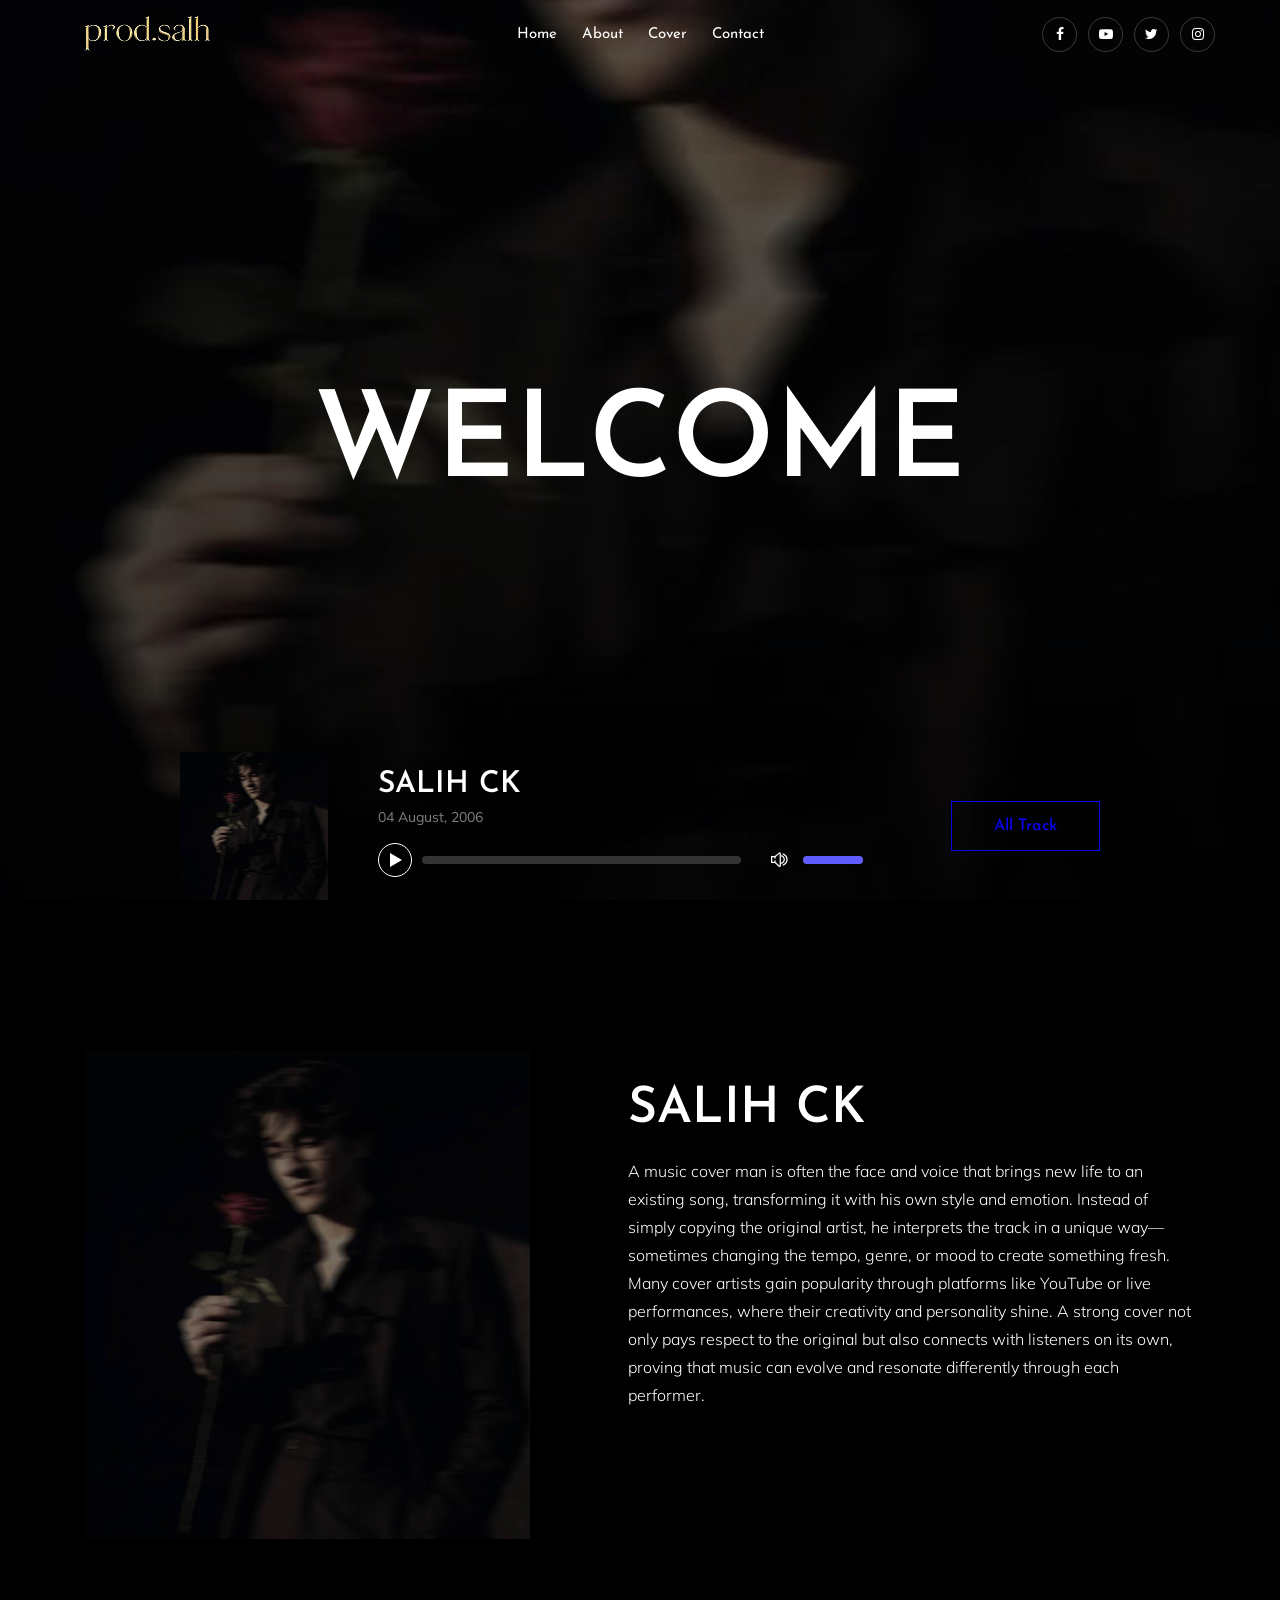
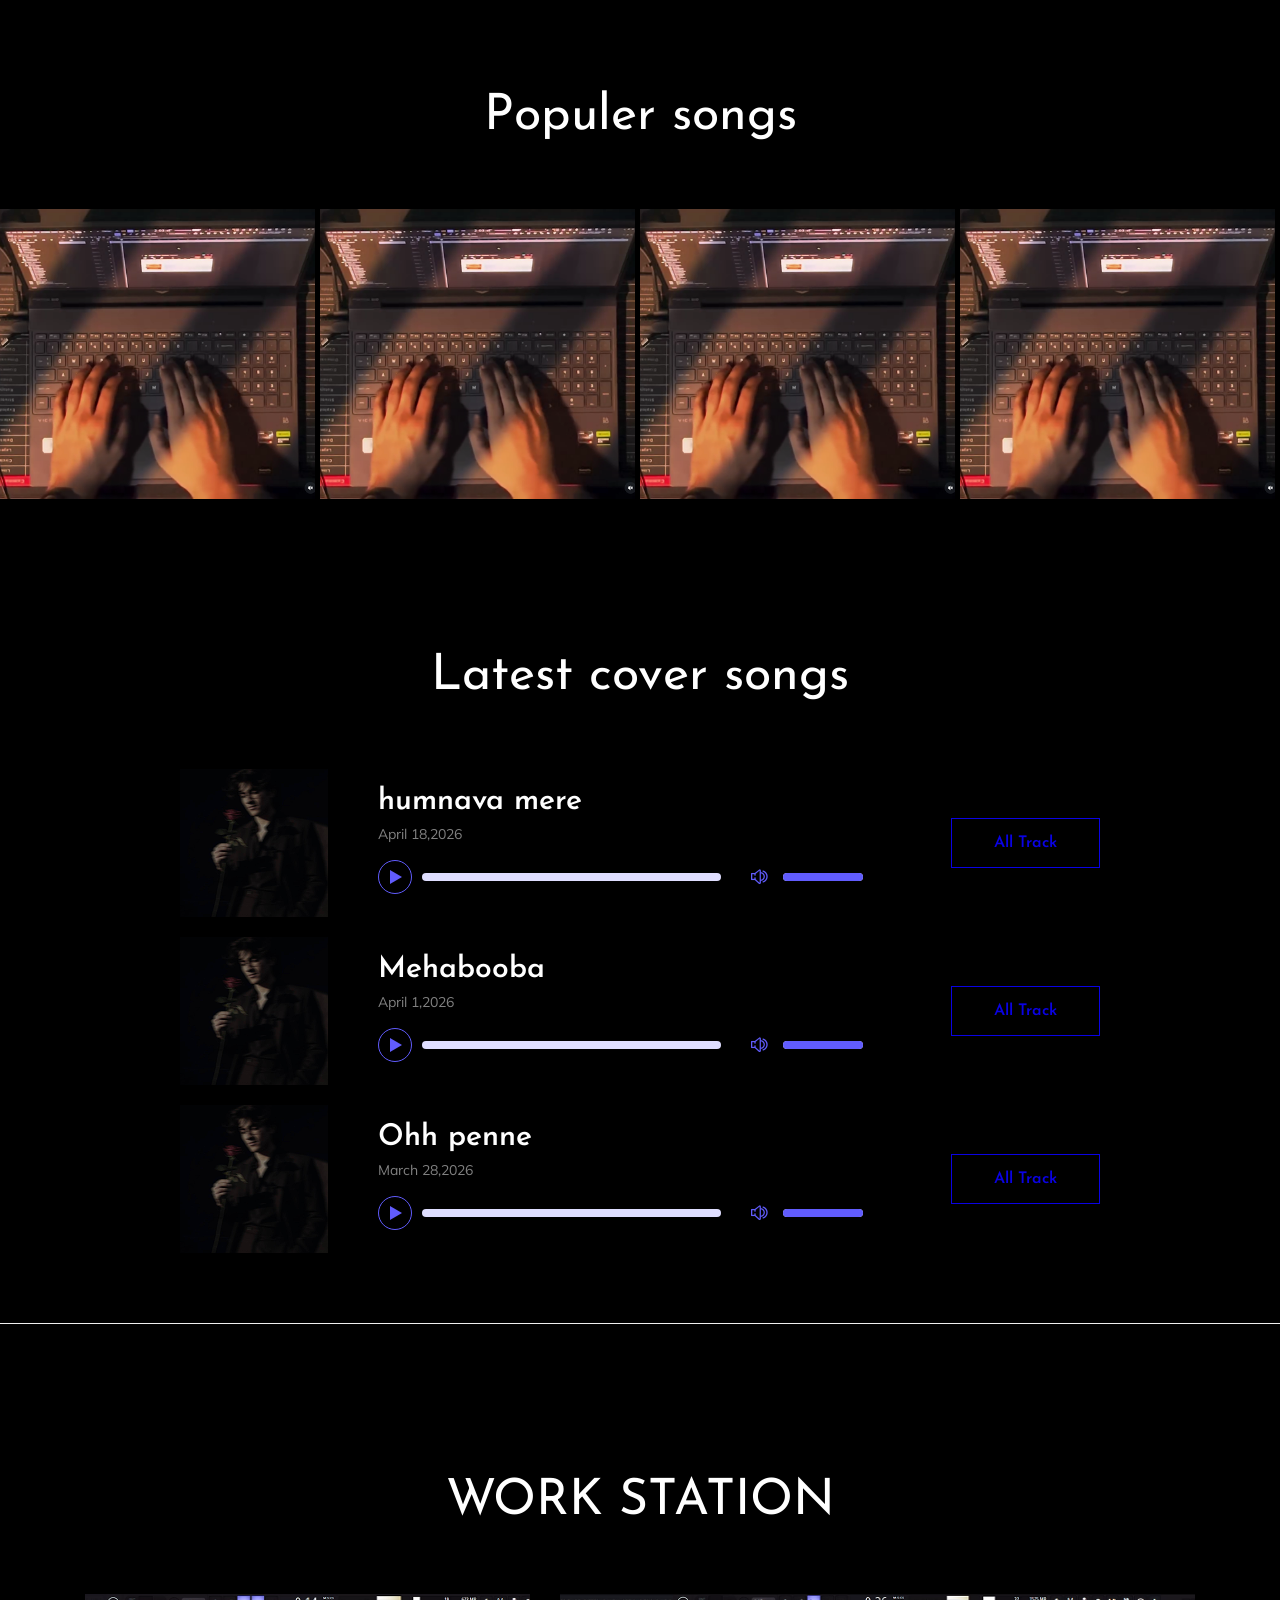
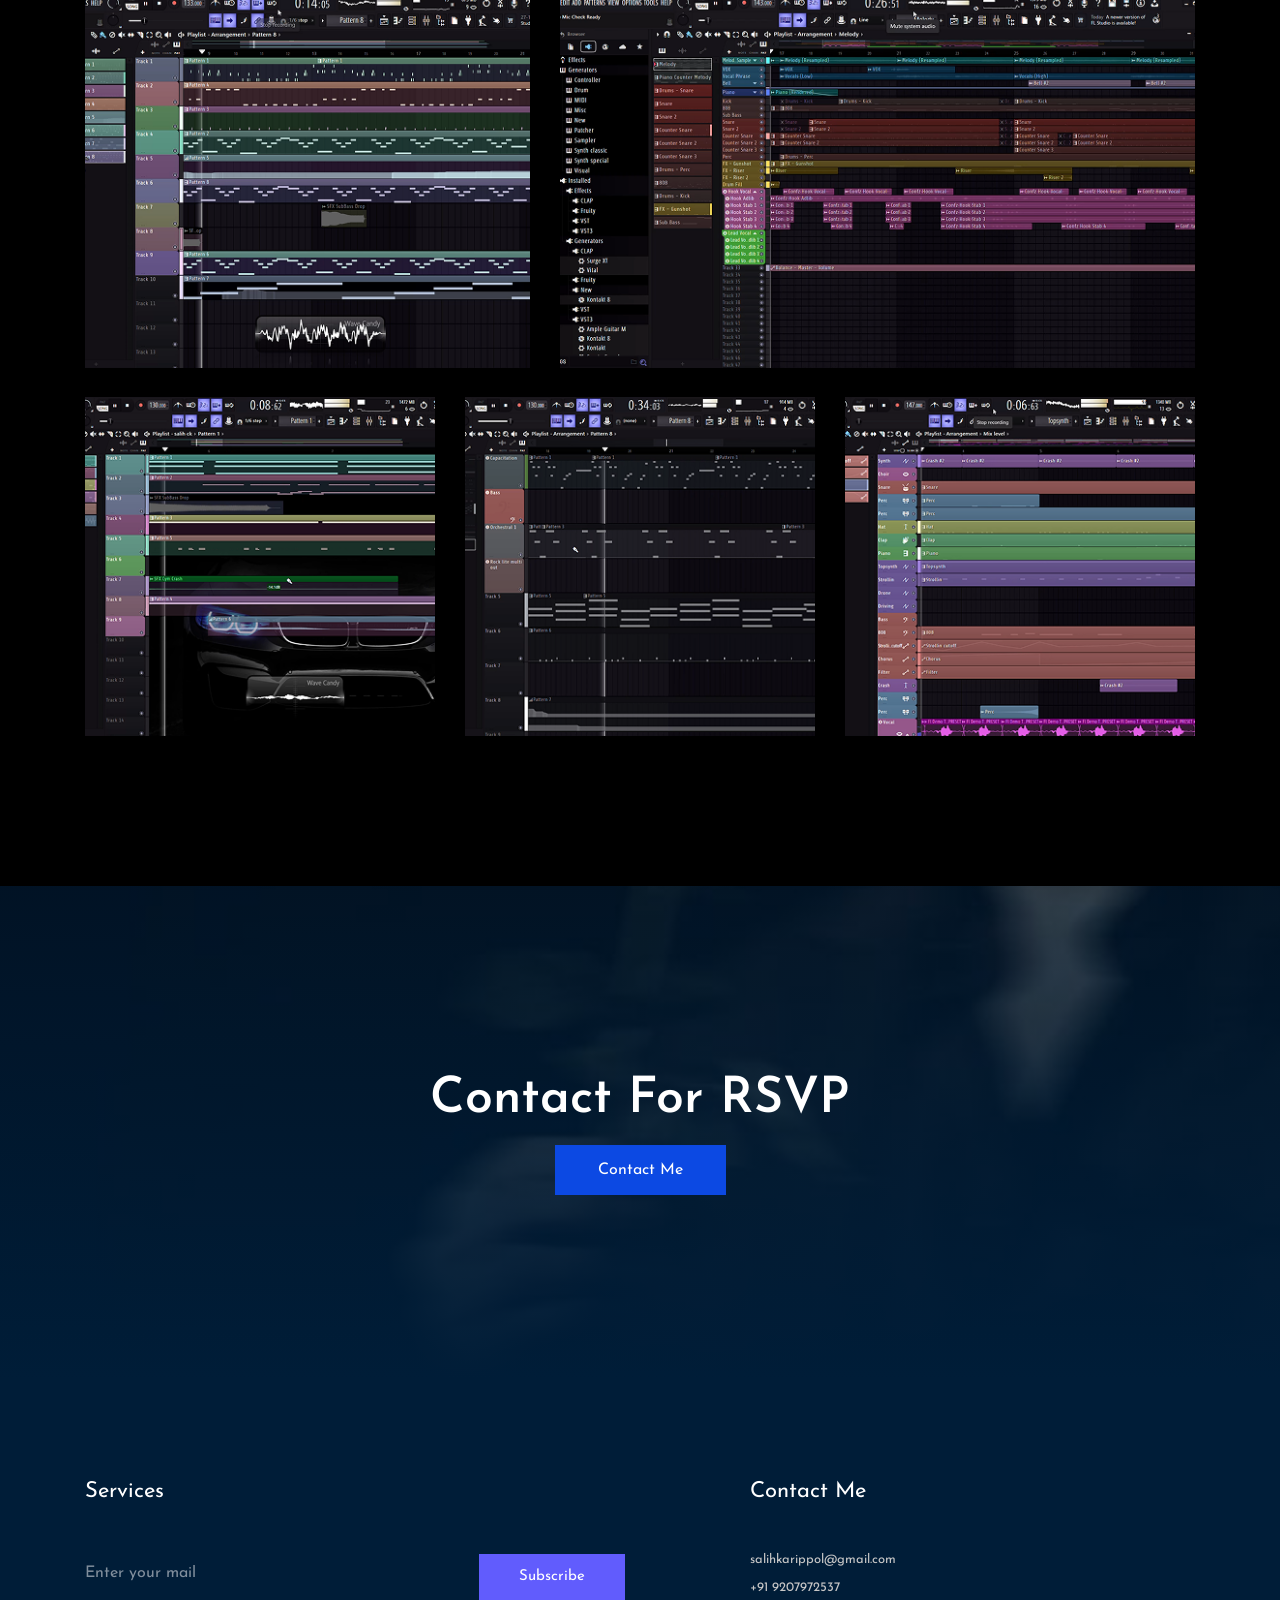
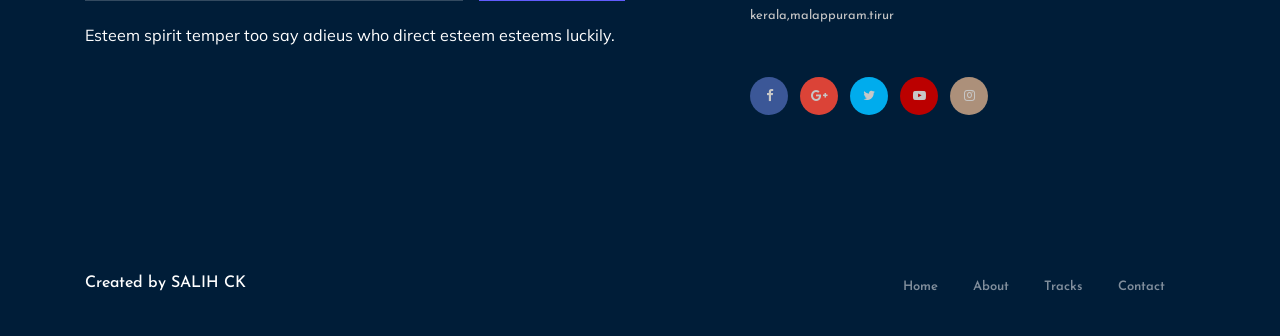
==== index.html @ 5c9f24af "first commit" ====
<!doctype html>
<html class="no-js" lang="zxx">

<head>
    <meta charset="utf-8">
    <meta http-equiv="x-ua-compatible" content="ie=edge">
    <title>prod.salh</title>
    <meta name="description" content="">
    <meta name="viewport" content="width=device-width, initial-scale=1">

    <!-- <link rel="manifest" href="site.webmanifest"> -->
    <link rel="shortcut icon" type="image/x-icon" href="./img/logo1.png">
    <!-- Place favicon.ico in the root directory -->

    <!-- CSS here -->
    <link rel="stylesheet" href="css/bootstrap.min.css">
    <link rel="stylesheet" href="css/owl.carousel.min.css">
    <link rel="stylesheet" href="css/magnific-popup.css">
    <link rel="stylesheet" href="css/font-awesome.min.css">
    <link rel="stylesheet" href="css/themify-icons.css">
    <link rel="stylesheet" href="css/nice-select.css">
    <link rel="stylesheet" href="css/audioplayer.css">
    <link rel="stylesheet" href="css/flaticon.css">
    <link rel="stylesheet" href="css/gijgo.css">
    <link rel="stylesheet" href="css/animate.css">
    <link rel="stylesheet" href="css/slick.css">
    <link rel="stylesheet" href="css/slicknav.css">
    <link rel="stylesheet" href="css/style.css">
    <!-- <link rel="stylesheet" href="css/responsive.css"> -->
</head>

<body>
    <!--[if lte IE 9]>
            <p class="browserupgrade">You are using an <strong>outdated</strong> browser. Please <a href="https://browsehappy.com/">upgrade your browser</a> to improve your experience and security.</p>
        <![endif]-->

    <!-- header-start -->
    <header>
        <div class="header-area ">
            <div id="sticky-header" class="main-header-area">
                <div class="container-fluid">
                    <div class="header_bottom_border">
                        <div class="row align-items-center">
                            <div class="col-xl-3 col-lg-2">
                                <div class="logo">
                                    <a href="index.html">
                                        <img src="img/logo1.png" alt="">
                                    </a>
                                </div>
                            </div>
                            <div class="col-xl-6 col-lg-7">
                                <div class="main-menu  d-none d-lg-block">
                                    <nav>
                                        <ul id="navigation">
                                            <li><a class="active" href="index.html">home</a></li>
                                            <li><a href="about.html">About</a></li>
                                            <li><a href="track.html">cover</a></li>
                                           
                                           
                                            <li><a href="contact.html">Contact</a></li>
                                        </ul>
                                    </nav>
                                </div>
                            </div>
                            <div class="col-xl-3 col-lg-3 d-none d-lg-block">
                                <div class="social_icon text-right">
                                    <ul>
                                        <li><a href="#"> <i class="fa fa-facebook"></i> </a></li>
                                        <li><a href="https://youtube.com/@salih-ck?si=qh1Kj_G_swJypSdx">  <i class="fa fa-youtube-play"></i></a></li>
                                        <li><a href="#"> <i class="fa fa-twitter"></i> </a></li>
                                        <li><a href="https://www.instagram.com/prod.salh?igsh=MTYyZTc5enN1MG8xdQ%3D%3D&utm_source=qr"> <i class="fa fa-instagram"></i> </a></li>
                                    </ul>
                                </div>
                            </div>
                            <div class="col-12">
                                <div class="mobile_menu d-block d-lg-none"></div>
                            </div>
                        </div>
                    </div>

                </div>
            </div>
        </div>
    </header>
    <!-- header-end -->

    <!-- slider_area_start -->
    <div class="slider_area">
        <div class="single_slider  d-flex align-items-center slider_bg_1 overlay2">
            <div class="container">
                <div class="row">
                    <div class="col-xl-12">
                        <div class="slider_text text-center ">
                            <h3>Welcome</h3>
                           
                        </div>
                    </div>
                </div>
            </div>
        </div>
    </div>
    <!-- slider_area_end -->

    <!-- music_area  -->
    <div class="music_area">
        <div class="container">
            <div class="row align-items-center justify-content-center">
                <div class="col-xl-10">
                    <div class="row align-items-center">
                                <div class="col-xl-9 col-md-9">
                                    <div class="music_field">
                                            <div class="thumb">
                                                    <img src="img/music_man/ck.jpg" alt="">
                                                </div>
                                                <div class="audio_name">
                                                    <div class="name">
                                                        <h4>SALIH CK</h4>
                                                        <p>04 August, 2006</p>
                                                    </div>
                                                        <audio preload="auto" controls>
                                                                <source src="./songs/Kanave Kanave.mp3">
                                                            </audio>
                                                </div>
                                    </div>
                                </div>
                                <div class="col-xl-3 col-md-3">
                                    <div class="music_btn">
                                            <a href="track.html" class="boxed-btn">All track</a>
                                    </div>
                                </div>
                    </div>
                </div>

            </div>
        </div>
    </div>
    <!-- music_area end  -->

    <!-- about_area  -->
    <div class="about_area">
        <div class="container">
            <div class="row align-items-center">
                <div class="col-xl-5 col-md-6">
                    <div class="about_thumb">
                        <img class="img-fluid" src="img/about/ck.about.png" alt="">
                    </div>
                </div>
                <div class="col-xl-7 col-md-6">
                    <div class="about_info">
                        <h3>SALIH CK</h3>
                        <p>A music cover man is often the face and voice that brings new life to an existing song, transforming it with his own style and emotion. Instead of simply copying the original artist, he interprets the track in a unique way—sometimes changing the tempo, genre, or mood to create something fresh. Many cover artists gain popularity through platforms like YouTube or live performances, where their creativity and personality shine. A strong cover not only pays respect to the original but also connects with listeners on its own, proving that music can evolve and resonate differently through each performer.</p>
                        <div class="signature">
                            <img src="img/about/signature.png" alt="">
                        </div>
                    </div>
                </div>
            </div>
        </div>
    </div>
    <!--/ about_area  -->

    <!-- youtube_video_area  -->
    <div class="youtube_video_area">
        <div class="col-xl-12">
                            <div class="section_title text-center mb-65">
                                <h3>Populer songs</h3>
                            </div>
                        </div>
        <div class="container-fluid p-0">
            <div class="row no-gutters">
                <div class="col-xl-3 col-lg-3 col-md-6">
                    <div class="single_video">
                        <div class="thumb">
                            <img src="img/video/key1.png" alt="">
                        </div>
                        <div class="hover_elements">
                            <div class="video">
                                    <a class="popup-video" href="./video/kanave kanave.mp4"> 
                                            <i class="fa fa-play"></i>
                                        </a>
                            </div>

                            <div class="hover_inner">
                                <span>india kerala</span>
                                <h3><a href="https://youtube.com/shorts/H78j-3ilso8?si=cC_3YlkuHG-bRn5T">kanave kanave</a></h3>
                            </div>
                        </div>
                    </div>
                </div>
                <div class="col-xl-3 col-lg-3 col-md-6">
                    <div class="single_video">
                        <div class="thumb">
                            <img src="img/video/key1.png" alt="">
                        </div>
                        <div class="hover_elements">
                            <div class="video">
                                    <a class="popup-video" href="./video/dhadak.mp4"> 
                                            <i class="fa fa-play"></i>
                                        </a>
                            </div>

                            <div class="hover_inner">
                                <span>india kerala</span>
                                <h3><a href="https://youtube.com/shorts/2gRIYqsl20Q?si=DNjICoBg6Fx2FuZW">Dhadak</a></h3>
                            </div>
                        </div>
                    </div>
                </div>
                <div class="col-xl-3 col-lg-3 col-md-6">
                    <div class="single_video">
                        <div class="thumb">
                            <img src="img/video/key1.png" alt="">
                        </div>
                        <div class="hover_elements">
                            <div class="video">
                                    <a class="popup-video" href="./video/3love.mp4"> 
                                            <i class="fa fa-play"></i>
                                        </a>
                            </div>

                            <div class="hover_inner">
                                <span>india kerala</span>
                                <h3><a href="https://youtube.com/shorts/A3RYYLCZniU?si=_DzsZVkNGdTwONY_">3love</a></h3>
                            </div>
                        </div>
                    </div>
                </div>
                <div class="col-xl-3 col-lg-3 col-md-6">
                    <div class="single_video">
                        <div class="thumb">
                            <img src="img/video/key1.png" alt="">
                        </div>
                        <div class="hover_elements">
                            <div class="video">
                                    <a class="popup-video" href="./video/humnava mere.mp4"> 
                                            <i class="fa fa-play"></i>
                                        </a>
                            </div>

                            <div class="hover_inner">
                                <span>india kerala</span>
                                <h3><a href="#">humnava mere</a></h3>
                            </div>
                        </div>
                    </div>
                </div>
            </div>
        </div>
    </div>
    <!-- / youtube_video_area  -->

    <!-- music_area  -->
    <div class="music_area music_gallery">
        <div class="container">
                <div class="row">
                        <div class="col-xl-12">
                            <div class="section_title text-center mb-65">
                                <h3>Latest cover songs</h3>
                            </div>
                        </div>
                    </div>
            <div class="row align-items-center justify-content-center mb-20">
                <div class="col-xl-10">
                    <div class="row align-items-center">
                                <div class="col-xl-9 col-md-9">
                                    <div class="music_field">
                                            <div class="thumb">
                                                    <img src="img/music_man/ck track.png" alt="">
                                                </div>
                                                <div class="audio_name">
                                                    <div class="name">
                                                        <h4>humnava mere</h4>
                                                        <p>April 18,2026</p>
                                                    </div>
                                                        <audio preload="auto" controls>
                                                                <source src="./songs/humnava mere.mp3">
                                                            </audio>
                                                </div>
                                    </div>
                                </div>
                                <div class="col-xl-3 col-md-3">
                                    <div class="music_btn">
                                            <a href="track.html" class="boxed-btn">All track</a>
                                    </div>
                                </div>
                    </div>
                </div>

            </div>
            <div class="row align-items-center justify-content-center mb-20">
                <div class="col-xl-10">
                    <div class="row align-items-center">
                                <div class="col-xl-9 col-md-9">
                                    <div class="music_field">
                                            <div class="thumb">
                                                    <img src="img/music_man/ck track.png" alt="">
                                                </div>
                                                <div class="audio_name">
                                                    <div class="name">
                                                        <h4>Mehabooba</h4>
                                                        <p>April 1,2026</p>
                                                    </div>
                                                        <audio preload="auto" controls>
                                                                <source src="./songs/mehabooba.mp3">
                                                            </audio>
                                                </div>
                                    </div>
                                </div>
                                <div class="col-xl-3 col-md-3">
                                    <div class="music_btn">
                                            <a href="track.html" class="boxed-btn">All track</a>
                                    </div>
                                </div>
                    </div>
                </div>

            </div>
            <div class="row align-items-center justify-content-center mb-20">
                <div class="col-xl-10">
                    <div class="row align-items-center">
                                <div class="col-xl-9 col-md-9">
                                    <div class="music_field">
                                            <div class="thumb">
                                                    <img src="img/music_man/ck track.png" alt="">
                                                </div>
                                                <div class="audio_name">
                                                    <div class="name">
                                                        <h4>Ohh penne </h4>
                                                        <p>March 28,2026</p>
                                                    </div>
                                                        <audio preload="auto" controls>
                                                                <source src="./songs/oh penne.mp3">
                                                            </audio>
                                    </div>
                                    </div>
                                </div>
                                <div class="col-xl-3 col-md-3">
                                    <div class="music_btn">
                                            <a href="track.html" class="boxed-btn">All track</a>
                                    </div>
                                </div>
                    </div>
                </div>

            </div>
            
            </div>
        </div>
    </div>
    <!-- music_area end  -->

    <!-- gallery -->
    <div class="gallery_area">
        <div class="container">
            <div class="row">
                <div class="col-xl-12">
                    <div class="section_title text-center mb-65">
                        <h3>WORK STATION</h3>
                    </div>
                </div>
            </div>
            <div class="row grid">
                    <div class="col-xl-5 col-lg-5 grid-item cat1 col-md-6">
                        <div class="single-gallery mb-30">
                                <div class="portfolio-img">
                                        <img src="img/gallery/wrk1.png" alt="">
                                </div>
                                <div class="gallery_hover">
                                    <a  class="popup-image"  href="img/gallery/wrk1.png" class="hover_inner">
                                        <i class="ti-plus"></i>
                                    </a>
                                </div>
                        </div>
                    </div>
                    <div class="col-xl-7 col-lg-7 grid-item cat3 cat4 col-md-6">
                        <div class="single-gallery mb-30">
                                <div class="portfolio-img">
                                        <img src="img/gallery/wrk2.png" alt="">
                                </div>
                                <div class="gallery_hover">
                                        <a class="popup-image" href="img/gallery/wrk2.png" class="hover_inner">
                                            <i class="ti-plus"></i>
                                        </a>
                                </div>
                        </div>
                    </div>
                    <div class="col-xl-4 col-lg-6 grid-item cat4 col-md-6">
                        <div class="single-gallery mb-30">
                                <div class="portfolio-img">
                                        <img src="img/gallery/wrk 3.png" alt="">
                                </div>
                                <div class="gallery_hover">
                                        <a class="popup-image" href="img/gallery/wrk 3.png" class="hover_inner">
                                            <i class="ti-plus"></i>
                                        </a>
                                </div>
                        </div>
                    </div>
                    <div class="col-xl-4 col-lg-6 grid-item cat2 col-md-6">
                        <div class="single-gallery mb-30">
                            <div class="portfolio-img">
                                    <img src="img/gallery/wrk 4png.png" alt="">
                            </div>
                            <div class="gallery_hover">
                                    <a class="popup-image" href="img/gallery/wrk 4png.png" class="hover_inner">
                                        <i class="ti-plus"></i>
                                    </a>
                                </div>
                        </div>
                    </div>
                    <div class="col-xl-4 col-lg-6 grid-item cat2 col-md-6">
                        <div class="single-gallery mb-30">
                            <div class="portfolio-img">
                                    <img src="img/gallery/wrk5.png" alt="">
                            </div>
                            <div class="gallery_hover">
                                    <a class="popup-image" href="img/gallery/wrk5.png" class="hover_inner">
                                        <i class="ti-plus"></i>
                                    </a>
                            </div>
                        </div>
                    </div>
                </div>
        </div>
    </div>
    <!--/ gallery -->

    <!-- contact_rsvp -->
    <div class="contact_rsvp">
        <div class="container">
            <div class="row">
                <div class="col-xl-12">
                    <div class="text text-center">
                        <h3>Contact For RSVP</h3>
                        <a class="boxed-btn3" href="contact.html">Contact Me</a>
                    </div>
                </div>
            </div>
        </div>
    </div>
    <!--/ contact_rsvp -->

    <!-- footer start -->
    <footer class="footer">
        <div class="footer_top">
            <div class="container">
                <div class="row">
                    <div class="col-xl-6 col-md-6">
                            <div class="footer_widget">
                                    <h3 class="footer_title">
                                            Services
                                    </h3>
                                <div class="subscribe-from">
                                        <form action="#">
                                                <input type="text" placeholder="Enter your mail">
                                                <button type="submit" >Subscribe</button>
                                            </form>
                                </div>
                                <p class="sub_text">Esteem spirit temper too say adieus who direct esteem esteems luckily.</p>
                                </div>
                    </div>
                    <div class="col-xl-5 col-md-5 offset-xl-1">
                        <div class="footer_widget">
                                <h3 class="footer_title">
                                        Contact Me
                                </h3>
                            <ul>
                                <li><a href="#">salihkarippol@gmail.com
                                    </a></li>
                                <li><a href="#">+91 9207972537
                                    </a></li>
                                <li><a href="#">kerala,malappuram.tirur</a></li>
                            </ul>
                            <div class="socail_links">
                                <ul>
                                    <li>
                                        <a href="#">
                                            <i class=" fa fa-facebook "></i>
                                        </a>
                                    </li>
                                    <li>
                                        <a href="#">
                                            <i class="fa fa-google-plus"></i>
                                        </a>
                                    </li>
                                    <li>
                                        <a href="#">
                                            <i class="fa fa-twitter"></i>
                                        </a>
                                    </li>
                                    <li>
                                        <a href="https://youtube.com/@salih-ck?si=qh1Kj_G_swJypSdx">
                                            <i class="fa fa-youtube-play"></i>
                                        </a>
                                    </li>
                                    <li>
                                        <a href="https://www.instagram.com/prod.salh?igsh=MTYyZTc5enN1MG8xdQ%3D%3D&utm_source=qr">
                                            <i class="fa fa-instagram"></i>
                                        </a>
                                    </li>
                                </ul>
                            </div>

                        </div>
                    </div>
                </div>
            </div>
        </div>
        <div class="copy-right_text">
            <div class="container">
                <div class="footer_border"></div>
                <div class="row">
                    <div class="col-xl-7 col-md-6">
                        <p class="copy_right">
                            <!-- Link back to Colorlib can't be removed. Template is licensed under CC BY 3.0. -->
                                <h5> Created by SALIH CK</h5> 
<!-- Link back to Colorlib can't be removed. Template is licensed under CC BY 3.0. -->
                        </p>
                    </div>
                    <div class="col-xl-5 col-md-6">
                        <div class="footer_links">
                            <ul>
                                <li><a href="index.html">home</a></li>
                                <li><a href="about.html">about</a></li>
                                <li><a href="track.html">tracks</a></li>
                                <li><a href="contact.html">contact</a></li>
                            </ul>
                        </div>
                    </div>
                </div>
            </div>
        </div>
    </footer>
    <!--/ footer end  -->

    <!-- link that opens popup -->

    <!-- JS here -->
        <script src="https://code.jquery.com/jquery-3.3.1.slim.min.js" 
            integrity="sha384-q8i/X+965DzO0rT7abK41JStQIAqVgRVzpbzo5smXKp4YfRvH+8abtTE1Pi6jizo" 
            crossorigin="anonymous">
    </script>
    <script src="js/vendor/modernizr-3.5.0.min.js"></script>
    <script src="js/vendor/jquery-1.12.4.min.js"></script>
    <script src="js/popper.min.js"></script>
    <script src="js/bootstrap.min.js"></script>
    <script src="js/owl.carousel.min.js"></script>
    <script src="js/isotope.pkgd.min.js"></script>
    <script src="js/ajax-form.js"></script>
    <script src="js/waypoints.min.js"></script>
    <script src="js/jquery.counterup.min.js"></script>
    <script src="js/imagesloaded.pkgd.min.js"></script>
    <script src="js/audioplayer.js"></script>
    <script src="js/scrollIt.js"></script>
    <script src="js/jquery.scrollUp.min.js"></script>
    <script src="js/wow.min.js"></script>
    <script src="js/nice-select.min.js"></script>
    <script src="js/jquery.slicknav.min.js"></script>
    <script src="js/jquery.magnific-popup.min.js"></script>
    <script src="js/plugins.js"></script>
    <script src="js/gijgo.min.js"></script>
    <script src="js/slick.min.js"></script>
    <!--contact js-->
    <script src="js/contact.js"></script>
    <script src="js/jquery.ajaxchimp.min.js"></script>
    <script src="js/jquery.form.js"></script>
    <script src="js/jquery.validate.min.js"></script>
    <script src="js/mail-script.js"></script>

    <script src="js/main.js"></script>
    
		<script>
                $(function() {
                    $('audio').audioPlayer({

                    });
                });
            </script>
</body>

</html>
---- css/themify-icons.css ----
@font-face {
	font-family: 'themify';
	src:url('../fonts/themify.eot?-fvbane');
	src:url('../fonts/themify.eot?#iefix-fvbane') format('embedded-opentype'),
		url('../fonts/themify.woff?-fvbane') format('woff'),
		url('../fonts/themify.ttf?-fvbane') format('truetype'),
		url('../fonts/themify.svg?-fvbane#themify') format('svg');
	font-weight: normal;
	font-style: normal;
}

[class^="ti-"], [class*=" ti-"] {
	font-family: 'themify';
	/* speak: none; */
	font-style: normal;
	font-weight: normal;
	font-variant: normal;
	text-transform: none;
	line-height: 1;

	/* Better Font Rendering =========== */
	-webkit-font-smoothing: antialiased;
	-moz-osx-font-smoothing: grayscale;
}

.ti-wand:before {
	content: "\e600";
}
.ti-volume:before {
	content: "\e601";
}
.ti-user:before {
	content: "\e602";
}
.ti-unlock:before {
	content: "\e603";
}
.ti-unlink:before {
	content: "\e604";
}
.ti-trash:before {
	content: "\e605";
}
.ti-thought:before {
	content: "\e606";
}
.ti-target:before {
	content: "\e607";
}
.ti-tag:before {
	content: "\e608";
}
.ti-tablet:before {
	content: "\e609";
}
.ti-star:before {
	content: "\e60a";
}
.ti-spray:before {
	content: "\e60b";
}
.ti-signal:before {
	content: "\e60c";
}
.ti-shopping-cart:before {
	content: "\e60d";
}
.ti-shopping-cart-full:before {
	content: "\e60e";
}
.ti-settings:before {
	content: "\e60f";
}
.ti-search:before {
	content: "\e610";
}
.ti-zoom-in:before {
	content: "\e611";
}
.ti-zoom-out:before {
	content: "\e612";
}
.ti-cut:before {
	content: "\e613";
}
.ti-ruler:before {
	content: "\e614";
}
.ti-ruler-pencil:before {
	content: "\e615";
}
.ti-ruler-alt:before {
	content: "\e616";
}
.ti-bookmark:before {
	content: "\e617";
}
.ti-bookmark-alt:before {
	content: "\e618";
}
.ti-reload:before {
	content: "\e619";
}
.ti-plus:before {
	content: "\e61a";
}
.ti-pin:before {
	content: "\e61b";
}
.ti-pencil:before {
	content: "\e61c";
}
.ti-pencil-alt:before {
	content: "\e61d";
}
.ti-paint-roller:before {
	content: "\e61e";
}
.ti-paint-bucket:before {
	content: "\e61f";
}
.ti-na:before {
	content: "\e620";
}
.ti-mobile:before {
	content: "\e621";
}
.ti-minus:before {
	content: "\e622";
}
.ti-medall:before {
	content: "\e623";
}
.ti-medall-alt:before {
	content: "\e624";
}
.ti-marker:before {
	content: "\e625";
}
.ti-marker-alt:before {
	content: "\e626";
}
.ti-arrow-up:before {
	content: "\e627";
}
.ti-arrow-right:before {
	content: "\e628";
}
.ti-arrow-left:before {
	content: "\e629";
}
.ti-arrow-down:before {
	content: "\e62a";
}
.ti-lock:before {
	content: "\e62b";
}
.ti-location-arrow:before {
	content: "\e62c";
}
.ti-link:before {
	content: "\e62d";
}
.ti-layout:before {
	content: "\e62e";
}
.ti-layers:before {
	content: "\e62f";
}
.ti-layers-alt:before {
	content: "\e630";
}
.ti-key:before {
	content: "\e631";
}
.ti-import:before {
	content: "\e632";
}
.ti-image:before {
	content: "\e633";
}
.ti-heart:before {
	content: "\e634";
}
.ti-heart-broken:before {
	content: "\e635";
}
.ti-hand-stop:before {
	content: "\e636";
}
.ti-hand-open:before {
	content: "\e637";
}
.ti-hand-drag:before {
	content: "\e638";
}
.ti-folder:before {
	content: "\e639";
}
.ti-flag:before {
	content: "\e63a";
}
.ti-flag-alt:before {
	content: "\e63b";
}
.ti-flag-alt-2:before {
	content: "\e63c";
}
.ti-eye:before {
	content: "\e63d";
}
.ti-export:before {
	content: "\e63e";
}
.ti-exchange-vertical:before {
	content: "\e63f";
}
.ti-desktop:before {
	content: "\e640";
}
.ti-cup:before {
	content: "\e641";
}
.ti-crown:before {
	content: "\e642";
}
.ti-comments:before {
	content: "\e643";
}
.ti-comment:before {
	content: "\e644";
}
.ti-comment-alt:before {
	content: "\e645";
}
.ti-close:before {
	content: "\e646";
}
.ti-clip:before {
	content: "\e647";
}
.ti-angle-up:before {
	content: "\e648";
}
.ti-angle-right:before {
	content: "\e649";
}
.ti-angle-left:before {
	content: "\e64a";
}
.ti-angle-down:before {
	content: "\e64b";
}
.ti-check:before {
	content: "\e64c";
}
.ti-check-box:before {
	content: "\e64d";
}
.ti-camera:before {
	content: "\e64e";
}
.ti-announcement:before {
	content: "\e64f";
}
.ti-brush:before {
	content: "\e650";
}
.ti-briefcase:before {
	content: "\e651";
}
.ti-bolt:before {
	content: "\e652";
}
.ti-bolt-alt:before {
	content: "\e653";
}
.ti-blackboard:before {
	content: "\e654";
}
.ti-bag:before {
	content: "\e655";
}
.ti-move:before {
	content: "\e656";
}
.ti-arrows-vertical:before {
	content: "\e657";
}
.ti-arrows-horizontal:before {
	content: "\e658";
}
.ti-fullscreen:before {
	content: "\e659";
}
.ti-arrow-top-right:before {
	content: "\e65a";
}
.ti-arrow-top-left:before {
	content: "\e65b";
}
.ti-arrow-circle-up:before {
	content: "\e65c";
}
.ti-arrow-circle-right:before {
	content: "\e65d";
}
.ti-arrow-circle-left:before {
	content: "\e65e";
}
.ti-arrow-circle-down:before {
	content: "\e65f";
}
.ti-angle-double-up:before {
	content: "\e660";
}
.ti-angle-double-right:before {
	content: "\e661";
}
.ti-angle-double-left:before {
	content: "\e662";
}
.ti-angle-double-down:before {
	content: "\e663";
}
.ti-zip:before {
	content: "\e664";
}
.ti-world:before {
	content: "\e665";
}
.ti-wheelchair:before {
	content: "\e666";
}
.ti-view-list:before {
	content: "\e667";
}
.ti-view-list-alt:before {
	content: "\e668";
}
.ti-view-grid:before {
	content: "\e669";
}
.ti-uppercase:before {
	content: "\e66a";
}
.ti-upload:before {
	content: "\e66b";
}
.ti-underline:before {
	content: "\e66c";
}
.ti-truck:before {
	content: "\e66d";
}
.ti-timer:before {
	content: "\e66e";
}
.ti-ticket:before {
	content: "\e66f";
}
.ti-thumb-up:before {
	content: "\e670";
}
.ti-thumb-down:before {
	content: "\e671";
}
.ti-text:before {
	content: "\e672";
}
.ti-stats-up:before {
	content: "\e673";
}
.ti-stats-down:before {
	content: "\e674";
}
.ti-split-v:before {
	content: "\e675";
}
.ti-split-h:before {
	content: "\e676";
}
.ti-smallcap:before {
	content: "\e677";
}
.ti-shine:before {
	content: "\e678";
}
.ti-shift-right:before {
	content: "\e679";
}
.ti-shift-left:before {
	content: "\e67a";
}
.ti-shield:before {
	content: "\e67b";
}
.ti-notepad:before {
	content: "\e67c";
}
.ti-server:before {
	content: "\e67d";
}
.ti-quote-right:before {
	content: "\e67e";
}
.ti-quote-left:before {
	content: "\e67f";
}
.ti-pulse:before {
	content: "\e680";
}
.ti-printer:before {
	content: "\e681";
}
.ti-power-off:before {
	content: "\e682";
}
.ti-plug:before {
	content: "\e683";
}
.ti-pie-chart:before {
	content: "\e684";
}
.ti-paragraph:before {
	content: "\e685";
}
.ti-panel:before {
	content: "\e686";
}
.ti-package:before {
	content: "\e687";
}
.ti-music:before {
	content: "\e688";
}
.ti-music-alt:before {
	content: "\e689";
}
.ti-mouse:before {
	content: "\e68a";
}
.ti-mouse-alt:before {
	content: "\e68b";
}
.ti-money:before {
	content: "\e68c";
}
.ti-microphone:before {
	content: "\e68d";
}
.ti-menu:before {
	content: "\e68e";
}
.ti-menu-alt:before {
	content: "\e68f";
}
.ti-map:before {
	content: "\e690";
}
.ti-map-alt:before {
	content: "\e691";
}
.ti-loop:before {
	content: "\e692";
}
.ti-location-pin:before {
	content: "\e693";
}
.ti-list:before {
	content: "\e694";
}
.ti-light-bulb:before {
	content: "\e695";
}
.ti-Italic:before {
	content: "\e696";
}
.ti-info:before {
	content: "\e697";
}
.ti-infinite:before {
	content: "\e698";
}
.ti-id-badge:before {
	content: "\e699";
}
.ti-hummer:before {
	content: "\e69a";
}
.ti-home:before {
	content: "\e69b";
}
.ti-help:before {
	content: "\e69c";
}
.ti-headphone:before {
	content: "\e69d";
}
.ti-harddrives:before {
	content: "\e69e";
}
.ti-harddrive:before {
	content: "\e69f";
}
.ti-gift:before {
	content: "\e6a0";
}
.ti-game:before {
	content: "\e6a1";
}
.ti-filter:before {
	content: "\e6a2";
}
.ti-files:before {
	content: "\e6a3";
}
.ti-file:before {
	content: "\e6a4";
}
.ti-eraser:before {
	content: "\e6a5";
}
.ti-envelope:before {
	content: "\e6a6";
}
.ti-download:before {
	content: "\e6a7";
}
.ti-direction:before {
	content: "\e6a8";
}
.ti-direction-alt:before {
	content: "\e6a9";
}
.ti-dashboard:before {
	content: "\e6aa";
}
.ti-control-stop:before {
	content: "\e6ab";
}
.ti-control-shuffle:before {
	content: "\e6ac";
}
.ti-control-play:before {
	content: "\e6ad";
}
.ti-control-pause:before {
	content: "\e6ae";
}
.ti-control-forward:before {
	content: "\e6af";
}
.ti-control-backward:before {
	content: "\e6b0";
}
.ti-cloud:before {
	content: "\e6b1";
}
.ti-cloud-up:before {
	content: "\e6b2";
}
.ti-cloud-down:before {
	content: "\e6b3";
}
.ti-clipboard:before {
	content: "\e6b4";
}
.ti-car:before {
	content: "\e6b5";
}
.ti-calendar:before {
	content: "\e6b6";
}
.ti-book:before {
	content: "\e6b7";
}
.ti-bell:before {
	content: "\e6b8";
}
.ti-basketball:before {
	content: "\e6b9";
}
.ti-bar-chart:before {
	content: "\e6ba";
}
.ti-bar-chart-alt:before {
	content: "\e6bb";
}
.ti-back-right:before {
	content: "\e6bc";
}
.ti-back-left:before {
	content: "\e6bd";
}
.ti-arrows-corner:before {
	content: "\e6be";
}
.ti-archive:before {
	content: "\e6bf";
}
.ti-anchor:before {
	content: "\e6c0";
}
.ti-align-right:before {
	content: "\e6c1";
}
.ti-align-left:before {
	content: "\e6c2";
}
.ti-align-justify:before {
	content: "\e6c3";
}
.ti-align-center:before {
	content: "\e6c4";
}
.ti-alert:before {
	content: "\e6c5";
}
.ti-alarm-clock:before {
	content: "\e6c6";
}
.ti-agenda:before {
	content: "\e6c7";
}
.ti-write:before {
	content: "\e6c8";
}
.ti-window:before {
	content: "\e6c9";
}
.ti-widgetized:before {
	content: "\e6ca";
}
.ti-widget:before {
	content: "\e6cb";
}
.ti-widget-alt:before {
	content: "\e6cc";
}
.ti-wallet:before {
	content: "\e6cd";
}
.ti-video-clapper:before {
	content: "\e6ce";
}
.ti-video-camera:before {
	content: "\e6cf";
}
.ti-vector:before {
	content: "\e6d0";
}
.ti-themify-logo:before {
	content: "\e6d1";
}
.ti-themify-favicon:before {
	content: "\e6d2";
}
.ti-themify-favicon-alt:before {
	content: "\e6d3";
}
.ti-support:before {
	content: "\e6d4";
}
.ti-stamp:before {
	content: "\e6d5";
}
.ti-split-v-alt:before {
	content: "\e6d6";
}
.ti-slice:before {
	content: "\e6d7";
}
.ti-shortcode:before {
	content: "\e6d8";
}
.ti-shift-right-alt:before {
	content: "\e6d9";
}
.ti-shift-left-alt:before {
	content: "\e6da";
}
.ti-ruler-alt-2:before {
	content: "\e6db";
}
.ti-receipt:before {
	content: "\e6dc";
}
.ti-pin2:before {
	content: "\e6dd";
}
.ti-pin-alt:before {
	content: "\e6de";
}
.ti-pencil-alt2:before {
	content: "\e6df";
}
.ti-palette:before {
	content: "\e6e0";
}
.ti-more:before {
	content: "\e6e1";
}
.ti-more-alt:before {
	content: "\e6e2";
}
.ti-microphone-alt:before {
	content: "\e6e3";
}
.ti-magnet:before {
	content: "\e6e4";
}
.ti-line-double:before {
	content: "\e6e5";
}
.ti-line-dotted:before {
	content: "\e6e6";
}
.ti-line-dashed:before {
	content: "\e6e7";
}
.ti-layout-width-full:before {
	content: "\e6e8";
}
.ti-layout-width-default:before {
	content: "\e6e9";
}
.ti-layout-width-default-alt:before {
	content: "\e6ea";
}
.ti-layout-tab:before {
	content: "\e6eb";
}
.ti-layout-tab-window:before {
	content: "\e6ec";
}
.ti-layout-tab-v:before {
	content: "\e6ed";
}
.ti-layout-tab-min:before {
	content: "\e6ee";
}
.ti-layout-slider:before {
	content: "\e6ef";
}
.ti-layout-slider-alt:before {
	content: "\e6f0";
}
.ti-layout-sidebar-right:before {
	content: "\e6f1";
}
.ti-layout-sidebar-none:before {
	content: "\e6f2";
}
.ti-layout-sidebar-left:before {
	content: "\e6f3";
}
.ti-layout-placeholder:before {
	content: "\e6f4";
}
.ti-layout-menu:before {
	content: "\e6f5";
}
.ti-layout-menu-v:before {
	content: "\e6f6";
}
.ti-layout-menu-separated:before {
	content: "\e6f7";
}
.ti-layout-menu-full:before {
	content: "\e6f8";
}
.ti-layout-media-right-alt:before {
	content: "\e6f9";
}
.ti-layout-media-right:before {
	content: "\e6fa";
}
.ti-layout-media-overlay:before {
	content: "\e6fb";
}
.ti-layout-media-overlay-alt:before {
	content: "\e6fc";
}
.ti-layout-media-overlay-alt-2:before {
	content: "\e6fd";
}
.ti-layout-media-left-alt:before {
	content: "\e6fe";
}
.ti-layout-media-left:before {
	content: "\e6ff";
}
.ti-layout-media-center-alt:before {
	content: "\e700";
}
.ti-layout-media-center:before {
	content: "\e701";
}
.ti-layout-list-thumb:before {
	content: "\e702";
}
.ti-layout-list-thumb-alt:before {
	content: "\e703";
}
.ti-layout-list-post:before {
	content: "\e704";
}
.ti-layout-list-large-image:before {
	content: "\e705";
}
.ti-layout-line-solid:before {
	content: "\e706";
}
.ti-layout-grid4:before {
	content: "\e707";
}
.ti-layout-grid3:before {
	content: "\e708";
}
.ti-layout-grid2:before {
	content: "\e709";
}
.ti-layout-grid2-thumb:before {
	content: "\e70a";
}
.ti-layout-cta-right:before {
	content: "\e70b";
}
.ti-layout-cta-left:before {
	content: "\e70c";
}
.ti-layout-cta-center:before {
	content: "\e70d";
}
.ti-layout-cta-btn-right:before {
	content: "\e70e";
}
.ti-layout-cta-btn-left:before {
	content: "\e70f";
}
.ti-layout-column4:before {
	content: "\e710";
}
.ti-layout-column3:before {
	content: "\e711";
}
.ti-layout-column2:before {
	content: "\e712";
}
.ti-layout-accordion-separated:before {
	content: "\e713";
}
.ti-layout-accordion-merged:before {
	content: "\e714";
}
.ti-layout-accordion-list:before {
	content: "\e715";
}
.ti-ink-pen:before {
	content: "\e716";
}
.ti-info-alt:before {
	content: "\e717";
}
.ti-help-alt:before {
	content: "\e718";
}
.ti-headphone-alt:before {
	content: "\e719";
}
.ti-hand-point-up:before {
	content: "\e71a";
}
.ti-hand-point-right:before {
	content: "\e71b";
}
.ti-hand-point-left:before {
	content: "\e71c";
}
.ti-hand-point-down:before {
	content: "\e71d";
}
.ti-gallery:before {
	content: "\e71e";
}
.ti-face-smile:before {
	content: "\e71f";
}
.ti-face-sad:before {
	content: "\e720";
}
.ti-credit-card:before {
	content: "\e721";
}
.ti-control-skip-forward:before {
	content: "\e722";
}
.ti-control-skip-backward:before {
	content: "\e723";
}
.ti-control-record:before {
	content: "\e724";
}
.ti-control-eject:before {
	content: "\e725";
}
.ti-comments-smiley:before {
	content: "\e726";
}
.ti-brush-alt:before {
	content: "\e727";
}
.ti-youtube:before {
	content: "\e728";
}
.ti-vimeo:before {
	content: "\e729";
}
.ti-twitter:before {
	content: "\e72a";
}
.ti-time:before {
	content: "\e72b";
}
.ti-tumblr:before {
	content: "\e72c";
}
.ti-skype:before {
	content: "\e72d";
}
.ti-share:before {
	content: "\e72e";
}
.ti-share-alt:before {
	content: "\e72f";
}
.ti-rocket:before {
	content: "\e730";
}
.ti-pinterest:before {
	content: "\e731";
}
.ti-new-window:before {
	content: "\e732";
}
.ti-microsoft:before {
	content: "\e733";
}
.ti-list-ol:before {
	content: "\e734";
}
.ti-linkedin:before {
	content: "\e735";
}
.ti-layout-sidebar-2:before {
	content: "\e736";
}
.ti-layout-grid4-alt:before {
	content: "\e737";
}
.ti-layout-grid3-alt:before {
	content: "\e738";
}
.ti-layout-grid2-alt:before {
	content: "\e739";
}
.ti-layout-column4-alt:before {
	content: "\e73a";
}
.ti-layout-column3-alt:before {
	content: "\e73b";
}
.ti-layout-column2-alt:before {
	content: "\e73c";
}
.ti-instagram:before {
	content: "\e73d";
}
.ti-google:before {
	content: "\e73e";
}
.ti-github:before {
	content: "\e73f";
}
.ti-flickr:before {
	content: "\e740";
}
.ti-facebook:before {
	content: "\e741";
}
.ti-dropbox:before {
	content: "\e742";
}
.ti-dribbble:before {
	content: "\e743";
}
.ti-apple:before {
	content: "\e744";
}
.ti-android:before {
	content: "\e745";
}
.ti-save:before {
	content: "\e746";
}
.ti-save-alt:before {
	content: "\e747";
}
.ti-yahoo:before {
	content: "\e748";
}
.ti-wordpress:before {
	content: "\e749";
}
.ti-vimeo-alt:before {
	content: "\e74a";
}
.ti-twitter-alt:before {
	content: "\e74b";
}
.ti-tumblr-alt:before {
	content: "\e74c";
}
.ti-trello:before {
	content: "\e74d";
}
.ti-stack-overflow:before {
	content: "\e74e";
}
.ti-soundcloud:before {
	content: "\e74f";
}
.ti-sharethis:before {
	content: "\e750";
}
.ti-sharethis-alt:before {
	content: "\e751";
}
.ti-reddit:before {
	content: "\e752";
}
.ti-pinterest-alt:before {
	content: "\e753";
}
.ti-microsoft-alt:before {
	content: "\e754";
}
.ti-linux:before {
	content: "\e755";
}
.ti-jsfiddle:before {
	content: "\e756";
}
.ti-joomla:before {
	content: "\e757";
}
.ti-html5:before {
	content: "\e758";
}
.ti-flickr-alt:before {
	content: "\e759";
}
.ti-email:before {
	content: "\e75a";
}
.ti-drupal:before {
	content: "\e75b";
}
.ti-dropbox-alt:before {
	content: "\e75c";
}
.ti-css3:before {
	content: "\e75d";
}
.ti-rss:before {
	content: "\e75e";
}
.ti-rss-alt:before {
	content: "\e75f";
}
---- css/nice-select.css ----
.nice-select {
  -webkit-tap-highlight-color: transparent;
  background-color: #fff;
  border-radius: 5px;
  border: solid 1px #e8e8e8;
  box-sizing: border-box;
  clear: both;
  cursor: pointer;
  display: block;
  float: left;
  font-family: inherit;
  font-size: 14px;
  font-weight: normal;
  height: 42px;
  line-height: 40px;
  outline: none;
  padding-left: 18px;
  padding-right: 30px;
  position: relative;
  text-align: left !important;
  -webkit-transition: all 0.2s ease-in-out;
  transition: all 0.2s ease-in-out;
  -webkit-user-select: none;
     -moz-user-select: none;
      -ms-user-select: none;
          user-select: none;
  white-space: nowrap;
  width: auto; }
  .nice-select:hover {
    border-color: #dbdbdb; }
  .nice-select:active, .nice-select.open, .nice-select:focus {
    border-color: #999; }


  .nice-select.disabled {
    border-color: #ededed;
    color: #999;
    pointer-events: none; }
    .nice-select.disabled:after {
      border-color: #cccccc; }
  .nice-select.wide {
    width: 100%; }
    .nice-select.wide .list {
      left: 0 !important;
      right: 0 !important; }
  .nice-select.right {
    float: right; }
    .nice-select.right .list {
      left: auto;
      right: 0; }
  .nice-select.small {
    font-size: 12px;
    height: 36px;
    line-height: 34px; }
    .nice-select.small:after {
      height: 4px;
      width: 4px; }
    .nice-select.small .option {
      line-height: 34px;
      min-height: 34px; }
  .nice-select .list {
    background-color: #fff;
    border-radius: 5px;
    box-shadow: 0 0 0 1px rgba(68, 68, 68, 0.11);
    box-sizing: border-box;
    margin-top: 4px;
    opacity: 0;
    overflow: hidden;
    padding: 0;
    pointer-events: none;
    position: absolute;
    top: 100%;
    left: 0;
    -webkit-transform-origin: 50% 0;
        -ms-transform-origin: 50% 0;
            transform-origin: 50% 0;
    -webkit-transform: scale(0.75) translateY(-21px);
        -ms-transform: scale(0.75) translateY(-21px);
            transform: scale(0.75) translateY(-21px);
    -webkit-transition: all 0.2s cubic-bezier(0.5, 0, 0, 1.25), opacity 0.15s ease-out;
    transition: all 0.2s cubic-bezier(0.5, 0, 0, 1.25), opacity 0.15s ease-out;
    z-index: 9; }
    .nice-select .list:hover .option:not(:hover) {
      background-color: transparent !important; }
  .nice-select .option {
    cursor: pointer;
    font-weight: 400;
    line-height: 40px;
    list-style: none;
    min-height: 40px;
    outline: none;
    padding-left: 18px;
    padding-right: 29px;
    text-align: left;
    -webkit-transition: all 0.2s;
    transition: all 0.2s; }
    .nice-select .option:hover, .nice-select .option.focus, .nice-select .option.selected.focus {
      background-color: #f6f6f6; }
    .nice-select .option.selected {
      font-weight: bold; }
    .nice-select .option.disabled {
      background-color: transparent;
      color: #999;
      cursor: default; }

.no-csspointerevents .nice-select .list {
  display: none; }

.no-csspointerevents .nice-select.open .list {
  display: block; }





  /* ,,,,,,,,,,,,,,,, */


  .nice-select:after {
    content: "\e64b";
    display: block;
    height: 5px;
    margin-top: -5px;
    pointer-events: none;
    position: absolute;
    right: 30px;
    top: 8px;
    transition: all 0.15s ease-in-out;
    width: 5px;
    font-family: 'themify';
    color: #ddd; }

    .nice-select.open:after {
 }
    .nice-select.open .list {
      opacity: 1;
      pointer-events: auto;
      -webkit-transform: scale(1) translateY(0);
          -ms-transform: scale(1) translateY(0);
              transform: scale(1) translateY(0); }
---- css/audioplayer.css ----
/* RemixDesign | woaichidapi@163.com | Redesigned by JimmyCheung */

.audioplayer {
    display: flex;
    flex-direction: row;
    box-sizing: border-box;
    margin: 1em 0;
    padding: 0 24px;
    width: 100%;
    height: 96px;
    align-items: center;
    border: 1px solid #DDE2E6;
    border-radius: 4px;
    background: #fff;
}

.audioplayer-playpause {
    display: flex;
    justify-content: center;
    align-items: center;
    width: 48px;
    height: 48px;
    border-radius: 50%;
    cursor: pointer;
    transition: all .2s ease-in-out;
}

.audioplayer:not(.audioplayer-playing) .audioplayer-playpause {
    background: rgba(91, 130, 255, 0);
    border: 1px solid #5B82FF;
}

.audioplayer:not(.audioplayer-playing) .audioplayer-playpause:hover {
    background: rgba(91, 130, 255, 0.1);
}

.audioplayer-playing .audioplayer-playpause {
    background: rgba(253, 79, 26, 0);
    border: 1px solid #FD4F1A;
}

.audioplayer-playing .audioplayer-playpause:hover {
    background: rgba(235, 79, 26, 0.1);
}

.audioplayer:not(.audioplayer-playing) .audioplayer-playpause a {
    content: '';
    justify-content: center;
    width: 0;
    height: 0;
    margin-left: 2px;
    border-top: 7px solid transparent;
    border-right: none;
    border-bottom: 7px solid transparent;
    border-left: 12px solid #0059FF;
}

.audioplayer-playing .audioplayer-playpause a {
    content: '';
    display: flex;
    justify-content: space-between;
    width: 12px;
    height: 14px;
}

.audioplayer-playing .audioplayer-playpause a::before, .audioplayer-playing .audioplayer-playpause a::after {
    content: '';
    width: 4px;
    height: 14px;
    background-color: #FD4F1A;
}

.audioplayer-time {
    display: flex;
    width: 40px;
    justify-content:center;
    font-size: 12px;
    color: rgba(51, 51 ,51, .6)
}

.audioplayer-time-current {
    margin-left: 24px;
}

.audioplayer-time-duration {
    margin-right: 24px;
}

.audioplayer-bar {
    position: relative;
    display: flex;
    margin: 0 12px;
    height: 12px;
    flex-basis: 0;
    flex-grow: 1;
    cursor: pointer;
}

.audioplayer-bar::before {
    content: '';
    position: absolute;
    top: 5px;
    width: 100%;
    height: 2px;
    background-color: #DDE2E6;
}

.audioplayer-bar > div {
    position: absolute;
    left: 0;
    top: 5px;
}
.audioplayer-bar-loaded {
    z-index: 1;
    height: 2px;
    background: #BEC8D2;
}

.audioplayer-bar-played {
    flex-direction: row-reverse;
    z-index: 2;
    height: 2px;
    background: -webkit-linear-gradient(left,#0059FF,#09B1FA);
}

.audioplayer-bar-played::after {
    display: flex;
    position: absolute;
    content: '';
    box-sizing: border-box;
    top: -5px;
    right: -1px;
    margin-right: -5px;
    width: 12px;
    height: 12px;
    background-color: #fff;
    border-radius: 6px;
}

.audioplayer:not(.audioplayer-playing) .audioplayer-bar-played::after {
    border: 2px solid #BEC8D2;
}

.audioplayer-playing .audioplayer-bar-played::after {
    border: 2px solid #0059FF;

}

.audioplayer-volume {
    display: flex;
    align-items: center;
}

.audioplayer-volume-button {
    display: flex;
    align-items: center;
    width: 24px;
    height: 24px;
    cursor: pointer;
}

.audioplayer-volume-button a {
    display: flex;
    width: 6px;
    height: 8px;
    background-color: #9A9FB0;
    position: relative;
}

.audioplayer-volume-button a:before, .audioplayer-volume-button a:after {
    content: '';
    position: absolute;
}

.audioplayer-volume-button a:before {
    width: 0;
    height: 0;
    border-top: 8px solid transparent;
    border-right: 9px solid #9A9FB0;
    border-bottom: 8px solid transparent;
    border-left: none;
    top: -4px;
}

.audioplayer:not(.audioplayer-mute) .audioplayer-volume-button a:after {
    left: 10px;
    top: -2px;
    width: 6px;
    height: 6px;
    border: 6px double #9A9FB0;
    border-width: 6px 6px 0 0;
    border-radius: 0 12px 0 0;
    transform: rotate(45deg);
}

.audioplayer-mute .audioplayer-volume-button a {
    background-color: #FD4F1A;
}

.audioplayer-mute .audioplayer-volume-button a:before {
    border-right: 9px solid #FD4F1A;
}

.audioplayer-volume-adjust {
    display: flex;
    align-items: center;
    margin-left: 8px;
}

.audioplayer-volume-adjust > div {
    position: relative;
    display: flex;
    width: 60px;
    height: 2px;
    cursor: pointer;
    background-color: #BEC8D2;
}

.audioplayer-volume-adjust div div {
    position: absolute;
    top: 0;
    left: 0;
    height: 2px;
    background-color: #0059FF;
}

/* responsive | you can change the max-width value to match your theme */

@media screen and (max-width: 679px) {
    .audioplayer-volume-adjust {
        display: none;
    }
}
---- css/flaticon.css ----
/*
  	Flaticon icon font: Flaticon
  	Creation date: 11/11/2019 05:21
  	*/

@font-face {
  font-family: "Flaticon";
  src: url("../fonts/Flaticon.eot");
  src: url("./Flaticon.eot?#iefix") format("embedded-opentype"),
       url("../fonts/Flaticon.woff2") format("woff2"),
       url("../fonts/Flaticon.woff") format("woff"),
       url("../fonts/Flaticon.ttf") format("truetype"),
       url("../fonts/Flaticon.ttf") format("truetype"),
       url("../fonts/Flaticon.svg#Flaticon") format("svg");
  font-weight: normal;
  font-style: normal;
}

@media screen and (-webkit-min-device-pixel-ratio:0) {
  @font-face {
    font-family: "Flaticon";
    src: url("../fonts/Flaticon.svg#Flaticon") format("svg");
  }
}

[class^="flaticon-"]:before, [class*=" flaticon-"]:before,
[class^="flaticon-"]:after, [class*=" flaticon-"]:after {   
  font-family: Flaticon;
        font-size: 14px;
font-style: normal;
}

.flaticon-sound:before { content: "\f100"; }
.flaticon-add:before { content: "\f101"; }
---- css/gijgo.css ----
.gj-button {
    background-color: #f5f5f5;
    border: 1px solid #ddd;
    color: #000;
    border-radius: 3px;
    padding: 6px 10px;
    cursor: pointer;
}

.gj-unselectable {
    -webkit-touch-callout: none;
    -webkit-user-select: none;
    -khtml-user-select: none;
    -moz-user-select: none;
    -ms-user-select: none;
    user-select: none;
}

.gj-row {
    display: -webkit-box;
    display: -ms-flexbox;
    display: flex;
    -ms-flex-wrap: wrap;
    flex-wrap: wrap;
}

.gj-margin-left-5 {
    margin-left: 5px;
}

.gj-margin-left-10 {
    margin-left: 10px;
}

.gj-width-full {
    width: 100%;
}

.gj-cursor-pointer {
    cursor: pointer;
}

.gj-text-align-center {
    text-align: center;
}

.gj-font-size-16 {
    font-size: 16px;
}

.gj-hidden {
    display: none;
}

/** Material Design */
.gj-button-md {
    background: 0 0;
    border: none;
    border-radius: 2px;
    color: rgba(0, 0, 0, 0.87);
    position: relative;
    height: 36px;
    margin: 0;
    min-width: 64px;
    padding: 0 16px;
    display: inline-block;
    font-family: "Roboto","Helvetica","Arial",sans-serif;
    font-size: 1rem;
    font-weight: 500;
    text-transform: uppercase;
    letter-spacing: 0;
    overflow: hidden;
    will-change: box-shadow;
    transition: box-shadow .2s cubic-bezier(.4,0,1,1),background-color .2s cubic-bezier(.4,0,.2,1),color .2s cubic-bezier(.4,0,.2,1);
    outline: none;
    cursor: pointer;
    text-decoration: none;
    text-align: center;
    line-height: 36px;
    vertical-align: middle;
    overflow: hidden;
    -webkit-user-select: none;
    -moz-user-select: none;
    -ms-user-select: none;
    user-select: none;
}

.gj-button-md:hover {
    background-color: rgba(158,158,158,.2);
}

.gj-button-md:disabled {
    color: rgba(0,0,0,.26);
    background: 0 0;
}

.gj-button-md .material-icons,
.gj-button-md .gj-icon {
    vertical-align: middle;
    /*font-size: 1.3rem;
    margin-right: 4px;*/
}

.gj-button-md.gj-button-md-icon {
    width: 24px;
    height: 31px;
    min-width: 24px;
    padding: 0px;
    display: table;
}

.gj-button-md.gj-button-md-icon .material-icons,
.gj-button-md.gj-button-md-icon .gj-icon {
    display: table-cell;
    margin-right: 0px;
    width: 24px;
    height: 24px;
}

.gj-button-md.active {
    background-color: rgba(158,158,158,.4);
}

.gj-button-md-group {
    position: relative;
    display: inline-block;
    vertical-align: middle;
}

.gj-textbox-md {
    border: none;
    border-bottom: 1px solid rgba(0,0,0,.42);
    display: block;
    font-family: "Helvetica","Arial",sans-serif;
    font-size: 16px;
    line-height: 16px;
    padding: 4px 0px;
    margin: 0;
    width: 100%;
    background: 0 0;
    text-align: left;
    color: rgba(0,0,0,.87);
}

.gj-textbox-md:focus,
.gj-textbox-md:active {
    border-bottom: 2px solid rgba(0,0,0,.42);
    outline: none;
}

.gj-textbox-md::placeholder {
    color: #8e8e8e;
}

.gj-textbox-md:-ms-input-placeholder {
    color: #8e8e8e;
}

.gj-textbox-md::-ms-input-placeholder {
    color: #8e8e8e;
}

.gj-md-spacer-24 {
    min-width: 24px;
    width: 24px;
    display: inline-block;
}

.gj-md-spacer-32 {
    min-width: 32px;
    width: 32px;
    display: inline-block;
}

.gj-modal {
    position: fixed;
    top: 0;
    right: 0;
    bottom: 0;
    left: 0;
    z-index: 1203;
    display: none;
    overflow: hidden;
    -webkit-overflow-scrolling: touch;
    outline: 0;
    background-color: rgba(0, 0, 0, 0.54118);
    transition: 200ms ease opacity;
    will-change: opacity;
}

/* List */
ul.gj-list li [data-role="wrapper"] {
    display: table;
    width: 100%;
}

ul.gj-list li [data-role="checkbox"] {
    display: table-cell;
    vertical-align:middle;
    text-align:center;
}

ul.gj-list li [data-role="image"] {
    display: table-cell;
    vertical-align:middle;
    text-align:center;
}

ul.gj-list li [data-role="display"] {
    display: table-cell;
    vertical-align:middle;
    cursor: pointer;
}

ul.gj-list li [data-role="display"]:empty:before {
  content: "\200b"; /* unicode zero width space character */
}

/* List - Bootstrap */
ul.gj-list-bootstrap {
    padding-left: 0px;
    margin-bottom: 0px;
}

ul.gj-list-bootstrap li {
    padding: 0px;
}

ul.gj-list-bootstrap li [data-role="wrapper"] {
    padding: 0px 10px;
}

ul.gj-list-bootstrap li [data-role="checkbox"] {
    width: 24px;
    padding: 3px;
}

ul.gj-list-bootstrap li [data-role="image"] {
    width: 24px;
    height: 24px;
}

ul.gj-list-bootstrap li [data-role="display"] {
    padding: 8px 0px 8px 4px;
}

.list-group-item.active ul li, .list-group-item.active:focus ul li, .list-group-item.active:hover ul li {
    text-shadow: none;
    color:initial;
}

/* List - Material Design */
ul.gj-list-md {
    padding: 0px;
    list-style: none;
    list-style-type: none;
    line-height: 24px;
    letter-spacing: 0;
    color: #616161; /* Gray 700 */
}

ul.gj-list-md li {
    display: list-item;
    list-style-type: none;
    padding: 0px;
    min-height: unset;
    box-sizing: border-box;
    align-items: center;
    cursor: default;
    overflow: hidden;

    font-family: "Roboto","Helvetica","Arial",sans-serif;
    font-size: 16px;
    font-weight: 400;
    letter-spacing: .04em;
    line-height: 1;
    
    -webkit-flex-direction: row;
    -ms-flex-direction: row;
    flex-direction: row;
    -webkit-flex-wrap: nowrap;
    -ms-flex-wrap: nowrap;
    flex-wrap: nowrap;
}

ul.gj-list-md li [data-role="checkbox"] {
    height: 24px;
    width: 24px;
}

ul.gj-list-md li [data-role="image"] {
    height: 24px;
    width: 24px;
}

ul.gj-list-md li [data-role="display"] {
    padding: 8px 0px 8px 5px;
    order: 0;
    flex-grow: 2;
    text-decoration: none;
    box-sizing: border-box;
    align-items: center;
    text-align: left;
    color: rgba(0,0,0,.87);
}

ul.gj-list-md li.disabled>[data-role="wrapper"]>[data-role="display"] {
    color: #9E9E9E; /* Gray 500 */
}

.gj-list-md-active {
    background: #e0e0e0;
    color: #3f51b5;
}


/* Picker */
.gj-picker {
    position: absolute;
    z-index: 1203;
    background-color: #fff;
}

.gj-picker .selected {
    color: #fff;
}

/* Material Design */
.gj-picker-md {
    font-family: "Roboto","Helvetica","Arial",sans-serif;
    font-size: 16px;
    font-weight: 400;
    letter-spacing: .04em;
    line-height: 1;
    color: rgba(0,0,0,.87);
    border: 1px solid #E0E0E0;
}

.gj-modal .gj-picker-md {
    border: 0px;
}

.gj-picker-md [role="header"] {
    color: rgba(255, 255, 255, 0.54);
    display: flex;
    background: #2196f3;
    align-items: baseline;
    user-select: none;
    justify-content: center;
}

.gj-picker-md [role="footer"] {
    float: right;
    padding: 10px;
}

.gj-picker-md [role="footer"] button.gj-button-md {
    color: #2196f3;
    font-weight: bold;
    font-size: 13px;
}

/* Bootstrap */
.gj-picker-bootstrap {
    border-radius: 4px;
    border: 1px solid #E0E0E0;
}

.gj-picker-bootstrap .selected {
    color: #888;
}

.gj-picker-bootstrap [role="header"] {
    background: #eee;
    color: #AAA;
}
@font-face {
    font-family: 'gijgo-material';
    src: url('../fonts/gijgo-material.eot?235541');
    src: url('../fonts/gijgo-material.eot?235541#iefix') format('embedded-opentype'), url('../fonts/gijgo-material.ttf?235541') format('truetype'), url('../fonts/gijgo-material.woff?235541') format('woff'), url('../fonts/gijgo-material.svg?235541#gijgo-material') format('svg');
    font-weight: normal;
    font-style: normal;
}

.gj-icon {
    /* use !important to prevent issues with browser extensions that change fonts */
    font-family: 'gijgo-material' !important;
    font-size: 24px;
    speak: none;
    font-style: normal;
    font-weight: normal;
    font-variant: normal;
    text-transform: none;
    line-height: 1;
    /* Enable Ligatures ================ */
    letter-spacing: 0;
    -webkit-font-feature-settings: "liga";
    -moz-font-feature-settings: "liga=1";
    -moz-font-feature-settings: "liga";
    -ms-font-feature-settings: "liga" 1;
    font-feature-settings: "liga";
    -webkit-font-variant-ligatures: discretionary-ligatures;
    font-variant-ligatures: discretionary-ligatures;
    /* Better Font Rendering =========== */
    -webkit-font-smoothing: antialiased;
    -moz-osx-font-smoothing: grayscale;
}

.gj-icon.undo:before {
    content: "\e900";
}

.gj-icon.vertical-align-top:before {
    content: "\e901";
}

.gj-icon.vertical-align-center:before {
    content: "\e902";
}

.gj-icon.vertical-align-bottom:before {
    content: "\e903";
}

.gj-icon.arrow-dropup:before {
    content: "\e904";
}

.gj-icon.clock:before {
    content: "\e905";
}

.gj-icon.refresh:before {
    content: "\e906";
}

.gj-icon.last-page:before {
    content: "\e907";
}

.gj-icon.first-page:before {
    content: "\e908";
}

.gj-icon.cancel:before {
    content: "\e909";
}

.gj-icon.clear:before {
    content: "\e90a";
}

.gj-icon.check-circle:before {
    content: "\e90b";
}

.gj-icon.delete:before {
    content: "\e90c";
}

.gj-icon.arrow-upward:before {
    content: "\e90d";
}

.gj-icon.arrow-forward:before {
    content: "\e90e";
}

.gj-icon.arrow-downward:before {
    content: "\e90f";
}

.gj-icon.arrow-back:before {
    content: "\e910";
}

.gj-icon.list-numbered:before {
    content: "\e911";
}

.gj-icon.list-bulleted:before {
    content: "\e912";
}

.gj-icon.indent-increase:before {
    content: "\e913";
}

.gj-icon.indent-decrease:before {
    content: "\e914";
}

.gj-icon.redo:before {
    content: "\e915";
}

.gj-icon.align-right:before {
    content: "\e916";
}

.gj-icon.align-left:before {
    content: "\e917";
}

.gj-icon.align-justify:before {
    content: "\e918";
}

.gj-icon.align-center:before {
    content: "\e919";
}

.gj-icon.strikethrough:before {
    content: "\e91a";
}

.gj-icon.italic:before {
    content: "\e91b";
}

.gj-icon.underlined:before {
    content: "\e91c";
}

.gj-icon.bold:before {
    content: "\e91d";
}

.gj-icon.arrow-dropdown:before {
    content: "\e91e";
}

.gj-icon.done:before {
    content: "\e91f";
}

.gj-icon.pencil:before {
    content: "\e920";
}

.gj-icon.minus:before {
    content: "\e921";
}

.gj-icon.plus:before {
    content: "\e922";
}

.gj-icon.chevron-up:before {
    content: "\e923";
}

.gj-icon.chevron-right:before {
    content: "\e924";
}

.gj-icon.chevron-down:before {
    content: "\e925";
}

.gj-icon.chevron-left:before {
    content: "\e926";
}

.gj-icon.event:before {
    content: "\e927";
}
.gj-draggable {
    cursor: move;
}
.gj-resizable-handle {
    position: absolute;
    font-size: 0.1px;
    display: block;
    -ms-touch-action: none;
    touch-action: none;
    z-index: 1203;
}

.gj-resizable-n {
    cursor: n-resize;
    height: 7px;
    width: 100%;
    top: -5px;
    left: 0;
}
.gj-resizable-e {
    cursor: e-resize;
    width: 7px;
    right: -5px;
    top: 0;
    height: 100%;
}
.gj-resizable-s {
    cursor: s-resize;
    height: 7px;
    width: 100%;
    bottom: -5px;
    left: 0;
}
.gj-resizable-w {
	cursor: w-resize;
	width: 7px;
	left: -5px;
	top: 0;
	height: 100%;
}
.gj-resizable-se {
	cursor: se-resize;
	width: 12px;
	height: 12px;
	right: 1px;
	bottom: 1px;
}
.gj-resizable-sw {
	cursor: sw-resize;
	width: 9px;
	height: 9px;
	left: -5px;
	bottom: -5px;
}
.gj-resizable-nw {
	cursor: nw-resize;
	width: 9px;
	height: 9px;
	left: -5px;
	top: -5px;
}
.gj-resizable-ne {
	cursor: ne-resize;
	width: 9px;
	height: 9px;
	right: -5px;
	top: -5px;
}

.gj-dialog-footer {
    position: absolute;
    bottom: 0px;
    width: 100%;
    margin-top: 0px;
}

.gj-dialog-scrollable [data-role="body"] {
    overflow-x: hidden;
    overflow-y: scroll;
}

/** Bootstrap 3 **/
.gj-dialog-bootstrap {
    overflow: hidden;
    z-index: 1202;
}

.gj-dialog-bootstrap [data-role="title"] {
    display: inline;
}
.gj-dialog-bootstrap [data-role="close"] {
    line-height: 1.42857143;
}

/** Bootstrap 4 **/
.gj-dialog-bootstrap4 {
    overflow: hidden;
    z-index: 1202;
}

.gj-dialog-bootstrap4 [data-role="title"] {
    display: inline;
}
.gj-dialog-bootstrap4 [data-role="close"] {
    line-height: 1.5;
}

/** Material Design **/
.gj-dialog-md {
    background-color: #FFF;
    overflow: hidden;
    border: none;
    box-shadow: 0 11px 15px -7px rgba(0,0,0,.2), 0 24px 38px 3px rgba(0,0,0,.14), 0 9px 46px 8px rgba(0,0,0,.12);
    box-sizing: border-box;
    position: relative;
    display: -webkit-box;
    display: -webkit-flex;
    display: -ms-flexbox;
    display: flex;
    -webkit-box-orient: vertical;
    -webkit-box-direction: normal;
    -webkit-flex-direction: column;
    -ms-flex-direction: column;
    flex-direction: column;
    -webkit-background-clip: padding-box;
    background-clip: padding-box;
    outline: 0;
    z-index: 1202;
}

.gj-dialog-md-header {
    padding: 24px 24px 0px 24px;
    font-family: "Roboto","Helvetica","Arial",sans-serif;
}

.gj-dialog-md-title {
    margin: 0;
    font-weight: 400;
    display: inline;
    line-height: 28px;
    font-size: 20px;
}

.gj-dialog-md-close {
    -webkit-appearance: none;
    padding: 0;
    cursor: pointer;
    background: 0 0;
    border: 0;
    float: right;
    line-height: 28px;
    font-size: 28px;
}

.gj-dialog-md-body {
    padding: 20px 24px 24px 24px;
    color: rgba(0,0,0,.54);
    font-family: "Helvetica","Arial",sans-serif;
    font-size: 14px;
    font-weight: 400;
    line-height: 20px;
}

.gj-dialog-md-footer {
    padding: 8px 8px 8px 24px;
    display: -webkit-flex;
    display: -ms-flexbox;
    display: flex;
    -webkit-flex-direction: row-reverse;
    -ms-flex-direction: row-reverse;
    flex-direction: row-reverse;
    -webkit-flex-wrap: wrap;
    -ms-flex-wrap: wrap;
    flex-wrap: wrap;

    box-sizing: border-box;
}

.gj-dialog-md-footer>*:first-child {
    margin-right: 0;
}

.gj-dialog-md-footer>* {
    margin-right: 8px;
    height: 36px;
}
DIV.gj-grid-wrapper {
    margin: auto;
    position: relative;
    clear:both;
    z-index: 1;
}

TABLE.gj-grid {
    margin: auto;    
    border-collapse: collapse;
    width: 100%;
    table-layout: fixed;
}

TABLE.gj-grid THEAD TH [data-role="selectAll"] {
    margin: auto;
}

TABLE.gj-grid THEAD TH [data-role="title"] {
    display: inline-block;
}

TABLE.gj-grid THEAD TH [data-role="sorticon"] {
    display: inline-block;
}

TABLE.gj-grid THEAD TH {
    overflow: hidden;
    text-overflow: ellipsis;
}

TABLE.gj-grid.autogrow-header-row THEAD TH {
    overflow: auto;
    text-overflow: initial;
    white-space: pre-wrap;
    -ms-word-break: break-word;
    word-break: break-word;
}

TABLE.gj-grid > tbody > tr > td {
    overflow: hidden;
    position: relative;
}

table.gj-grid tbody div[data-role="display"] {
    vertical-align: middle;
    text-indent: 0;
    white-space: pre-wrap;
    -ms-word-break: break-word;
    word-break: break-word;
}

table.gj-grid.fixed-body-rows tbody div[data-role="display"] {
    overflow: hidden;
    text-overflow: ellipsis;
    white-space: nowrap;
    -ms-word-break: initial;
    word-break: initial;
}

table.gj-grid tfoot DIV[data-role="display"] {
    vertical-align: middle;
    text-indent: 0;
    display: flex;
}

TABLE.gj-grid .fa {
    padding: 2px;
}

TABLE.gj-grid > tbody > tr > td > div {
    padding: 2px;
    overflow: hidden;
}

DIV.gj-grid-wrapper DIV.gj-grid-loading-cover
{
    background: #BBBBBB;
    opacity: 0.5;
    position: absolute;
    vertical-align: middle;
}

DIV.gj-grid-wrapper DIV.gj-grid-loading-text
{
    position: absolute;
    font-weight: bold;
}

/* Bootstrap Theme */
table.gj-grid-bootstrap thead th {
    background-color: #f5f5f5;
    vertical-align:middle;
}

table.gj-grid-bootstrap thead th [data-role="sorticon"] {
    margin-left: 5px;
}

table.gj-grid-bootstrap thead th [data-role="sorticon"] i.gj-icon,
table.gj-grid-bootstrap thead th [data-role="sorticon"] i.material-icons {
    position: absolute;
    font-size: 20px;
    top: 15px;
}

table.gj-grid-bootstrap tbody tr td div[data-role="display"] {
    padding: 0px;
}

.gj-grid-bootstrap-4 .gj-checkbox-bootstrap {
    display: inline-block;
    padding-top: 2px;
}

.gj-grid-bootstrap-4 tbody tr.active {
    background-color: rgba(0,0,0,.075);
}

/* Material Design Theme */
.gj-grid-md {
    position: relative;
    border: 1px solid #e0e0e0;
    border-collapse: collapse;
    white-space: nowrap;
    font-size: 13px;
    font-family: "Roboto","Helvetica","Arial",sans-serif;
    background-color: #fff;
}

.gj-grid-md td:first-of-type, .gj-grid-md th:first-of-type {
    padding-left: 24px;
}

.gj-grid-md th {
    position: relative;
    vertical-align: bottom;
    font-weight: 700;
    line-height: 31px;
    letter-spacing: 0;
    height: 56px;
    font-size: 12px;
    color: rgba(0,0,0,.54);
    padding-bottom: 8px;
    box-sizing: border-box;
    padding: 12px 18px;
    text-align: right;
}

.gj-grid-md td {
    position: relative;
    height: 48px;
    border-top: 1px solid #e0e0e0;
    border-bottom: 1px solid #e0e0e0;
    padding: 12px 18px;
    box-sizing: border-box;
    text-align: left;
    color: rgba(0,0,0,.87);
}

.gj-grid-md tbody tr {
    position: relative;
    height: 48px;
    transition-duration: .28s;
    transition-timing-function: cubic-bezier(.4,0,.2,1);
    transition-property: background-color;
}

.gj-grid-md tbody tr:hover {
    background-color: #EEEEEE; /* Gray 200 */
}

.gj-grid-md tbody tr.gj-grid-md-select {
    background-color: #F5F5F5; /* Grey 100 */
}


table.gj-grid-md thead th [data-role="sorticon"] {
    margin-left: 5px;
}

table.gj-grid-md thead th [data-role="sorticon"] i.gj-icon,
table.gj-grid-md thead th [data-role="sorticon"] i.material-icons {
    position: absolute;
    font-size: 16px;
    top: 19px;
}

table.gj-grid-md thead th.gj-grid-select-all {
    padding-bottom: 3px;
}
/* Hide all prioritized columns by default */
@media only all {
	th.display-1120,
	td.display-1120,
	th.display-960,
	td.display-960,
	th.display-800,
	td.display-800,
	th.display-640,
	td.display-640,
	th.display-480,
	td.display-480,
	th.display-320,
	td.display-320 {
		display: none;
	}
}

/* Show at 320px (20em x 16px) */
@media screen and (min-width: 20em) {
	TABLE.gj-grid-bootstrap th.display-320,
	TABLE.gj-grid-bootstrap td.display-320 {
		display: table-cell;
	}
}
/* Show at 480px (30em x 16px) */
@media screen and (min-width: 30em) {
	TABLE.gj-grid-bootstrap th.display-480,
	TABLE.gj-grid-bootstrap td.display-480 {
		display: table-cell;
	}
}
/* Show at 640px (40em x 16px) */
@media screen and (min-width: 40em) {
	TABLE.gj-grid-bootstrap th.display-640,
	TABLE.gj-grid-bootstrap td.display-640 {
		display: table-cell;
	}
}
/* Show at 800px (50em x 16px) */
@media screen and (min-width: 50em) {
	TABLE.gj-grid-bootstrap th.display-800,
	TABLE.gj-grid-bootstrap td.display-800 {
		display: table-cell;
	}
}
/* Show at 960px (60em x 16px) */
@media screen and (min-width: 60em) {
	TABLE.gj-grid-bootstrap th.display-960,
	TABLE.gj-grid-bootstrap td.display-960 {
		display: table-cell;
	}
}
/* Show at 1,120px (70em x 16px) */
@media screen and (min-width: 70em) {
	TABLE.gj-grid-bootstrap th.display-1120,
	TABLE.gj-grid-bootstrap td.display-1120 {
		display: table-cell;
	}
}

/* Material Design Theme */
.gj-grid-md tfoot tr th {
    padding-right: 14px;
}

.gj-grid-md tfoot tr[data-role="pager"] .gj-grid-mdl-pager-label {
    padding-left: 5px;
    padding-right: 5px;
}

.gj-grid-md tfoot tr[data-role="pager"] .gj-dropdown-md {
    margin-left: 12px;
}

.gj-grid-md tfoot tr[data-role="pager"] .gj-dropdown-md [role="presenter"] {
    font-size: 12px;
    font-weight: bold;
    color: rgba(0,0,0,.54);
}

.gj-grid-md tfoot tr[data-role="pager"] .gj-dropdown-md [role="presenter"] [role="display"] {
    text-align: right;
}

.gj-grid-md tfoot tr[data-role="pager"] .gj-grid-md-limit-select {
    margin-left: 10px;
    font-size: 12px;
    font-weight: bold;
    color: rgba(0,0,0,.54);
}

/* Bootstrap */
.gj-grid-bootstrap tfoot tr[data-role="pager"] th {
    line-height: 30px;
    background-color: #f5f5f5;
}

.gj-grid-bootstrap tfoot tr[data-role="pager"] th > div > div {
    margin-right: 5px;
}

.gj-grid-bootstrap tfoot tr[data-role="pager"] th > div > button {
    margin-right: 5px;
}

.gj-grid-bootstrap-4 tfoot tr[data-role="pager"] th > div button {
    height: 34px;
}

.gj-grid-bootstrap-4 tfoot tr[data-role="pager"] th div .gj-dropdown-bootstrap-4 .gj-dropdown-expander-mi .gj-icon {
    top: 5px;
}

.gj-grid-bootstrap-3 tfoot tr[data-role="pager"] th > div > input {
    margin-right: 5px;
    width: 40px;
    text-align: right;
    display: inline-block;
    font-weight: bold;
}

.gj-grid-bootstrap-4 tfoot tr[data-role="pager"] th > div > div.input-group {
    width: 40px;
}

.gj-grid-bootstrap-4 tfoot tr[data-role="pager"] th > div > div.input-group input {
    text-align: right;
    font-weight: bold;
    height: 34px;
    padding-top: 2px;
    padding-bottom: 6px;
}

.gj-grid-bootstrap tfoot tr[data-role="pager"] th > div > select {
    display: inline-block;
    margin-right: 5px;
    width: 60px;
}

.gj-grid-bootstrap tfoot tr[data-role="pager"] th .gj-dropdown-bootstrap .gj-list-bootstrap [data-role="display"] {
    line-height: 14px;
}

.gj-grid-bootstrap tfoot tr[data-role="pager"] th .gj-dropdown-bootstrap [role="presenter"] [role="display"] {
    font-weight: bold;
}

.gj-grid-bootstrap tfoot tr[data-role="pager"] th .gj-dropdown-bootstrap-3 [role="presenter"] {
    padding: 2px 8px;
}

.gj-grid-bootstrap tfoot tr[data-role="pager"] th .gj-dropdown-bootstrap-4 [role="presenter"] {
    padding: 1px 8px;
}
.gj-grid thead tr th div.gj-grid-column-resizer-wrapper {
    position: relative;
    width: 100%;
    height: 0px; 
    top: 0px; 
    left: 0px; 
    padding: 0px;
}

span.gj-grid-column-resizer {
    position: absolute;
    right: 0px;
    width: 10px;
    top: -100px;
    height: 300px;
    z-index: 1203;
    cursor: e-resize;
}

.gj-grid-resize-cursor {
    cursor: e-resize;
}
.gj-grid-md tbody tr.gj-grid-top-border td {
  border-top: 2px solid #777;
}
.gj-grid-md tbody tr.gj-grid-bottom-border td {
  border-bottom: 2px solid #777;
}

.gj-grid-bootstrap tbody tr.gj-grid-top-border td {
  border-top: 2px solid #777;
}
.gj-grid-bootstrap tbody tr.gj-grid-bottom-border td {
  border-bottom: 2px solid #777;
}
.gj-grid-md thead tr th.gj-grid-left-border,
.gj-grid-md tbody tr td.gj-grid-left-border
{
    border-left: 3px solid #777;
}
.gj-grid-md thead tr th.gj-grid-right-border,
.gj-grid-md tbody tr td.gj-grid-right-border
{
    border-right: 3px solid #777;
}

.gj-grid-bootstrap thead tr th.gj-grid-left-border,
.gj-grid-bootstrap tbody tr td.gj-grid-left-border
{
    border-left: 5px solid #ddd;
}
.gj-grid-bootstrap thead tr th.gj-grid-right-border,
.gj-grid-bootstrap tbody tr td.gj-grid-right-border
{
    border-right: 5px solid #ddd;
}
.gj-dirty {
    position: absolute;
    top: 0px;
    left: 0px;
    border-style: solid;
    border-width: 3px;
    border-color: #f00 transparent transparent #f00;
    padding: 0;
    overflow: hidden;
    vertical-align: top;
}

/* Material Design */
.gj-grid-md tbody tr td.gj-grid-management-column {
    padding: 3px;
}

.gj-grid-md tbody tr td[data-mode="edit"] {
    padding: 0px 18px;
}

.gj-grid-md tbody .gj-dropdown-md [role="presenter"] [role="display"] {
    padding: 0px;
}

/* Bootstrap */
.gj-grid-bootstrap tbody tr td[data-mode="edit"] {
    padding: 0px;
}

.gj-grid-bootstrap tbody tr td[data-mode="edit"] [data-role="edit"] {
    padding: 0px;
}

/* Bootstrap 3 */
.gj-grid-bootstrap-3 tbody tr td.gj-grid-management-column {
    padding: 3px;
}

.gj-grid-bootstrap-3 tbody tr td[data-mode="edit"] {
    height: 38px;
}

.gj-grid-bootstrap-3 tbody tr td[data-mode="edit"] [data-role="edit"] input[type="text"] {
    height: 37px;
    padding: 8px;
}

.gj-grid-bootstrap-3 tbody tr td[data-mode="edit"] .gj-dropdown-bootstrap [role="presenter"] {
    border: 0px;
    border-radius: 0px;
    height: 37px;
    padding-left: 8px;
}

.gj-grid-bootstrap-3 tbody tr td[data-mode="edit"] .gj-datepicker-bootstrap {
    height: 37px;
}

.gj-grid-bootstrap-3 tbody tr td[data-mode="edit"] .gj-datepicker-bootstrap [role="input"] {
    height: 37px;
    border:0px;
    border-radius: 0px;
}

.gj-grid-bootstrap-3 tbody tr td[data-mode="edit"] .gj-datepicker-bootstrap [role="right-icon"] {
    border:0px;
    border-radius: 0px;
}

.gj-grid-bootstrap-3 tbody tr td[data-mode="edit"] .gj-checkbox-bootstrap {
    display: inline-block;
    padding-top: 10px;
    height: 32px;
}

/* Bootstrap 4 */
.gj-grid-bootstrap-4 tbody tr td.gj-grid-management-column {
    padding: 6px;
}

.gj-grid-bootstrap-4 tbody tr td[data-mode="edit"] [data-role="edit"] input[type="text"] {
    height: 48px;
    padding-left: 12px;
}

.gj-grid-bootstrap-4 tbody tr td[data-mode="edit"] .gj-dropdown-bootstrap [role="presenter"] {
    border: 0px;
    border-radius: 0px;
    height: 48px;
    padding-left: 12px;
    font-family: -apple-system,system-ui,BlinkMacSystemFont,"Segoe UI",Roboto,"Helvetica Neue",Arial,sans-serif;
}

.gj-grid-bootstrap-4 tbody tr td[data-mode="edit"] .gj-dropdown-bootstrap-4 [role="expander"].gj-dropdown-expander-mi .gj-icon,
.gj-grid-bootstrap-4 tbody tr td[data-mode="edit"] .gj-dropdown-bootstrap-4 [role="expander"].gj-dropdown-expander-mi .material-icons {
    top: 13px;
}

.gj-grid-bootstrap-4 tbody tr td[data-mode="edit"] .gj-datepicker-bootstrap {
    height: 48px;
}

.gj-grid-bootstrap-4 tbody tr td[data-mode="edit"] .gj-datepicker-bootstrap [role="input"] {
    height: 48px;
    border:0px;
    border-radius: 0px;
}

.gj-grid-bootstrap-4 tbody tr td[data-mode="edit"] .gj-datepicker-bootstrap [role="right-icon"] {
    background-color: #fff;
}

.gj-grid-bootstrap-4 tbody tr td[data-mode="edit"] .gj-datepicker-bootstrap [role="right-icon"] button {
    border: 0px;
    border-radius: 0px;
    width: 43px;
    position: relative;
}

.gj-grid-bootstrap-4 tbody tr td[data-mode="edit"] .gj-datepicker-bootstrap [role="right-icon"] .gj-icon,
.gj-grid-bootstrap-4 tbody tr td[data-mode="edit"] .gj-datepicker-bootstrap [role="right-icon"] .material-icons {
    top: 13px;
    left: 10px;
    font-size: 24px;
}

.gj-grid-bootstrap-4 tbody tr td[data-mode="edit"] .gj-checkbox-bootstrap {
    display: inline-block;
    padding-top: 15px;
    height: 42px;
}
.gj-grid-md thead tr[data-role="filter"] th {
    border-top: 1px solid #e0e0e0;
}

div.gj-grid-wrapper div.gj-grid-bootstrap-toolbar {
    background-color: #f5f5f5;
    padding: 8px;
    font-weight: bold;
    border: 1px solid #ddd;
}

div.gj-grid-wrapper div.gj-grid-bootstrap-4-toolbar {
    background-color: #f5f5f5;
    padding: 12px;
    font-weight: bold;
    border: 1px solid #ddd;
}

div.gj-grid-wrapper div.gj-grid-md-toolbar {
    font-weight: bold;
    font-size: 24px;
    font-family: "Helvetica","Arial",sans-serif;
    background-color: rgb(255, 255, 255);
    
    border-top: 1px solid #e0e0e0;
    border-left: 1px solid #e0e0e0;
    border-right: 1px solid #e0e0e0;
    border-bottom: 0px;
    border-collapse: collapse;

    padding: 0 18px 0px 18px;
    line-height: 56px;
}
table.gj-grid-scrollable tbody {
    overflow-y: auto;
    overflow-x: hidden;
    display: block;
}

/* Material Design */
table.gj-grid-md.gj-grid-scrollable {
    border-bottom: 0px;
}

table.gj-grid-md.gj-grid-scrollable tbody {
    border-right: 1px solid #e0e0e0;
    border-bottom: 1px solid #e0e0e0;
}

table.gj-grid-md.gj-grid-scrollable tfoot {
    border-bottom: 1px solid #e0e0e0;
}

/* Bootstrap 3 */
table.gj-grid-bootstrap.gj-grid-scrollable {
    border-bottom: 0px;
}

table.gj-grid-bootstrap.gj-grid-scrollable tbody {
    border-right: 1px solid #ddd;
    border-bottom: 1px solid #ddd;
}

table.gj-grid-bootstrap.gj-grid-scrollable tbody tr[data-role="row"]:first-child td {
    border-top: 0px;
}

table.gj-grid-bootstrap.gj-grid-scrollable tbody tr[data-role="row"] td:first-child {
    border-left: 0px;
}

table.gj-grid-bootstrap.gj-grid-scrollable tbody tr[data-role="row"] td:last-child {
    border-right: 0px;
}

table.gj-grid-bootstrap.gj-grid-scrollable tfoot {
    border-bottom: 1px solid #ddd;
}

ul.gj-list li [data-role="spacer"] {
    display: table-cell;
}

ul.gj-list li [data-role="expander"] {
    display: table-cell;
    vertical-align:middle;
    text-align:center;
    cursor: pointer;
}

[data-type="tree"] ul li [data-role="expander"].gj-tree-material-icons-expander {
    width: 24px;
}

[data-type="tree"] ul li [data-role="expander"].gj-tree-font-awesome-expander {
    width: 24px;
}

[data-type="tree"] ul li [data-role="expander"].gj-tree-glyphicons-expander {
    width: 24px;
}

[data-type="tree"] ul li [data-role="expander"].gj-tree-glyphicons-expander .glyphicon {
    top: 4px;
    height: 24px;
}

/* Bootstrap Theme */
.gj-tree-bootstrap-3 ul.gj-list-bootstrap li {
    border: 0px;
    border-radius: 0px;
    color: #333;
}

.gj-tree-bootstrap-3 ul.gj-list-bootstrap li.active {
    color: #fff;
}

.gj-tree-bootstrap-3 ul.gj-list-bootstrap li.disabled {
    color: #777;
    background-color: #eee;
}

.gj-tree-bootstrap-4 ul.gj-list-bootstrap li {
    border: 0px;
    border-radius: 0px;
    color: #212529;
}

.gj-tree-bootstrap-4 ul.gj-list-bootstrap li.active {
    color: #fff;
}

.gj-tree-bootstrap-4 ul.gj-list-bootstrap li.disabled {
    color: #868e96;
}

.gj-tree-bootstrap-4 ul.gj-list-bootstrap li ul.gj-list-bootstrap {
    width: 100%;
}

.gj-tree-bootstrap-border ul.gj-list-bootstrap li {
    border: 1px solid #ddd;
}

.gj-tree-bootstrap-border ul.gj-list-bootstrap li ul.gj-list-bootstrap li {
    border-left: 0px;
    border-right: 0px;
}

.gj-tree-bootstrap-border ul.gj-list-bootstrap li:first-child {
    border-top-left-radius: 4px;
    border-top-right-radius: 4px;
}

.gj-tree-bootstrap-border ul.gj-list-bootstrap li:last-child {
    border-bottom-left-radius: 4px;
    border-bottom-right-radius: 4px;
}

.gj-tree-bootstrap-border ul.gj-list-bootstrap li ul.gj-list-bootstrap li:first-child {
    border-top-left-radius: 0px;
    border-top-right-radius: 0px;
}

.gj-tree-bootstrap-border ul.gj-list-bootstrap li ul.gj-list-bootstrap li:last-child {
    border-bottom: 0px;
    border-bottom-left-radius: 0px;
    border-bottom-right-radius: 0px;
}

ul.gj-list-bootstrap li [data-role="expander"].gj-tree-material-icons-expander {
    padding-top: 8px;
    padding-bottom: 4px;
}

ul.gj-list-bootstrap li [data-role="expander"].gj-tree-material-icons-expander .gj-icon {
    width: 24px;
    height: 24px;
}

/* Material Design Theme */
ul.gj-list-md li.disabled > [data-role="wrapper"] > [data-role="expander"] {
    color: #9E9E9E; /* Gray 500 */
}

.gj-tree-md-border ul.gj-list-md li {
    border: 1px solid #616161; /* Gray 700 */
    margin-bottom: -1px;
}

.gj-tree-md-border ul.gj-list-md li ul.gj-list-md li {
    border-left: 0px;
    border-right: 0px;
}

.gj-tree-md-border ul.gj-list-md li ul.gj-list-md li:last-child {
    border-bottom: 0px;
}
.gj-tree-drop-above {    
    border-top: 1px solid #000;
}

.gj-tree-drop-below {
    border-bottom: 1px solid #000;
}

.gj-tree-bootstrap-3 ul.gj-list-bootstrap li [data-role="wrapper"].drop-above {
    border-top: 2px solid #000;
}

.gj-tree-bootstrap-3 ul.gj-list-bootstrap li [data-role="wrapper"].drop-below {
    border-bottom: 2px solid #000;
}

.gj-tree-bootstrap-4 ul.gj-list-bootstrap li [data-role="wrapper"].drop-above {
    border-top: 2px solid #000;
}

.gj-tree-bootstrap-4 ul.gj-list-bootstrap li [data-role="wrapper"].drop-below {
    border-bottom: 2px solid #000;
}

.gj-tree-drag-el {
    padding: 0px;
    margin: 0px;
    z-index: 1203;
}

.gj-tree-drag-el li {
    padding: 0px;
    margin: 0px;
}

.gj-tree-drag-el [data-role="wrapper"] {
    cursor: move;
    display: table;
}

.gj-tree-drag-el [data-role="indicator"] {
    width: 14px;
    padding: 0px 3px;
    display: table-cell;
    vertical-align: middle;
    text-align: center;
}

.gj-tree-bootstrap-drag-el li.list-group-item {
    border: 0px;
    background: unset;
}

.gj-tree-bootstrap-drag-el [data-role="indicator"] {
    width: 24px;
    height: 24px;
    padding: 0px;
}

.gj-tree-md-drag-el [data-role="indicator"] {
    width: 24px;
    height: 24px;
    padding: 0px;
}
/* Bootstrap */
.gj-checkbox-bootstrap {
    min-width: 0;
    font-size: 0;
    font-weight: normal;
    margin: 0px;
    text-align: center;
    width: 18px;
    height: 18px;
    position: relative;
    display: inline;
}

.gj-checkbox-bootstrap input[type="checkbox"] {
    display: none;
    margin-bottom: -12px;
}

.gj-checkbox-bootstrap span {
    background: #fff;
    display: block;
    content: " ";
    width: 18px;
    height: 18px;
    line-height: 11px;
    font-size: 11px;
    padding: 2px;
    color: #555555;
    border: 1px solid #CCCCCC;
    border-radius: 3px;
    transition: box-shadow 0.2s linear, border-color 0.2s linear;
    cursor: pointer;
    margin: auto;
}

.gj-checkbox-bootstrap input[type="checkbox"]:focus + span:before {
    outline: 0;
    box-shadow: 0 0 0 0 #66afe9, 0 0 6px rgba(102, 175, 233, .6);
    border-color: #66afe9;
}

.gj-checkbox-bootstrap input[type="checkbox"][disabled] + span {
    opacity: 0.6;
    cursor: not-allowed;
}

/* Bootstrap 4 */
.gj-checkbox-bootstrap.gj-checkbox-bootstrap-4 span {
    line-height: 16px;
    padding: 0px;
}

.gj-checkbox-bootstrap-4.gj-checkbox-material-icons input[type="checkbox"]:checked + span:after {
    font-size: 16px;
}

.gj-checkbox-bootstrap-4.gj-checkbox-material-icons input[type="checkbox"]:indeterminate + span:after {
    font-size: 16px;
}

/* Material Design */
.gj-checkbox-md {
    min-width: 0;
    font-size: 0;
    font-weight: normal;
    margin: 0px;
    text-align: center;
    width: 16px;
    height: 16px;
    position: relative;
}

.gj-checkbox-md input[type="checkbox"] {
    display: none;
    margin-bottom: -12px;
}

.gj-checkbox-md span {
    display: inline-block;
    box-sizing: border-box;
    width: 16px;
    height: 16px;
    margin: 0;
    cursor: pointer;
    overflow: hidden;
    border: 2px solid #616161; /* Gray 700 */
    border-radius: 2px;
    z-index: 2;
}

.gj-checkbox-md input[type="checkbox"]:checked + span {
    border: 2px solid #536DFE; /* Indigo A200 */
}

.gj-checkbox-md input[type="checkbox"]:checked + span:after {
    color: #FFF;
    background-color: #536DFE; /* Indigo A200 */
    position: absolute;
    left: 1px;
    top: -15px;
}

.gj-checkbox-md input[type="checkbox"]:indeterminate + span {
    border: 2px solid #616161; /* Gray 700 */
}

.gj-checkbox-md input[type="checkbox"]:indeterminate + span:after {    
    color: #616161;/*color: rgba(0, 0, 0, 1);*/
    position: absolute;
    left: 1px;
    top: -15px;
}

.gj-checkbox-md input[type="checkbox"][disabled] + span {
    border: 2px solid #9E9E9E;
}

.gj-checkbox-md input[type="checkbox"][disabled] + span:after {
    background-color: #9E9E9E;
}

.gj-checkbox-md input[type="checkbox"][disabled]:indeterminate + span:after {
    color: #FFFFFF;
}

/* Material Icons */
.gj-checkbox-material-icons input[type="checkbox"]:checked + span:after {
    content: "\e91f";
    font-size: 14px;
    font-weight: bold;
    white-space: pre;
}

.gj-checkbox-material-icons input[type="checkbox"]:indeterminate + span:after {
    content: "\e921";
    font-size: 14px;
    font-weight: bold;
    white-space: pre;
}

/* Glyphicons */
.gj-checkbox-glyphicons input[type="checkbox"]:checked + span:after {
    display: inline-block;
    font-family: 'Glyphicons Halflings';
    content: "\e013 ";
}

.gj-checkbox-glyphicons input[type="checkbox"]:indeterminate + span:after {
    display: inline-block;
    font-family: 'Glyphicons Halflings';
    content: "\2212 ";
    padding-right: 1px;
}

/* fontawesome */
.gj-checkbox-fontawesome .fa {
    font-size: 14px;
}
.gj-checkbox-bootstrap.gj-checkbox-fontawesome .fa {
    line-height: 18px;
}

.gj-checkbox-fontawesome input[type="checkbox"]:checked + span:before {
    content: "\f00c ";
}

.gj-checkbox-fontawesome input[type="checkbox"]:indeterminate + span:before {
    content: "\f068 ";
}
.gj-editor [role="body"] {
    overflow: auto;
    outline: 0px solid transparent;
    box-sizing: border-box;
}

/* Material Design */
.gj-editor-md {
    padding: 7px;
    font-family: "Roboto","Helvetica","Arial",sans-serif;
    font-size: 14px;
    font-weight: 500;
    letter-spacing: 0;
    border: 1px solid rgba(158,158,158,.2);
}

.gj-editor-md [role="toolbar"] {
    margin-bottom: 7px;
}

.gj-editor-md [role="toolbar"] .gj-button-md {
    min-width: 54px;
    margin-right: 5px;
}

.gj-editor-md [role="toolbar"] .gj-button-md .gj-icon {
    width: 24px;
    height: 24px;
}

.gj-editor-md [role="body"] {
    border: 1px solid rgba(158,158,158,.2);
}

.gj-editor-md p {
    margin: 0;
    padding: 0;
}

.gj-editor-md blockquote {
    font-size: 14px;
}

/* Bootstrap */
.gj-editor-bootstrap {
    padding: 7px;
    border: 1px solid #eceeef;
}

.gj-editor-bootstrap [role="toolbar"] {
    margin-bottom: 7px;
}

.gj-editor-bootstrap [role="toolbar"] .btn-group {
    margin-right: 10px;
}

.gj-editor-bootstrap [role="toolbar"] button {
    height: 36px;
}

.gj-editor-bootstrap [role="body"] {
    border: 1px solid #eceeef;
}

.gj-editor-bootstrap p {
    margin: 0;
    padding: 0;
}

.gj-editor-bootstrap blockquote {
    font-size: 14px;
}
.gj-dropdown {
    position: relative;
    border-collapse: separate;
}

.gj-dropdown [role="presenter"] {
    display: table;
    cursor: pointer;
    outline: none;
    position: relative;
}

.gj-dropdown [role="presenter"] [role="display"] {
    display: table-cell;
    text-align: left;
    width: 100%;
}

.gj-dropdown [role="presenter"] [role="expander"] {
    display: table-cell;
    vertical-align:middle;
    text-align:center;
    width: 24px;
    height: 24px;
}

/* Material Design */
.gj-dropdown-md [role="presenter"] {
    font-family: "Roboto","Helvetica","Arial",sans-serif;
    font-size: 16px;
    font-weight: 400;
    letter-spacing: .04em;
    line-height: 1;
    color: rgba(0,0,0,.87);
    padding: 0px;
    border: 0px;
    border-bottom: 1px solid rgba(0,0,0,.42);
    background: transparent;
}

.gj-dropdown-md [role="presenter"]:focus,
.gj-dropdown-md [role="presenter"]:active {
    border-bottom: 2px solid rgba(0,0,0,.42);
}

.gj-dropdown-md [role="presenter"] [role="display"] {
    padding: 4px 0px;
    line-height: 18px;
}

.gj-dropdown-md [role="presenter"] [role="display"] .placeholder {
    color: #8e8e8e;
}

.gj-dropdown-list-md {
    position: absolute;
    top: 0px;
    left: 0px;
    background-color: #f5f5f5;
    color: #000;
    margin: 0px;
    z-index: 1203;
}

.gj-dropdown-list-md li:hover, .gj-dropdown-list-md li.active {
    background-color: #eee;
}

/* Bootstrap */
.gj-dropdown-bootstrap [role="presenter"] [role="display"] {
    padding-right: 5px;
}

.gj-dropdown-bootstrap [role="presenter"] [role="expander"] {
    padding-left: 5px;
}

.gj-dropdown-bootstrap [role="presenter"] [role="expander"].gj-dropdown-expander-mi {
    width: 24px;
}

.gj-dropdown-bootstrap-3 [role="presenter"] [role="display"] {
    line-height: 20px;
}

.gj-dropdown-bootstrap-3 [role="presenter"] [role="display"] .placeholder {
    color: #9999b3;
}

.gj-dropdown-bootstrap-3 [role="presenter"] [role="expander"] {
    width: 20px;
    height: 20px;
}

.gj-dropdown-bootstrap-3 [role="presenter"] [role="expander"].gj-dropdown-expander-mi .gj-icon,
.gj-dropdown-bootstrap-3 [role="presenter"] [role="expander"].gj-dropdown-expander-mi .material-icons {
    top: 5px;
    right: 10px;
    position: absolute;
}

.gj-dropdown-bootstrap-4 [role="presenter"] {
    border: 1px solid #ced4da;
}

.gj-dropdown-bootstrap-4 [role="presenter"] [role="display"] {
    line-height: 24px;
}

.gj-dropdown-bootstrap-4 [role="presenter"] [role="expander"].gj-dropdown-expander-mi .gj-icon,
.gj-dropdown-bootstrap-4 [role="presenter"] [role="expander"].gj-dropdown-expander-mi .material-icons {
    top: 7px;
    right: 10px;
    position: absolute;
}

.gj-dropdown-list-bootstrap {
    position: absolute;
    top: 32px;
    left: 0px;
    margin: 0px;
    z-index: 1203;
}
.gj-datepicker [role="input"]::-ms-clear {
    display: none;
}

.gj-datepicker [role="right-icon"] {
    cursor: pointer;
}

.gj-picker div[role="navigator"] {
    display: -webkit-box;
    display: -ms-flexbox;
    display: flex;
    -ms-flex-wrap: wrap;
    flex-wrap: wrap;
}

.gj-picker div[role="navigator"] div {
    cursor: pointer;
    position: relative;
    flex-basis: 0;
    -webkit-box-flex: 1;
    -ms-flex-positive: 1;
    flex-grow: 1;
    max-width: 100%;
}

.gj-picker div[role="navigator"] div[role="period"] {
    width: 100%;
    text-align: center;
}

/* Material Design */
.gj-datepicker-md {
    font-family: "Roboto","Helvetica","Arial",sans-serif;
    font-size: 16px;
    font-weight: 400;
    letter-spacing: .04em;
    line-height: 1;
    color: rgba(0,0,0,.87);
    position: relative;
}

.gj-datepicker-md [role="right-icon"] {
    position: absolute;
    right: 0px;
    top: 0px;
    font-size: 24px;
}

.gj-datepicker-md.small .gj-textbox-md {
    font-size: 14px;
}

.gj-datepicker-md.small .gj-icon {
    font-size: 22px;
}

.gj-datepicker-md.large .gj-textbox-md {
    font-size: 18px;
}

.gj-datepicker-md.large .gj-icon {
    font-size: 28px;
}

.gj-picker-md.datepicker [role="header"] {
    padding: 20px 20px;
    display: block;
}

.gj-picker-md.datepicker [role="header"] [role="year"] {
    font-size: 17px;
    padding-bottom: 5px;
    cursor: pointer;
}

.gj-picker-md.datepicker [role="header"] [role="date"] {
    font-size: 36px;
    cursor: pointer;
}

.gj-picker-md div[role="navigator"] {
    height: 42px;
    line-height: 42px;
}

.gj-picker div[role="navigator"] div[role="period"] {
    font-weight: bold;
    font-size: 15px;
}

.gj-picker-md div[role="navigator"] div:first-child {
    max-width: 42px;
}

.gj-picker-md div[role="navigator"] div:last-child {
    max-width: 42px;
}

.gj-picker-md div[role="navigator"] div i.gj-icon,
.gj-picker-md div[role="navigator"] div i.material-icons {
    position: absolute;
    top: 8px;
}

.gj-picker-md div[role="navigator"] div:first-child i.gj-icon,
.gj-picker-md div[role="navigator"] div:first-child i.material-icons {
    left: 10px;
}

.gj-picker-md div[role="navigator"] div:last-child i.gj-icon,
.gj-picker-md div[role="navigator"] div:last-child i.material-icons {
    right: 11px;
}

.gj-picker-md table thead {
    color: #9E9E9E; /* Gray 500 */
}

.gj-picker-md table tr th div,
.gj-picker-md table tr td div {
    display: block;
    width: 40px;
    height: 40px;
    line-height: 40px;
    font-size: 13px;
    text-align: center;
    vertical-align: middle;
}

[type="year"].gj-picker-md table tr td div,
[type="decade"].gj-picker-md table tr td div,
[type="century"].gj-picker-md table tr td div {
    width: 73px;
    height: 73px;
    line-height: 73px;
    cursor: pointer;
}

.gj-picker-md table tr td.gj-cursor-pointer div:hover {
    background: #EEEEEE;
    border-radius: 50%;
    color: rgba(0,0,0,.87);
}

.gj-picker-md table tr td.other-month div,
.gj-picker-md table tr td.disabled div {
    color: #BDBDBD; /* Gray 400 */
}

.gj-picker-md table tr td.focused div {
    background: #E0E0E0; /* Gray 300 */
    border-radius: 50%;
}

.gj-picker-md table tr td.today div {
    color: #1976D2;
}

.gj-picker-md table tr td.selected.gj-cursor-pointer div {
    color: #FFFFFF;
    background: #1976D2; /* Blue 700 */
    border-radius: 50%;
}

.gj-picker-md table tr td.calendar-week div {
    font-weight: bold;
}

/* Bootstrap */
.gj-datepicker-bootstrap :focus,
.gj-datepicker-bootstrap :active {
    box-shadow: none;
}

.gj-picker-bootstrap {
    border: 1px solid rgba(0,0,0,0.15);
    border-radius: 4px;
    padding: 4px;
}

.gj-modal .gj-picker-bootstrap {
    padding: 0px;
}

.gj-picker-bootstrap.datepicker [role="header"] {
    padding: 10px 20px;
    display: block;
}

.gj-picker-bootstrap.datepicker [role="header"] [role="year"] {
    font-size: 15px;
    cursor: pointer;
}

.gj-picker-bootstrap [role="header"] [role="date"] {
    font-size: 24px;
    cursor: pointer;
}

.gj-modal .gj-picker-bootstrap.datepicker [role="body"] {
    padding: 15px;
}

.gj-picker-bootstrap div[role="navigator"] {
    height: 30px;
    line-height: 30px;
    text-align: center;
}

.gj-picker-bootstrap div[role="navigator"] div:first-child {
    max-width: 30px;
}

.gj-picker-bootstrap div[role="navigator"] div:last-child {
    max-width: 30px;
}

.gj-picker-bootstrap table tr td div,
.gj-picker-bootstrap table tr th div {
    display: block;
    width: 30px;
    height: 30px;
    line-height: 30px;
    text-align: center;
    vertical-align: middle;
}

[type="year"].gj-picker-bootstrap table tr td div,
[type="decade"].gj-picker-bootstrap table tr td div,
[type="century"].gj-picker-bootstrap table tr td div {
    width: 53px;
    height: 53px;
    line-height: 53px;
    cursor: pointer;
}

.gj-picker-bootstrap table tr th div i,
.gj-picker-bootstrap table tr th div span {
    line-height: 30px;
}

.gj-picker-bootstrap div[role="navigator"] .gj-icon,
.gj-picker-bootstrap div[role="navigator"] .material-icons {
    margin: 3px;
}

.gj-picker-bootstrap table tr td.focused div,
.gj-picker-bootstrap table tr td.gj-cursor-pointer div:hover {
    background: #EEEEEE;
    border-radius: 4px;
    color: #212529;
}

.gj-picker-bootstrap table tr td.today div {
    color: #204d74;
    font-weight: bold;
}

.gj-picker-bootstrap table tr td.selected.gj-cursor-pointer div {
    color: #fff;
    background-color: #204d74;
    border-color: #122b40;
    border-radius: 4px;
}

.gj-picker-bootstrap table tr td.other-month div,
.gj-picker-bootstrap table tr td.disabled div {
    color: #777;
}

/* Bootstrap 3 */
.gj-datepicker-bootstrap span[role="right-icon"].input-group-addon {
    border-top-left-radius: 0px;
    border-bottom-left-radius: 0px;
    border-top-right-radius: 4px;
    border-bottom-right-radius: 4px;
    border-left: 0px;
    position: relative;
    /*width: 38px;*/
}

.gj-datepicker-bootstrap span[role="right-icon"].input-group-addon .gj-icon,
.gj-datepicker-bootstrap span[role="right-icon"].input-group-addon .material-icons {
    position: absolute;
    top: 7px;
    left: 7px;
}

/* Bootstrap 4 */
.gj-datepicker-bootstrap [role="right-icon"] button {
    width: 38px;
    position: relative;
    border: 1px solid #ced4da;
}

.gj-datepicker-bootstrap [role="right-icon"] button:hover {
    color: #6c757d;
    background-color: transparent;
}

.gj-datepicker-bootstrap.input-group-sm [role="right-icon"] button {
    width: 30px;
}

.gj-datepicker-bootstrap.input-group-lg [role="right-icon"] button {
    width: 48px;
}

.gj-datepicker-bootstrap [role="right-icon"] button .gj-icon,
.gj-datepicker-bootstrap [role="right-icon"] button .material-icons {
    position: absolute;
    font-size: 21px;
    top: 9px;
    left: 9px;
}

.gj-datepicker-bootstrap.input-group-sm [role="right-icon"] button .gj-icon,
.gj-datepicker-bootstrap.input-group-sm [role="right-icon"] button .material-icons {
    top: 6px;
    left: 6px;
    font-size: 19px;
}

.gj-datepicker-bootstrap.input-group-lg [role="right-icon"] button .gj-icon,
.gj-datepicker-bootstrap.input-group-lg [role="right-icon"] button .material-icons {
    font-size: 27px;
    top: 10px;
    left: 10px;
}
.gj-timepicker [role="input"]::-ms-clear {
    display: none;
}

.gj-timepicker [role="right-icon"] {
    cursor: pointer;
}

.gj-picker.timepicker [role="header"] {
    font-size: 58px;
    padding: 20px 0;
    line-height: 58px;

    display: flex;
    align-items: baseline;
    user-select: none;
    justify-content: center;
}

.gj-picker.timepicker [role="header"] div {
    cursor: pointer;
    width: 66px;
    text-align: right;
}

.gj-picker [role="header"] [role="mode"] {
    position: relative;
    width: 0px;
}

.gj-picker [role="header"] [role="mode"] span {
    position: absolute;
    left: 7px;
    line-height: 18px;
    font-size: 18px;
}

.gj-picker [role="header"] [role="mode"] span[role="am"] {
    top: 7px;
}

.gj-picker [role="header"] [role="mode"] span[role="pm"] {
    bottom: 7px;
}

.gj-picker [role="body"] [role="dial"] {
    width: 256px;
    color: rgba(0, 0, 0, 0.87);
    height: 256px;
    position: relative;
    background: #eeeeee;
    border-radius: 50%;
    margin: 10px;
}

.gj-picker [role="body"] [role="hour"] {
    top: calc(50% - 16px);
    left: calc(50% - 16px);
    width: 32px;
    height: 32px;
    cursor: pointer;
    position: absolute;
    font-size: 14px;
    text-align: center;
    line-height: 32px;
    user-select: none;
    pointer-events: none;
}

.gj-picker [role="body"] [role="hour"].selected {
    color: rgba(255, 255, 255, 1);
}

.gj-picker [role="body"] [role="arrow"] {
    top: calc(50% - 1px);
    left: 50%;
    width: calc(50% - 20px);
    height: 2px;
    position: absolute;
    pointer-events: none;
    transform-origin: left center;
    transition: all 250ms cubic-bezier(0.4, 0, 0.2, 1);
    width: calc(50% - 52px);
}

.gj-picker .arrow-begin {
    top: -3px;
    left: -4px;
    width: 8px;
    height: 8px;
    position: absolute;
    border-radius: 50%;
}

.gj-picker .arrow-end {
    top: -15px;
    right: -16px;
    width: 0;
    height: 0;
    position: absolute;
    box-sizing: content-box;
    border-width: 16px;
    border-radius: 50%;
}

/* Material Design */
.gj-timepicker-md {
    font-family: "Roboto","Helvetica","Arial",sans-serif;
    font-size: 16px;
    font-weight: 400;
    letter-spacing: .04em;
    line-height: 1;
    color: rgba(0,0,0,.87);
    position: relative;
}

.gj-timepicker-md.small .gj-textbox-md {
    font-size: 14px;
}

.gj-timepicker-md.small .gj-icon {
    font-size: 22px;
}

.gj-timepicker-md.large .gj-textbox-md {
    font-size: 18px;
}

.gj-timepicker-md.large .gj-icon {
    font-size: 28px;
}

.gj-timepicker-md [role="right-icon"] {
    cursor: pointer;
    position: absolute;
    right: 0px;
    top: 0px;
    font-size: 24px;
}

.gj-picker-md .arrow-begin {
    background-color: #2196f3;
}
.gj-picker-md .arrow-end {
    border: 16px solid #2196f3;
}

.gj-picker-md [role="body"] [role="arrow"] {
    background-color: #2196f3;
}

/* Bootstrap */
.gj-timepicker-bootstrap :focus,
.gj-timepicker-bootstrap :active {
    box-shadow: none;
}

.gj-picker-bootstrap [role="body"] [role="arrow"] {
    background-color: #888;
}

.gj-picker-bootstrap .arrow-begin {
    background-color: #888;
}

.gj-picker-bootstrap .arrow-end {
    border: 16px solid #888;
}

/* Bootstrap 3 */
.gj-timepicker-bootstrap .input-group-addon {
    border-top-left-radius: 0px;
    border-bottom-left-radius: 0px;
    border-top-right-radius: 4px;
    border-bottom-right-radius: 4px;
    border-left: 0px;
    position: relative;
    width: 38px;
}

.gj-timepicker-bootstrap.input-group-sm .input-group-addon {
    width: 30px;
}

.gj-timepicker-bootstrap.input-group-lg .input-group-addon {
    width: 46px;
}

.gj-timepicker-bootstrap .input-group-addon .gj-icon,
.gj-timepicker-bootstrap .input-group-addon .material-icons {
    position: absolute;
    font-size: 21px;
    top: 6px;
    left: 8px;
}

.gj-timepicker-bootstrap.input-group-sm .input-group-addon .gj-icon,
.gj-timepicker-bootstrap.input-group-sm .input-group-addon .material-icons {
    font-size: 19px;
    top: 5px;
    left: 5px;
}

.gj-timepicker-bootstrap.input-group-lg .input-group-addon .gj-icon,
.gj-timepicker-bootstrap.input-group-lg .input-group-addon .material-icons {
    font-size: 27px;
    top: 10px;
    left: 10px;
}

/* Bootstrap 4 */
.gj-timepicker-bootstrap [role="right-icon"] button {
    width: 38px;
    position: relative;
}

.gj-timepicker-bootstrap.input-group-sm [role="right-icon"] button {
    width: 30px;
}

.gj-timepicker-bootstrap.input-group-lg [role="right-icon"] button {
    width: 48px;
}

.gj-timepicker-bootstrap [role="right-icon"] button .gj-icon,
.gj-timepicker-bootstrap [role="right-icon"] button .material-icons {
    position: absolute;
    font-size: 21px;
    top: 7px;
    left: 9px;
}

.gj-timepicker-bootstrap.input-group-sm [role="right-icon"] button .gj-icon,
.gj-timepicker-bootstrap.input-group-sm [role="right-icon"] button .material-icons {
    top: 4px;
    left: 6px;
    font-size: 19px;
}

.gj-timepicker-bootstrap.input-group-lg [role="right-icon"] button .gj-icon,
.gj-timepicker-bootstrap.input-group-lg [role="right-icon"] button .material-icons {
    font-size: 27px;
    top: 8px;
    left: 10px;
}
.gj-picker.datetimepicker [role="header"] [role="date"] {
    padding-bottom: 5px;
    text-align: center;
    cursor: pointer;
}

.gj-picker [role="switch"] {
    align-items: baseline;
    user-select: none;
    position: relative;
}

.gj-picker [role="switch"] [role="calendarMode"] {
    cursor: pointer;
    position: absolute;
    bottom: 2px;
    left: 0px;
}

.gj-picker [role="switch"] [role="time"] {
    width: 100%;
    text-align: center;
}

.gj-picker [role="switch"] [role="time"] div {
    display: inline;
    cursor: pointer;
}

.gj-picker [role="switch"] [role="calendarMode"] {
    cursor: pointer;
}

.gj-picker [role="switch"] [role="clockMode"] {
    position: absolute;
    right: 0px;
    bottom: 3px;
    cursor: pointer;
}

/* Material Design */
.gj-picker-md.datetimepicker [role="header"] {
    font-size: 36px;
    padding: 10px 20px;
    display: block;
}

.gj-picker-md [role="switch"] {
    color: rgba(255, 255, 255, 0.54);
    background: #2196f3;
    font-size: 32px;
}

/* Bootstrap */
.gj-picker-bootstrap.datetimepicker [role="header"] {
    font-size: 36px;
    padding: 10px 20px;
    display: block;
}

.gj-picker-bootstrap.datetimepicker [role="header"] [role="time"] {
    font-size: 22px;
}

.gj-slider {
    position: relative;
    padding: 8px 6px;
}

.gj-slider [role="track"] {
    width: 100%;
}

.gj-slider [role="progress"] {
    position: absolute;
    z-index: 1203;
}

.gj-slider [role="handle"] {
    position: absolute;
}

.gj-slider-md [role="track"] {
    display: -webkit-box;
    display: -ms-flexbox;
    display: flex;
    -webkit-box-orient: vertical;
    -webkit-box-direction: normal;
    -ms-flex-direction: column;
    flex-direction: column;
    -webkit-box-pack: center;
    -ms-flex-pack: center;
    justify-content: center;
    color: #fff;
    text-align: center;
    background-color: #e9ecef;
    height: 2px;
    background-color: rgba(0,0,0,.26);
}

.gj-slider-md [role="progress"] {
    display: -webkit-box;
    display: -ms-flexbox;
    display: flex;
    -webkit-box-orient: vertical;
    -webkit-box-direction: normal;
    -ms-flex-direction: column;
    flex-direction: column;
    -webkit-box-pack: center;
    -ms-flex-pack: center;
    justify-content: center;
    color: #fff;
    text-align: center;
    height: 2px;
    background-color: #536DFE; /* Indigo A200 */
    top: 8px;
    left: 6px;
}

.gj-slider-md [role="handle"] {
    top: 3px;
    left: 0px;
    width: 12px;
    height: 12px;
    background-color: #536DFE; /* Indigo A200 */
    filter: progid:DXImageTransform.Microsoft.gradient(startColorstr='#ff337ab7', endColorstr='#ff2e6da4', GradientType=0);
    filter: none;
    -webkit-box-shadow: inset 0 1px 0 rgba(255,255,255,.2), 0 1px 2px rgba(0,0,0,.05);
    box-shadow: inset 0 1px 0 rgba(255,255,255,.2), 0 1px 2px rgba(0,0,0,.05);
    border: 0px solid transparent;
    border-radius: 50%;
    cursor: pointer;
    z-index: 1204;
}

/* Bootstrap */
.gj-slider-bootstrap [role="track"] {
    border-radius: 4px;
    height: 10px;
}

.gj-slider-bootstrap [role="progress"] {
    height: 10px;
    border-radius: 4px;
    top: 8px;
    left: 6px;
    transition: none;
}

.gj-slider-bootstrap [role="handle"] {
    top: 2px;
    left: 0px;
    width: 20px;
    height: 20px;
    filter: progid:DXImageTransform.Microsoft.gradient(startColorstr='#ff337ab7', endColorstr='#ff2e6da4', GradientType=0);
    filter: none;
    -webkit-box-shadow: inset 0 1px 0 rgba(255,255,255,.2), 0 1px 2px rgba(0,0,0,.05);
    box-shadow: inset 0 1px 0 rgba(255,255,255,.2), 0 1px 2px rgba(0,0,0,.05);
    border: 0px solid transparent;
    border-radius: 50%;
    cursor: pointer;
    z-index: 1204;
}

.gj-slider-bootstrap-3 [role="handle"] {
    background-color: #337ab7;
    background-image: -webkit-linear-gradient(top, #337ab7 0%, #2e6da4 100%);
    background-image: -o-linear-gradient(top, #337ab7 0%, #2e6da4 100%);
    background-image: linear-gradient(to bottom, #337ab7 0%, #2e6da4 100%);
    background-repeat: repeat-x;
}

.gj-slider-bootstrap-4 [role="handle"] {
    background-color: #007bff;
    background-image: -webkit-linear-gradient(top, #007bff 0%, #2e6da4 100%);
    background-image: -o-linear-gradient(top, #007bff 0%, #2e6da4 100%);
    background-image: linear-gradient(to bottom, #007bff 0%, #2e6da4 100%);
    background-repeat: repeat-x;
}


.gj-colorpicker [role="right-icon"] {
    cursor: pointer;
}


/* Material Design */
.gj-colorpicker-md {
    font-family: "Roboto","Helvetica","Arial",sans-serif;
    font-size: 16px;
    font-weight: 400;
    letter-spacing: .04em;
    line-height: 1;
    color: rgba(0,0,0,.87);
    position: relative;
}

.gj-colorpicker-md [role="right-icon"] {
    position: absolute;
    right: 0px;
    top: 0px;
    font-size: 24px;
}

/* ...........
 */
 .gj-datepicker-md [role="right-icon"] {
    position: absolute;
    right: 0px;
    top: 0px;
    font-size: 16px;
    color: #919191;
    margin-right: 15px;
}
---- css/style.css ----
@import url("https://fonts.googleapis.com/css?family=Josefin+Sans:300,300i,400,400i,600,700|Muli:300,300i,400,400i,600,600i,700,700i,900&display=swap");
@import url("https://fonts.googleapis.com/css?family=Josefin+Sans:300,300i,400,400i,600,700|Muli:300,300i,400,400i,600,600i,700,700i,900&display=swap");
/* line 1, ../../Arafath/CL/Cl November/221. Music/HTML/scss/_extend.scss */
.flex-center-start {
  display: -webkit-box;
  display: -ms-flexbox;
  display: flex;
  -webkit-box-align: center;
  -ms-flex-align: center;
  align-items: center;
  -webkit-box-pack: start;
  -ms-flex-pack: start;
  justify-content: start;
}

/* Normal desktop :1200px. */
/* Normal desktop :992px. */
/* Tablet desktop :768px. */
/* small mobile :320px. */
/* Large Mobile :480px. */
/* 1. Theme default css */
/* line 5, ../../Arafath/CL/Cl November/221. Music/HTML/scss/theme-default.scss */
body {
  font-family: "Josefin Sans", sans-serif;
  font-weight: normal;
  font-style: normal;
}

/* line 12, ../../Arafath/CL/Cl November/221. Music/HTML/scss/theme-default.scss */
.img {
  max-width: 100%;
  -webkit-transition: 0.3s;
  -moz-transition: 0.3s;
  -o-transition: 0.3s;
  transition: 0.3s;
}

/* line 16, ../../Arafath/CL/Cl November/221. Music/HTML/scss/theme-default.scss */
a,
.button {
  -webkit-transition: 0.3s;
  -moz-transition: 0.3s;
  -o-transition: 0.3s;
  transition: 0.3s;
}

/* line 20, ../../Arafath/CL/Cl November/221. Music/HTML/scss/theme-default.scss */
a:focus,
.button:focus, button:focus {
  text-decoration: none;
  outline: none;
}

/* line 25, ../../Arafath/CL/Cl November/221. Music/HTML/scss/theme-default.scss */
a:focus {
  color: #fff;
  text-decoration: none;
}

/* line 29, ../../Arafath/CL/Cl November/221. Music/HTML/scss/theme-default.scss */
a:focus,
a:hover,
.portfolio-cat a:hover,
.footer -menu li a:hover {
  text-decoration: none;
  color: #1F1F1F;
}

/* line 36, ../../Arafath/CL/Cl November/221. Music/HTML/scss/theme-default.scss */
a,
button {
  color: #1F1F1F;
  outline: medium none;
}

/* line 41, ../../Arafath/CL/Cl November/221. Music/HTML/scss/theme-default.scss */
h1, h2, h3, h4, h5 {
  font-family: "Josefin Sans", sans-serif;
  color: #ffffff;
}

/* line 45, ../../Arafath/CL/Cl November/221. Music/HTML/scss/theme-default.scss */
h1 a,
h2 a,
h3 a,
h4 a,
h5 a,
h6 a {
  color: inherit;
}

/* line 54, ../../Arafath/CL/Cl November/221. Music/HTML/scss/theme-default.scss */
ul {
  margin: 0px;
  padding: 0px;
}

/* line 58, ../../Arafath/CL/Cl November/221. Music/HTML/scss/theme-default.scss */
li {
  list-style: none;
}

/* line 61, ../../Arafath/CL/Cl November/221. Music/HTML/scss/theme-default.scss */
p {
  font-size: 16px;
  font-weight: 300;
  line-height: 28px;
  color: #ffffff;
  margin-bottom: 13px;
  font-family: "Muli", sans-serif;
}

/* line 70, ../../Arafath/CL/Cl November/221. Music/HTML/scss/theme-default.scss */
label {
  color: #7e7e7e;
  cursor: pointer;
  font-size: 14px;
  font-weight: 400;
}

/* line 76, ../../Arafath/CL/Cl November/221. Music/HTML/scss/theme-default.scss */
*::-moz-selection {
  background: #444;
  color: #fff;
  text-shadow: none;
}

/* line 81, ../../Arafath/CL/Cl November/221. Music/HTML/scss/theme-default.scss */
::-moz-selection {
  background: #444;
  color: #fff;
  text-shadow: none;
}

/* line 86, ../../Arafath/CL/Cl November/221. Music/HTML/scss/theme-default.scss */
::selection {
  background: #444;
  color: #fff;
  text-shadow: none;
}

/* line 91, ../../Arafath/CL/Cl November/221. Music/HTML/scss/theme-default.scss */
*::-webkit-input-placeholder {
  color: #cccccc;
  font-size: 14px;
  opacity: 1;
}

/* line 96, ../../Arafath/CL/Cl November/221. Music/HTML/scss/theme-default.scss */
*:-ms-input-placeholder {
  color: #cccccc;
  font-size: 14px;
  opacity: 1;
}

/* line 101, ../../Arafath/CL/Cl November/221. Music/HTML/scss/theme-default.scss */
*::-ms-input-placeholder {
  color: #cccccc;
  font-size: 14px;
  opacity: 1;
}

/* line 106, ../../Arafath/CL/Cl November/221. Music/HTML/scss/theme-default.scss */
*::placeholder {
  color: #cccccc;
  font-size: 14px;
  opacity: 1;
}

/* line 112, ../../Arafath/CL/Cl November/221. Music/HTML/scss/theme-default.scss */
h3 {
  font-size: 24px;
}

/* line 116, ../../Arafath/CL/Cl November/221. Music/HTML/scss/theme-default.scss */
.mb-65 {
  margin-bottom: 67px;
}

/* line 120, ../../Arafath/CL/Cl November/221. Music/HTML/scss/theme-default.scss */
.black-bg {
  background: #020c26 !important;
}

/* line 124, ../../Arafath/CL/Cl November/221. Music/HTML/scss/theme-default.scss */
.white-bg {
  background: #ffffff;
}

/* line 127, ../../Arafath/CL/Cl November/221. Music/HTML/scss/theme-default.scss */
.gray-bg {
  background: #f5f5f5;
}

/* line 132, ../../Arafath/CL/Cl November/221. Music/HTML/scss/theme-default.scss */
.bg-img-1 {
  background-image: url(../img/slider/slider-img-1.jpg);
}

/* line 135, ../../Arafath/CL/Cl November/221. Music/HTML/scss/theme-default.scss */
.bg-img-2 {
  background-image: url(../img/background-img/bg-img-2.jpg);
}

/* line 138, ../../Arafath/CL/Cl November/221. Music/HTML/scss/theme-default.scss */
.cta-bg-1 {
  background-image: url(../img/background-img/bg-img-3.jpg);
}

/* line 143, ../../Arafath/CL/Cl November/221. Music/HTML/scss/theme-default.scss */
.overlay {
  position: relative;
  z-index: 0;
}

/* line 147, ../../Arafath/CL/Cl November/221. Music/HTML/scss/theme-default.scss */
.overlay::before {
  position: absolute;
  content: "";
  background-color: #1f1f1f;
  top: 0;
  left: 0;
  width: 100%;
  height: 100%;
  z-index: -1;
  opacity: .5;
}

/* line 159, ../../Arafath/CL/Cl November/221. Music/HTML/scss/theme-default.scss */
.overlay2 {
  position: relative;
  z-index: 0;
}

/* line 163, ../../Arafath/CL/Cl November/221. Music/HTML/scss/theme-default.scss */
.overlay2::before {
  position: absolute;
  content: "";
  /* Permalink - use to edit and share this gradient: https://colorzilla.com/gradient-editor/#000000+0,000000+100&0.4+0,1+100 */
  background: -moz-linear-gradient(top, rgba(0, 0, 0, 0.4) 0%, black 100%);
  /* FF3.6-15 */
  background: -webkit-linear-gradient(top, rgba(0, 0, 0, 0.4) 0%, black 100%);
  /* Chrome10-25,Safari5.1-6 */
  background: linear-gradient(to bottom, rgba(0, 0, 0, 0.4) 0%, black 100%);
  /* W3C, IE10+, FF16+, Chrome26+, Opera12+, Safari7+ */
  filter: progid:DXImageTransform.Microsoft.gradient( startColorstr='#66000000', endColorstr='#000000',GradientType=0 );
  /* IE6-9 */
  top: 0;
  left: 0;
  width: 100%;
  height: 100%;
  z-index: -1;
  opacity: 0.6;
}

/* line 180, ../../Arafath/CL/Cl November/221. Music/HTML/scss/theme-default.scss */
.overlay_03 {
  position: relative;
  z-index: 0;
}

/* line 184, ../../Arafath/CL/Cl November/221. Music/HTML/scss/theme-default.scss */
.overlay_03::before {
  position: absolute;
  width: 100%;
  height: 100%;
  left: 0;
  top: 0;
  background: #2C2C2C;
  opacity: .6;
  content: '';
  z-index: -1;
}

/* line 197, ../../Arafath/CL/Cl November/221. Music/HTML/scss/theme-default.scss */
.bradcam_overlay {
  position: relative;
  z-index: 0;
}

/* line 201, ../../Arafath/CL/Cl November/221. Music/HTML/scss/theme-default.scss */
.bradcam_overlay::before {
  position: absolute;
  content: "";
  /* Permalink - use to edit and share this gradient: https://colorzilla.com/gradient-editor/#5db2ff+0,7db9e8+100&1+24,0+96 */
  background: -moz-linear-gradient(left, #5db2ff 0%, #65b4f9 24%, rgba(124, 185, 233, 0) 96%, rgba(125, 185, 232, 0) 100%);
  /* FF3.6-15 */
  background: -webkit-linear-gradient(left, #5db2ff 0%, #65b4f9 24%, rgba(124, 185, 233, 0) 96%, rgba(125, 185, 232, 0) 100%);
  /* Chrome10-25,Safari5.1-6 */
  background: linear-gradient(to right, #5db2ff 0%, #65b4f9 24%, rgba(124, 185, 233, 0) 96%, rgba(125, 185, 232, 0) 100%);
  /* W3C, IE10+, FF16+, Chrome26+, Opera12+, Safari7+ */
  filter: progid:DXImageTransform.Microsoft.gradient( startColorstr='#5db2ff', endColorstr='#007db9e8',GradientType=1 );
  /* IE6-9 */
  top: 0;
  left: 0;
  width: 100%;
  height: 100%;
  z-index: -1;
  opacity: 1;
}

/* line 217, ../../Arafath/CL/Cl November/221. Music/HTML/scss/theme-default.scss */
.section-padding {
  padding-top: 120px;
  padding-bottom: 120px;
}

/* line 221, ../../Arafath/CL/Cl November/221. Music/HTML/scss/theme-default.scss */
.pt-120 {
  padding-top: 120px;
}

/* button style */
/* line 227, ../../Arafath/CL/Cl November/221. Music/HTML/scss/theme-default.scss */
.owl-carousel .owl-nav div {
  background: transparent;
  height: 50px;
  left: 0px;
  position: absolute;
  text-align: center;
  top: 50%;
  -webkit-transform: translateY(-50%);
  -ms-transform: translateY(-50%);
  transform: translateY(-50%);
  -webkit-transition: all 0.3s ease 0s;
  -o-transition: all 0.3s ease 0s;
  transition: all 0.3s ease 0s;
  width: 50px;
  color: #fff;
  background-color: transparent;
  -webkit-border-radius: 50%;
  -moz-border-radius: 50%;
  border-radius: 50%;
  left: 50px;
  font-size: 15px;
  line-height: 50px;
  border: 1px solid #787878;
  left: 150px;
}

/* line 254, ../../Arafath/CL/Cl November/221. Music/HTML/scss/theme-default.scss */
.owl-carousel .owl-nav div.owl-next {
  left: auto;
  right: 150px;
}

/* line 259, ../../Arafath/CL/Cl November/221. Music/HTML/scss/theme-default.scss */
.owl-carousel .owl-nav div.owl-next i {
  position: relative;
  right: 0;
}

/* line 266, ../../Arafath/CL/Cl November/221. Music/HTML/scss/theme-default.scss */
.owl-carousel .owl-nav div.owl-prev i {
  position: relative;
  top: 0px;
}

/* line 276, ../../Arafath/CL/Cl November/221. Music/HTML/scss/theme-default.scss */
.owl-carousel:hover .owl-nav div {
  opacity: 1;
  visibility: visible;
}

/* line 279, ../../Arafath/CL/Cl November/221. Music/HTML/scss/theme-default.scss */
.owl-carousel:hover .owl-nav div:hover {
  color: #fff;
  background: #28AE61;
  border: 1px solid transparent;
}

/* line 289, ../../Arafath/CL/Cl November/221. Music/HTML/scss/theme-default.scss */
.mb-20px {
  margin-bottom: 20px;
}

/* line 293, ../../Arafath/CL/Cl November/221. Music/HTML/scss/theme-default.scss */
.mb-55 {
  margin-bottom: 55px;
}

/* line 296, ../../Arafath/CL/Cl November/221. Music/HTML/scss/theme-default.scss */
.mb-40 {
  margin-bottom: 40px;
}

/* line 299, ../../Arafath/CL/Cl November/221. Music/HTML/scss/theme-default.scss */
.mb-30 {
  margin-bottom: 30px;
}

/* line 304, ../../Arafath/CL/Cl November/221. Music/HTML/scss/theme-default.scss */
.mb-20 {
  margin-bottom: 20px;
}

/* line 1, ../../Arafath/CL/Cl November/221. Music/HTML/scss/_btn.scss */
.boxed-btn {
  background: transparent;
  color: #131313;
  display: inline-block;
  padding: 12px 42px;
  font-family: "Josefin Sans", sans-serif;
  font-size: 16px;
  font-weight: 600;
  border: 0;
  border: 1px solid #0a02e4;
  letter-spacing: 0;
  text-align: center;
  color: #0a02e4 !important;
  text-transform: capitalize;
  cursor: pointer;
}

@media (min-width: 768px) and (max-width: 991px) {
  /* line 1, ../../Arafath/CL/Cl November/221. Music/HTML/scss/_btn.scss */
  .boxed-btn {
    padding: 12px 30px;
  }
}

/* line 19, ../../Arafath/CL/Cl November/221. Music/HTML/scss/_btn.scss */
.boxed-btn:hover {
  background: #0a02e4;
  color: #fff !important;
  border: 1px solid #0a02e4;
}

/* line 24, ../../Arafath/CL/Cl November/221. Music/HTML/scss/_btn.scss */
.boxed-btn:focus {
  outline: none;
}

/* line 27, ../../Arafath/CL/Cl November/221. Music/HTML/scss/_btn.scss */
.boxed-btn.large-width {
  width: 220px;
}

/* line 32, ../../Arafath/CL/Cl November/221. Music/HTML/scss/_btn.scss */
.boxed-btn3 {
  /* Permalink - use to edit and share this gradient: https://colorzilla.com/gradient-editor/#0181f5+0,5db2ff+100 */
  background: #0c49e3;
  color: #fff;
  display: inline-block;
  padding: 12px 42px;
  font-family: "Josefin Sans", sans-serif;
  font-size: 16px;
  font-weight: 400;
  border: 0;
  border: 1px solid transparent;
  text-align: center;
  color: #fff !important;
  text-transform: capitalize;
  -webkit-transition: 0.5s;
  -moz-transition: 0.5s;
  -o-transition: 0.5s;
  transition: 0.5s;
  cursor: pointer;
}

/* line 49, ../../Arafath/CL/Cl November/221. Music/HTML/scss/_btn.scss */
.boxed-btn3:hover {
  background: transparent;
  color: #5a11ed !important;
  border: 1px solid #d7cece;
}

/* line 54, ../../Arafath/CL/Cl November/221. Music/HTML/scss/_btn.scss */
.boxed-btn3:focus {
  outline: none;
}

/* line 57, ../../Arafath/CL/Cl November/221. Music/HTML/scss/_btn.scss */
.boxed-btn3.large-width {
  width: 220px;
}

/* line 62, ../../Arafath/CL/Cl November/221. Music/HTML/scss/_btn.scss */
.boxed-btn3-white {
  color: #fff;
  display: inline-block;
  padding: 13px 27px;
  font-family: "Josefin Sans", sans-serif;
  font-size: 14px;
  font-weight: 400;
  border: 0;
  border: 1px solid #fff;
  -webkit-border-radius: 5px;
  -moz-border-radius: 5px;
  border-radius: 5px;
  text-align: center;
  color: #fff !important;
  text-transform: capitalize;
  -webkit-transition: 0.5s;
  -moz-transition: 0.5s;
  -o-transition: 0.5s;
  transition: 0.5s;
  cursor: pointer;
  letter-spacing: 2px;
}

/* line 79, ../../Arafath/CL/Cl November/221. Music/HTML/scss/_btn.scss */
.boxed-btn3-white:hover {
  background: #28AE61;
  color: #fff !important;
  border: 1px solid transparent;
}

/* line 84, ../../Arafath/CL/Cl November/221. Music/HTML/scss/_btn.scss */
.boxed-btn3-white i {
  margin-right: 2px;
}

/* line 87, ../../Arafath/CL/Cl November/221. Music/HTML/scss/_btn.scss */
.boxed-btn3-white:focus {
  outline: none;
}

/* line 90, ../../Arafath/CL/Cl November/221. Music/HTML/scss/_btn.scss */
.boxed-btn3-white.large-width {
  width: 220px;
}

/* line 95, ../../Arafath/CL/Cl November/221. Music/HTML/scss/_btn.scss */
.boxed-btn3-green-2 {
  color: #28AE60 !important;
  display: inline-block;
  padding: 14px 31px;
  font-family: "Josefin Sans", sans-serif;
  font-size: 14px;
  font-weight: 400;
  border: 0;
  border: 1px solid #28AE60;
  -webkit-border-radius: 5px;
  -moz-border-radius: 5px;
  border-radius: 5px;
  text-align: center;
  text-transform: capitalize;
  -webkit-transition: 0.5s;
  -moz-transition: 0.5s;
  -o-transition: 0.5s;
  transition: 0.5s;
  cursor: pointer;
  letter-spacing: 2px;
}

/* line 111, ../../Arafath/CL/Cl November/221. Music/HTML/scss/_btn.scss */
.boxed-btn3-green-2:hover {
  background: #28AE60;
  color: #fff !important;
  border: 1px solid transparent;
}

/* line 116, ../../Arafath/CL/Cl November/221. Music/HTML/scss/_btn.scss */
.boxed-btn3-green-2:focus {
  outline: none;
}

/* line 119, ../../Arafath/CL/Cl November/221. Music/HTML/scss/_btn.scss */
.boxed-btn3-green-2.large-width {
  width: 220px;
}

/* line 123, ../../Arafath/CL/Cl November/221. Music/HTML/scss/_btn.scss */
.boxed-btn2 {
  background: transparent;
  color: #fff;
  display: inline-block;
  padding: 18px 24px;
  font-family: "Josefin Sans", sans-serif;
  font-size: 14px;
  font-weight: 400;
  border: 0;
  border: 1px solid #fff;
  letter-spacing: 2px;
  text-transform: uppercase;
}

/* line 135, ../../Arafath/CL/Cl November/221. Music/HTML/scss/_btn.scss */
.boxed-btn2:hover {
  background: #fff;
  color: #131313 !important;
}

/* line 139, ../../Arafath/CL/Cl November/221. Music/HTML/scss/_btn.scss */
.boxed-btn2:focus {
  outline: none;
}

/* line 143, ../../Arafath/CL/Cl November/221. Music/HTML/scss/_btn.scss */
.line-button {
  color: #919191;
  font-size: 16px;
  font-weight: 400;
  display: inline-block;
  position: relative;
  padding-right: 5px;
  padding-bottom: 2px;
}

/* line 151, ../../Arafath/CL/Cl November/221. Music/HTML/scss/_btn.scss */
.line-button::before {
  position: absolute;
  content: "";
  background: #919191;
  width: 100%;
  height: 1px;
  bottom: 0;
  left: 0;
}

/* line 160, ../../Arafath/CL/Cl November/221. Music/HTML/scss/_btn.scss */
.line-button:hover {
  color: #009DFF;
}

/* line 163, ../../Arafath/CL/Cl November/221. Music/HTML/scss/_btn.scss */
.line-button:hover::before {
  background: #009DFF;
}

/* line 167, ../../Arafath/CL/Cl November/221. Music/HTML/scss/_btn.scss */
.book_now {
  display: inline-block;
  font-size: 14px;
  color: #009DFF;
  border: 1px solid #009DFF;
  text-transform: capitalize;
  padding: 10px 25px;
}

/* line 174, ../../Arafath/CL/Cl November/221. Music/HTML/scss/_btn.scss */
.book_now:hover {
  background: #009DFF;
  color: #fff;
}

/* line 2, ../../Arafath/CL/Cl November/221. Music/HTML/scss/_section_title.scss */
.section_title h3 {
  font-size: 50px;
  font-weight: 400;
  line-height: 55px;
  color: #ffffff;
  position: relative;
  z-index: 0;
  padding-bottom: 0;
}

@media (max-width: 767px) {
  /* line 2, ../../Arafath/CL/Cl November/221. Music/HTML/scss/_section_title.scss */
  .section_title h3 {
    font-size: 30px;
    line-height: 36px;
  }
}

@media (min-width: 768px) and (max-width: 991px) {
  /* line 2, ../../Arafath/CL/Cl November/221. Music/HTML/scss/_section_title.scss */
  .section_title h3 {
    font-size: 36px;
    line-height: 42px;
  }
}

@media (max-width: 767px) {
  /* line 19, ../../Arafath/CL/Cl November/221. Music/HTML/scss/_section_title.scss */
  .section_title h3 br {
    display: none;
  }
}

/* line 25, ../../Arafath/CL/Cl November/221. Music/HTML/scss/_section_title.scss */
.section_title p {
  font-size: 16px;
  color: #727272;
  line-height: 28px;
  margin-bottom: 0;
  font-weight: 400;
}

@media (max-width: 767px) {
  /* line 31, ../../Arafath/CL/Cl November/221. Music/HTML/scss/_section_title.scss */
  .section_title p br {
    display: none;
  }
}

/* line 39, ../../Arafath/CL/Cl November/221. Music/HTML/scss/_section_title.scss */
.mb-50 {
  margin-bottom: 50px;
}

@media (max-width: 767px) {
  /* line 39, ../../Arafath/CL/Cl November/221. Music/HTML/scss/_section_title.scss */
  .mb-50 {
    margin-bottom: 40px;
  }
}

/* line 45, ../../Arafath/CL/Cl November/221. Music/HTML/scss/_section_title.scss */
.mb-65 {
  margin-bottom: 65px;
}

@media (max-width: 767px) {
  /* line 45, ../../Arafath/CL/Cl November/221. Music/HTML/scss/_section_title.scss */
  .mb-65 {
    margin-bottom: 40px;
  }
}

@media (max-width: 767px) {
  /* line 4, ../../Arafath/CL/Cl November/221. Music/HTML/scss/_slick-nav.scss */
  .mobile_menu {
    position: absolute;
    right: 0px;
    width: 100%;
    z-index: 9;
  }
}

/* line 13, ../../Arafath/CL/Cl November/221. Music/HTML/scss/_slick-nav.scss */
.slicknav_menu .slicknav_nav {
  background: #fff;
  float: right;
  margin-top: 0;
  padding: 0;
  width: 95%;
  padding: 0;
  border-radius: 0px;
  margin-top: 5px;
  position: absolute;
  left: 0;
  right: 0;
  margin: auto;
  top: 11px;
}

/* line 28, ../../Arafath/CL/Cl November/221. Music/HTML/scss/_slick-nav.scss */
.slicknav_menu .slicknav_nav a:hover {
  background: transparent;
  color: #ED1B1B;
}

/* line 32, ../../Arafath/CL/Cl November/221. Music/HTML/scss/_slick-nav.scss */
.slicknav_menu .slicknav_nav a.active {
  color: #ED1B1B;
}

@media (max-width: 767px) {
  /* line 35, ../../Arafath/CL/Cl November/221. Music/HTML/scss/_slick-nav.scss */
  .slicknav_menu .slicknav_nav a i {
    display: none;
  }
}

@media (min-width: 768px) and (max-width: 991px) {
  /* line 35, ../../Arafath/CL/Cl November/221. Music/HTML/scss/_slick-nav.scss */
  .slicknav_menu .slicknav_nav a i {
    display: none;
  }
}

/* line 44, ../../Arafath/CL/Cl November/221. Music/HTML/scss/_slick-nav.scss */
.slicknav_menu .slicknav_nav .slicknav_btn {
  background-color: transparent;
  cursor: pointer;
  margin-bottom: 10px;
  margin-top: -40px;
  position: relative;
  z-index: 99;
  border: 1px solid #ddd;
  top: 3px;
  right: 5px;
  top: -36px;
}

/* line 55, ../../Arafath/CL/Cl November/221. Music/HTML/scss/_slick-nav.scss */
.slicknav_menu .slicknav_nav .slicknav_btn .slicknav_icon {
  margin-right: 6px;
  margin-top: 3px;
  position: relative;
  padding-bottom: 3px;
  top: -11px;
  right: -5px;
}

@media (max-width: 767px) {
  /* line 12, ../../Arafath/CL/Cl November/221. Music/HTML/scss/_slick-nav.scss */
  .slicknav_menu {
    margin-right: 0px;
  }
}

/* line 72, ../../Arafath/CL/Cl November/221. Music/HTML/scss/_slick-nav.scss */
.slicknav_nav .slicknav_arrow {
  float: right;
  font-size: 22px;
  position: relative;
  top: -9px;
}

/* line 78, ../../Arafath/CL/Cl November/221. Music/HTML/scss/_slick-nav.scss */
.slicknav_btn {
  background-color: transparent;
  cursor: pointer;
  margin-bottom: 10px;
  position: relative;
  z-index: 99;
  border: none;
  border-radius: 3px;
  top: 5px;
  padding: 5px;
  right: 5px;
  margin-top: -5px;
  top: -31px;
}

/* line 92, ../../Arafath/CL/Cl November/221. Music/HTML/scss/_slick-nav.scss */
.slicknav_btn {
  background-color: transparent;
  cursor: pointer;
  margin-bottom: 10px;
  position: relative;
  z-index: 99;
  border: none;
  border-radius: 3px;
  top: 5px;
  padding: 5px;
  right: 0;
  margin-top: -5px;
  top: -33px;
}

/* line 1, ../../Arafath/CL/Cl November/221. Music/HTML/scss/_header.scss */
.header-area {
  left: 0;
  right: 0;
  width: 100%;
  top: 0;
  z-index: 9;
  position: absolute;
}

@media (max-width: 767px) {
  /* line 1, ../../Arafath/CL/Cl November/221. Music/HTML/scss/_header.scss */
  .header-area {
    padding-top: 0;
  }
}

@media (min-width: 768px) and (max-width: 991px) {
  /* line 1, ../../Arafath/CL/Cl November/221. Music/HTML/scss/_header.scss */
  .header-area {
    padding-top: 0;
  }
}

/* line 16, ../../Arafath/CL/Cl November/221. Music/HTML/scss/_header.scss */
.header-area .main-header-area {
  padding: 18px 0;
  background: #fff;
  background: transparent;
  padding: 30px 150px;
}

@media (max-width: 767px) {
  /* line 16, ../../Arafath/CL/Cl November/221. Music/HTML/scss/_header.scss */
  .header-area .main-header-area {
    padding: 10px 0px;
  }
}

@media (min-width: 768px) and (max-width: 991px) {
  /* line 16, ../../Arafath/CL/Cl November/221. Music/HTML/scss/_header.scss */
  .header-area .main-header-area {
    padding: 10px 10px;
  }
}

@media (min-width: 992px) and (max-width: 1200px) {
  /* line 16, ../../Arafath/CL/Cl November/221. Music/HTML/scss/_header.scss */
  .header-area .main-header-area {
    padding: 10px 20px;
  }
}

@media (min-width: 1200px) and (max-width: 1500px) {
  /* line 16, ../../Arafath/CL/Cl November/221. Music/HTML/scss/_header.scss */
  .header-area .main-header-area {
    padding: 10px 50px;
  }
}

/* line 40, ../../Arafath/CL/Cl November/221. Music/HTML/scss/_header.scss */
.header-area .main-header-area .logo-img {
  text-align: center;
}

@media (max-width: 767px) {
  /* line 40, ../../Arafath/CL/Cl November/221. Music/HTML/scss/_header.scss */
  .header-area .main-header-area .logo-img {
    text-align: left;
  }
}

@media (min-width: 768px) and (max-width: 991px) {
  /* line 40, ../../Arafath/CL/Cl November/221. Music/HTML/scss/_header.scss */
  .header-area .main-header-area .logo-img {
    text-align: left;
  }
}

@media (min-width: 992px) and (max-width: 1200px) {
  /* line 40, ../../Arafath/CL/Cl November/221. Music/HTML/scss/_header.scss */
  .header-area .main-header-area .logo-img {
    text-align: left;
  }
}

@media (max-width: 767px) {
  /* line 54, ../../Arafath/CL/Cl November/221. Music/HTML/scss/_header.scss */
  .header-area .main-header-area .logo-img img {
    width: 70px;
  }
}

@media (min-width: 768px) and (max-width: 991px) {
  /* line 54, ../../Arafath/CL/Cl November/221. Music/HTML/scss/_header.scss */
  .header-area .main-header-area .logo-img img {
    width: 70px;
  }
}

/* line 68, ../../Arafath/CL/Cl November/221. Music/HTML/scss/_header.scss */
.header-area .main-header-area .social_icon ul li {
  display: inline-block;
}

/* line 70, ../../Arafath/CL/Cl November/221. Music/HTML/scss/_header.scss */
.header-area .main-header-area .social_icon ul li a {
  display: inline-block;
  width: 35px;
  height: 35px;
  color: #fff;
  text-align: center;
  line-height: 35px;
  -webkit-border-radius: 50%;
  -moz-border-radius: 50%;
  border-radius: 50%;
  border: 1px solid #41393A;
  font-size: 14px;
  margin-left: 6px;
}

/* line 81, ../../Arafath/CL/Cl November/221. Music/HTML/scss/_header.scss */
.header-area .main-header-area .social_icon ul li a:hover {
  color: #ED1B1B;
}

/* line 88, ../../Arafath/CL/Cl November/221. Music/HTML/scss/_header.scss */
.header-area .main-header-area .Appointment {
  display: -webkit-box;
  display: -moz-box;
  display: -ms-flexbox;
  display: -webkit-flex;
  display: flex;
  -webkit-align-items: center;
  -moz-align-items: center;
  -ms-align-items: center;
  align-items: center;
  -webkit-justify-content: flex-end;
  -moz-justify-content: flex-end;
  -ms-justify-content: flex-end;
  justify-content: flex-end;
  -ms-flex-pack: flex-end;
}

@media (min-width: 992px) and (max-width: 1200px) {
  /* line 92, ../../Arafath/CL/Cl November/221. Music/HTML/scss/_header.scss */
  .header-area .main-header-area .Appointment .search_button {
    margin-right: 15px;
  }
}

@media (min-width: 1200px) and (max-width: 1500px) {
  /* line 92, ../../Arafath/CL/Cl November/221. Music/HTML/scss/_header.scss */
  .header-area .main-header-area .Appointment .search_button {
    margin-right: 15px;
  }
}

/* line 101, ../../Arafath/CL/Cl November/221. Music/HTML/scss/_header.scss */
.header-area .main-header-area .Appointment .search_button a i {
  color: #E8E8E8;
}

/* line 108, ../../Arafath/CL/Cl November/221. Music/HTML/scss/_header.scss */
.header-area .main-header-area .Appointment .socail_links ul li {
  display: inline-block;
}

/* line 111, ../../Arafath/CL/Cl November/221. Music/HTML/scss/_header.scss */
.header-area .main-header-area .Appointment .socail_links ul li a {
  color: #A8A7A0;
  margin: 0 10px;
  font-size: 15px;
}

/* line 115, ../../Arafath/CL/Cl November/221. Music/HTML/scss/_header.scss */
.header-area .main-header-area .Appointment .socail_links ul li a:hover {
  color: #fff;
}

/* line 122, ../../Arafath/CL/Cl November/221. Music/HTML/scss/_header.scss */
.header-area .main-header-area .Appointment .book_btn {
  margin-left: 30px;
}

@media (min-width: 992px) and (max-width: 1200px) {
  /* line 122, ../../Arafath/CL/Cl November/221. Music/HTML/scss/_header.scss */
  .header-area .main-header-area .Appointment .book_btn {
    margin-left: 0;
  }
}

@media (min-width: 1200px) and (max-width: 1500px) {
  /* line 122, ../../Arafath/CL/Cl November/221. Music/HTML/scss/_header.scss */
  .header-area .main-header-area .Appointment .book_btn {
    margin-left: 0;
  }
}

/* line 130, ../../Arafath/CL/Cl November/221. Music/HTML/scss/_header.scss */
.header-area .main-header-area .Appointment .book_btn a {
  background: #ED1B1B;
  padding: 12px 26px;
  font-size: 14px;
  font-weight: 400;
  border: 1px solid transparent;
  color: #fff;
  -webkit-border-radius: 4px;
  -moz-border-radius: 4px;
  border-radius: 4px;
}

@media (min-width: 992px) and (max-width: 1200px) {
  /* line 130, ../../Arafath/CL/Cl November/221. Music/HTML/scss/_header.scss */
  .header-area .main-header-area .Appointment .book_btn a {
    padding: 12px 20px;
  }
}

/* line 141, ../../Arafath/CL/Cl November/221. Music/HTML/scss/_header.scss */
.header-area .main-header-area .Appointment .book_btn a:hover {
  background: #ED1B1B;
  color: #fff;
  border: 1px solid #ED1B1B;
}

/* line 149, ../../Arafath/CL/Cl November/221. Music/HTML/scss/_header.scss */
.header-area .main-header-area .main-menu {
  text-align: center;
  padding: 12px 0;
}

/* line 153, ../../Arafath/CL/Cl November/221. Music/HTML/scss/_header.scss */
.header-area .main-header-area .main-menu ul li {
  display: inline-block;
  position: relative;
  margin: 0 10px;
}

/* line 163, ../../Arafath/CL/Cl November/221. Music/HTML/scss/_header.scss */
.header-area .main-header-area .main-menu ul li a {
  color: #fff;
  font-size: 15px;
  text-transform: capitalize;
  font-weight: 400;
  display: inline-block;
  padding: 0px 0px 0px 0px;
  font-family: "Josefin Sans", sans-serif;
  position: relative;
  text-transform: capitalize;
}

@media (min-width: 992px) and (max-width: 1200px) {
  /* line 163, ../../Arafath/CL/Cl November/221. Music/HTML/scss/_header.scss */
  .header-area .main-header-area .main-menu ul li a {
    font-size: 15px;
  }
}

@media (min-width: 1200px) and (max-width: 1500px) {
  /* line 163, ../../Arafath/CL/Cl November/221. Music/HTML/scss/_header.scss */
  .header-area .main-header-area .main-menu ul li a {
    font-size: 15px;
  }
}

/* line 182, ../../Arafath/CL/Cl November/221. Music/HTML/scss/_header.scss */
.header-area .main-header-area .main-menu ul li a i {
  font-size: 9px;
}

@media (max-width: 767px) {
  /* line 182, ../../Arafath/CL/Cl November/221. Music/HTML/scss/_header.scss */
  .header-area .main-header-area .main-menu ul li a i {
    display: none !important;
  }
}

@media (min-width: 768px) and (max-width: 991px) {
  /* line 182, ../../Arafath/CL/Cl November/221. Music/HTML/scss/_header.scss */
  .header-area .main-header-area .main-menu ul li a i {
    display: none !important;
  }
}

/* line 203, ../../Arafath/CL/Cl November/221. Music/HTML/scss/_header.scss */
.header-area .main-header-area .main-menu ul li a:hover::before {
  opacity: 1;
  transform: scaleX(1);
}

/* line 208, ../../Arafath/CL/Cl November/221. Music/HTML/scss/_header.scss */
.header-area .main-header-area .main-menu ul li a.active::before {
  opacity: 1;
  transform: scaleX(1);
}

/* line 213, ../../Arafath/CL/Cl November/221. Music/HTML/scss/_header.scss */
.header-area .main-header-area .main-menu ul li a:hover {
  color: #ED1B1B;
}

/* line 217, ../../Arafath/CL/Cl November/221. Music/HTML/scss/_header.scss */
.header-area .main-header-area .main-menu ul li .submenu {
  position: absolute;
  left: 0;
  top: 160%;
  background: #fff;
  width: 200px;
  z-index: 2;
  box-shadow: 0 0 10px rgba(0, 0, 0, 0.02);
  opacity: 0;
  visibility: hidden;
  text-align: left;
  -webkit-transition: 0.6s;
  -moz-transition: 0.6s;
  -o-transition: 0.6s;
  transition: 0.6s;
}

/* line 229, ../../Arafath/CL/Cl November/221. Music/HTML/scss/_header.scss */
.header-area .main-header-area .main-menu ul li .submenu li {
  display: block;
}

/* line 231, ../../Arafath/CL/Cl November/221. Music/HTML/scss/_header.scss */
.header-area .main-header-area .main-menu ul li .submenu li a {
  padding: 10px 15px;
  position: inherit;
  -webkit-transition: 0.3s;
  -moz-transition: 0.3s;
  -o-transition: 0.3s;
  transition: 0.3s;
  display: block;
  color: #000;
}

/* line 237, ../../Arafath/CL/Cl November/221. Music/HTML/scss/_header.scss */
.header-area .main-header-area .main-menu ul li .submenu li a::before {
  display: none;
}

/* line 241, ../../Arafath/CL/Cl November/221. Music/HTML/scss/_header.scss */
.header-area .main-header-area .main-menu ul li .submenu li:hover a {
  color: #000;
}

/* line 246, ../../Arafath/CL/Cl November/221. Music/HTML/scss/_header.scss */
.header-area .main-header-area .main-menu ul li:hover > .submenu {
  opacity: 1;
  visibility: visible;
  top: 150%;
}

/* line 251, ../../Arafath/CL/Cl November/221. Music/HTML/scss/_header.scss */
.header-area .main-header-area .main-menu ul li:hover > a::before {
  opacity: 1;
  transform: scaleX(1);
}

/* line 255, ../../Arafath/CL/Cl November/221. Music/HTML/scss/_header.scss */
.header-area .main-header-area .main-menu ul li:first-child a {
  padding-left: 0;
}

/* line 261, ../../Arafath/CL/Cl November/221. Music/HTML/scss/_header.scss */
.header-area .main-header-area.sticky {
  box-shadow: 0px 3px 16px 0px rgba(0, 0, 0, 0.1);
  position: fixed;
  width: 100%;
  top: -70px;
  left: 0;
  right: 0;
  z-index: 990;
  transform: translateY(70px);
  transition: transform 500ms ease, background 500ms ease;
  -webkit-transition: transform 500ms ease, background 500ms ease;
  box-shadow: 0px 3px 16px 0px rgba(0, 0, 0, 0.1);
  background: rgba(255, 255, 255, 0.96);
  background: #001D38;
  padding-bottom: 0;
  padding: 20px 150px;
}

@media (max-width: 767px) {
  /* line 261, ../../Arafath/CL/Cl November/221. Music/HTML/scss/_header.scss */
  .header-area .main-header-area.sticky {
    padding: 10px 10px;
  }
}

@media (min-width: 768px) and (max-width: 991px) {
  /* line 261, ../../Arafath/CL/Cl November/221. Music/HTML/scss/_header.scss */
  .header-area .main-header-area.sticky {
    padding: 10px 10px;
  }
}

@media (min-width: 992px) and (max-width: 1200px) {
  /* line 261, ../../Arafath/CL/Cl November/221. Music/HTML/scss/_header.scss */
  .header-area .main-header-area.sticky {
    padding: 20px 50px;
  }
}

@media (min-width: 1200px) and (max-width: 1500px) {
  /* line 261, ../../Arafath/CL/Cl November/221. Music/HTML/scss/_header.scss */
  .header-area .main-header-area.sticky {
    padding: 10px 20px;
  }
}

/* line 290, ../../Arafath/CL/Cl November/221. Music/HTML/scss/_header.scss */
.header-area .main-header-area.sticky .main-menu {
  padding: 0;
}

/* line 293, ../../Arafath/CL/Cl November/221. Music/HTML/scss/_header.scss */
.header-area .main-header-area.sticky .header_bottom_border {
  border-bottom: none;
}

/* line 296, ../../Arafath/CL/Cl November/221. Music/HTML/scss/_header.scss */
.header-area .main-header-area.sticky .header_bottom_border.white_border {
  border-bottom: none !important;
}

/* line 1, ../../Arafath/CL/Cl November/221. Music/HTML/scss/_slider.scss */
.slider_bg_1 {
  background-image: url(../img/banner/ck11.png);
}

/* line 4, ../../Arafath/CL/Cl November/221. Music/HTML/scss/_slider.scss */
.slider_bg_2 {
  background-image: url(../img/banner/banner2.png);
}

/* line 8, ../../Arafath/CL/Cl November/221. Music/HTML/scss/_slider.scss */
.slider_area .single_slider {
  height: 900px;
  background-size: cover;
  background-repeat: no-repeat;
  background-position: center center;
}

@media (max-width: 767px) {
  /* line 8, ../../Arafath/CL/Cl November/221. Music/HTML/scss/_slider.scss */
  .slider_area .single_slider {
    height: 100vh;
  }
}

/* line 17, ../../Arafath/CL/Cl November/221. Music/HTML/scss/_slider.scss */
.slider_area .single_slider .slider_text h3 {
  color: #FFF;
  font-family: "Josefin Sans", sans-serif;
  font-size: 120px;
  text-transform: uppercase;
  font-weight: 600;
}

/* line 23, ../../Arafath/CL/Cl November/221. Music/HTML/scss/_slider.scss */
.slider_area .single_slider .slider_text h3 span {
  font-weight: 700;
}

@media (max-width: 767px) {
  /* line 17, ../../Arafath/CL/Cl November/221. Music/HTML/scss/_slider.scss */
  .slider_area .single_slider .slider_text h3 {
    margin-top: 45px;
  }
}

@media (max-width: 767px) {
  /* line 17, ../../Arafath/CL/Cl November/221. Music/HTML/scss/_slider.scss */
  .slider_area .single_slider .slider_text h3 {
    font-size: 30px;
    line-height: 35px;
  }
}

@media (min-width: 768px) and (max-width: 991px) {
  /* line 17, ../../Arafath/CL/Cl November/221. Music/HTML/scss/_slider.scss */
  .slider_area .single_slider .slider_text h3 {
    font-size: 70px;
  }
}

@media (min-width: 992px) and (max-width: 1200px) {
  /* line 17, ../../Arafath/CL/Cl November/221. Music/HTML/scss/_slider.scss */
  .slider_area .single_slider .slider_text h3 {
    font-size: 100px;
    letter-spacing: 3px;
  }
}

/* line 42, ../../Arafath/CL/Cl November/221. Music/HTML/scss/_slider.scss */
.slider_area .single_slider .slider_text p {
  font-size: 20px;
  font-weight: 400;
  color: #D5D5D5;
  margin-bottom: 24px;
  margin-top: 10px;
}

@media (min-width: 992px) and (max-width: 1200px) {
  /* line 42, ../../Arafath/CL/Cl November/221. Music/HTML/scss/_slider.scss */
  .slider_area .single_slider .slider_text p {
    font-size: 16px;
  }
}

@media (max-width: 767px) {
  /* line 42, ../../Arafath/CL/Cl November/221. Music/HTML/scss/_slider.scss */
  .slider_area .single_slider .slider_text p {
    font-size: 16px;
  }
}

/* line 55, ../../Arafath/CL/Cl November/221. Music/HTML/scss/_slider.scss */
.slider_area .single_slider .slider_text .video_service_btn > a {
  margin-right: 15px;
}

@media (max-width: 767px) {
  /* line 55, ../../Arafath/CL/Cl November/221. Music/HTML/scss/_slider.scss */
  .slider_area .single_slider .slider_text .video_service_btn > a {
    margin-bottom: 20px;
  }
}

/* line 63, ../../Arafath/CL/Cl November/221. Music/HTML/scss/_slider.scss */
.slider_area .music_wrap {
  position: absolute;
  left: 0;
  bottom: 0;
  left: 50%;
  transform: translateX(-50%);
}

/* line 1, ../../Arafath/CL/Cl November/221. Music/HTML/scss/_about.scss */
.about_area {
  padding-top: 150px;
  padding-bottom: 120px;
}

@media (max-width: 767px) {
  /* line 1, ../../Arafath/CL/Cl November/221. Music/HTML/scss/_about.scss */
  .about_area {
    padding-top: 50px;
    padding-bottom: 20px;
  }
}

@media (min-width: 768px) and (max-width: 991px) {
  /* line 1, ../../Arafath/CL/Cl November/221. Music/HTML/scss/_about.scss */
  .about_area {
    padding-top: 80px;
    padding-bottom: 50px;
  }
}

/* line 12, ../../Arafath/CL/Cl November/221. Music/HTML/scss/_about.scss */
.about_area .about_thumb {
  margin-bottom: 30px;
}

/* line 15, ../../Arafath/CL/Cl November/221. Music/HTML/scss/_about.scss */
.about_area .about_info {
  padding-left: 68px;
  margin-bottom: 30px;
}

@media (max-width: 767px) {
  /* line 15, ../../Arafath/CL/Cl November/221. Music/HTML/scss/_about.scss */
  .about_area .about_info {
    padding-left: 0;
  }
}

@media (min-width: 768px) and (max-width: 991px) {
  /* line 15, ../../Arafath/CL/Cl November/221. Music/HTML/scss/_about.scss */
  .about_area .about_info {
    padding-left: 0;
  }
}

/* line 23, ../../Arafath/CL/Cl November/221. Music/HTML/scss/_about.scss */
.about_area .about_info h3 {
  font-size: 50px;
  font-weight: 600;
  margin-bottom: 0;
}

/* line 28, ../../Arafath/CL/Cl November/221. Music/HTML/scss/_about.scss */
.about_area .about_info p {
  font-size: 16px;
  line-height: 28px;
  margin-top: 17px;
  margin-bottom: 40px;
}

/* line 40, ../../Arafath/CL/Cl November/221. Music/HTML/scss/_about.scss */
.contact_rsvp {
  padding: 184px 0;
  background-image: url(../img/banner/footer1.png);
  background-repeat: no-repeat;
  background-size: cover;
  position: relative;
  z-index: 2;
}

@media (max-width: 767px) {
  /* line 40, ../../Arafath/CL/Cl November/221. Music/HTML/scss/_about.scss */
  .contact_rsvp {
    padding: 100px 0;
  }
}

@media (min-width: 768px) and (max-width: 991px) {
  /* line 40, ../../Arafath/CL/Cl November/221. Music/HTML/scss/_about.scss */
  .contact_rsvp {
    padding: 100px 0;
  }
}

/* line 53, ../../Arafath/CL/Cl November/221. Music/HTML/scss/_about.scss */
.contact_rsvp::before {
  position: absolute;
  width: 100%;
  height: 100%;
  left: 0;
  top: 0;
  content: '';
  z-index: -1;
  /* Permalink - use to edit and share this gradient: https://colorzilla.com/gradient-editor/#001d38+0,001d38+100&0.6+0,1+100 */
  background: -moz-linear-gradient(top, rgba(0, 29, 56, 0.6) 0%, #001d38 100%);
  /* FF3.6-15 */
  background: -webkit-linear-gradient(top, rgba(0, 29, 56, 0.6) 0%, #001d38 100%);
  /* Chrome10-25,Safari5.1-6 */
  background: linear-gradient(to bottom, rgba(0, 29, 56, 0.6) 0%, #001d38 100%);
  /* W3C, IE10+, FF16+, Chrome26+, Opera12+, Safari7+ */
  filter: progid:DXImageTransform.Microsoft.gradient( startColorstr='#99001d38', endColorstr='#001d38',GradientType=0 );
  /* IE6-9 */
}

/* line 69, ../../Arafath/CL/Cl November/221. Music/HTML/scss/_about.scss */
.contact_rsvp .text h3 {
  font-size: 50px;
  font-weight: 600;
  color: #fff;
  margin-bottom: 15px;
}

@media (max-width: 767px) {
  /* line 69, ../../Arafath/CL/Cl November/221. Music/HTML/scss/_about.scss */
  .contact_rsvp .text h3 {
    font-size: 30px;
  }
}

@media (min-width: 768px) and (max-width: 991px) {
  /* line 69, ../../Arafath/CL/Cl November/221. Music/HTML/scss/_about.scss */
  .contact_rsvp .text h3 {
    font-size: 30px;
  }
}

/* line 86, ../../Arafath/CL/Cl November/221. Music/HTML/scss/_about.scss */
.singer_video .image {
  position: relative;
}

/* line 88, ../../Arafath/CL/Cl November/221. Music/HTML/scss/_about.scss */
.singer_video .image img {
  width: 100%;
}

/* line 91, ../../Arafath/CL/Cl November/221. Music/HTML/scss/_about.scss */
.singer_video .image .video_btn {
  position: absolute;
  left: 50%;
  top: 50%;
  -webkit-transform: translate(-50%, -50%);
  -moz-transform: translate(-50%, -50%);
  -ms-transform: translate(-50%, -50%);
  transform: translate(-50%, -50%);
}

/* line 96, ../../Arafath/CL/Cl November/221. Music/HTML/scss/_about.scss */
.singer_video .image .video_btn a {
  width: 80px;
  height: 80px;
  background: #ED1B1B;
  -webkit-border-radius: 50%;
  -moz-border-radius: 50%;
  border-radius: 50%;
  text-align: center;
  line-height: 80px;
  color: #fff;
  display: inline-block;
}

/* line 1, ../../Arafath/CL/Cl November/221. Music/HTML/scss/_counter.scss */
.counter_area {
  background: #F5FBFF;
  padding: 100px 0 70px 0;
}

/* line 4, ../../Arafath/CL/Cl November/221. Music/HTML/scss/_counter.scss */
.counter_area .single_counter {
  margin-bottom: 30px;
}

/* line 6, ../../Arafath/CL/Cl November/221. Music/HTML/scss/_counter.scss */
.counter_area .single_counter h3 {
  margin-bottom: 18px;
}

/* line 8, ../../Arafath/CL/Cl November/221. Music/HTML/scss/_counter.scss */
.counter_area .single_counter h3 span {
  font-size: 50px;
  color: #2C2C2C;
  font-weight: 400;
}

/* line 14, ../../Arafath/CL/Cl November/221. Music/HTML/scss/_counter.scss */
.counter_area .single_counter span {
  font-size: 16px;
  color: #919191;
  font-weight: 400;
}

/* line 1, ../../Arafath/CL/Cl November/221. Music/HTML/scss/_gallery.scss */
.gallery_area {
  padding-top: 150px;
  padding-bottom: 120px;
}

@media (max-width: 767px) {
  /* line 1, ../../Arafath/CL/Cl November/221. Music/HTML/scss/_gallery.scss */
  .gallery_area {
    padding-top: 50px;
    padding-bottom: 20px;
  }
}

@media (min-width: 768px) and (max-width: 991px) {
  /* line 1, ../../Arafath/CL/Cl November/221. Music/HTML/scss/_gallery.scss */
  .gallery_area {
    padding-top: 100px;
    padding-bottom: 100px;
  }
}

/* line 12, ../../Arafath/CL/Cl November/221. Music/HTML/scss/_gallery.scss */
.gallery_area .single-gallery {
  overflow: hidden;
  position: relative;
}

/* line 15, ../../Arafath/CL/Cl November/221. Music/HTML/scss/_gallery.scss */
.gallery_area .single-gallery img {
  width: 100%;
  -webkit-transform: scale(1);
  -moz-transform: scale(1);
  -ms-transform: scale(1);
  transform: scale(1);
  -webkit-transition: 0.5s;
  -moz-transition: 0.5s;
  -o-transition: 0.5s;
  transition: 0.5s;
}

/* line 20, ../../Arafath/CL/Cl November/221. Music/HTML/scss/_gallery.scss */
.gallery_area .single-gallery .gallery_hover {
  position: absolute;
  left: 0;
  top: 0;
  width: 100%;
  height: 100%;
  display: table;
  text-align: center;
  background: rgba(97, 92, 253, 0.4);
  -webkit-transform: translateX(-50%);
  -moz-transform: translateX(-50%);
  -ms-transform: translateX(-50%);
  transform: translateX(-50%);
  opacity: 0;
  -webkit-transition: 0.5s;
  -moz-transition: 0.5s;
  -o-transition: 0.5s;
  transition: 0.5s;
  visibility: hidden;
}

/* line 33, ../../Arafath/CL/Cl November/221. Music/HTML/scss/_gallery.scss */
.gallery_area .single-gallery .gallery_hover a {
  position: absolute;
  left: 50%;
  transform: translate(-50%, -50%);
  top: 50%;
  color: #fff;
  font-size: 45px;
}

/* line 43, ../../Arafath/CL/Cl November/221. Music/HTML/scss/_gallery.scss */
.gallery_area .single-gallery:hover .gallery_hover {
  -webkit-transform: translateX(0%);
  -moz-transform: translateX(0%);
  -ms-transform: translateX(0%);
  transform: translateX(0%);
  visibility: visible;
  opacity: 1;
}

/* line 48, ../../Arafath/CL/Cl November/221. Music/HTML/scss/_gallery.scss */
.gallery_area .single-gallery:hover img {
  -webkit-transform: scale(1.05);
  -moz-transform: scale(1.05);
  -ms-transform: scale(1.05);
  transform: scale(1.05);
}

/* line 53, ../../Arafath/CL/Cl November/221. Music/HTML/scss/_gallery.scss */
.gallery_area .More_Works_btn {
  margin-top: 40px;
}

/* line 58, ../../Arafath/CL/Cl November/221. Music/HTML/scss/_gallery.scss */
.portfolio_details_area {
  padding-top: 280px;
  padding-bottom: 150px;
}

@media (max-width: 767px) {
  /* line 58, ../../Arafath/CL/Cl November/221. Music/HTML/scss/_gallery.scss */
  .portfolio_details_area {
    padding-top: 100px;
    padding-bottom: 50px;
  }
}

@media (min-width: 768px) and (max-width: 991px) {
  /* line 58, ../../Arafath/CL/Cl November/221. Music/HTML/scss/_gallery.scss */
  .portfolio_details_area {
    padding-top: 100px;
    padding-bottom: 100px;
  }
}

/* line 70, ../../Arafath/CL/Cl November/221. Music/HTML/scss/_gallery.scss */
.portfolio_details_area .portfolio_details_thumb img {
  width: 100%;
}

/* line 75, ../../Arafath/CL/Cl November/221. Music/HTML/scss/_gallery.scss */
.portfolio_details_area .portfolio_details_content span {
  font-size: 14px;
  font-weight: 300;
  color: #919191;
}

/* line 80, ../../Arafath/CL/Cl November/221. Music/HTML/scss/_gallery.scss */
.portfolio_details_area .portfolio_details_content h3 {
  color: #2C2C2C;
  font-size: 36px;
  font-weight: 400;
  line-height: 55px;
  margin-top: 15px;
  margin-bottom: 25px;
}

@media (max-width: 767px) {
  /* line 80, ../../Arafath/CL/Cl November/221. Music/HTML/scss/_gallery.scss */
  .portfolio_details_area .portfolio_details_content h3 {
    font-size: 25px;
    line-height: 40px;
  }
}

/* line 92, ../../Arafath/CL/Cl November/221. Music/HTML/scss/_gallery.scss */
.portfolio_details_area .portfolio_details_content h4 {
  font-size: 20px;
  font-weight: 400;
  color: #2C2C2C;
}

/* line 97, ../../Arafath/CL/Cl November/221. Music/HTML/scss/_gallery.scss */
.portfolio_details_area .portfolio_details_content p {
  font-size: 16px;
  font-family: "Josefin Sans", sans-serif;
  color: #727272;
  line-height: 28px;
}

/* line 106, ../../Arafath/CL/Cl November/221. Music/HTML/scss/_gallery.scss */
.mt-50 {
  margin-top: 50px;
}

@media (max-width: 767px) {
  /* line 106, ../../Arafath/CL/Cl November/221. Music/HTML/scss/_gallery.scss */
  .mt-50 {
    margin-top: 30px;
  }
}

/* line 112, ../../Arafath/CL/Cl November/221. Music/HTML/scss/_gallery.scss */
.mb-50 {
  margin-bottom: 50px;
}

@media (max-width: 767px) {
  /* line 112, ../../Arafath/CL/Cl November/221. Music/HTML/scss/_gallery.scss */
  .mb-50 {
    margin-bottom: 30px;
  }
}

/* line 1, ../../Arafath/CL/Cl November/221. Music/HTML/scss/_music_area.scss */
.music_area {
  position: relative;
  margin-top: -148px;
}

@media (max-width: 767px) {
  /* line 1, ../../Arafath/CL/Cl November/221. Music/HTML/scss/_music_area.scss */
  .music_area {
    background: #000;
    margin-top: 0;
    padding-bottom: 30px;
  }
}

/* line 9, ../../Arafath/CL/Cl November/221. Music/HTML/scss/_music_area.scss */
.music_area .audioplayer {
  display: flex;
  flex-direction: row;
  box-sizing: border-box;
  margin: 1em 0;
  padding: 0 24px;
  width: 100%;
  height: auto;
  align-items: center;
  border: 1px solid #DDE2E6;
  border-radius: 4px;
  background: transparent;
  margin: 0;
  padding: 0;
  border: none;
}

/* line 25, ../../Arafath/CL/Cl November/221. Music/HTML/scss/_music_area.scss */
.music_area .audioplayer-time-current {
  margin-left: 24px;
  display: none;
}

/* line 29, ../../Arafath/CL/Cl November/221. Music/HTML/scss/_music_area.scss */
.music_area .audioplayer-bar-played {
  flex-direction: row-reverse;
  z-index: 2;
  height: 8px;
  background: #615CFD;
  border-radius: 30px;
}

/* line 36, ../../Arafath/CL/Cl November/221. Music/HTML/scss/_music_area.scss */
.music_area .audioplayer-bar-loaded {
  z-index: 1;
  height: 2px;
  background: #DDE2E6;
  border-radius: 30px;
}

/* line 42, ../../Arafath/CL/Cl November/221. Music/HTML/scss/_music_area.scss */
.music_area .audioplayer-bar-played::after {
  display: flex;
  position: absolute;
  content: '';
  box-sizing: border-box;
  top: -5px;
  right: -1px;
  margin-right: -5px;
  width: 12px;
  height: 12px;
  background-color: #fff;
  border-radius: 6px;
  display: none;
}

/* line 56, ../../Arafath/CL/Cl November/221. Music/HTML/scss/_music_area.scss */
.music_area .audioplayer:not(.audioplayer-playing) .audioplayer-playpause a {
  content: '';
  justify-content: center;
  width: 0;
  height: 0;
  margin-left: 2px;
  border-top: 7px solid transparent;
  border-right: none;
  border-bottom: 7px solid transparent;
  border-left: 12px solid #fff;
}

/* line 68, ../../Arafath/CL/Cl November/221. Music/HTML/scss/_music_area.scss */
.music_area .audioplayer:not(.audioplayer-playing) .audioplayer-playpause {
  background: rgba(91, 130, 255, 0);
  border: 1px solid #fff;
}

/* line 72, ../../Arafath/CL/Cl November/221. Music/HTML/scss/_music_area.scss */
.music_area .audioplayer:not(.audioplayer-mute) .audioplayer-volume-button a::after {
  left: 10px;
  top: 1px;
}

/* line 76, ../../Arafath/CL/Cl November/221. Music/HTML/scss/_music_area.scss */
.music_area .audioplayer-bar {
  position: relative;
  display: flex;
  margin: 0 10px;
  height: 12px;
  flex-basis: 0;
  flex-grow: 1;
  cursor: pointer;
  align-items: center;
  justify-content: center;
  display: flex;
  top: -3px;
  margin-right: 30px;
}

/* line 90, ../../Arafath/CL/Cl November/221. Music/HTML/scss/_music_area.scss */
.music_area .audioplayer-bar::before {
  content: '';
  position: absolute;
  top: 5px;
  width: 100%;
  height: 8px;
  background-color: #333334;
  -webkit-border-radius: 30px;
  -moz-border-radius: 30px;
  border-radius: 30px;
}

/* line 99, ../../Arafath/CL/Cl November/221. Music/HTML/scss/_music_area.scss */
.music_area .audioplayer-time-duration {
  margin-right: 24px;
  display: none;
}

/* line 103, ../../Arafath/CL/Cl November/221. Music/HTML/scss/_music_area.scss */
.music_area .audioplayer-playpause {
  display: flex;
  justify-content: center;
  align-items: center;
  width: 34px;
  height: 34px;
  border-radius: 50%;
  cursor: pointer;
  transition: all .2s ease-in-out;
}

/* line 113, ../../Arafath/CL/Cl November/221. Music/HTML/scss/_music_area.scss */
.music_area .audioplayer-bar-loaded {
  z-index: 1;
  height: 8px;
  background: #333333;
  border-radius: 30px;
}

/* line 119, ../../Arafath/CL/Cl November/221. Music/HTML/scss/_music_area.scss */
.music_area .audioplayer-volume-adjust > div {
  position: relative;
  display: flex;
  width: 60px;
  height: 8px;
  cursor: pointer;
  background-color: #333333 !important;
  border-radius: 30px;
}

/* line 128, ../../Arafath/CL/Cl November/221. Music/HTML/scss/_music_area.scss */
.music_area .audioplayer-volume-adjust div div {
  position: absolute;
  top: 0;
  left: 0;
  height: 8px;
  background-color: #0059FF;
  border-radius: 30px;
}

/* line 136, ../../Arafath/CL/Cl November/221. Music/HTML/scss/_music_area.scss */
.music_area .audioplayer-volume-adjust div div {
  position: absolute;
  top: 0;
  left: 0;
  height: 8px;
  background-color: #615CFD;
  border-radius: 30px;
}

/* line 144, ../../Arafath/CL/Cl November/221. Music/HTML/scss/_music_area.scss */
.music_area .audioplayer-bar-loaded {
  z-index: 1;
  height: 2px;
  background: #DDE2E6;
  border-radius: 30px;
  display: none !important;
}

@media (max-width: 767px) {
  /* line 151, ../../Arafath/CL/Cl November/221. Music/HTML/scss/_music_area.scss */
  .music_area .music_field {
    margin-bottom: 30px;
  }
}

/* line 155, ../../Arafath/CL/Cl November/221. Music/HTML/scss/_music_area.scss */
.music_area .music_field .thumb {
  overflow: hidden;
  float: left;
  margin-right: 50px;
}

/* line 160, ../../Arafath/CL/Cl November/221. Music/HTML/scss/_music_area.scss */
.music_area .music_field .audio_name {
  overflow: hidden;
  position: relative;
  top: 15px;
}

@media (max-width: 767px) {
  /* line 160, ../../Arafath/CL/Cl November/221. Music/HTML/scss/_music_area.scss */
  .music_area .music_field .audio_name {
    overflow: inherit;
  }
}

/* line 168, ../../Arafath/CL/Cl November/221. Music/HTML/scss/_music_area.scss */
.music_area .music_field .audio_name .name {
  margin-bottom: 12px;
}

/* line 170, ../../Arafath/CL/Cl November/221. Music/HTML/scss/_music_area.scss */
.music_area .music_field .audio_name .name h4 {
  font-size: 30px;
  font-weight: 600;
  margin-bottom: 0;
  color: #fff;
}

/* line 176, ../../Arafath/CL/Cl November/221. Music/HTML/scss/_music_area.scss */
.music_area .music_field .audio_name .name p {
  margin-bottom: 0;
  font-size: 14px;
  font-weight: 400;
  color: #808080;
}

/* line 185, ../../Arafath/CL/Cl November/221. Music/HTML/scss/_music_area.scss */
.music_area .music_btn {
  text-align: right;
}

@media (max-width: 767px) {
  /* line 185, ../../Arafath/CL/Cl November/221. Music/HTML/scss/_music_area.scss */
  .music_area .music_btn {
    text-align: left;
  }
}

/* line 191, ../../Arafath/CL/Cl November/221. Music/HTML/scss/_music_area.scss */
.music_area.music_gallery {
  margin-top: 0;
  padding-bottom: 50px;
  border-bottom: 1px solid #EFEFEF;
  padding-top: 145px;
  background: #000000;
}

@media (max-width: 767px) {
  /* line 191, ../../Arafath/CL/Cl November/221. Music/HTML/scss/_music_area.scss */
  .music_area.music_gallery {
    padding-top: 50px;
  }
}

/* line 200, ../../Arafath/CL/Cl November/221. Music/HTML/scss/_music_area.scss */
.music_area.music_gallery .audioplayer-bar-loaded {
  z-index: 1;
  height: 8px;
  background: #DFDEFF !important;
  border-radius: 30px;
}

/* line 206, ../../Arafath/CL/Cl November/221. Music/HTML/scss/_music_area.scss */
.music_area.music_gallery.inc_padding {
  padding-bottom: 130px;
}

@media (max-width: 767px) {
  /* line 206, ../../Arafath/CL/Cl November/221. Music/HTML/scss/_music_area.scss */
  .music_area.music_gallery.inc_padding {
    padding-bottom: 50px;
  }
}

@media (min-width: 768px) and (max-width: 991px) {
  /* line 206, ../../Arafath/CL/Cl November/221. Music/HTML/scss/_music_area.scss */
  .music_area.music_gallery.inc_padding {
    padding-bottom: 70px;
  }
}

/* line 216, ../../Arafath/CL/Cl November/221. Music/HTML/scss/_music_area.scss */
.music_area .audioplayer-volume-button a::before {
  width: 0;
  height: 0;
  border-top: none;
  border-right: none;
  border-bottom: noe;
  border-left: none;
  top: -8px;
  content: "\f100";
  font-family: Flaticon;
  color: #fff;
  font-weight: 900;
}

/* line 231, ../../Arafath/CL/Cl November/221. Music/HTML/scss/_music_area.scss */
.music_gallery .audioplayer-bar::before, .music_gallery .audioplayer-volume-adjust > div {
  background-color: #DFDEFF;
}

/* line 235, ../../Arafath/CL/Cl November/221. Music/HTML/scss/_music_area.scss */
.music_gallery .audioplayer:not(.audioplayer-playing) .audioplayer-playpause {
  background: rgba(91, 130, 255, 0);
  border: 1px solid #615CFD !important;
}

/* line 239, ../../Arafath/CL/Cl November/221. Music/HTML/scss/_music_area.scss */
.music_gallery .audioplayer:not(.audioplayer-playing) .audioplayer-playpause a {
  border-left: 12px solid #615CFD !important;
}

/* line 242, ../../Arafath/CL/Cl November/221. Music/HTML/scss/_music_area.scss */
.music_gallery .music_field .audio_name .name h4 {
  font-size: 30px;
  font-weight: 600;
  margin-bottom: 0;
  color: #ffffff;
}

/* line 248, ../../Arafath/CL/Cl November/221. Music/HTML/scss/_music_area.scss */
.music_gallery .audioplayer-volume-button a:before {
  width: 0;
  height: 0;
  border-top: none;
  border-right: none;
  border-bottom: noe;
  border-left: none;
  top: -4px;
  content: "\f100";
  font-family: Flaticon;
  color: #615CFD;
  font-weight: 900;
}

/* line 261, ../../Arafath/CL/Cl November/221. Music/HTML/scss/_music_area.scss */
.audioplayer-volume-button a {
  display: flex;
  width: 0;
  height: 8px;
  background-color: 0;
  position: relative;
}

/* line 268, ../../Arafath/CL/Cl November/221. Music/HTML/scss/_music_area.scss */
.audioplayer:not(.audioplayer-mute) .audioplayer-volume-button a::after {
  left: 10px;
  top: -2px;
  width: 6px;
  height: 6px;
  border: 6px double #9A9FB0;
  border-width: 6px 6px 0 0;
  border-radius: 0 12px 0 0;
  transform: rotate(45deg);
  display: none;
}

/* line 279, ../../Arafath/CL/Cl November/221. Music/HTML/scss/_music_area.scss */
.music_gallery .audioplayer-volume-button a::before {
  width: 0;
  height: 0;
  border-top: none;
  border-right: none;
  border-bottom: noe;
  border-left: none;
  top: -8px;
  content: "\f100";
  font-family: Flaticon;
  color: #615CFD;
  font-weight: 900;
}

/* line 292, ../../Arafath/CL/Cl November/221. Music/HTML/scss/_music_area.scss */
.music_gallery .audioplayer-volume-adjust > div {
  position: relative;
  display: flex;
  width: 80px;
  height: 8px;
  cursor: pointer;
  background-color: #DFDEFF !important;
  border-radius: 30px;
}

/* line 1, ../../Arafath/CL/Cl November/221. Music/HTML/scss/_offers.scss */
.offers_area {
  padding-bottom: 100px;
}

@media (max-width: 767px) {
  /* line 1, ../../Arafath/CL/Cl November/221. Music/HTML/scss/_offers.scss */
  .offers_area {
    padding-bottom: 40px;
  }
}

/* line 6, ../../Arafath/CL/Cl November/221. Music/HTML/scss/_offers.scss */
.offers_area.padding_top {
  padding-top: 200px;
}

@media (max-width: 767px) {
  /* line 6, ../../Arafath/CL/Cl November/221. Music/HTML/scss/_offers.scss */
  .offers_area.padding_top {
    padding-top: 40px;
  }
}

@media (min-width: 768px) and (max-width: 991px) {
  /* line 6, ../../Arafath/CL/Cl November/221. Music/HTML/scss/_offers.scss */
  .offers_area.padding_top {
    padding-top: 80px;
  }
}

@media (min-width: 992px) and (max-width: 1200px) {
  /* line 6, ../../Arafath/CL/Cl November/221. Music/HTML/scss/_offers.scss */
  .offers_area.padding_top {
    padding-top: 80px;
  }
}

@media (max-width: 767px) {
  /* line 18, ../../Arafath/CL/Cl November/221. Music/HTML/scss/_offers.scss */
  .offers_area .single_offers {
    margin-bottom: 30px;
  }
}

/* line 22, ../../Arafath/CL/Cl November/221. Music/HTML/scss/_offers.scss */
.offers_area .single_offers .about_thumb {
  overflow: hidden;
}

/* line 24, ../../Arafath/CL/Cl November/221. Music/HTML/scss/_offers.scss */
.offers_area .single_offers .about_thumb img {
  width: 100%;
  -webkit-transform: scale(1);
  -moz-transform: scale(1);
  -ms-transform: scale(1);
  transform: scale(1);
  -webkit-transition: 0.3s;
  -moz-transition: 0.3s;
  -o-transition: 0.3s;
  transition: 0.3s;
}

/* line 30, ../../Arafath/CL/Cl November/221. Music/HTML/scss/_offers.scss */
.offers_area .single_offers h3 {
  font-size: 22px;
  font-weight: 400;
  color: #1F1F1F;
  margin-top: 32px;
}

@media (min-width: 768px) and (max-width: 991px) {
  /* line 30, ../../Arafath/CL/Cl November/221. Music/HTML/scss/_offers.scss */
  .offers_area .single_offers h3 {
    font-size: 18px;
  }
}

@media (min-width: 768px) and (max-width: 991px) {
  /* line 38, ../../Arafath/CL/Cl November/221. Music/HTML/scss/_offers.scss */
  .offers_area .single_offers h3 br {
    display: none;
  }
}

/* line 44, ../../Arafath/CL/Cl November/221. Music/HTML/scss/_offers.scss */
.offers_area .single_offers ul {
  margin-top: 17px;
  margin-bottom: 30px;
}

/* line 47, ../../Arafath/CL/Cl November/221. Music/HTML/scss/_offers.scss */
.offers_area .single_offers ul li {
  font-size: 16px;
  color: #4D4D4D;
  line-height: 28px;
  position: relative;
  z-index: 9;
  padding-left: 23px;
}

/* line 54, ../../Arafath/CL/Cl November/221. Music/HTML/scss/_offers.scss */
.offers_area .single_offers ul li::before {
  position: absolute;
  content: "";
  width: 8px;
  height: 8px;
  background: #4D4D4D;
  left: 0;
  top: 50%;
  -webkit-transform: translateY(-50%);
  -moz-transform: translateY(-50%);
  -ms-transform: translateY(-50%);
  transform: translateY(-50%);
  border-radius: 50%;
}

/* line 67, ../../Arafath/CL/Cl November/221. Music/HTML/scss/_offers.scss */
.offers_area .single_offers a {
  width: 100%;
  text-align: center;
}

/* line 73, ../../Arafath/CL/Cl November/221. Music/HTML/scss/_offers.scss */
.offers_area .single_offers:hover .about_thumb img {
  width: 100%;
  -webkit-transform: scale(1.1);
  -moz-transform: scale(1.1);
  -ms-transform: scale(1.1);
  transform: scale(1.1);
}

/* line 84, ../../Arafath/CL/Cl November/221. Music/HTML/scss/_offers.scss */
.video_bg {
  background-image: url(../img/video/video.png);
}

/* line 87, ../../Arafath/CL/Cl November/221. Music/HTML/scss/_offers.scss */
.video_area {
  padding: 250px 0;
  background-size: cover;
  background-position: center center;
}

@media (max-width: 767px) {
  /* line 87, ../../Arafath/CL/Cl November/221. Music/HTML/scss/_offers.scss */
  .video_area {
    padding: 100px 0;
  }
}

@media (min-width: 768px) and (max-width: 991px) {
  /* line 87, ../../Arafath/CL/Cl November/221. Music/HTML/scss/_offers.scss */
  .video_area {
    padding: 100px 0;
  }
}

/* line 98, ../../Arafath/CL/Cl November/221. Music/HTML/scss/_offers.scss */
.video_area .video_area_inner span {
  font-size: 14px;
  color: #fff;
}

/* line 102, ../../Arafath/CL/Cl November/221. Music/HTML/scss/_offers.scss */
.video_area .video_area_inner h3 {
  font-size: 46px;
  color: #fff;
  line-height: 56px;
  font-weight: 400;
  margin-top: 12px;
  margin-bottom: 28px;
}

@media (max-width: 767px) {
  /* line 102, ../../Arafath/CL/Cl November/221. Music/HTML/scss/_offers.scss */
  .video_area .video_area_inner h3 {
    font-size: 30px;
  }
}

/* line 113, ../../Arafath/CL/Cl November/221. Music/HTML/scss/_offers.scss */
.video_area .video_area_inner a {
  width: 60px;
  height: 60px;
  background: #fff;
  line-height: 60px;
  font-size: 15px;
  color: #009DFF;
  display: inline-block;
  -webkit-border-radius: 50%;
  -moz-border-radius: 50%;
  border-radius: 50%;
}

/* line 122, ../../Arafath/CL/Cl November/221. Music/HTML/scss/_offers.scss */
.video_area .video_area_inner a i {
  position: relative;
  left: 2px;
}

/* line 131, ../../Arafath/CL/Cl November/221. Music/HTML/scss/_offers.scss */
.features_room {
  padding-top: 93px;
  display: block;
  overflow: hidden;
}

@media (max-width: 767px) {
  /* line 131, ../../Arafath/CL/Cl November/221. Music/HTML/scss/_offers.scss */
  .features_room {
    padding-top: 40px;
  }
}

@media (min-width: 768px) and (max-width: 991px) {
  /* line 131, ../../Arafath/CL/Cl November/221. Music/HTML/scss/_offers.scss */
  .features_room {
    padding-top: 0;
  }
}

/* line 142, ../../Arafath/CL/Cl November/221. Music/HTML/scss/_offers.scss */
.features_room .rooms_here .single_rooms {
  position: relative;
  width: 50%;
  float: left;
}

@media (max-width: 767px) {
  /* line 142, ../../Arafath/CL/Cl November/221. Music/HTML/scss/_offers.scss */
  .features_room .rooms_here .single_rooms {
    width: 100%;
    margin-bottom: 30px;
  }
}

/* line 149, ../../Arafath/CL/Cl November/221. Music/HTML/scss/_offers.scss */
.features_room .rooms_here .single_rooms::before {
  position: absolute;
  left: 0;
  top: 0;
  width: 100%;
  height: 100%;
  content: "";
  /* Permalink - use to edit and share this gradient: https://colorzilla.com/gradient-editor/#ffffff+0,000000+100 */
  background: #ffffff;
  /* Old browsers */
  background: -moz-linear-gradient(top, #ffffff 0%, #000000 77%);
  /* FF3.6-15 */
  background: -webkit-linear-gradient(top, #ffffff 0%, #000000 77%);
  /* Chrome10-25,Safari5.1-6 */
  background: linear-gradient(to bottom, #ffffff 0%, #000000 77%);
  /* W3C, IE10+, FF16+, Chrome26+, Opera12+, Safari7+ */
  filter: progid:DXImageTransform.Microsoft.gradient( startColorstr='#ffffff', endColorstr='#000000',GradientType=0 );
  /* IE6-9 */
  z-index: 1;
  opacity: .5;
}

/* line 166, ../../Arafath/CL/Cl November/221. Music/HTML/scss/_offers.scss */
.features_room .rooms_here .single_rooms .room_thumb {
  position: relative;
  overflow: hidden;
}

/* line 170, ../../Arafath/CL/Cl November/221. Music/HTML/scss/_offers.scss */
.features_room .rooms_here .single_rooms .room_thumb img {
  width: 100%;
  -webkit-transform: scale(1);
  -moz-transform: scale(1);
  -ms-transform: scale(1);
  transform: scale(1);
  -webkit-transition: 0.5s;
  -moz-transition: 0.5s;
  -o-transition: 0.5s;
  transition: 0.5s;
}

/* line 175, ../../Arafath/CL/Cl November/221. Music/HTML/scss/_offers.scss */
.features_room .rooms_here .single_rooms .room_thumb .room_heading {
  position: absolute;
  left: 0;
  right: 0;
  bottom: 0px;
  padding: 60px 60px 47px 60px;
}

@media (max-width: 767px) {
  /* line 175, ../../Arafath/CL/Cl November/221. Music/HTML/scss/_offers.scss */
  .features_room .rooms_here .single_rooms .room_thumb .room_heading {
    padding: 20px;
  }
}

@media (min-width: 768px) and (max-width: 991px) {
  /* line 175, ../../Arafath/CL/Cl November/221. Music/HTML/scss/_offers.scss */
  .features_room .rooms_here .single_rooms .room_thumb .room_heading {
    padding: 20px;
  }
}

/* line 187, ../../Arafath/CL/Cl November/221. Music/HTML/scss/_offers.scss */
.features_room .rooms_here .single_rooms .room_thumb .room_heading span {
  font-size: 14px;
  color: #FFFFFF;
  margin-bottom: 9px;
  display: block;
  position: relative;
  z-index: 8;
}

/* line 195, ../../Arafath/CL/Cl November/221. Music/HTML/scss/_offers.scss */
.features_room .rooms_here .single_rooms .room_thumb .room_heading h3 {
  font-size: 30px;
  color: #fff;
  position: relative;
  z-index: 8;
}

@media (max-width: 767px) {
  /* line 195, ../../Arafath/CL/Cl November/221. Music/HTML/scss/_offers.scss */
  .features_room .rooms_here .single_rooms .room_thumb .room_heading h3 {
    font-size: 20px;
  }
}

/* line 204, ../../Arafath/CL/Cl November/221. Music/HTML/scss/_offers.scss */
.features_room .rooms_here .single_rooms .room_thumb .room_heading a {
  color: #fff;
  text-transform: capitalize;
  font-weight: 600;
  position: relative;
  z-index: 8;
  -webkit-transform: translateY(-40px);
  -moz-transform: translateY(-40px);
  -ms-transform: translateY(-40px);
  transform: translateY(-40px);
  opacity: 0;
  visibility: hidden;
}

/* line 213, ../../Arafath/CL/Cl November/221. Music/HTML/scss/_offers.scss */
.features_room .rooms_here .single_rooms .room_thumb .room_heading a:hover {
  color: #009DFF;
}

/* line 220, ../../Arafath/CL/Cl November/221. Music/HTML/scss/_offers.scss */
.features_room .rooms_here .single_rooms:hover img {
  width: 100%;
  -webkit-transform: scale(1.1);
  -moz-transform: scale(1.1);
  -ms-transform: scale(1.1);
  transform: scale(1.1);
}

/* line 225, ../../Arafath/CL/Cl November/221. Music/HTML/scss/_offers.scss */
.features_room .rooms_here .single_rooms:hover .room_heading a {
  -webkit-transform: translateY(0px);
  -moz-transform: translateY(0px);
  -ms-transform: translateY(0px);
  transform: translateY(0px);
  opacity: 1;
  visibility: visible;
}

/* line 238, ../../Arafath/CL/Cl November/221. Music/HTML/scss/_offers.scss */
.forQuery {
  padding-top: 200px;
  padding-bottom: 200px;
}

@media (max-width: 767px) {
  /* line 238, ../../Arafath/CL/Cl November/221. Music/HTML/scss/_offers.scss */
  .forQuery {
    padding: 60px 0;
  }
}

@media (min-width: 768px) and (max-width: 991px) {
  /* line 238, ../../Arafath/CL/Cl November/221. Music/HTML/scss/_offers.scss */
  .forQuery {
    padding: 100px 0;
  }
}

@media (min-width: 992px) and (max-width: 1200px) {
  /* line 238, ../../Arafath/CL/Cl November/221. Music/HTML/scss/_offers.scss */
  .forQuery {
    padding: 100px 0;
  }
}

@media (min-width: 1200px) and (max-width: 1500px) {
  /* line 238, ../../Arafath/CL/Cl November/221. Music/HTML/scss/_offers.scss */
  .forQuery {
    padding: 100px 0;
  }
}

/* line 253, ../../Arafath/CL/Cl November/221. Music/HTML/scss/_offers.scss */
.forQuery .Query_border {
  border: 1px solid #BABABA;
  padding: 38px 50px;
}

@media (max-width: 767px) {
  /* line 253, ../../Arafath/CL/Cl November/221. Music/HTML/scss/_offers.scss */
  .forQuery .Query_border {
    padding: 20px 20px;
  }
}

/* line 259, ../../Arafath/CL/Cl November/221. Music/HTML/scss/_offers.scss */
.forQuery .Query_border .Query_text {
  text-align: left;
}

/* line 262, ../../Arafath/CL/Cl November/221. Music/HTML/scss/_offers.scss */
.forQuery .Query_border p {
  font-size: 30px;
  color: #1F1F1F;
  font-weight: 400;
  margin-bottom: 0;
}

@media (max-width: 767px) {
  /* line 262, ../../Arafath/CL/Cl November/221. Music/HTML/scss/_offers.scss */
  .forQuery .Query_border p {
    margin-bottom: 20px;
    font-size: 18px;
    text-align: center;
  }
}

@media (min-width: 768px) and (max-width: 991px) {
  /* line 262, ../../Arafath/CL/Cl November/221. Music/HTML/scss/_offers.scss */
  .forQuery .Query_border p {
    font-size: 18px;
  }
}

/* line 276, ../../Arafath/CL/Cl November/221. Music/HTML/scss/_offers.scss */
.forQuery .Query_border .phone_num {
  text-align: right;
}

@media (max-width: 767px) {
  /* line 276, ../../Arafath/CL/Cl November/221. Music/HTML/scss/_offers.scss */
  .forQuery .Query_border .phone_num {
    text-align: center;
  }
}

/* line 281, ../../Arafath/CL/Cl November/221. Music/HTML/scss/_offers.scss */
.forQuery .Query_border .phone_num a {
  background: #009DFF;
  color: #fff;
  padding: 12px 53px;
  border-radius: 30px;
  display: inline-block;
  font-size: 18px;
  border: 1px solid transparent;
}

/* line 289, ../../Arafath/CL/Cl November/221. Music/HTML/scss/_offers.scss */
.forQuery .Query_border .phone_num a:hover {
  color: #009DFF;
  border: 1px solid #009DFF;
  background: #fff;
}

/* line 301, ../../Arafath/CL/Cl November/221. Music/HTML/scss/_offers.scss */
.instragram_area {
  display: block;
  overflow: hidden;
}

/* line 310, ../../Arafath/CL/Cl November/221. Music/HTML/scss/_offers.scss */
.instragram_area .single_instagram {
  width: 20%;
  float: left;
  position: relative;
  overflow: hidden;
}

@media (max-width: 767px) {
  /* line 310, ../../Arafath/CL/Cl November/221. Music/HTML/scss/_offers.scss */
  .instragram_area .single_instagram {
    width: 100%;
  }
}

@media (min-width: 768px) and (max-width: 991px) {
  /* line 310, ../../Arafath/CL/Cl November/221. Music/HTML/scss/_offers.scss */
  .instragram_area .single_instagram {
    width: 50%;
  }
}

/* line 322, ../../Arafath/CL/Cl November/221. Music/HTML/scss/_offers.scss */
.instragram_area .single_instagram img {
  width: 100%;
  -webkit-transform: scaleX(1);
  -moz-transform: scaleX(1);
  -ms-transform: scaleX(1);
  transform: scaleX(1);
  -webkit-transition: 0.5s;
  -moz-transition: 0.5s;
  -o-transition: 0.5s;
  transition: 0.5s;
}

/* line 327, ../../Arafath/CL/Cl November/221. Music/HTML/scss/_offers.scss */
.instragram_area .single_instagram .ovrelay {
  position: absolute;
  left: 0;
  top: 0;
  width: 100%;
  height: 100%;
  background: rgba(0, 0, 0, 0.2);
  -webkit-transform: translateX(-80%);
  -moz-transform: translateX(-80%);
  -ms-transform: translateX(-80%);
  transform: translateX(-80%);
  -webkit-transition: 0.5s;
  -moz-transition: 0.5s;
  -o-transition: 0.5s;
  transition: 0.5s;
  opacity: 0;
  visibility: hidden;
}

/* line 338, ../../Arafath/CL/Cl November/221. Music/HTML/scss/_offers.scss */
.instragram_area .single_instagram .ovrelay a {
  color: #fff;
  position: absolute;
  left: 0;
  top: 50%;
  transform: translateY(-50%);
  right: 0;
  text-align: center;
  font-size: 34px;
  -webkit-transform: translateY(-50%);
  -moz-transform: translateY(-50%);
  -ms-transform: translateY(-50%);
  transform: translateY(-50%);
}

/* line 351, ../../Arafath/CL/Cl November/221. Music/HTML/scss/_offers.scss */
.instragram_area .single_instagram:hover .ovrelay {
  -webkit-transform: translateX(0%);
  -moz-transform: translateX(0%);
  -ms-transform: translateX(0%);
  transform: translateX(0%);
  opacity: 1;
  visibility: visible;
}

/* line 356, ../../Arafath/CL/Cl November/221. Music/HTML/scss/_offers.scss */
.instragram_area .single_instagram:hover img {
  -webkit-transform: scaleX(1.1);
  -moz-transform: scaleX(1.1);
  -ms-transform: scaleX(1.1);
  transform: scaleX(1.1);
}

/* line 367, ../../Arafath/CL/Cl November/221. Music/HTML/scss/_offers.scss */
#test-form .white-popup-block .popup_inner .gj-datepicker span {
  color: red;
}

/* line 372, ../../Arafath/CL/Cl November/221. Music/HTML/scss/_offers.scss */
#test-form .white-popup-block input {
  width: 100%;
  height: 50px;
}

/* line 379, ../../Arafath/CL/Cl November/221. Music/HTML/scss/_offers.scss */
.gj-datepicker input {
  width: 100%;
  height: 50px;
  border: 1px solid #ddd;
  padding: 17px;
  font-size: 12px;
  color: #919191;
  margin-bottom: 20px;
}

/* line 388, ../../Arafath/CL/Cl November/221. Music/HTML/scss/_offers.scss */
.gj-datepicker-md [role="right-icon"] {
  position: absolute;
  right: 0px;
  top: 0px;
  font-size: 14px;
  color: #919191;
  margin-right: 15px;
  top: 16px;
}

/* line 397, ../../Arafath/CL/Cl November/221. Music/HTML/scss/_offers.scss */
.gj-picker-md {
  font-family: "Roboto","Helvetica","Arial",sans-serif;
  font-size: 16px;
  font-weight: 400;
  letter-spacing: .04em;
  line-height: 1;
  color: rgba(0, 0, 0, 0.87);
  padding: 10px;
  padding: 20px;
  border: 1px solid #E0E0E0;
}

/* line 1, ../../Arafath/CL/Cl November/221. Music/HTML/scss/_footer.scss */
.footer {
  background-repeat: no-repeat;
  background-position: center center;
  background-repeat: no-repeat;
  background-size: cover;
}

/* line 6, ../../Arafath/CL/Cl November/221. Music/HTML/scss/_footer.scss */
.footer .footer_top {
  padding-top: 100px;
  padding-bottom: 129px;
  background: #001D38;
}

@media (max-width: 767px) {
  /* line 6, ../../Arafath/CL/Cl November/221. Music/HTML/scss/_footer.scss */
  .footer .footer_top {
    padding-top: 60px;
    padding-bottom: 30px;
  }
}

@media (max-width: 767px) {
  /* line 15, ../../Arafath/CL/Cl November/221. Music/HTML/scss/_footer.scss */
  .footer .footer_top .footer_widget {
    margin-bottom: 30px;
  }
}

@media (min-width: 768px) and (max-width: 991px) {
  /* line 15, ../../Arafath/CL/Cl November/221. Music/HTML/scss/_footer.scss */
  .footer .footer_top .footer_widget {
    margin-bottom: 30px;
  }
}

/* line 22, ../../Arafath/CL/Cl November/221. Music/HTML/scss/_footer.scss */
.footer .footer_top .footer_widget .footer_title {
  font-size: 22px;
  font-weight: 400;
  color: #fff;
  text-transform: capitalize;
  margin-bottom: 40px;
}

@media (max-width: 767px) {
  /* line 22, ../../Arafath/CL/Cl November/221. Music/HTML/scss/_footer.scss */
  .footer .footer_top .footer_widget .footer_title {
    margin-bottom: 20px;
  }
}

/* line 32, ../../Arafath/CL/Cl November/221. Music/HTML/scss/_footer.scss */
.footer .footer_top .footer_widget .footer_logo {
  font-size: 22px;
  font-weight: 400;
  color: #fff;
  text-transform: capitalize;
  margin-bottom: 40px;
}

@media (max-width: 767px) {
  /* line 32, ../../Arafath/CL/Cl November/221. Music/HTML/scss/_footer.scss */
  .footer .footer_top .footer_widget .footer_logo {
    margin-bottom: 20px;
  }
}

/* line 42, ../../Arafath/CL/Cl November/221. Music/HTML/scss/_footer.scss */
.footer .footer_top .footer_widget p {
  color: #C7C7C7;
}

/* line 45, ../../Arafath/CL/Cl November/221. Music/HTML/scss/_footer.scss */
.footer .footer_top .footer_widget .sub_text {
  font-size: 16px;
  font-weight: 400;
  color: #fff;
  margin-bottom: 0;
  margin-top: 20px;
}

/* line 52, ../../Arafath/CL/Cl November/221. Music/HTML/scss/_footer.scss */
.footer .footer_top .footer_widget p.footer_text {
  font-size: 16px;
  color: #B2B2B2;
  margin-bottom: 23px;
  font-weight: 400;
  line-height: 28px;
}

/* line 58, ../../Arafath/CL/Cl November/221. Music/HTML/scss/_footer.scss */
.footer .footer_top .footer_widget p.footer_text a.domain {
  color: #B2B2B2;
  font-weight: 400;
}

/* line 61, ../../Arafath/CL/Cl November/221. Music/HTML/scss/_footer.scss */
.footer .footer_top .footer_widget p.footer_text a.domain:hover {
  color: #ED1B1B;
  border-bottom: 1px solid #ED1B1B;
}

/* line 67, ../../Arafath/CL/Cl November/221. Music/HTML/scss/_footer.scss */
.footer .footer_top .footer_widget p.footer_text.doanar a {
  font-weight: 500;
  color: #B2B2B2;
}

/* line 71, ../../Arafath/CL/Cl November/221. Music/HTML/scss/_footer.scss */
.footer .footer_top .footer_widget p.footer_text.doanar a:hover {
  color: #ED1B1B;
  border-bottom: 1px solid #ED1B1B;
}

/* line 75, ../../Arafath/CL/Cl November/221. Music/HTML/scss/_footer.scss */
.footer .footer_top .footer_widget p.footer_text.doanar a.first {
  margin-bottom: 10px;
}

/* line 83, ../../Arafath/CL/Cl November/221. Music/HTML/scss/_footer.scss */
.footer .footer_top .footer_widget ul li {
  color: #D5D5D5;
  font-size: 13px;
  line-height: 28px;
  font-weight: 400;
}

/* line 88, ../../Arafath/CL/Cl November/221. Music/HTML/scss/_footer.scss */
.footer .footer_top .footer_widget ul li a {
  color: #C7C7C7;
}

/* line 90, ../../Arafath/CL/Cl November/221. Music/HTML/scss/_footer.scss */
.footer .footer_top .footer_widget ul li a:hover {
  color: #ED1B1B;
}

/* line 96, ../../Arafath/CL/Cl November/221. Music/HTML/scss/_footer.scss */
.footer .footer_top .footer_widget .newsletter_form {
  position: relative;
  margin-bottom: 20px;
}

/* line 99, ../../Arafath/CL/Cl November/221. Music/HTML/scss/_footer.scss */
.footer .footer_top .footer_widget .newsletter_form input {
  width: 100%;
  height: 45px;
  background: #fff;
  padding-left: 20px;
  font-size: 16px;
  color: #000;
  border: none;
}

/* line 107, ../../Arafath/CL/Cl November/221. Music/HTML/scss/_footer.scss */
.footer .footer_top .footer_widget .newsletter_form input::placeholder {
  font-size: 16px;
  color: #919191;
}

/* line 112, ../../Arafath/CL/Cl November/221. Music/HTML/scss/_footer.scss */
.footer .footer_top .footer_widget .newsletter_form button {
  position: absolute;
  top: 0;
  right: 0;
  height: 100%;
  border: none;
  font-size: 14px;
  color: #fff;
  background: #ED1B1B;
  padding: 10px;
  padding: 0 22px;
  cursor: pointer;
}

/* line 126, ../../Arafath/CL/Cl November/221. Music/HTML/scss/_footer.scss */
.footer .footer_top .footer_widget .newsletter_text {
  font-size: 16px;
  color: #BABABA;
}

/* line 131, ../../Arafath/CL/Cl November/221. Music/HTML/scss/_footer.scss */
.footer .footer_top .subscribe-from {
  position: relative;
}

/* line 133, ../../Arafath/CL/Cl November/221. Music/HTML/scss/_footer.scss */
.footer .footer_top .subscribe-from input {
  width: 70%;
  background: transparent;
  border: navajowhite;
  color: #fff;
  border-bottom: 1px solid #334A60;
  padding: 15px 0;
}

@media (max-width: 767px) {
  /* line 133, ../../Arafath/CL/Cl November/221. Music/HTML/scss/_footer.scss */
  .footer .footer_top .subscribe-from input {
    width: 65%;
  }
}

/* line 143, ../../Arafath/CL/Cl November/221. Music/HTML/scss/_footer.scss */
.footer .footer_top .subscribe-from input::placeholder {
  font-size: 16px;
  color: #808E9C;
  font-weight: 400;
}

/* line 149, ../../Arafath/CL/Cl November/221. Music/HTML/scss/_footer.scss */
.footer .footer_top .subscribe-from button {
  border: none;
  background: #615CFD;
  padding: 12px 40px;
  display: inline-block;
  font-size: 15px;
  font-weight: 400;
  color: #fff;
  position: absolute;
  right: 0;
  bottom: 0;
}

@media (max-width: 767px) {
  /* line 149, ../../Arafath/CL/Cl November/221. Music/HTML/scss/_footer.scss */
  .footer .footer_top .subscribe-from button {
    padding: 12px;
    font-size: 13px;
  }
}

/* line 167, ../../Arafath/CL/Cl November/221. Music/HTML/scss/_footer.scss */
.footer .copy-right_text {
  padding-bottom: 30px;
  background: #001D38;
}

/* line 170, ../../Arafath/CL/Cl November/221. Music/HTML/scss/_footer.scss */
.footer .copy-right_text .footer_border {
  padding-bottom: 30px;
}

/* line 173, ../../Arafath/CL/Cl November/221. Music/HTML/scss/_footer.scss */
.footer .copy-right_text .copy_right {
  font-size: 13px;
  color: #C7C7C7;
  margin-bottom: 0;
  font-weight: 400;
}

@media (max-width: 767px) {
  /* line 173, ../../Arafath/CL/Cl November/221. Music/HTML/scss/_footer.scss */
  .footer .copy-right_text .copy_right {
    font-size: 13px;
  }
}

/* line 181, ../../Arafath/CL/Cl November/221. Music/HTML/scss/_footer.scss */
.footer .copy-right_text .copy_right a {
  color: #ED1B1B;
}

/* line 185, ../../Arafath/CL/Cl November/221. Music/HTML/scss/_footer.scss */
.footer .copy-right_text .footer_links {
  text-align: right;
}

@media (max-width: 767px) {
  /* line 185, ../../Arafath/CL/Cl November/221. Music/HTML/scss/_footer.scss */
  .footer .copy-right_text .footer_links {
    text-align: left;
  }
}

/* line 191, ../../Arafath/CL/Cl November/221. Music/HTML/scss/_footer.scss */
.footer .copy-right_text .footer_links ul li {
  display: inline-block;
  margin-right: 30px;
}

@media (max-width: 767px) {
  /* line 191, ../../Arafath/CL/Cl November/221. Music/HTML/scss/_footer.scss */
  .footer .copy-right_text .footer_links ul li {
    margin-right: 10px;
  }
}

@media (min-width: 768px) and (max-width: 991px) {
  /* line 191, ../../Arafath/CL/Cl November/221. Music/HTML/scss/_footer.scss */
  .footer .copy-right_text .footer_links ul li {
    margin-right: 20px;
  }
}

/* line 200, ../../Arafath/CL/Cl November/221. Music/HTML/scss/_footer.scss */
.footer .copy-right_text .footer_links ul li a {
  color: #808E9C;
  font-size: 13px;
  text-transform: capitalize;
  font-weight: 600;
}

/* line 205, ../../Arafath/CL/Cl November/221. Music/HTML/scss/_footer.scss */
.footer .copy-right_text .footer_links ul li a:hover {
  color: #fff;
}

/* line 213, ../../Arafath/CL/Cl November/221. Music/HTML/scss/_footer.scss */
.footer .socail_links {
  margin-top: 47px;
}

@media (max-width: 767px) {
  /* line 213, ../../Arafath/CL/Cl November/221. Music/HTML/scss/_footer.scss */
  .footer .socail_links {
    margin-top: 30px;
  }
}

/* line 219, ../../Arafath/CL/Cl November/221. Music/HTML/scss/_footer.scss */
.footer .socail_links ul li {
  display: inline-block;
  margin-right: 7px;
}

/* line 222, ../../Arafath/CL/Cl November/221. Music/HTML/scss/_footer.scss */
.footer .socail_links ul li a {
  width: 38px !important;
  height: 38px !important;
  -webkit-border-radius: 50%;
  -moz-border-radius: 50%;
  border-radius: 50%;
  text-align: center;
  line-height: 38px !important;
  display: inline-block;
  background: #3B5797;
  color: #fff;
  line-height: 40px !important;
}

/* line 232, ../../Arafath/CL/Cl November/221. Music/HTML/scss/_footer.scss */
.footer .socail_links ul li a:hover {
  color: #fff !important;
  background: #ED1B1B;
}

/* line 237, ../../Arafath/CL/Cl November/221. Music/HTML/scss/_footer.scss */
.footer .socail_links ul li:nth-child(2) a {
  background: #DB4337;
}

/* line 240, ../../Arafath/CL/Cl November/221. Music/HTML/scss/_footer.scss */
.footer .socail_links ul li:nth-child(3) a {
  background: #00ACED;
}

/* line 243, ../../Arafath/CL/Cl November/221. Music/HTML/scss/_footer.scss */
.footer .socail_links ul li:nth-child(4) a {
  background: #BB0000;
}

/* line 246, ../../Arafath/CL/Cl November/221. Music/HTML/scss/_footer.scss */
.footer .socail_links ul li:nth-child(5) a {
  background: #AC907A;
}

/* line 1, ../../Arafath/CL/Cl November/221. Music/HTML/scss/_bradcam.scss */
.bradcam_bg_1 {
  background-image: url(../img/banner/bradcam_1.png);
}

/* line 4, ../../Arafath/CL/Cl November/221. Music/HTML/scss/_bradcam.scss */
.breadcam_bg_2 {
  background-image: url(../img/banner/ck11.png);
}

/* line 7, ../../Arafath/CL/Cl November/221. Music/HTML/scss/_bradcam.scss */
.breadcam_bg_3 {
  background-image: url(../img/banner/bradcam3.png);
}

/* line 10, ../../Arafath/CL/Cl November/221. Music/HTML/scss/_bradcam.scss */
.breadcam_bg_4 {
  background-image: url(../img/banner/bradcam_4.png);
}

/* line 13, ../../Arafath/CL/Cl November/221. Music/HTML/scss/_bradcam.scss */
.bradcam_area {
  background-size: cover;
  background-position: center center;
  padding: 250px 0 178px 0;
  background-repeat: no-repeat;
  position: relative;
  z-index: 0;
}

/* line 20, ../../Arafath/CL/Cl November/221. Music/HTML/scss/_bradcam.scss */
.bradcam_area::before {
  position: absolute;
  left: 0;
  top: 0;
  width: 100%;
  height: 100%;
  /* Permalink - use to edit and share this gradient: https://colorzilla.com/gradient-editor/#000000+0,000000+100&1+0,0.4+0,1+100 */
  background: -moz-linear-gradient(left, rgba(0, 0, 0, 0.4) 0%, black 100%);
  /* FF3.6-15 */
  background: -webkit-linear-gradient(left, rgba(0, 0, 0, 0.4) 0%, black 100%);
  /* Chrome10-25,Safari5.1-6 */
  background: linear-gradient(to right, rgba(0, 0, 0, 0.4) 0%, black 100%);
  /* W3C, IE10+, FF16+, Chrome26+, Opera12+, Safari7+ */
  filter: progid:DXImageTransform.Microsoft.gradient( startColorstr='#66000000', endColorstr='#000000',GradientType=1 );
  /* IE6-9 */
  z-index: -1;
  content: '';
}

@media (max-width: 767px) {
  /* line 13, ../../Arafath/CL/Cl November/221. Music/HTML/scss/_bradcam.scss */
  .bradcam_area {
    padding: 120px 0;
  }
}

/* line 39, ../../Arafath/CL/Cl November/221. Music/HTML/scss/_bradcam.scss */
.bradcam_area h3 {
  font-size: 60px;
  color: #fff;
  font-weight: 400;
  margin-bottom: 0;
  text-transform: uppercase;
}

@media (max-width: 767px) {
  /* line 39, ../../Arafath/CL/Cl November/221. Music/HTML/scss/_bradcam.scss */
  .bradcam_area h3 {
    font-size: 30px;
  }
}

/* line 50, ../../Arafath/CL/Cl November/221. Music/HTML/scss/_bradcam.scss */
.bradcam_area p {
  font-size: 18px;
  color: #fff;
  font-weight: 400;
  text-transform: capitalize;
}

/* line 55, ../../Arafath/CL/Cl November/221. Music/HTML/scss/_bradcam.scss */
.bradcam_area p a {
  color: #fff;
}

/* line 57, ../../Arafath/CL/Cl November/221. Music/HTML/scss/_bradcam.scss */
.bradcam_area p a:hover {
  color: #fff;
}

/* line 64, ../../Arafath/CL/Cl November/221. Music/HTML/scss/_bradcam.scss */
.popup_box {
  background: #fff;
  display: inline-block;
  z-index: 9;
  width: 558px;
}

/* line 71, ../../Arafath/CL/Cl November/221. Music/HTML/scss/_bradcam.scss */
.popup_box .boxed-btn3 {
  width: 100%;
  text-transform: capitalize;
}

/* line 75, ../../Arafath/CL/Cl November/221. Music/HTML/scss/_bradcam.scss */
.popup_box .popup_header {
  background: #F5FBFF;
  padding: 28px 0;
  display: block;
}

/* line 79, ../../Arafath/CL/Cl November/221. Music/HTML/scss/_bradcam.scss */
.popup_box .popup_header h3 {
  text-align: center;
  font-size: 20px;
  color: #2C2C2C;
  margin-bottom: 0;
  font-weight: 400;
}

/* line 87, ../../Arafath/CL/Cl November/221. Music/HTML/scss/_bradcam.scss */
.popup_box .custom_form {
  padding: 60px 68px;
}

/* line 91, ../../Arafath/CL/Cl November/221. Music/HTML/scss/_bradcam.scss */
.popup_box input {
  width: 100%;
  height: 50px;
  border: none;
  border-bottom: 1px solid #C7C7C7;
  padding: 15px 0;
  margin-bottom: 20px;
}

/* line 98, ../../Arafath/CL/Cl November/221. Music/HTML/scss/_bradcam.scss */
.popup_box input::placeholder {
  color: #919191;
  font-weight: 400;
}

/* line 102, ../../Arafath/CL/Cl November/221. Music/HTML/scss/_bradcam.scss */
.popup_box input:focus {
  outline: none;
}

/* line 106, ../../Arafath/CL/Cl November/221. Music/HTML/scss/_bradcam.scss */
.popup_box textarea {
  width: 100%;
  border: none;
  margin-top: 112px;
  border-bottom: 1px solid #C7C7C7;
  padding: 15px 0;
  margin-bottom: 20px;
  height: 55px;
  resize: none;
  margin-bottom: 40px;
}

/* line 117, ../../Arafath/CL/Cl November/221. Music/HTML/scss/_bradcam.scss */
.popup_box textarea::placeholder {
  color: #919191;
  font-weight: 400;
}

/* line 121, ../../Arafath/CL/Cl November/221. Music/HTML/scss/_bradcam.scss */
.popup_box textarea:focus {
  outline: none;
}

/* line 125, ../../Arafath/CL/Cl November/221. Music/HTML/scss/_bradcam.scss */
.popup_box .nice-select {
  -webkit-tap-highlight-color: transparent;
  background-color: #fff;
  /* border-radius: 5px; */
  border: solid 1px #E2E2E2;
  box-sizing: border-box;
  clear: both;
  cursor: pointer;
  display: block;
  float: left;
  font-family: "Josefin Sans", sans-serif;
  font-weight: normal;
  width: 100% !important;
  /* height: 42px; */
  line-height: 50px;
  outline: none;
  padding-left: 18px;
  padding-right: 30px;
  position: relative;
  text-align: left !important;
  -webkit-transition: all 0.2s ease-in-out;
  transition: all 0.2s ease-in-out;
  -webkit-user-select: none;
  -moz-user-select: none;
  -ms-user-select: none;
  user-select: none;
  white-space: nowrap;
  width: auto;
  border-radius: 0;
  margin-bottom: 30px;
  height: 50px !important;
  font-size: 16px;
  font-weight: 400;
  color: #919191;
}

/* line 159, ../../Arafath/CL/Cl November/221. Music/HTML/scss/_bradcam.scss */
.popup_box .nice-select::after {
  content: "\f0d7";
  display: block;
  height: 5px;
  margin-top: -5px;
  pointer-events: none;
  position: absolute;
  right: 17px;
  top: 3px;
  transition: all 0.15s ease-in-out;
  width: 5px;
  font-family: fontawesome;
  color: #919191;
  font-size: 15px;
}

/* line 174, ../../Arafath/CL/Cl November/221. Music/HTML/scss/_bradcam.scss */
.popup_box .nice-select.open .list {
  opacity: 1;
  pointer-events: auto;
  -webkit-transform: scale(1) translateY(0);
  -ms-transform: scale(1) translateY(0);
  transform: scale(1) translateY(0);
  height: 200px;
  overflow-y: scroll;
}

/* line 183, ../../Arafath/CL/Cl November/221. Music/HTML/scss/_bradcam.scss */
.popup_box .nice-select.list {
  height: 200px;
  overflow-y: scroll;
}

/* line 189, ../../Arafath/CL/Cl November/221. Music/HTML/scss/_bradcam.scss */
#test-form {
  display: inline-block;
  margin: auto;
  text-align: center;
  position: absolute;
  left: 50%;
  top: 50%;
  -webkit-transform: translate(-50%, -50%);
  -moz-transform: translate(-50%, -50%);
  -ms-transform: translate(-50%, -50%);
  transform: translate(-50%, -50%);
}

/* line 197, ../../Arafath/CL/Cl November/221. Music/HTML/scss/_bradcam.scss */
#test-form .mfp-close-btn-in .mfp-close {
  color: #333;
  display: none !important;
}

/* line 202, ../../Arafath/CL/Cl November/221. Music/HTML/scss/_bradcam.scss */
#test-form button.mfp-close {
  display: none !important;
}

/* line 207, ../../Arafath/CL/Cl November/221. Music/HTML/scss/_bradcam.scss */
.mfp-bg {
  top: 0;
  left: 0;
  width: 100%;
  height: 100%;
  z-index: 1042;
  overflow: hidden;
  position: fixed;
  background: #000000;
  opacity: .7;
}

/* line 1, ../../Arafath/CL/Cl November/221. Music/HTML/scss/_department.scss */
.our_department_area {
  background: #F5FBFF;
  padding-top: 120px;
  padding-bottom: 90px;
}

/* line 5, ../../Arafath/CL/Cl November/221. Music/HTML/scss/_department.scss */
.our_department_area .single_department {
  background: #fff;
  margin-bottom: 30px;
  -webkit-box-shadow: 0 6px 10px rgba(0, 0, 0, 0.04);
  -moz-box-shadow: 0 6px 10px rgba(0, 0, 0, 0.04);
  box-shadow: 0 6px 10px rgba(0, 0, 0, 0.04);
}

/* line 9, ../../Arafath/CL/Cl November/221. Music/HTML/scss/_department.scss */
.our_department_area .single_department .department_thumb {
  overflow: hidden;
  border-top-right-radius: 5px;
  border-top-left-radius: 5px;
}

/* line 13, ../../Arafath/CL/Cl November/221. Music/HTML/scss/_department.scss */
.our_department_area .single_department .department_thumb img {
  width: 100%;
  -webkit-transform: scale(1);
  -moz-transform: scale(1);
  -ms-transform: scale(1);
  transform: scale(1);
  -webkit-transition: 0.3s;
  -moz-transition: 0.3s;
  -o-transition: 0.3s;
  transition: 0.3s;
}

/* line 19, ../../Arafath/CL/Cl November/221. Music/HTML/scss/_department.scss */
.our_department_area .single_department .department_content {
  padding: 22px 30px 24px 30px;
}

/* line 21, ../../Arafath/CL/Cl November/221. Music/HTML/scss/_department.scss */
.our_department_area .single_department .department_content h3 {
  margin-bottom: 0;
}

/* line 23, ../../Arafath/CL/Cl November/221. Music/HTML/scss/_department.scss */
.our_department_area .single_department .department_content h3 a {
  font-size: 22px;
  color: #1F1F1F;
  line-height: 33px;
  font-weight: 500;
}

/* line 28, ../../Arafath/CL/Cl November/221. Music/HTML/scss/_department.scss */
.our_department_area .single_department .department_content h3 a:hover {
  color: #5DB2FF;
}

/* line 33, ../../Arafath/CL/Cl November/221. Music/HTML/scss/_department.scss */
.our_department_area .single_department .department_content p {
  font-size: 16px;
  line-height: 28px;
  color: #727272;
  margin-top: 5px;
  margin-bottom: 10px;
}

/* line 40, ../../Arafath/CL/Cl November/221. Music/HTML/scss/_department.scss */
.our_department_area .single_department .department_content a.learn_more {
  color: #5DB2FF;
  font-size: 16px;
}

/* line 43, ../../Arafath/CL/Cl November/221. Music/HTML/scss/_department.scss */
.our_department_area .single_department .department_content a.learn_more:hover {
  text-decoration: underline;
}

/* line 50, ../../Arafath/CL/Cl November/221. Music/HTML/scss/_department.scss */
.our_department_area .single_department:hover .department_thumb img {
  -webkit-transform: scale(1.2);
  -moz-transform: scale(1.2);
  -ms-transform: scale(1.2);
  transform: scale(1.2);
}

/* line 1, ../../Arafath/CL/Cl November/221. Music/HTML/scss/_tesmonial.scss */
.slider-nav.slick-initialized.slick-slider .slick-track .slick-slide {
  width: auto !important;
  opacity: .5;
  margin: 0 9px;
}

/* line 5, ../../Arafath/CL/Cl November/221. Music/HTML/scss/_tesmonial.scss */
.slider-nav.slick-initialized.slick-slider .slick-track .slick-slide.slick-current {
  opacity: 1;
}

/* line 7, ../../Arafath/CL/Cl November/221. Music/HTML/scss/_tesmonial.scss */
.slider-nav.slick-initialized.slick-slider .slick-track .slick-slide.slick-current img {
  width: 100%;
}

/* line 12, ../../Arafath/CL/Cl November/221. Music/HTML/scss/_tesmonial.scss */
.slider-nav.slick-initialized.slick-slider .slick-track .slick-slide img {
  width: 90%;
}

/* line 19, ../../Arafath/CL/Cl November/221. Music/HTML/scss/_tesmonial.scss */
.slider-nav.slick-initialized.slick-slider .slick-track {
  display: flex;
  justify-content: center;
  align-items: center;
}

/* line 25, ../../Arafath/CL/Cl November/221. Music/HTML/scss/_tesmonial.scss */
.testmonial_area {
  padding-top: 0px;
  padding-bottom: 150px;
}

@media (max-width: 767px) {
  /* line 25, ../../Arafath/CL/Cl November/221. Music/HTML/scss/_tesmonial.scss */
  .testmonial_area {
    padding-bottom: 50px;
  }
}

/* line 34, ../../Arafath/CL/Cl November/221. Music/HTML/scss/_tesmonial.scss */
.testmonial_area .slider-nav div img {
  width: 100%;
}

/* line 40, ../../Arafath/CL/Cl November/221. Music/HTML/scss/_tesmonial.scss */
.testmonial_area .single_slider p {
  font-size: 20px;
  line-height: 32px;
  color: #727272;
  font-weight: 400;
  text-decoration: underline;
  margin-bottom: 24px;
}

/* line 48, ../../Arafath/CL/Cl November/221. Music/HTML/scss/_tesmonial.scss */
.testmonial_area .single_slider h4 {
  font-size: 16px;
  color: #2C2C2C;
  font-weight: 400;
  text-transform: uppercase;
}

/* line 54, ../../Arafath/CL/Cl November/221. Music/HTML/scss/_tesmonial.scss */
.testmonial_area .single_slider span {
  color: #727272;
  font-size: 14px;
}

/* line 65, ../../Arafath/CL/Cl November/221. Music/HTML/scss/_tesmonial.scss */
.testmonial_area .testmonial_active2 {
  padding-top: 143px;
}

@media (max-width: 767px) {
  /* line 65, ../../Arafath/CL/Cl November/221. Music/HTML/scss/_tesmonial.scss */
  .testmonial_area .testmonial_active2 {
    padding-top: 80px;
  }
}

/* line 70, ../../Arafath/CL/Cl November/221. Music/HTML/scss/_tesmonial.scss */
.testmonial_area .testmonial_active2 .owl-dots {
  position: absolute;
  top: 0;
  left: 50%;
  transform: translateX(-50%);
  display: inline-block;
  display: -webkit-box;
  display: -moz-box;
  display: -ms-flexbox;
  display: -webkit-flex;
  display: flex;
  -webkit-align-items: center;
  -moz-align-items: center;
  -ms-align-items: center;
  align-items: center;
}

/* line 79, ../../Arafath/CL/Cl November/221. Music/HTML/scss/_tesmonial.scss */
.testmonial_area .testmonial_active2 .owl-dots .owl-dot {
  width: 70px;
  height: 70px;
  display: inline-block;
  margin: 0 9px;
  opacity: .5;
  -webkit-transition: 0.3s;
  -moz-transition: 0.3s;
  -o-transition: 0.3s;
  transition: 0.3s;
}

@media (max-width: 767px) {
  /* line 79, ../../Arafath/CL/Cl November/221. Music/HTML/scss/_tesmonial.scss */
  .testmonial_area .testmonial_active2 .owl-dots .owl-dot {
    height: 40px;
    width: 40px;
  }
}

/* line 90, ../../Arafath/CL/Cl November/221. Music/HTML/scss/_tesmonial.scss */
.testmonial_area .testmonial_active2 .owl-dots .owl-dot:nth-child(even) {
  background-image: url(../img/testmonial/1.png);
  background-size: cover;
  background-position: center center;
  -webkit-border-radius: 50%;
  -moz-border-radius: 50%;
  border-radius: 50%;
}

/* line 96, ../../Arafath/CL/Cl November/221. Music/HTML/scss/_tesmonial.scss */
.testmonial_area .testmonial_active2 .owl-dots .owl-dot:nth-child(odd) {
  background-image: url(../img/testmonial/1.png);
  background-size: cover;
  background-position: center center;
  -webkit-border-radius: 50%;
  -moz-border-radius: 50%;
  border-radius: 50%;
}

/* line 102, ../../Arafath/CL/Cl November/221. Music/HTML/scss/_tesmonial.scss */
.testmonial_area .testmonial_active2 .owl-dots .owl-dot.active {
  opacity: 1;
  width: 100px;
  height: 100px;
}

@media (max-width: 767px) {
  /* line 102, ../../Arafath/CL/Cl November/221. Music/HTML/scss/_tesmonial.scss */
  .testmonial_area .testmonial_active2 .owl-dots .owl-dot.active {
    height: 60px;
    width: 60px;
  }
}

/* line 1, ../../Arafath/CL/Cl November/221. Music/HTML/scss/_service.scss */
.service_bg_1 {
  background-image: url(../img/about/1.png);
}

/* line 3, ../../Arafath/CL/Cl November/221. Music/HTML/scss/_service.scss */
.service_bg_2 {
  background-image: url(../img/about/2.png);
}

/* line 5, ../../Arafath/CL/Cl November/221. Music/HTML/scss/_service.scss */
.service_bg_3 {
  background-image: url(../img/about/3.png);
}

/* line 8, ../../Arafath/CL/Cl November/221. Music/HTML/scss/_service.scss */
.service_area {
  padding-top: 150px;
  padding-bottom: 120px;
}

@media (max-width: 767px) {
  /* line 8, ../../Arafath/CL/Cl November/221. Music/HTML/scss/_service.scss */
  .service_area {
    padding-top: 50px;
    padding-bottom: 50px;
  }
}

@media (min-width: 768px) and (max-width: 991px) {
  /* line 8, ../../Arafath/CL/Cl November/221. Music/HTML/scss/_service.scss */
  .service_area {
    padding-top: 100px;
    padding-bottom: 100px;
  }
}

/* line 19, ../../Arafath/CL/Cl November/221. Music/HTML/scss/_service.scss */
.service_area .single_service {
  background-size: cover;
  background-repeat: no-repeat;
  margin-bottom: 30px;
  background-position: center;
  overflow: hidden;
}

/* line 25, ../../Arafath/CL/Cl November/221. Music/HTML/scss/_service.scss */
.service_area .single_service .service_hover {
  text-align: center;
  padding: 104px 0 94px 0;
  background: rgba(0, 0, 0, 0.3);
  -webkit-transition: 0.5s;
  -moz-transition: 0.5s;
  -o-transition: 0.5s;
  transition: 0.5s;
  position: relative;
}

/* line 34, ../../Arafath/CL/Cl November/221. Music/HTML/scss/_service.scss */
.service_area .single_service .service_hover h3 {
  font-size: 20px;
  color: #fff;
  margin-top: 20px;
  margin-bottom: 0;
}

/* line 40, ../../Arafath/CL/Cl November/221. Music/HTML/scss/_service.scss */
.service_area .single_service .service_hover .hover_content {
  position: absolute;
  width: 100%;
  height: 100%;
  top: 0;
  left: 0;
  display: table;
  width: 100%;
  height: 100%;
  background: #28AE60;
  -webkit-transform: translateY(40%);
  -moz-transform: translateY(40%);
  -ms-transform: translateY(40%);
  transform: translateY(40%);
  -webkit-transition: 0.5s;
  -moz-transition: 0.5s;
  -o-transition: 0.5s;
  transition: 0.5s;
  opacity: 0;
  visibility: hidden;
}

/* line 54, ../../Arafath/CL/Cl November/221. Music/HTML/scss/_service.scss */
.service_area .single_service .service_hover .hover_content .hover_content_inner {
  display: table-cell;
  vertical-align: middle;
  text-align: center;
  padding: 0 54px;
}

@media (min-width: 768px) and (max-width: 991px) {
  /* line 54, ../../Arafath/CL/Cl November/221. Music/HTML/scss/_service.scss */
  .service_area .single_service .service_hover .hover_content .hover_content_inner {
    padding: 0 10px;
  }
}

/* line 62, ../../Arafath/CL/Cl November/221. Music/HTML/scss/_service.scss */
.service_area .single_service .service_hover .hover_content .hover_content_inner h4 {
  font-size: 20px;
  color: #fff;
  margin-bottom: 8px;
}

/* line 67, ../../Arafath/CL/Cl November/221. Music/HTML/scss/_service.scss */
.service_area .single_service .service_hover .hover_content .hover_content_inner p {
  font-size: 16px;
  color: #fff;
}

/* line 74, ../../Arafath/CL/Cl November/221. Music/HTML/scss/_service.scss */
.service_area .single_service:hover {
  background-position: top;
}

/* line 76, ../../Arafath/CL/Cl November/221. Music/HTML/scss/_service.scss */
.service_area .single_service:hover .hover_content {
  -webkit-transform: translateY(0%);
  -moz-transform: translateY(0%);
  -ms-transform: translateY(0%);
  transform: translateY(0%);
  opacity: 1;
  visibility: visible;
}

/* line 81, ../../Arafath/CL/Cl November/221. Music/HTML/scss/_service.scss */
.service_area .single_service:hover .service_hover {
  background: rgba(0, 0, 0, 0.5);
}

/* line 1, ../../Arafath/CL/Cl November/221. Music/HTML/scss/_experts.scss */
.expert_doctors_area {
  padding-top: 120px;
  padding-bottom: 120px;
}

/* line 4, ../../Arafath/CL/Cl November/221. Music/HTML/scss/_experts.scss */
.expert_doctors_area.doctor_page {
  padding-bottom: 80px;
}

@media (max-width: 767px) {
  /* line 1, ../../Arafath/CL/Cl November/221. Music/HTML/scss/_experts.scss */
  .expert_doctors_area {
    padding-top: 80px;
    padding-bottom: 80px;
  }
}

/* line 12, ../../Arafath/CL/Cl November/221. Music/HTML/scss/_experts.scss */
.expert_doctors_area .doctors_title h3 {
  font-size: 36px;
  font-weight: 500;
  color: #1F1F1F;
}

@media (max-width: 767px) {
  /* line 12, ../../Arafath/CL/Cl November/221. Music/HTML/scss/_experts.scss */
  .expert_doctors_area .doctors_title h3 {
    font-size: 24px;
  }
}

/* line 22, ../../Arafath/CL/Cl November/221. Music/HTML/scss/_experts.scss */
.expert_doctors_area .single_expert .expert_thumb {
  border-top-left-radius: 5px;
  border-top-right-radius: 5px;
  overflow: hidden;
}

/* line 26, ../../Arafath/CL/Cl November/221. Music/HTML/scss/_experts.scss */
.expert_doctors_area .single_expert .expert_thumb img {
  -webkit-transition: 0.3s;
  -moz-transition: 0.3s;
  -o-transition: 0.3s;
  transition: 0.3s;
  -webkit-transform: scale(1);
  -moz-transform: scale(1);
  -ms-transform: scale(1);
  transform: scale(1);
  width: 100%;
}

/* line 32, ../../Arafath/CL/Cl November/221. Music/HTML/scss/_experts.scss */
.expert_doctors_area .single_expert .experts_name {
  -webkit-transition: 0.3s;
  -moz-transition: 0.3s;
  -o-transition: 0.3s;
  transition: 0.3s;
  background: #F5FBFF;
  padding-top: 16px;
  padding-bottom: 18px;
}

/* line 37, ../../Arafath/CL/Cl November/221. Music/HTML/scss/_experts.scss */
.expert_doctors_area .single_expert .experts_name h3 {
  font-size: 20px;
  font-weight: 500;
  margin-bottom: 1px;
  -webkit-transition: 0.3s;
  -moz-transition: 0.3s;
  -o-transition: 0.3s;
  transition: 0.3s;
}

/* line 43, ../../Arafath/CL/Cl November/221. Music/HTML/scss/_experts.scss */
.expert_doctors_area .single_expert .experts_name span {
  color: #919191;
  font-size: 13px;
  -webkit-transition: 0.3s;
  -moz-transition: 0.3s;
  -o-transition: 0.3s;
  transition: 0.3s;
}

/* line 51, ../../Arafath/CL/Cl November/221. Music/HTML/scss/_experts.scss */
.expert_doctors_area .single_expert:hover .expert_thumb img {
  -webkit-transform: scale(1.03);
  -moz-transform: scale(1.03);
  -ms-transform: scale(1.03);
  transform: scale(1.03);
}

/* line 55, ../../Arafath/CL/Cl November/221. Music/HTML/scss/_experts.scss */
.expert_doctors_area .single_expert:hover .experts_name {
  background: #5DB2FF;
}

/* line 57, ../../Arafath/CL/Cl November/221. Music/HTML/scss/_experts.scss */
.expert_doctors_area .single_expert:hover .experts_name h3 {
  color: #fff;
}

/* line 60, ../../Arafath/CL/Cl November/221. Music/HTML/scss/_experts.scss */
.expert_doctors_area .single_expert:hover .experts_name span {
  color: #fff;
}

/* line 67, ../../Arafath/CL/Cl November/221. Music/HTML/scss/_experts.scss */
.expert_doctors_area .owl-carousel .owl-nav div {
  background: transparent;
  height: 40px;
  left: 0px;
  text-align: center;
  -webkit-transform: translateY(0%);
  -ms-transform: translateY(0%);
  transform: translateY(0%);
  width: 40px;
  color: #919191;
  background-color: transparent;
  -webkit-border-radius: 5px;
  -moz-border-radius: 5px;
  border-radius: 5px;
  font-size: 15px;
  line-height: 40px;
  border: 1px solid #EEEEEE;
  left: auto;
  left: auto;
  top: -100px;
  right: 55px;
}

/* line 89, ../../Arafath/CL/Cl November/221. Music/HTML/scss/_experts.scss */
.expert_doctors_area .owl-carousel .owl-nav div.owl-next {
  left: auto;
  right: 0;
}

/* line 94, ../../Arafath/CL/Cl November/221. Music/HTML/scss/_experts.scss */
.expert_doctors_area .owl-carousel .owl-nav div.owl-next i {
  position: relative;
  right: 0;
}

/* line 101, ../../Arafath/CL/Cl November/221. Music/HTML/scss/_experts.scss */
.expert_doctors_area .owl-carousel .owl-nav div.owl-prev i {
  position: relative;
  top: 0px;
}

/* line 5, ../../Arafath/CL/Cl November/221. Music/HTML/scss/_video.scss */
.youtube_video_area .col-xl-3:nth-child(3) .single_video {
  margin-left: 0px;
  padding-bottom: 5px;
}

/* line 12, ../../Arafath/CL/Cl November/221. Music/HTML/scss/_video.scss */
.youtube_video_area .single_video {
  position: relative;
  margin-right: 5px;
}

@media (max-width: 767px) {
  /* line 12, ../../Arafath/CL/Cl November/221. Music/HTML/scss/_video.scss */
  .youtube_video_area .single_video {
    margin: 0;
  }
}

@media (min-width: 768px) and (max-width: 991px) {
  /* line 12, ../../Arafath/CL/Cl November/221. Music/HTML/scss/_video.scss */
  .youtube_video_area .single_video {
    margin: 0;
  }
}

/* line 22, ../../Arafath/CL/Cl November/221. Music/HTML/scss/_video.scss */
.youtube_video_area .single_video .thumb img {
  width: 100%;
}

/* line 26, ../../Arafath/CL/Cl November/221. Music/HTML/scss/_video.scss */
.youtube_video_area .single_video .hover_elements {
  position: absolute;
  left: 0;
  top: 0;
  width: 100%;
  height: 100%;
  background: transparent;
  -webkit-transition: 0.4s;
  -moz-transition: 0.4s;
  -o-transition: 0.4s;
  transition: 0.4s;
}

/* line 34, ../../Arafath/CL/Cl November/221. Music/HTML/scss/_video.scss */
.youtube_video_area .single_video .hover_elements .video {
  top: 50%;
  position: absolute;
  left: 50%;
  -webkit-transform: translate(-50%, -50%);
  -moz-transform: translate(-50%, -50%);
  -ms-transform: translate(-50%, -50%);
  transform: translate(-50%, -50%);
}

/* line 39, ../../Arafath/CL/Cl November/221. Music/HTML/scss/_video.scss */
.youtube_video_area .single_video .hover_elements .video a {
  background: #ED1B1B;
  width: 58px;
  height: 58px;
  -webkit-border-radius: 50%;
  -moz-border-radius: 50%;
  border-radius: 50%;
  font-size: 14px;
  display: inline-block;
  color: #fff;
  text-align: center;
  line-height: 58px;
  margin-bottom: 40px;
  -webkit-transition: 0.4s;
  -moz-transition: 0.4s;
  -o-transition: 0.4s;
  transition: 0.4s;
  opacity: 0;
}

@media (max-width: 767px) {
  /* line 39, ../../Arafath/CL/Cl November/221. Music/HTML/scss/_video.scss */
  .youtube_video_area .single_video .hover_elements .video a {
    opacity: 1;
    margin-bottom: 0;
  }
}

@media (min-width: 768px) and (max-width: 991px) {
  /* line 39, ../../Arafath/CL/Cl November/221. Music/HTML/scss/_video.scss */
  .youtube_video_area .single_video .hover_elements .video a {
    opacity: 1;
    margin-bottom: 0;
  }
}

/* line 62, ../../Arafath/CL/Cl November/221. Music/HTML/scss/_video.scss */
.youtube_video_area .single_video .hover_elements .hover_inner {
  position: absolute;
  bottom: 30px;
  left: 30px;
}

@media (min-width: 992px) and (max-width: 1200px) {
  /* line 62, ../../Arafath/CL/Cl November/221. Music/HTML/scss/_video.scss */
  .youtube_video_area .single_video .hover_elements .hover_inner {
    bottom: 20px;
  }
}

/* line 69, ../../Arafath/CL/Cl November/221. Music/HTML/scss/_video.scss */
.youtube_video_area .single_video .hover_elements .hover_inner span {
  font-size: 14px;
  font-weight: 400;
  color: #ED1B1B;
  font-family: "Muli", sans-serif;
  -webkit-transition: 0.4s;
  -moz-transition: 0.4s;
  -o-transition: 0.4s;
  transition: 0.4s;
  position: relative;
  left: 30px;
  opacity: 0;
}

@media (max-width: 767px) {
  /* line 69, ../../Arafath/CL/Cl November/221. Music/HTML/scss/_video.scss */
  .youtube_video_area .single_video .hover_elements .hover_inner span {
    left: 0;
    opacity: 1;
  }
}

@media (min-width: 768px) and (max-width: 991px) {
  /* line 69, ../../Arafath/CL/Cl November/221. Music/HTML/scss/_video.scss */
  .youtube_video_area .single_video .hover_elements .hover_inner span {
    left: 0;
    opacity: 1;
  }
}

/* line 87, ../../Arafath/CL/Cl November/221. Music/HTML/scss/_video.scss */
.youtube_video_area .single_video .hover_elements .hover_inner h3 {
  margin-bottom: 0;
  -webkit-transition: 0.4s;
  -moz-transition: 0.4s;
  -o-transition: 0.4s;
  transition: 0.4s;
  position: relative;
  top: 30px;
  opacity: 0;
}

@media (max-width: 767px) {
  /* line 87, ../../Arafath/CL/Cl November/221. Music/HTML/scss/_video.scss */
  .youtube_video_area .single_video .hover_elements .hover_inner h3 {
    top: 0;
    opacity: 1;
  }
}

@media (min-width: 768px) and (max-width: 991px) {
  /* line 87, ../../Arafath/CL/Cl November/221. Music/HTML/scss/_video.scss */
  .youtube_video_area .single_video .hover_elements .hover_inner h3 {
    top: 0;
    opacity: 1;
  }
}

/* line 101, ../../Arafath/CL/Cl November/221. Music/HTML/scss/_video.scss */
.youtube_video_area .single_video .hover_elements .hover_inner h3 a {
  font-size: 22px;
  font-weight: 600;
  color: #fff;
}

@media (min-width: 992px) and (max-width: 1200px) {
  /* line 101, ../../Arafath/CL/Cl November/221. Music/HTML/scss/_video.scss */
  .youtube_video_area .single_video .hover_elements .hover_inner h3 a {
    font-size: 18px;
  }
}

/* line 113, ../../Arafath/CL/Cl November/221. Music/HTML/scss/_video.scss */
.youtube_video_area .single_video:hover .hover_elements {
  background: rgba(0, 0, 0, 0.2);
}

/* line 115, ../../Arafath/CL/Cl November/221. Music/HTML/scss/_video.scss */
.youtube_video_area .single_video:hover .hover_elements .hover_inner {
  position: absolute;
  bottom: 30px;
  left: 30px;
}

/* line 119, ../../Arafath/CL/Cl November/221. Music/HTML/scss/_video.scss */
.youtube_video_area .single_video:hover .hover_elements .hover_inner span {
  left: 0px;
  opacity: 1;
}

/* line 123, ../../Arafath/CL/Cl November/221. Music/HTML/scss/_video.scss */
.youtube_video_area .single_video:hover .hover_elements .hover_inner h3 {
  top: 0px;
  opacity: 1;
}

/* line 129, ../../Arafath/CL/Cl November/221. Music/HTML/scss/_video.scss */
.youtube_video_area .single_video:hover .hover_elements .video a {
  opacity: 1;
  margin-bottom: 0;
  -webkit-transition: 0.4s;
  -moz-transition: 0.4s;
  -o-transition: 0.4s;
  transition: 0.4s;
}

/* line 140, ../../Arafath/CL/Cl November/221. Music/HTML/scss/_video.scss */
.audioplayer-playing .audioplayer-playpause a::before, .audioplayer-playing .audioplayer-playpause a::after {
  content: '';
  width: 4px;
  height: 14px;
  background-color: #ED1B1B;
}

/* line 146, ../../Arafath/CL/Cl November/221. Music/HTML/scss/_video.scss */
.audioplayer-playing .audioplayer-playpause {
  background: rgba(253, 79, 26, 0);
  border: 1px solid #ED1B1B;
}

/*=================== contact banner start ====================*/
/* line 3, ../../Arafath/CL/Cl November/221. Music/HTML/scss/_contact.scss */
.dropdown .dropdown-menu {
  -webkit-transition: all 0.3s;
  -moz-transition: all 0.3s;
  -ms-transition: all 0.3s;
  -o-transition: all 0.3s;
  transition: all 0.3s;
}

/* line 10, ../../Arafath/CL/Cl November/221. Music/HTML/scss/_contact.scss */
.contact-info {
  margin-bottom: 25px;
}

/* line 13, ../../Arafath/CL/Cl November/221. Music/HTML/scss/_contact.scss */
.contact-info__icon {
  margin-right: 20px;
}

/* line 16, ../../Arafath/CL/Cl November/221. Music/HTML/scss/_contact.scss */
.contact-info__icon i, .contact-info__icon span {
  color: #ffffff;
  font-size: 27px;
}

/* line 24, ../../Arafath/CL/Cl November/221. Music/HTML/scss/_contact.scss */
.contact-info .media-body h3 {
  font-size: 16px;
  margin-bottom: 0;
  font-size: 16px;
  color: #ffffff;
}

/* line 30, ../../Arafath/CL/Cl November/221. Music/HTML/scss/_contact.scss */
.contact-info .media-body h3 a:hover {
  color: #ff5e13;
}

/* line 36, ../../Arafath/CL/Cl November/221. Music/HTML/scss/_contact.scss */
.contact-info .media-body p {
  color: #ffffff;
}

/*=================== contact banner end ====================*/
/*=================== contact form start ====================*/
/* line 45, ../../Arafath/CL/Cl November/221. Music/HTML/scss/_contact.scss */
.contact-title {
  font-size: 27px;
  font-weight: 600;
  margin-bottom: 20px;
}

/* line 53, ../../Arafath/CL/Cl November/221. Music/HTML/scss/_contact.scss */
.form-contact label {
  font-size: 14px;
}

/* line 57, ../../Arafath/CL/Cl November/221. Music/HTML/scss/_contact.scss */
.form-contact .form-group {
  margin-bottom: 30px;
}

/* line 61, ../../Arafath/CL/Cl November/221. Music/HTML/scss/_contact.scss */
.form-contact .form-control {
  border: 1px solid #0443ff;
  border-radius: 0px;
  height: 48px;
  padding-left: 18px;
  font-size: 13px;
  background: transparent;
}

/* line 69, ../../Arafath/CL/Cl November/221. Music/HTML/scss/_contact.scss */
.form-contact .form-control:focus {
  outline: 0;
  box-shadow: none;
}

/* line 74, ../../Arafath/CL/Cl November/221. Music/HTML/scss/_contact.scss */
.form-contact .form-control::placeholder {
  font-weight: 300;
  color: #999999;
}

/* line 80, ../../Arafath/CL/Cl November/221. Music/HTML/scss/_contact.scss */
.form-contact textarea {
  border-radius: 0px;
  height: 100% !important;
}

/*=================== contact form end ====================*/
/* Contact Success and error Area css
============================================================================================ */
/* line 97, ../../Arafath/CL/Cl November/221. Music/HTML/scss/_contact.scss */
.modal-message .modal-dialog {
  position: absolute;
  top: 36%;
  left: 50%;
  transform: translateX(-50%) translateY(-50%) !important;
  margin: 0px;
  max-width: 500px;
  width: 100%;
}

/* line 106, ../../Arafath/CL/Cl November/221. Music/HTML/scss/_contact.scss */
.modal-message .modal-dialog .modal-content .modal-header {
  text-align: center;
  display: block;
  border-bottom: none;
  padding-top: 50px;
  padding-bottom: 50px;
}

/* line 112, ../../Arafath/CL/Cl November/221. Music/HTML/scss/_contact.scss */
.modal-message .modal-dialog .modal-content .modal-header .close {
  position: absolute;
  right: -15px;
  top: -15px;
  padding: 0px;
  color: #fff;
  opacity: 1;
  cursor: pointer;
}

/* line 121, ../../Arafath/CL/Cl November/221. Music/HTML/scss/_contact.scss */
.modal-message .modal-dialog .modal-content .modal-header h2 {
  display: block;
  text-align: center;
  padding-bottom: 10px;
}

/* line 126, ../../Arafath/CL/Cl November/221. Music/HTML/scss/_contact.scss */
.modal-message .modal-dialog .modal-content .modal-header p {
  display: block;
}

/* line 133, ../../Arafath/CL/Cl November/221. Music/HTML/scss/_contact.scss */
.contact-section {
  padding: 130px 0 100px;
}

@media (max-width: 991px) {
  /* line 133, ../../Arafath/CL/Cl November/221. Music/HTML/scss/_contact.scss */
  .contact-section {
    padding: 70px 0 40px;
  }
}

@media only screen and (min-width: 992px) and (max-width: 1200px) {
  /* line 133, ../../Arafath/CL/Cl November/221. Music/HTML/scss/_contact.scss */
  .contact-section {
    padding: 80px 0 50px;
  }
}

/* line 141, ../../Arafath/CL/Cl November/221. Music/HTML/scss/_contact.scss */
.contact-section .btn_2 {
  background-color: #191d34;
  padding: 18px 60px;
  border-radius: 50px;
  margin-top: 0;
}

/* line 146, ../../Arafath/CL/Cl November/221. Music/HTML/scss/_contact.scss */
.contact-section .btn_2:hover {
  background-color: #ff5e13;
}

/* line 75, ../../Arafath/CL/Cl November/221. Music/HTML/scss/_elements.scss */
.sample-text-area {
  background: #fff;
  padding: 100px 0 70px 0;
}

/* line 80, ../../Arafath/CL/Cl November/221. Music/HTML/scss/_elements.scss */
.text-heading {
  margin-bottom: 30px;
  font-size: 24px;
}

/* line 85, ../../Arafath/CL/Cl November/221. Music/HTML/scss/_elements.scss */
b,
sup,
sub,
u,
del {
  color: #ff5e13;
}

/* line 93, ../../Arafath/CL/Cl November/221. Music/HTML/scss/_elements.scss */
h1 {
  font-size: 36px;
}

/* line 97, ../../Arafath/CL/Cl November/221. Music/HTML/scss/_elements.scss */
h2 {
  font-size: 30px;
}

/* line 101, ../../Arafath/CL/Cl November/221. Music/HTML/scss/_elements.scss */
h3 {
  font-size: 24px;
}

/* line 105, ../../Arafath/CL/Cl November/221. Music/HTML/scss/_elements.scss */
h4 {
  font-size: 18px;
}

/* line 109, ../../Arafath/CL/Cl November/221. Music/HTML/scss/_elements.scss */
h5 {
  font-size: 16px;
}

/* line 113, ../../Arafath/CL/Cl November/221. Music/HTML/scss/_elements.scss */
h6 {
  font-size: 14px;
}

/* line 117, ../../Arafath/CL/Cl November/221. Music/HTML/scss/_elements.scss */
h1,
h2,
h3,
h4,
h5,
h6 {
  line-height: 1.2em;
}

/* line 127, ../../Arafath/CL/Cl November/221. Music/HTML/scss/_elements.scss */
.typography h1,
.typography h2,
.typography h3,
.typography h4,
.typography h5,
.typography h6 {
  color: #828bb2;
}

/* line 137, ../../Arafath/CL/Cl November/221. Music/HTML/scss/_elements.scss */
.button-area {
  background: #fff;
}

/* line 138, ../../Arafath/CL/Cl November/221. Music/HTML/scss/_elements.scss */
.button-area .border-top-generic {
  padding: 70px 15px;
  border-top: 1px dotted #eee;
}

/* line 146, ../../Arafath/CL/Cl November/221. Music/HTML/scss/_elements.scss */
.button-group-area .genric-btn {
  margin-right: 10px;
  margin-top: 10px;
}

/* line 149, ../../Arafath/CL/Cl November/221. Music/HTML/scss/_elements.scss */
.button-group-area .genric-btn:last-child {
  margin-right: 0;
}

/* line 155, ../../Arafath/CL/Cl November/221. Music/HTML/scss/_elements.scss */
.genric-btn {
  display: inline-block;
  outline: none;
  line-height: 40px;
  padding: 0 30px;
  font-size: .8em;
  text-align: center;
  text-decoration: none;
  font-weight: 500;
  cursor: pointer;
  -webkit-transition: all 0.3s ease 0s;
  -moz-transition: all 0.3s ease 0s;
  -o-transition: all 0.3s ease 0s;
  transition: all 0.3s ease 0s;
}

/* line 166, ../../Arafath/CL/Cl November/221. Music/HTML/scss/_elements.scss */
.genric-btn:focus {
  outline: none;
}

/* line 169, ../../Arafath/CL/Cl November/221. Music/HTML/scss/_elements.scss */
.genric-btn.e-large {
  padding: 0 40px;
  line-height: 50px;
}

/* line 173, ../../Arafath/CL/Cl November/221. Music/HTML/scss/_elements.scss */
.genric-btn.large {
  line-height: 45px;
}

/* line 176, ../../Arafath/CL/Cl November/221. Music/HTML/scss/_elements.scss */
.genric-btn.medium {
  line-height: 30px;
}

/* line 179, ../../Arafath/CL/Cl November/221. Music/HTML/scss/_elements.scss */
.genric-btn.small {
  line-height: 25px;
}

/* line 182, ../../Arafath/CL/Cl November/221. Music/HTML/scss/_elements.scss */
.genric-btn.radius {
  border-radius: 3px;
}

/* line 185, ../../Arafath/CL/Cl November/221. Music/HTML/scss/_elements.scss */
.genric-btn.circle {
  border-radius: 20px;
}

/* line 188, ../../Arafath/CL/Cl November/221. Music/HTML/scss/_elements.scss */
.genric-btn.arrow {
  display: -webkit-inline-box;
  display: -ms-inline-flexbox;
  display: inline-flex;
  -webkit-box-align: center;
  -ms-flex-align: center;
  align-items: center;
}

/* line 195, ../../Arafath/CL/Cl November/221. Music/HTML/scss/_elements.scss */
.genric-btn.arrow span {
  margin-left: 10px;
}

/* line 199, ../../Arafath/CL/Cl November/221. Music/HTML/scss/_elements.scss */
.genric-btn.default {
  color: #415094;
  background: #f9f9ff;
  border: 1px solid transparent;
}

/* line 203, ../../Arafath/CL/Cl November/221. Music/HTML/scss/_elements.scss */
.genric-btn.default:hover {
  border: 1px solid #f9f9ff;
  background: #fff;
}

/* line 208, ../../Arafath/CL/Cl November/221. Music/HTML/scss/_elements.scss */
.genric-btn.default-border {
  border: 1px solid #f9f9ff;
  background: #fff;
}

/* line 211, ../../Arafath/CL/Cl November/221. Music/HTML/scss/_elements.scss */
.genric-btn.default-border:hover {
  color: #415094;
  background: #f9f9ff;
  border: 1px solid transparent;
}

/* line 217, ../../Arafath/CL/Cl November/221. Music/HTML/scss/_elements.scss */
.genric-btn.primary {
  color: #fff;
  background: #ff5e13;
  border: 1px solid transparent;
}

/* line 221, ../../Arafath/CL/Cl November/221. Music/HTML/scss/_elements.scss */
.genric-btn.primary:hover {
  color: #ff5e13;
  border: 1px solid #ff5e13;
  background: #fff;
}

/* line 227, ../../Arafath/CL/Cl November/221. Music/HTML/scss/_elements.scss */
.genric-btn.primary-border {
  color: #ff5e13;
  border: 1px solid #ff5e13;
  background: #fff;
}

/* line 231, ../../Arafath/CL/Cl November/221. Music/HTML/scss/_elements.scss */
.genric-btn.primary-border:hover {
  color: #fff;
  background: #ff5e13;
  border: 1px solid transparent;
}

/* line 237, ../../Arafath/CL/Cl November/221. Music/HTML/scss/_elements.scss */
.genric-btn.success {
  color: #fff;
  background: #4cd3e3;
  border: 1px solid transparent;
}

/* line 241, ../../Arafath/CL/Cl November/221. Music/HTML/scss/_elements.scss */
.genric-btn.success:hover {
  color: #4cd3e3;
  border: 1px solid #4cd3e3;
  background: #fff;
}

/* line 247, ../../Arafath/CL/Cl November/221. Music/HTML/scss/_elements.scss */
.genric-btn.success-border {
  color: #4cd3e3;
  border: 1px solid #4cd3e3;
  background: #fff;
}

/* line 251, ../../Arafath/CL/Cl November/221. Music/HTML/scss/_elements.scss */
.genric-btn.success-border:hover {
  color: #fff;
  background: #4cd3e3;
  border: 1px solid transparent;
}

/* line 257, ../../Arafath/CL/Cl November/221. Music/HTML/scss/_elements.scss */
.genric-btn.info {
  color: #fff;
  background: #38a4ff;
  border: 1px solid transparent;
}

/* line 261, ../../Arafath/CL/Cl November/221. Music/HTML/scss/_elements.scss */
.genric-btn.info:hover {
  color: #38a4ff;
  border: 1px solid #38a4ff;
  background: #fff;
}

/* line 267, ../../Arafath/CL/Cl November/221. Music/HTML/scss/_elements.scss */
.genric-btn.info-border {
  color: #38a4ff;
  border: 1px solid #38a4ff;
  background: #fff;
}

/* line 271, ../../Arafath/CL/Cl November/221. Music/HTML/scss/_elements.scss */
.genric-btn.info-border:hover {
  color: #fff;
  background: #38a4ff;
  border: 1px solid transparent;
}

/* line 277, ../../Arafath/CL/Cl November/221. Music/HTML/scss/_elements.scss */
.genric-btn.warning {
  color: #fff;
  background: #f4e700;
  border: 1px solid transparent;
}

/* line 281, ../../Arafath/CL/Cl November/221. Music/HTML/scss/_elements.scss */
.genric-btn.warning:hover {
  color: #f4e700;
  border: 1px solid #f4e700;
  background: #fff;
}

/* line 287, ../../Arafath/CL/Cl November/221. Music/HTML/scss/_elements.scss */
.genric-btn.warning-border {
  color: #f4e700;
  border: 1px solid #f4e700;
  background: #fff;
}

/* line 291, ../../Arafath/CL/Cl November/221. Music/HTML/scss/_elements.scss */
.genric-btn.warning-border:hover {
  color: #fff;
  background: #f4e700;
  border: 1px solid transparent;
}

/* line 297, ../../Arafath/CL/Cl November/221. Music/HTML/scss/_elements.scss */
.genric-btn.danger {
  color: #fff;
  background: #f44a40;
  border: 1px solid transparent;
}

/* line 301, ../../Arafath/CL/Cl November/221. Music/HTML/scss/_elements.scss */
.genric-btn.danger:hover {
  color: #f44a40;
  border: 1px solid #f44a40;
  background: #fff;
}

/* line 307, ../../Arafath/CL/Cl November/221. Music/HTML/scss/_elements.scss */
.genric-btn.danger-border {
  color: #f44a40;
  border: 1px solid #f44a40;
  background: #fff;
}

/* line 311, ../../Arafath/CL/Cl November/221. Music/HTML/scss/_elements.scss */
.genric-btn.danger-border:hover {
  color: #fff;
  background: #f44a40;
  border: 1px solid transparent;
}

/* line 317, ../../Arafath/CL/Cl November/221. Music/HTML/scss/_elements.scss */
.genric-btn.link {
  color: #415094;
  background: #f9f9ff;
  text-decoration: underline;
  border: 1px solid transparent;
}

/* line 322, ../../Arafath/CL/Cl November/221. Music/HTML/scss/_elements.scss */
.genric-btn.link:hover {
  color: #415094;
  border: 1px solid #f9f9ff;
  background: #fff;
}

/* line 328, ../../Arafath/CL/Cl November/221. Music/HTML/scss/_elements.scss */
.genric-btn.link-border {
  color: #415094;
  border: 1px solid #f9f9ff;
  background: #fff;
  text-decoration: underline;
}

/* line 333, ../../Arafath/CL/Cl November/221. Music/HTML/scss/_elements.scss */
.genric-btn.link-border:hover {
  color: #415094;
  background: #f9f9ff;
  border: 1px solid transparent;
}

/* line 339, ../../Arafath/CL/Cl November/221. Music/HTML/scss/_elements.scss */
.genric-btn.disable {
  color: #222222, 0.3;
  background: #f9f9ff;
  border: 1px solid transparent;
  cursor: not-allowed;
}

/* line 347, ../../Arafath/CL/Cl November/221. Music/HTML/scss/_elements.scss */
.generic-blockquote {
  padding: 30px 50px 30px 30px;
  background: #f9f9ff;
  border-left: 2px solid #ff5e13;
}

/* line 353, ../../Arafath/CL/Cl November/221. Music/HTML/scss/_elements.scss */
.progress-table-wrap {
  overflow-x: scroll;
}

/* line 357, ../../Arafath/CL/Cl November/221. Music/HTML/scss/_elements.scss */
.progress-table {
  background: #f9f9ff;
  padding: 15px 0px 30px 0px;
  min-width: 800px;
}

/* line 361, ../../Arafath/CL/Cl November/221. Music/HTML/scss/_elements.scss */
.progress-table .serial {
  width: 11.83%;
  padding-left: 30px;
}

/* line 365, ../../Arafath/CL/Cl November/221. Music/HTML/scss/_elements.scss */
.progress-table .country {
  width: 28.07%;
}

/* line 368, ../../Arafath/CL/Cl November/221. Music/HTML/scss/_elements.scss */
.progress-table .visit {
  width: 19.74%;
}

/* line 371, ../../Arafath/CL/Cl November/221. Music/HTML/scss/_elements.scss */
.progress-table .percentage {
  width: 40.36%;
  padding-right: 50px;
}

/* line 375, ../../Arafath/CL/Cl November/221. Music/HTML/scss/_elements.scss */
.progress-table .table-head {
  display: flex;
}

/* line 377, ../../Arafath/CL/Cl November/221. Music/HTML/scss/_elements.scss */
.progress-table .table-head .serial,
.progress-table .table-head .country,
.progress-table .table-head .visit,
.progress-table .table-head .percentage {
  color: #415094;
  line-height: 40px;
  text-transform: uppercase;
  font-weight: 500;
}

/* line 387, ../../Arafath/CL/Cl November/221. Music/HTML/scss/_elements.scss */
.progress-table .table-row {
  padding: 15px 0;
  border-top: 1px solid #edf3fd;
  display: flex;
}

/* line 391, ../../Arafath/CL/Cl November/221. Music/HTML/scss/_elements.scss */
.progress-table .table-row .serial,
.progress-table .table-row .country,
.progress-table .table-row .visit,
.progress-table .table-row .percentage {
  display: flex;
  align-items: center;
}

/* line 399, ../../Arafath/CL/Cl November/221. Music/HTML/scss/_elements.scss */
.progress-table .table-row .country img {
  margin-right: 15px;
}

/* line 404, ../../Arafath/CL/Cl November/221. Music/HTML/scss/_elements.scss */
.progress-table .table-row .percentage .progress {
  width: 80%;
  border-radius: 0px;
  background: transparent;
}

/* line 408, ../../Arafath/CL/Cl November/221. Music/HTML/scss/_elements.scss */
.progress-table .table-row .percentage .progress .progress-bar {
  height: 5px;
  line-height: 5px;
}

/* line 411, ../../Arafath/CL/Cl November/221. Music/HTML/scss/_elements.scss */
.progress-table .table-row .percentage .progress .progress-bar.color-1 {
  background-color: #6382e6;
}

/* line 414, ../../Arafath/CL/Cl November/221. Music/HTML/scss/_elements.scss */
.progress-table .table-row .percentage .progress .progress-bar.color-2 {
  background-color: #e66686;
}

/* line 417, ../../Arafath/CL/Cl November/221. Music/HTML/scss/_elements.scss */
.progress-table .table-row .percentage .progress .progress-bar.color-3 {
  background-color: #f09359;
}

/* line 420, ../../Arafath/CL/Cl November/221. Music/HTML/scss/_elements.scss */
.progress-table .table-row .percentage .progress .progress-bar.color-4 {
  background-color: #73fbaf;
}

/* line 423, ../../Arafath/CL/Cl November/221. Music/HTML/scss/_elements.scss */
.progress-table .table-row .percentage .progress .progress-bar.color-5 {
  background-color: #73fbaf;
}

/* line 426, ../../Arafath/CL/Cl November/221. Music/HTML/scss/_elements.scss */
.progress-table .table-row .percentage .progress .progress-bar.color-6 {
  background-color: #6382e6;
}

/* line 429, ../../Arafath/CL/Cl November/221. Music/HTML/scss/_elements.scss */
.progress-table .table-row .percentage .progress .progress-bar.color-7 {
  background-color: #a367e7;
}

/* line 432, ../../Arafath/CL/Cl November/221. Music/HTML/scss/_elements.scss */
.progress-table .table-row .percentage .progress .progress-bar.color-8 {
  background-color: #e66686;
}

/* line 441, ../../Arafath/CL/Cl November/221. Music/HTML/scss/_elements.scss */
.single-gallery-image {
  margin-top: 30px;
  background-repeat: no-repeat !important;
  background-position: center center !important;
  background-size: cover !important;
  height: 200px;
}

/* line 449, ../../Arafath/CL/Cl November/221. Music/HTML/scss/_elements.scss */
.list-style {
  width: 14px;
  height: 14px;
}

/* line 455, ../../Arafath/CL/Cl November/221. Music/HTML/scss/_elements.scss */
.unordered-list li {
  position: relative;
  padding-left: 30px;
  line-height: 1.82em !important;
}

/* line 459, ../../Arafath/CL/Cl November/221. Music/HTML/scss/_elements.scss */
.unordered-list li:before {
  content: "";
  position: absolute;
  width: 14px;
  height: 14px;
  border: 3px solid #ff5e13;
  background: #fff;
  top: 4px;
  left: 0;
  border-radius: 50%;
}

/* line 473, ../../Arafath/CL/Cl November/221. Music/HTML/scss/_elements.scss */
.ordered-list {
  margin-left: 30px;
}

/* line 475, ../../Arafath/CL/Cl November/221. Music/HTML/scss/_elements.scss */
.ordered-list li {
  list-style-type: decimal-leading-zero;
  color: #ff5e13;
  font-weight: 500;
  line-height: 1.82em !important;
}

/* line 480, ../../Arafath/CL/Cl November/221. Music/HTML/scss/_elements.scss */
.ordered-list li span {
  font-weight: 300;
  color: #828bb2;
}

/* line 488, ../../Arafath/CL/Cl November/221. Music/HTML/scss/_elements.scss */
.ordered-list-alpha li {
  margin-left: 30px;
  list-style-type: lower-alpha;
  color: #ff5e13;
  font-weight: 500;
  line-height: 1.82em !important;
}

/* line 494, ../../Arafath/CL/Cl November/221. Music/HTML/scss/_elements.scss */
.ordered-list-alpha li span {
  font-weight: 300;
  color: #828bb2;
}

/* line 502, ../../Arafath/CL/Cl November/221. Music/HTML/scss/_elements.scss */
.ordered-list-roman li {
  margin-left: 30px;
  list-style-type: lower-roman;
  color: #ff5e13;
  font-weight: 500;
  line-height: 1.82em !important;
}

/* line 508, ../../Arafath/CL/Cl November/221. Music/HTML/scss/_elements.scss */
.ordered-list-roman li span {
  font-weight: 300;
  color: #828bb2;
}

/* line 515, ../../Arafath/CL/Cl November/221. Music/HTML/scss/_elements.scss */
.single-input {
  display: block;
  width: 100%;
  line-height: 40px;
  border: none;
  outline: none;
  background: #f9f9ff;
  padding: 0 20px;
}

/* line 523, ../../Arafath/CL/Cl November/221. Music/HTML/scss/_elements.scss */
.single-input:focus {
  outline: none;
}

/* line 528, ../../Arafath/CL/Cl November/221. Music/HTML/scss/_elements.scss */
.input-group-icon {
  position: relative;
}

/* line 530, ../../Arafath/CL/Cl November/221. Music/HTML/scss/_elements.scss */
.input-group-icon .icon {
  position: absolute;
  left: 20px;
  top: 0;
  line-height: 40px;
  z-index: 3;
}

/* line 535, ../../Arafath/CL/Cl November/221. Music/HTML/scss/_elements.scss */
.input-group-icon .icon i {
  color: #797979;
}

/* line 540, ../../Arafath/CL/Cl November/221. Music/HTML/scss/_elements.scss */
.input-group-icon .single-input {
  padding-left: 45px;
}

/* line 545, ../../Arafath/CL/Cl November/221. Music/HTML/scss/_elements.scss */
.single-textarea {
  display: block;
  width: 100%;
  line-height: 40px;
  border: none;
  outline: none;
  background: #f9f9ff;
  padding: 0 20px;
  height: 100px;
  resize: none;
}

/* line 555, ../../Arafath/CL/Cl November/221. Music/HTML/scss/_elements.scss */
.single-textarea:focus {
  outline: none;
}

/* line 560, ../../Arafath/CL/Cl November/221. Music/HTML/scss/_elements.scss */
.single-input-primary {
  display: block;
  width: 100%;
  line-height: 40px;
  border: 1px solid transparent;
  outline: none;
  background: #f9f9ff;
  padding: 0 20px;
}

/* line 568, ../../Arafath/CL/Cl November/221. Music/HTML/scss/_elements.scss */
.single-input-primary:focus {
  outline: none;
  border: 1px solid #ff5e13;
}

/* line 574, ../../Arafath/CL/Cl November/221. Music/HTML/scss/_elements.scss */
.single-input-accent {
  display: block;
  width: 100%;
  line-height: 40px;
  border: 1px solid transparent;
  outline: none;
  background: #f9f9ff;
  padding: 0 20px;
}

/* line 582, ../../Arafath/CL/Cl November/221. Music/HTML/scss/_elements.scss */
.single-input-accent:focus {
  outline: none;
  border: 1px solid #eb6b55;
}

/* line 588, ../../Arafath/CL/Cl November/221. Music/HTML/scss/_elements.scss */
.single-input-secondary {
  display: block;
  width: 100%;
  line-height: 40px;
  border: 1px solid transparent;
  outline: none;
  background: #f9f9ff;
  padding: 0 20px;
}

/* line 596, ../../Arafath/CL/Cl November/221. Music/HTML/scss/_elements.scss */
.single-input-secondary:focus {
  outline: none;
  border: 1px solid #f09359;
}

/* line 602, ../../Arafath/CL/Cl November/221. Music/HTML/scss/_elements.scss */
.default-switch {
  width: 35px;
  height: 17px;
  border-radius: 8.5px;
  background: #f9f9ff;
  position: relative;
  cursor: pointer;
}

/* line 609, ../../Arafath/CL/Cl November/221. Music/HTML/scss/_elements.scss */
.default-switch input {
  position: absolute;
  left: 0;
  top: 0;
  right: 0;
  bottom: 0;
  width: 100%;
  height: 100%;
  opacity: 0;
  cursor: pointer;
}

/* line 619, ../../Arafath/CL/Cl November/221. Music/HTML/scss/_elements.scss */
.default-switch input + label {
  position: absolute;
  top: 1px;
  left: 1px;
  width: 15px;
  height: 15px;
  border-radius: 50%;
  background: #ff5e13;
  -webkit-transition: all 0.2s;
  -moz-transition: all 0.2s;
  -o-transition: all 0.2s;
  transition: all 0.2s;
  box-shadow: 0px 4px 5px 0px rgba(0, 0, 0, 0.2);
  cursor: pointer;
}

/* line 632, ../../Arafath/CL/Cl November/221. Music/HTML/scss/_elements.scss */
.default-switch input:checked + label {
  left: 19px;
}

/* line 639, ../../Arafath/CL/Cl November/221. Music/HTML/scss/_elements.scss */
.primary-switch {
  width: 35px;
  height: 17px;
  border-radius: 8.5px;
  background: #f9f9ff;
  position: relative;
  cursor: pointer;
}

/* line 646, ../../Arafath/CL/Cl November/221. Music/HTML/scss/_elements.scss */
.primary-switch input {
  position: absolute;
  left: 0;
  top: 0;
  right: 0;
  bottom: 0;
  width: 100%;
  height: 100%;
  opacity: 0;
}

/* line 655, ../../Arafath/CL/Cl November/221. Music/HTML/scss/_elements.scss */
.primary-switch input + label {
  position: absolute;
  left: 0;
  top: 0;
  right: 0;
  bottom: 0;
  width: 100%;
  height: 100%;
}

/* line 663, ../../Arafath/CL/Cl November/221. Music/HTML/scss/_elements.scss */
.primary-switch input + label:before {
  content: "";
  position: absolute;
  left: 0;
  top: 0;
  right: 0;
  bottom: 0;
  width: 100%;
  height: 100%;
  background: transparent;
  border-radius: 8.5px;
  cursor: pointer;
  -webkit-transition: all 0.2s;
  -moz-transition: all 0.2s;
  -o-transition: all 0.2s;
  transition: all 0.2s;
}

/* line 677, ../../Arafath/CL/Cl November/221. Music/HTML/scss/_elements.scss */
.primary-switch input + label:after {
  content: "";
  position: absolute;
  top: 1px;
  left: 1px;
  width: 15px;
  height: 15px;
  border-radius: 50%;
  background: #fff;
  -webkit-transition: all 0.2s;
  -moz-transition: all 0.2s;
  -o-transition: all 0.2s;
  transition: all 0.2s;
  box-shadow: 0px 4px 5px 0px rgba(0, 0, 0, 0.2);
  cursor: pointer;
}

/* line 693, ../../Arafath/CL/Cl November/221. Music/HTML/scss/_elements.scss */
.primary-switch input:checked + label:after {
  left: 19px;
}

/* line 696, ../../Arafath/CL/Cl November/221. Music/HTML/scss/_elements.scss */
.primary-switch input:checked + label:before {
  background: #ff5e13;
}

/* line 704, ../../Arafath/CL/Cl November/221. Music/HTML/scss/_elements.scss */
.confirm-switch {
  width: 35px;
  height: 17px;
  border-radius: 8.5px;
  background: #f9f9ff;
  position: relative;
  cursor: pointer;
}

/* line 711, ../../Arafath/CL/Cl November/221. Music/HTML/scss/_elements.scss */
.confirm-switch input {
  position: absolute;
  left: 0;
  top: 0;
  right: 0;
  bottom: 0;
  width: 100%;
  height: 100%;
  opacity: 0;
}

/* line 720, ../../Arafath/CL/Cl November/221. Music/HTML/scss/_elements.scss */
.confirm-switch input + label {
  position: absolute;
  left: 0;
  top: 0;
  right: 0;
  bottom: 0;
  width: 100%;
  height: 100%;
}

/* line 728, ../../Arafath/CL/Cl November/221. Music/HTML/scss/_elements.scss */
.confirm-switch input + label:before {
  content: "";
  position: absolute;
  left: 0;
  top: 0;
  right: 0;
  bottom: 0;
  width: 100%;
  height: 100%;
  background: transparent;
  border-radius: 8.5px;
  -webkit-transition: all 0.2s;
  -moz-transition: all 0.2s;
  -o-transition: all 0.2s;
  transition: all 0.2s;
  cursor: pointer;
}

/* line 742, ../../Arafath/CL/Cl November/221. Music/HTML/scss/_elements.scss */
.confirm-switch input + label:after {
  content: "";
  position: absolute;
  top: 1px;
  left: 1px;
  width: 15px;
  height: 15px;
  border-radius: 50%;
  background: #fff;
  -webkit-transition: all 0.2s;
  -moz-transition: all 0.2s;
  -o-transition: all 0.2s;
  transition: all 0.2s;
  box-shadow: 0px 4px 5px 0px rgba(0, 0, 0, 0.2);
  cursor: pointer;
}

/* line 758, ../../Arafath/CL/Cl November/221. Music/HTML/scss/_elements.scss */
.confirm-switch input:checked + label:after {
  left: 19px;
}

/* line 761, ../../Arafath/CL/Cl November/221. Music/HTML/scss/_elements.scss */
.confirm-switch input:checked + label:before {
  background: #4cd3e3;
}

/* line 769, ../../Arafath/CL/Cl November/221. Music/HTML/scss/_elements.scss */
.primary-checkbox {
  width: 16px;
  height: 16px;
  border-radius: 3px;
  background: #f9f9ff;
  position: relative;
  cursor: pointer;
}

/* line 776, ../../Arafath/CL/Cl November/221. Music/HTML/scss/_elements.scss */
.primary-checkbox input {
  position: absolute;
  left: 0;
  top: 0;
  right: 0;
  bottom: 0;
  width: 100%;
  height: 100%;
  opacity: 0;
}

/* line 785, ../../Arafath/CL/Cl November/221. Music/HTML/scss/_elements.scss */
.primary-checkbox input + label {
  position: absolute;
  left: 0;
  top: 0;
  right: 0;
  bottom: 0;
  width: 100%;
  height: 100%;
  border-radius: 3px;
  cursor: pointer;
  border: 1px solid #f1f1f1;
}

/* line 798, ../../Arafath/CL/Cl November/221. Music/HTML/scss/_elements.scss */
.primary-checkbox input:checked + label {
  background: url(../img/elements/primary-check.png) no-repeat center center/cover;
  border: none;
}

/* line 806, ../../Arafath/CL/Cl November/221. Music/HTML/scss/_elements.scss */
.confirm-checkbox {
  width: 16px;
  height: 16px;
  border-radius: 3px;
  background: #f9f9ff;
  position: relative;
  cursor: pointer;
}

/* line 813, ../../Arafath/CL/Cl November/221. Music/HTML/scss/_elements.scss */
.confirm-checkbox input {
  position: absolute;
  left: 0;
  top: 0;
  right: 0;
  bottom: 0;
  width: 100%;
  height: 100%;
  opacity: 0;
}

/* line 822, ../../Arafath/CL/Cl November/221. Music/HTML/scss/_elements.scss */
.confirm-checkbox input + label {
  position: absolute;
  left: 0;
  top: 0;
  right: 0;
  bottom: 0;
  width: 100%;
  height: 100%;
  border-radius: 3px;
  cursor: pointer;
  border: 1px solid #f1f1f1;
}

/* line 835, ../../Arafath/CL/Cl November/221. Music/HTML/scss/_elements.scss */
.confirm-checkbox input:checked + label {
  background: url(../img/elements/success-check.png) no-repeat center center/cover;
  border: none;
}

/* line 843, ../../Arafath/CL/Cl November/221. Music/HTML/scss/_elements.scss */
.disabled-checkbox {
  width: 16px;
  height: 16px;
  border-radius: 3px;
  background: #f9f9ff;
  position: relative;
  cursor: pointer;
}

/* line 850, ../../Arafath/CL/Cl November/221. Music/HTML/scss/_elements.scss */
.disabled-checkbox input {
  position: absolute;
  left: 0;
  top: 0;
  right: 0;
  bottom: 0;
  width: 100%;
  height: 100%;
  opacity: 0;
}

/* line 859, ../../Arafath/CL/Cl November/221. Music/HTML/scss/_elements.scss */
.disabled-checkbox input + label {
  position: absolute;
  left: 0;
  top: 0;
  right: 0;
  bottom: 0;
  width: 100%;
  height: 100%;
  border-radius: 3px;
  cursor: pointer;
  border: 1px solid #f1f1f1;
}

/* line 871, ../../Arafath/CL/Cl November/221. Music/HTML/scss/_elements.scss */
.disabled-checkbox input:disabled {
  cursor: not-allowed;
  z-index: 3;
}

/* line 876, ../../Arafath/CL/Cl November/221. Music/HTML/scss/_elements.scss */
.disabled-checkbox input:checked + label {
  background: url(../img/elements/disabled-check.png) no-repeat center center/cover;
  border: none;
}

/* line 884, ../../Arafath/CL/Cl November/221. Music/HTML/scss/_elements.scss */
.primary-radio {
  width: 16px;
  height: 16px;
  border-radius: 8px;
  background: #f9f9ff;
  position: relative;
  cursor: pointer;
}

/* line 891, ../../Arafath/CL/Cl November/221. Music/HTML/scss/_elements.scss */
.primary-radio input {
  position: absolute;
  left: 0;
  top: 0;
  right: 0;
  bottom: 0;
  width: 100%;
  height: 100%;
  opacity: 0;
}

/* line 900, ../../Arafath/CL/Cl November/221. Music/HTML/scss/_elements.scss */
.primary-radio input + label {
  position: absolute;
  left: 0;
  top: 0;
  right: 0;
  bottom: 0;
  width: 100%;
  height: 100%;
  border-radius: 8px;
  cursor: pointer;
  border: 1px solid #f1f1f1;
}

/* line 913, ../../Arafath/CL/Cl November/221. Music/HTML/scss/_elements.scss */
.primary-radio input:checked + label {
  background: url(../img/elements/primary-radio.png) no-repeat center center/cover;
  border: none;
}

/* line 921, ../../Arafath/CL/Cl November/221. Music/HTML/scss/_elements.scss */
.confirm-radio {
  width: 16px;
  height: 16px;
  border-radius: 8px;
  background: #f9f9ff;
  position: relative;
  cursor: pointer;
}

/* line 928, ../../Arafath/CL/Cl November/221. Music/HTML/scss/_elements.scss */
.confirm-radio input {
  position: absolute;
  left: 0;
  top: 0;
  right: 0;
  bottom: 0;
  width: 100%;
  height: 100%;
  opacity: 0;
}

/* line 937, ../../Arafath/CL/Cl November/221. Music/HTML/scss/_elements.scss */
.confirm-radio input + label {
  position: absolute;
  left: 0;
  top: 0;
  right: 0;
  bottom: 0;
  width: 100%;
  height: 100%;
  border-radius: 8px;
  cursor: pointer;
  border: 1px solid #f1f1f1;
}

/* line 950, ../../Arafath/CL/Cl November/221. Music/HTML/scss/_elements.scss */
.confirm-radio input:checked + label {
  background: url(../img/elements/success-radio.png) no-repeat center center/cover;
  border: none;
}

/* line 958, ../../Arafath/CL/Cl November/221. Music/HTML/scss/_elements.scss */
.disabled-radio {
  width: 16px;
  height: 16px;
  border-radius: 8px;
  background: #f9f9ff;
  position: relative;
  cursor: pointer;
}

/* line 965, ../../Arafath/CL/Cl November/221. Music/HTML/scss/_elements.scss */
.disabled-radio input {
  position: absolute;
  left: 0;
  top: 0;
  right: 0;
  bottom: 0;
  width: 100%;
  height: 100%;
  opacity: 0;
}

/* line 974, ../../Arafath/CL/Cl November/221. Music/HTML/scss/_elements.scss */
.disabled-radio input + label {
  position: absolute;
  left: 0;
  top: 0;
  right: 0;
  bottom: 0;
  width: 100%;
  height: 100%;
  border-radius: 8px;
  cursor: pointer;
  border: 1px solid #f1f1f1;
}

/* line 986, ../../Arafath/CL/Cl November/221. Music/HTML/scss/_elements.scss */
.disabled-radio input:disabled {
  cursor: not-allowed;
  z-index: 3;
}

/* line 991, ../../Arafath/CL/Cl November/221. Music/HTML/scss/_elements.scss */
.disabled-radio input:checked + label {
  background: url(../img/elements/disabled-radio.png) no-repeat center center/cover;
  border: none;
}

/* line 999, ../../Arafath/CL/Cl November/221. Music/HTML/scss/_elements.scss */
.default-select {
  height: 40px;
}

/* line 1001, ../../Arafath/CL/Cl November/221. Music/HTML/scss/_elements.scss */
.default-select .nice-select {
  border: none;
  border-radius: 0px;
  height: 40px;
  background: #f9f9ff;
  padding-left: 20px;
  padding-right: 40px;
}

/* line 1008, ../../Arafath/CL/Cl November/221. Music/HTML/scss/_elements.scss */
.default-select .nice-select .list {
  margin-top: 0;
  border: none;
  border-radius: 0px;
  box-shadow: none;
  width: 100%;
  padding: 10px 0 10px 0px;
}

/* line 1015, ../../Arafath/CL/Cl November/221. Music/HTML/scss/_elements.scss */
.default-select .nice-select .list .option {
  font-weight: 300;
  -webkit-transition: all 0.3s ease 0s;
  -moz-transition: all 0.3s ease 0s;
  -o-transition: all 0.3s ease 0s;
  transition: all 0.3s ease 0s;
  line-height: 28px;
  min-height: 28px;
  font-size: 12px;
  padding-left: 20px;
}

/* line 1022, ../../Arafath/CL/Cl November/221. Music/HTML/scss/_elements.scss */
.default-select .nice-select .list .option.selected {
  color: #ff5e13;
  background: transparent;
}

/* line 1026, ../../Arafath/CL/Cl November/221. Music/HTML/scss/_elements.scss */
.default-select .nice-select .list .option:hover {
  color: #ff5e13;
  background: transparent;
}

/* line 1033, ../../Arafath/CL/Cl November/221. Music/HTML/scss/_elements.scss */
.default-select .current {
  margin-right: 50px;
  font-weight: 300;
}

/* line 1037, ../../Arafath/CL/Cl November/221. Music/HTML/scss/_elements.scss */
.default-select .nice-select::after {
  right: 20px;
}

/* line 1042, ../../Arafath/CL/Cl November/221. Music/HTML/scss/_elements.scss */
.form-select {
  height: 40px;
  width: 100%;
}

/* line 1045, ../../Arafath/CL/Cl November/221. Music/HTML/scss/_elements.scss */
.form-select .nice-select {
  border: none;
  border-radius: 0px;
  height: 40px;
  background: #f9f9ff;
  padding-left: 45px;
  padding-right: 40px;
  width: 100%;
}

/* line 1053, ../../Arafath/CL/Cl November/221. Music/HTML/scss/_elements.scss */
.form-select .nice-select .list {
  margin-top: 0;
  border: none;
  border-radius: 0px;
  box-shadow: none;
  width: 100%;
  padding: 10px 0 10px 0px;
}

/* line 1060, ../../Arafath/CL/Cl November/221. Music/HTML/scss/_elements.scss */
.form-select .nice-select .list .option {
  font-weight: 300;
  -webkit-transition: all 0.3s ease 0s;
  -moz-transition: all 0.3s ease 0s;
  -o-transition: all 0.3s ease 0s;
  transition: all 0.3s ease 0s;
  line-height: 28px;
  min-height: 28px;
  font-size: 12px;
  padding-left: 45px;
}

/* line 1067, ../../Arafath/CL/Cl November/221. Music/HTML/scss/_elements.scss */
.form-select .nice-select .list .option.selected {
  color: #ff5e13;
  background: transparent;
}

/* line 1071, ../../Arafath/CL/Cl November/221. Music/HTML/scss/_elements.scss */
.form-select .nice-select .list .option:hover {
  color: #ff5e13;
  background: transparent;
}

/* line 1078, ../../Arafath/CL/Cl November/221. Music/HTML/scss/_elements.scss */
.form-select .current {
  margin-right: 50px;
  font-weight: 300;
}

/* line 1082, ../../Arafath/CL/Cl November/221. Music/HTML/scss/_elements.scss */
.form-select .nice-select::after {
  right: 20px;
}

/* line 1086, ../../Arafath/CL/Cl November/221. Music/HTML/scss/_elements.scss */
.mt-10 {
  margin-top: 10px;
}

/* line 1089, ../../Arafath/CL/Cl November/221. Music/HTML/scss/_elements.scss */
.section-top-border {
  padding: 50px 0;
  border-top: 1px dotted #eee;
}

/* line 1093, ../../Arafath/CL/Cl November/221. Music/HTML/scss/_elements.scss */
.mb-30 {
  margin-bottom: 30px;
}

/* line 1096, ../../Arafath/CL/Cl November/221. Music/HTML/scss/_elements.scss */
.mt-30 {
  margin-top: 30px;
}

/* line 1099, ../../Arafath/CL/Cl November/221. Music/HTML/scss/_elements.scss */
.switch-wrap {
  margin-bottom: 10px;
}

/* Start Blog Area css
============================================================================================ */
/* line 5, ../../Arafath/CL/Cl November/221. Music/HTML/scss/_blog.scss */
.latest-blog-area .area-heading {
  margin-bottom: 70px;
}

/* line 10, ../../Arafath/CL/Cl November/221. Music/HTML/scss/_blog.scss */
.blog_area a {
  color: #666666 !important;
  text-decoration: none;
  -webkit-transition: 0.5s;
  transition: 0.5s;
}

/* line 14, ../../Arafath/CL/Cl November/221. Music/HTML/scss/_blog.scss */
.blog_area a:hover, .blog_area a :hover {
  background: -webkit-linear-gradient(131deg, #615CFD 0%, #615CFD 99%);
  -webkit-background-clip: text;
  -webkit-text-fill-color: transparent;
  text-decoration: none;
  -webkit-transition: 0.5s;
  transition: 0.5s;
}

/* line 24, ../../Arafath/CL/Cl November/221. Music/HTML/scss/_blog.scss */
.single-blog {
  overflow: hidden;
  margin-bottom: 30px;
}

/* line 28, ../../Arafath/CL/Cl November/221. Music/HTML/scss/_blog.scss */
.single-blog:hover {
  box-shadow: 0px 10px 20px 0px rgba(42, 34, 123, 0.1);
}

/* line 32, ../../Arafath/CL/Cl November/221. Music/HTML/scss/_blog.scss */
.single-blog .thumb {
  overflow: hidden;
  position: relative;
}

/* line 36, ../../Arafath/CL/Cl November/221. Music/HTML/scss/_blog.scss */
.single-blog .thumb:after {
  content: '';
  position: absolute;
  left: 0;
  top: 0;
  width: 100%;
  height: 100%;
  background: #000;
  opacity: 0;
  -webkit-transition: 0.5s;
  transition: 0.5s;
}

/* line 49, ../../Arafath/CL/Cl November/221. Music/HTML/scss/_blog.scss */
.single-blog h4 {
  border-bottom: 1px solid #dfdfdf;
  padding-bottom: 34px;
  margin-bottom: 25px;
}

/* line 56, ../../Arafath/CL/Cl November/221. Music/HTML/scss/_blog.scss */
.single-blog a {
  font-size: 20px;
  font-weight: 600;
}

/* line 66, ../../Arafath/CL/Cl November/221. Music/HTML/scss/_blog.scss */
.single-blog .date {
  color: #666666;
  text-align: left;
  display: inline-block;
  font-size: 13px;
  font-weight: 300;
}

/* line 74, ../../Arafath/CL/Cl November/221. Music/HTML/scss/_blog.scss */
.single-blog .tag {
  text-align: left;
  display: inline-block;
  float: left;
  font-size: 13px;
  font-weight: 300;
  margin-right: 22px;
  position: relative;
}

/* line 84, ../../Arafath/CL/Cl November/221. Music/HTML/scss/_blog.scss */
.single-blog .tag:after {
  content: '';
  position: absolute;
  width: 1px;
  height: 10px;
  background: #acacac;
  right: -12px;
  top: 7px;
}

@media (max-width: 1199px) {
  /* line 74, ../../Arafath/CL/Cl November/221. Music/HTML/scss/_blog.scss */
  .single-blog .tag {
    margin-right: 8px;
  }
  /* line 98, ../../Arafath/CL/Cl November/221. Music/HTML/scss/_blog.scss */
  .single-blog .tag:after {
    display: none;
  }
}

/* line 104, ../../Arafath/CL/Cl November/221. Music/HTML/scss/_blog.scss */
.single-blog .likes {
  margin-right: 16px;
}

@media (max-width: 800px) {
  /* line 24, ../../Arafath/CL/Cl November/221. Music/HTML/scss/_blog.scss */
  .single-blog {
    margin-bottom: 30px;
  }
}

/* line 112, ../../Arafath/CL/Cl November/221. Music/HTML/scss/_blog.scss */
.single-blog .single-blog-content {
  padding: 30px;
}

/* line 116, ../../Arafath/CL/Cl November/221. Music/HTML/scss/_blog.scss */
.single-blog .single-blog-content .meta-bottom p {
  font-size: 13px;
  font-weight: 300;
}

/* line 121, ../../Arafath/CL/Cl November/221. Music/HTML/scss/_blog.scss */
.single-blog .single-blog-content .meta-bottom i {
  color: #fdcb9e;
  font-size: 13px;
  margin-right: 7px;
}

@media (max-width: 1199px) {
  /* line 112, ../../Arafath/CL/Cl November/221. Music/HTML/scss/_blog.scss */
  .single-blog .single-blog-content {
    padding: 15px;
  }
}

/* line 135, ../../Arafath/CL/Cl November/221. Music/HTML/scss/_blog.scss */
.single-blog:hover .thumb:after {
  opacity: .7;
  -webkit-transition: 0.5s;
  transition: 0.5s;
}

@media (max-width: 1199px) {
  /* line 143, ../../Arafath/CL/Cl November/221. Music/HTML/scss/_blog.scss */
  .single-blog h4 {
    transition: all 300ms linear 0s;
    border-bottom: 1px solid #dfdfdf;
    padding-bottom: 14px;
    margin-bottom: 12px;
  }
  /* line 149, ../../Arafath/CL/Cl November/221. Music/HTML/scss/_blog.scss */
  .single-blog h4 a {
    font-size: 18px;
  }
}

/* line 157, ../../Arafath/CL/Cl November/221. Music/HTML/scss/_blog.scss */
.full_image.single-blog {
  position: relative;
}

/* line 160, ../../Arafath/CL/Cl November/221. Music/HTML/scss/_blog.scss */
.full_image.single-blog .single-blog-content {
  position: absolute;
  left: 35px;
  bottom: 0;
  opacity: 0;
  visibility: hidden;
  -webkit-transition: 0.5s;
  transition: 0.5s;
}

@media (min-width: 992px) {
  /* line 160, ../../Arafath/CL/Cl November/221. Music/HTML/scss/_blog.scss */
  .full_image.single-blog .single-blog-content {
    bottom: 100px;
  }
}

/* line 179, ../../Arafath/CL/Cl November/221. Music/HTML/scss/_blog.scss */
.full_image.single-blog h4 {
  -webkit-transition: 0.5s;
  transition: 0.5s;
  border-bottom: none;
  padding-bottom: 5px;
}

/* line 185, ../../Arafath/CL/Cl November/221. Music/HTML/scss/_blog.scss */
.full_image.single-blog a {
  font-size: 20px;
  font-weight: 600;
}

/* line 195, ../../Arafath/CL/Cl November/221. Music/HTML/scss/_blog.scss */
.full_image.single-blog .date {
  color: #fff;
}

/* line 200, ../../Arafath/CL/Cl November/221. Music/HTML/scss/_blog.scss */
.full_image.single-blog:hover .single-blog-content {
  opacity: 1;
  visibility: visible;
  -webkit-transition: 0.5s;
  transition: 0.5s;
}

/* End Blog Area css
============================================================================================ */
/* Latest Blog Area css
============================================================================================ */
/* line 224, ../../Arafath/CL/Cl November/221. Music/HTML/scss/_blog.scss */
.l_blog_item .l_blog_text .date {
  margin-top: 24px;
  margin-bottom: 15px;
}

/* line 228, ../../Arafath/CL/Cl November/221. Music/HTML/scss/_blog.scss */
.l_blog_item .l_blog_text .date a {
  font-size: 12px;
}

/* line 234, ../../Arafath/CL/Cl November/221. Music/HTML/scss/_blog.scss */
.l_blog_item .l_blog_text h4 {
  font-size: 18px;
  border-bottom: 1px solid #eeeeee;
  margin-bottom: 0px;
  padding-bottom: 20px;
  -webkit-transition: 0.5s;
  transition: 0.5s;
}

/* line 247, ../../Arafath/CL/Cl November/221. Music/HTML/scss/_blog.scss */
.l_blog_item .l_blog_text p {
  margin-bottom: 0px;
  padding-top: 20px;
}

/* End Latest Blog Area css
============================================================================================ */
/* Causes Area css
============================================================================================ */
/* line 263, ../../Arafath/CL/Cl November/221. Music/HTML/scss/_blog.scss */
.causes_slider .owl-dots {
  text-align: center;
  margin-top: 80px;
}

/* line 267, ../../Arafath/CL/Cl November/221. Music/HTML/scss/_blog.scss */
.causes_slider .owl-dots .owl-dot {
  height: 14px;
  width: 14px;
  background: #eeeeee;
  display: inline-block;
  margin-right: 7px;
}

/* line 274, ../../Arafath/CL/Cl November/221. Music/HTML/scss/_blog.scss */
.causes_slider .owl-dots .owl-dot:last-child {
  margin-right: 0px;
}

/* line 285, ../../Arafath/CL/Cl November/221. Music/HTML/scss/_blog.scss */
.causes_item {
  background: #fff;
}

/* line 288, ../../Arafath/CL/Cl November/221. Music/HTML/scss/_blog.scss */
.causes_item .causes_img {
  position: relative;
}

/* line 291, ../../Arafath/CL/Cl November/221. Music/HTML/scss/_blog.scss */
.causes_item .causes_img .c_parcent {
  position: absolute;
  bottom: 0px;
  width: 100%;
  left: 0px;
  height: 3px;
  background: rgba(255, 255, 255, 0.5);
}

/* line 299, ../../Arafath/CL/Cl November/221. Music/HTML/scss/_blog.scss */
.causes_item .causes_img .c_parcent span {
  width: 70%;
  height: 3px;
  position: absolute;
  left: 0px;
  bottom: 0px;
}

/* line 307, ../../Arafath/CL/Cl November/221. Music/HTML/scss/_blog.scss */
.causes_item .causes_img .c_parcent span:before {
  content: "75%";
  position: absolute;
  right: -10px;
  bottom: 0px;
  color: #fff;
  padding: 0px 5px;
}

/* line 320, ../../Arafath/CL/Cl November/221. Music/HTML/scss/_blog.scss */
.causes_item .causes_text {
  padding: 30px 35px 40px 30px;
}

/* line 323, ../../Arafath/CL/Cl November/221. Music/HTML/scss/_blog.scss */
.causes_item .causes_text h4 {
  font-size: 18px;
  font-weight: 600;
  margin-bottom: 15px;
  cursor: pointer;
}

/* line 336, ../../Arafath/CL/Cl November/221. Music/HTML/scss/_blog.scss */
.causes_item .causes_text p {
  font-size: 14px;
  line-height: 24px;
  font-weight: 300;
  margin-bottom: 0px;
}

/* line 346, ../../Arafath/CL/Cl November/221. Music/HTML/scss/_blog.scss */
.causes_item .causes_bottom a {
  width: 50%;
  border: 1px solid;
  text-align: center;
  float: left;
  line-height: 50px;
  color: #fff;
  font-size: 14px;
  font-weight: 500;
}

/* line 358, ../../Arafath/CL/Cl November/221. Music/HTML/scss/_blog.scss */
.causes_item .causes_bottom a + a {
  border-color: #eeeeee;
  background: #fff;
  font-size: 14px;
}

/* End Causes Area css
============================================================================================ */
/*================= latest_blog_area css =============*/
/* line 374, ../../Arafath/CL/Cl November/221. Music/HTML/scss/_blog.scss */
.latest_blog_area {
  background: #f9f9ff;
}

/* line 378, ../../Arafath/CL/Cl November/221. Music/HTML/scss/_blog.scss */
.single-recent-blog-post {
  margin-bottom: 30px;
}

/* line 381, ../../Arafath/CL/Cl November/221. Music/HTML/scss/_blog.scss */
.single-recent-blog-post .thumb {
  overflow: hidden;
}

/* line 384, ../../Arafath/CL/Cl November/221. Music/HTML/scss/_blog.scss */
.single-recent-blog-post .thumb img {
  transition: all 0.7s linear;
}

/* line 389, ../../Arafath/CL/Cl November/221. Music/HTML/scss/_blog.scss */
.single-recent-blog-post .details {
  padding-top: 30px;
}

/* line 392, ../../Arafath/CL/Cl November/221. Music/HTML/scss/_blog.scss */
.single-recent-blog-post .details .sec_h4 {
  line-height: 24px;
  padding: 10px 0px 13px;
  transition: all 0.3s linear;
}

/* line 403, ../../Arafath/CL/Cl November/221. Music/HTML/scss/_blog.scss */
.single-recent-blog-post .date {
  font-size: 14px;
  line-height: 24px;
  font-weight: 400;
}

/* line 410, ../../Arafath/CL/Cl November/221. Music/HTML/scss/_blog.scss */
.single-recent-blog-post:hover img {
  transform: scale(1.23) rotate(10deg);
}

/* line 417, ../../Arafath/CL/Cl November/221. Music/HTML/scss/_blog.scss */
.tags .tag_btn {
  font-size: 12px;
  font-weight: 500;
  line-height: 20px;
  border: 1px solid #eeeeee;
  display: inline-block;
  padding: 1px 18px;
  text-align: center;
}

/* line 431, ../../Arafath/CL/Cl November/221. Music/HTML/scss/_blog.scss */
.tags .tag_btn + .tag_btn {
  margin-left: 2px;
}

/*========= blog_categorie_area css ===========*/
/* line 438, ../../Arafath/CL/Cl November/221. Music/HTML/scss/_blog.scss */
.blog_categorie_area {
  padding-top: 30px;
  padding-bottom: 30px;
}

@media (min-width: 900px) {
  /* line 438, ../../Arafath/CL/Cl November/221. Music/HTML/scss/_blog.scss */
  .blog_categorie_area {
    padding-top: 80px;
    padding-bottom: 80px;
  }
}

@media (min-width: 1100px) {
  /* line 438, ../../Arafath/CL/Cl November/221. Music/HTML/scss/_blog.scss */
  .blog_categorie_area {
    padding-top: 120px;
    padding-bottom: 120px;
  }
}

/* line 454, ../../Arafath/CL/Cl November/221. Music/HTML/scss/_blog.scss */
.categories_post {
  position: relative;
  text-align: center;
  cursor: pointer;
}

/* line 459, ../../Arafath/CL/Cl November/221. Music/HTML/scss/_blog.scss */
.categories_post img {
  max-width: 100%;
}

/* line 463, ../../Arafath/CL/Cl November/221. Music/HTML/scss/_blog.scss */
.categories_post .categories_details {
  position: absolute;
  top: 20px;
  left: 20px;
  right: 20px;
  bottom: 20px;
  background: rgba(34, 34, 34, 0.75);
  color: #fff;
  transition: all 0.3s linear;
  display: flex;
  align-items: center;
  justify-content: center;
}

/* line 476, ../../Arafath/CL/Cl November/221. Music/HTML/scss/_blog.scss */
.categories_post .categories_details h5 {
  margin-bottom: 0px;
  font-size: 18px;
  line-height: 26px;
  text-transform: uppercase;
  color: #fff;
  position: relative;
}

/* line 494, ../../Arafath/CL/Cl November/221. Music/HTML/scss/_blog.scss */
.categories_post .categories_details p {
  font-weight: 300;
  font-size: 14px;
  line-height: 26px;
  margin-bottom: 0px;
}

/* line 501, ../../Arafath/CL/Cl November/221. Music/HTML/scss/_blog.scss */
.categories_post .categories_details .border_line {
  margin: 10px 0px;
  background: #fff;
  width: 100%;
  height: 1px;
}

/* line 510, ../../Arafath/CL/Cl November/221. Music/HTML/scss/_blog.scss */
.categories_post:hover .categories_details {
  background: rgba(222, 99, 32, 0.85);
}

/*============ blog_left_sidebar css ==============*/
/* line 525, ../../Arafath/CL/Cl November/221. Music/HTML/scss/_blog.scss */
.blog_item {
  margin-bottom: 50px;
}

/* line 529, ../../Arafath/CL/Cl November/221. Music/HTML/scss/_blog.scss */
.blog_details {
  padding: 30px 0 20px 10px;
  box-shadow: 0px 10px 20px 0px rgba(221, 221, 221, 0.3);
}

@media (min-width: 768px) {
  /* line 529, ../../Arafath/CL/Cl November/221. Music/HTML/scss/_blog.scss */
  .blog_details {
    padding: 60px 30px 35px 35px;
  }
}

/* line 537, ../../Arafath/CL/Cl November/221. Music/HTML/scss/_blog.scss */
.blog_details p {
  margin-bottom: 30px;
}

/* line 541, ../../Arafath/CL/Cl November/221. Music/HTML/scss/_blog.scss */
.blog_details a {
  color: #ff8b23;
}

/* line 544, ../../Arafath/CL/Cl November/221. Music/HTML/scss/_blog.scss */
.blog_details a:hover {
  color: #615CFD;
}

/* line 549, ../../Arafath/CL/Cl November/221. Music/HTML/scss/_blog.scss */
.blog_details h2 {
  font-size: 18px;
  font-weight: 600;
  margin-bottom: 8px;
}

@media (min-width: 768px) {
  /* line 549, ../../Arafath/CL/Cl November/221. Music/HTML/scss/_blog.scss */
  .blog_details h2 {
    font-size: 24px;
    margin-bottom: 15px;
  }
}

/* line 563, ../../Arafath/CL/Cl November/221. Music/HTML/scss/_blog.scss */
.blog-info-link li {
  float: left;
  font-size: 14px;
}

/* line 567, ../../Arafath/CL/Cl November/221. Music/HTML/scss/_blog.scss */
.blog-info-link li a {
  color: #999999;
}

/* line 571, ../../Arafath/CL/Cl November/221. Music/HTML/scss/_blog.scss */
.blog-info-link li i,
.blog-info-link li span {
  font-size: 13px;
  margin-right: 5px;
}

/* line 577, ../../Arafath/CL/Cl November/221. Music/HTML/scss/_blog.scss */
.blog-info-link li::after {
  content: "|";
  padding-left: 10px;
  padding-right: 10px;
}

/* line 583, ../../Arafath/CL/Cl November/221. Music/HTML/scss/_blog.scss */
.blog-info-link li:last-child::after {
  display: none;
}

/* line 588, ../../Arafath/CL/Cl November/221. Music/HTML/scss/_blog.scss */
.blog-info-link::after {
  content: "";
  display: block;
  clear: both;
  display: table;
}

/* line 596, ../../Arafath/CL/Cl November/221. Music/HTML/scss/_blog.scss */
.blog_item_img {
  position: relative;
}

/* line 599, ../../Arafath/CL/Cl November/221. Music/HTML/scss/_blog.scss */
.blog_item_img .blog_item_date {
  position: absolute;
  bottom: -10px;
  left: 10px;
  display: block;
  color: #fff;
  background-color: #615CFD;
  padding: 8px 15px;
  border-radius: 5px;
}

@media (min-width: 768px) {
  /* line 599, ../../Arafath/CL/Cl November/221. Music/HTML/scss/_blog.scss */
  .blog_item_img .blog_item_date {
    bottom: -20px;
    left: 40px;
    padding: 13px 30px;
  }
}

/* line 615, ../../Arafath/CL/Cl November/221. Music/HTML/scss/_blog.scss */
.blog_item_img .blog_item_date h3 {
  font-size: 22px;
  font-weight: 600;
  color: #fff;
  margin-bottom: 0;
  line-height: 1.2;
}

@media (min-width: 768px) {
  /* line 615, ../../Arafath/CL/Cl November/221. Music/HTML/scss/_blog.scss */
  .blog_item_img .blog_item_date h3 {
    font-size: 30px;
  }
}

/* line 627, ../../Arafath/CL/Cl November/221. Music/HTML/scss/_blog.scss */
.blog_item_img .blog_item_date p {
  font-size: 18px;
  margin-bottom: 0;
  color: #fff;
}

@media (min-width: 768px) {
  /* line 627, ../../Arafath/CL/Cl November/221. Music/HTML/scss/_blog.scss */
  .blog_item_img .blog_item_date p {
    font-size: 18px;
  }
}

/* line 647, ../../Arafath/CL/Cl November/221. Music/HTML/scss/_blog.scss */
.blog_right_sidebar .widget_title {
  font-size: 20px;
  margin-bottom: 40px;
}

/* line 652, ../../Arafath/CL/Cl November/221. Music/HTML/scss/_blog.scss */
.blog_right_sidebar .widget_title::after {
  content: "";
  display: block;
  padding-top: 15px;
  border-bottom: 1px solid #f0e9ff;
}

/* line 660, ../../Arafath/CL/Cl November/221. Music/HTML/scss/_blog.scss */
.blog_right_sidebar .single_sidebar_widget {
  background: #fbf9ff;
  padding: 30px;
  margin-bottom: 30px;
}

/* line 664, ../../Arafath/CL/Cl November/221. Music/HTML/scss/_blog.scss */
.blog_right_sidebar .single_sidebar_widget .btn_1 {
  margin-top: 0px;
}

/* line 672, ../../Arafath/CL/Cl November/221. Music/HTML/scss/_blog.scss */
.blog_right_sidebar .search_widget .form-control {
  height: 50px;
  border-color: #f0e9ff;
  font-size: 13px;
  color: #999999;
  padding-left: 20px;
  border-radius: 0;
  border-right: 0;
}

/* line 681, ../../Arafath/CL/Cl November/221. Music/HTML/scss/_blog.scss */
.blog_right_sidebar .search_widget .form-control::placeholder {
  color: #999999;
}

/* line 685, ../../Arafath/CL/Cl November/221. Music/HTML/scss/_blog.scss */
.blog_right_sidebar .search_widget .form-control:focus {
  border-color: #f0e9ff;
  outline: 0;
  box-shadow: none;
}

/* line 694, ../../Arafath/CL/Cl November/221. Music/HTML/scss/_blog.scss */
.blog_right_sidebar .search_widget .input-group button {
  background: #fff;
  border-left: 0;
  border: 1px solid #f0e9ff;
  padding: 4px 15px;
  border-left: 0;
}

/* line 701, ../../Arafath/CL/Cl November/221. Music/HTML/scss/_blog.scss */
.blog_right_sidebar .search_widget .input-group button i,
.blog_right_sidebar .search_widget .input-group button span {
  font-size: 14px;
  color: #999999;
}

/* line 713, ../../Arafath/CL/Cl November/221. Music/HTML/scss/_blog.scss */
.blog_right_sidebar .newsletter_widget .form-control {
  height: 50px;
  border-color: #f0e9ff;
  font-size: 13px;
  color: #999999;
  padding-left: 20px;
  border-radius: 0;
}

/* line 722, ../../Arafath/CL/Cl November/221. Music/HTML/scss/_blog.scss */
.blog_right_sidebar .newsletter_widget .form-control::placeholder {
  color: #999999;
}

/* line 726, ../../Arafath/CL/Cl November/221. Music/HTML/scss/_blog.scss */
.blog_right_sidebar .newsletter_widget .form-control:focus {
  border-color: #f0e9ff;
  outline: 0;
  box-shadow: none;
}

/* line 735, ../../Arafath/CL/Cl November/221. Music/HTML/scss/_blog.scss */
.blog_right_sidebar .newsletter_widget .input-group button {
  background: #fff;
  border-left: 0;
  border: 1px solid #f0e9ff;
  padding: 4px 15px;
  border-left: 0;
}

/* line 742, ../../Arafath/CL/Cl November/221. Music/HTML/scss/_blog.scss */
.blog_right_sidebar .newsletter_widget .input-group button i,
.blog_right_sidebar .newsletter_widget .input-group button span {
  font-size: 14px;
  color: #999999;
}

/* line 755, ../../Arafath/CL/Cl November/221. Music/HTML/scss/_blog.scss */
.blog_right_sidebar .post_category_widget .cat-list li {
  border-bottom: 1px solid #f0e9ff;
  transition: all 0.3s ease 0s;
  padding-bottom: 12px;
}

/* line 760, ../../Arafath/CL/Cl November/221. Music/HTML/scss/_blog.scss */
.blog_right_sidebar .post_category_widget .cat-list li:last-child {
  border-bottom: 0;
}

/* line 764, ../../Arafath/CL/Cl November/221. Music/HTML/scss/_blog.scss */
.blog_right_sidebar .post_category_widget .cat-list li a {
  font-size: 14px;
  line-height: 20px;
  color: #888888;
}

/* line 769, ../../Arafath/CL/Cl November/221. Music/HTML/scss/_blog.scss */
.blog_right_sidebar .post_category_widget .cat-list li a p {
  margin-bottom: 0px;
}

/* line 774, ../../Arafath/CL/Cl November/221. Music/HTML/scss/_blog.scss */
.blog_right_sidebar .post_category_widget .cat-list li + li {
  padding-top: 15px;
}

/* line 791, ../../Arafath/CL/Cl November/221. Music/HTML/scss/_blog.scss */
.blog_right_sidebar .popular_post_widget .post_item .media-body {
  justify-content: center;
  align-self: center;
  padding-left: 20px;
}

/* line 796, ../../Arafath/CL/Cl November/221. Music/HTML/scss/_blog.scss */
.blog_right_sidebar .popular_post_widget .post_item .media-body h3 {
  font-size: 16px;
  line-height: 20px;
  margin-bottom: 6px;
  transition: all 0.3s linear;
}

/* line 807, ../../Arafath/CL/Cl November/221. Music/HTML/scss/_blog.scss */
.blog_right_sidebar .popular_post_widget .post_item .media-body a:hover {
  color: #fff;
}

/* line 813, ../../Arafath/CL/Cl November/221. Music/HTML/scss/_blog.scss */
.blog_right_sidebar .popular_post_widget .post_item .media-body p {
  font-size: 14px;
  line-height: 21px;
  margin-bottom: 0px;
}

/* line 820, ../../Arafath/CL/Cl November/221. Music/HTML/scss/_blog.scss */
.blog_right_sidebar .popular_post_widget .post_item + .post_item {
  margin-top: 20px;
}

/* line 828, ../../Arafath/CL/Cl November/221. Music/HTML/scss/_blog.scss */
.blog_right_sidebar .tag_cloud_widget ul li {
  display: inline-block;
}

/* line 831, ../../Arafath/CL/Cl November/221. Music/HTML/scss/_blog.scss */
.blog_right_sidebar .tag_cloud_widget ul li a {
  display: inline-block;
  border: 1px solid #eeeeee;
  background: #fff;
  padding: 4px 20px;
  margin-bottom: 8px;
  margin-right: 3px;
  transition: all 0.3s ease 0s;
  color: #888888;
  font-size: 13px;
}

/* line 842, ../../Arafath/CL/Cl November/221. Music/HTML/scss/_blog.scss */
.blog_right_sidebar .tag_cloud_widget ul li a:hover {
  background: #615CFD;
  color: #fff !important;
  -webkit-text-fill-color: #fff;
  text-decoration: none;
  -webkit-transition: 0.5s;
  transition: 0.5s;
}

/* line 857, ../../Arafath/CL/Cl November/221. Music/HTML/scss/_blog.scss */
.blog_right_sidebar .instagram_feeds .instagram_row {
  display: flex;
  margin-right: -6px;
  margin-left: -6px;
}

/* line 863, ../../Arafath/CL/Cl November/221. Music/HTML/scss/_blog.scss */
.blog_right_sidebar .instagram_feeds .instagram_row li {
  width: 33.33%;
  float: left;
  padding-right: 6px;
  padding-left: 6px;
  margin-bottom: 15px;
}

/* line 963, ../../Arafath/CL/Cl November/221. Music/HTML/scss/_blog.scss */
.blog_right_sidebar .br {
  width: 100%;
  height: 1px;
  background: #eeeeee;
  margin: 30px 0px;
}

/* line 984, ../../Arafath/CL/Cl November/221. Music/HTML/scss/_blog.scss */
.blog-pagination {
  margin-top: 80px;
}

/* line 988, ../../Arafath/CL/Cl November/221. Music/HTML/scss/_blog.scss */
.blog-pagination .page-link {
  font-size: 14px;
  position: relative;
  display: block;
  padding: 0;
  text-align: center;
  margin-left: -1px;
  line-height: 45px;
  width: 45px;
  height: 45px;
  border-radius: 0 !important;
  color: #8a8a8a;
  border: 1px solid #f0e9ff;
  margin-right: 10px;
}

/* line 1005, ../../Arafath/CL/Cl November/221. Music/HTML/scss/_blog.scss */
.blog-pagination .page-link i,
.blog-pagination .page-link span {
  font-size: 13px;
}

/* line 1017, ../../Arafath/CL/Cl November/221. Music/HTML/scss/_blog.scss */
.blog-pagination .page-item.active .page-link {
  background-color: #fbf9ff;
  border-color: #f0e9ff;
  color: #888888;
}

/* line 1024, ../../Arafath/CL/Cl November/221. Music/HTML/scss/_blog.scss */
.blog-pagination .page-item:last-child .page-link {
  margin-right: 0;
}

/*============ Start Blog Single Styles  =============*/
/* line 1049, ../../Arafath/CL/Cl November/221. Music/HTML/scss/_blog.scss */
.single-post-area .blog_details {
  box-shadow: none;
  padding: 0;
}

/* line 1054, ../../Arafath/CL/Cl November/221. Music/HTML/scss/_blog.scss */
.single-post-area .social-links {
  padding-top: 10px;
}

/* line 1057, ../../Arafath/CL/Cl November/221. Music/HTML/scss/_blog.scss */
.single-post-area .social-links li {
  display: inline-block;
  margin-bottom: 10px;
}

/* line 1061, ../../Arafath/CL/Cl November/221. Music/HTML/scss/_blog.scss */
.single-post-area .social-links li a {
  color: #cccccc;
  padding: 7px;
  font-size: 14px;
  transition: all 0.2s linear;
}

/* line 1074, ../../Arafath/CL/Cl November/221. Music/HTML/scss/_blog.scss */
.single-post-area .blog_details {
  padding-top: 26px;
}

/* line 1077, ../../Arafath/CL/Cl November/221. Music/HTML/scss/_blog.scss */
.single-post-area .blog_details p {
  margin-bottom: 20px;
  font-size: 15px;
}

/* line 1087, ../../Arafath/CL/Cl November/221. Music/HTML/scss/_blog.scss */
.single-post-area .quote-wrapper {
  background: rgba(130, 139, 178, 0.1);
  padding: 15px;
  line-height: 1.733;
  color: #888888;
  font-style: italic;
  margin-top: 25px;
  margin-bottom: 25px;
}

@media (min-width: 768px) {
  /* line 1087, ../../Arafath/CL/Cl November/221. Music/HTML/scss/_blog.scss */
  .single-post-area .quote-wrapper {
    padding: 30px;
  }
}

/* line 1101, ../../Arafath/CL/Cl November/221. Music/HTML/scss/_blog.scss */
.single-post-area .quotes {
  background: #fff;
  padding: 15px 15px 15px 20px;
  border-left: 2px solid;
}

@media (min-width: 768px) {
  /* line 1101, ../../Arafath/CL/Cl November/221. Music/HTML/scss/_blog.scss */
  .single-post-area .quotes {
    padding: 25px 25px 25px 30px;
  }
}

/* line 1111, ../../Arafath/CL/Cl November/221. Music/HTML/scss/_blog.scss */
.single-post-area .arrow {
  position: absolute;
}

/* line 1114, ../../Arafath/CL/Cl November/221. Music/HTML/scss/_blog.scss */
.single-post-area .arrow .lnr {
  font-size: 20px;
  font-weight: 600;
}

/* line 1121, ../../Arafath/CL/Cl November/221. Music/HTML/scss/_blog.scss */
.single-post-area .thumb .overlay-bg {
  background: rgba(0, 0, 0, 0.8);
}

/* line 1126, ../../Arafath/CL/Cl November/221. Music/HTML/scss/_blog.scss */
.single-post-area .navigation-top {
  padding-top: 15px;
  border-top: 1px solid #f0e9ff;
}

/* line 1130, ../../Arafath/CL/Cl November/221. Music/HTML/scss/_blog.scss */
.single-post-area .navigation-top p {
  margin-bottom: 0;
}

/* line 1134, ../../Arafath/CL/Cl November/221. Music/HTML/scss/_blog.scss */
.single-post-area .navigation-top .like-info {
  font-size: 14px;
}

/* line 1137, ../../Arafath/CL/Cl November/221. Music/HTML/scss/_blog.scss */
.single-post-area .navigation-top .like-info i,
.single-post-area .navigation-top .like-info span {
  font-size: 16px;
  margin-right: 5px;
}

/* line 1144, ../../Arafath/CL/Cl November/221. Music/HTML/scss/_blog.scss */
.single-post-area .navigation-top .comment-count {
  font-size: 14px;
}

/* line 1147, ../../Arafath/CL/Cl November/221. Music/HTML/scss/_blog.scss */
.single-post-area .navigation-top .comment-count i,
.single-post-area .navigation-top .comment-count span {
  font-size: 16px;
  margin-right: 5px;
}

/* line 1156, ../../Arafath/CL/Cl November/221. Music/HTML/scss/_blog.scss */
.single-post-area .navigation-top .social-icons li {
  display: inline-block;
  margin-right: 15px;
}

/* line 1160, ../../Arafath/CL/Cl November/221. Music/HTML/scss/_blog.scss */
.single-post-area .navigation-top .social-icons li:last-child {
  margin: 0;
}

/* line 1164, ../../Arafath/CL/Cl November/221. Music/HTML/scss/_blog.scss */
.single-post-area .navigation-top .social-icons li i,
.single-post-area .navigation-top .social-icons li span {
  font-size: 14px;
  color: #999999;
}

/* line 1182, ../../Arafath/CL/Cl November/221. Music/HTML/scss/_blog.scss */
.single-post-area .blog-author {
  padding: 40px 30px;
  background: #fbf9ff;
  margin-top: 50px;
}

@media (max-width: 600px) {
  /* line 1182, ../../Arafath/CL/Cl November/221. Music/HTML/scss/_blog.scss */
  .single-post-area .blog-author {
    padding: 20px 8px;
  }
}

/* line 1191, ../../Arafath/CL/Cl November/221. Music/HTML/scss/_blog.scss */
.single-post-area .blog-author img {
  width: 90px;
  height: 90px;
  border-radius: 50%;
  margin-right: 30px;
}

@media (max-width: 600px) {
  /* line 1191, ../../Arafath/CL/Cl November/221. Music/HTML/scss/_blog.scss */
  .single-post-area .blog-author img {
    margin-right: 15px;
    width: 45px;
    height: 45px;
  }
}

/* line 1204, ../../Arafath/CL/Cl November/221. Music/HTML/scss/_blog.scss */
.single-post-area .blog-author a {
  display: inline-block;
}

/* line 1208, ../../Arafath/CL/Cl November/221. Music/HTML/scss/_blog.scss */
.single-post-area .blog-author a:hover {
  color: #615CFD;
}

/* line 1213, ../../Arafath/CL/Cl November/221. Music/HTML/scss/_blog.scss */
.single-post-area .blog-author p {
  margin-bottom: 0;
  font-size: 15px;
}

/* line 1218, ../../Arafath/CL/Cl November/221. Music/HTML/scss/_blog.scss */
.single-post-area .blog-author h4 {
  font-size: 16px;
}

/* line 1225, ../../Arafath/CL/Cl November/221. Music/HTML/scss/_blog.scss */
.single-post-area .navigation-area {
  border-bottom: 1px solid #eee;
  padding-bottom: 30px;
  margin-top: 55px;
}

/* line 1230, ../../Arafath/CL/Cl November/221. Music/HTML/scss/_blog.scss */
.single-post-area .navigation-area p {
  margin-bottom: 0px;
}

/* line 1234, ../../Arafath/CL/Cl November/221. Music/HTML/scss/_blog.scss */
.single-post-area .navigation-area h4 {
  font-size: 18px;
  line-height: 25px;
}

/* line 1240, ../../Arafath/CL/Cl November/221. Music/HTML/scss/_blog.scss */
.single-post-area .navigation-area .nav-left {
  text-align: left;
}

/* line 1243, ../../Arafath/CL/Cl November/221. Music/HTML/scss/_blog.scss */
.single-post-area .navigation-area .nav-left .thumb {
  margin-right: 20px;
  background: #000;
}

/* line 1247, ../../Arafath/CL/Cl November/221. Music/HTML/scss/_blog.scss */
.single-post-area .navigation-area .nav-left .thumb img {
  -webkit-transition: 0.5s;
  transition: 0.5s;
}

/* line 1252, ../../Arafath/CL/Cl November/221. Music/HTML/scss/_blog.scss */
.single-post-area .navigation-area .nav-left .lnr {
  margin-left: 20px;
  opacity: 0;
  -webkit-transition: 0.5s;
  transition: 0.5s;
}

/* line 1259, ../../Arafath/CL/Cl November/221. Music/HTML/scss/_blog.scss */
.single-post-area .navigation-area .nav-left:hover .lnr {
  opacity: 1;
}

/* line 1264, ../../Arafath/CL/Cl November/221. Music/HTML/scss/_blog.scss */
.single-post-area .navigation-area .nav-left:hover .thumb img {
  opacity: .5;
}

@media (max-width: 767px) {
  /* line 1240, ../../Arafath/CL/Cl November/221. Music/HTML/scss/_blog.scss */
  .single-post-area .navigation-area .nav-left {
    margin-bottom: 30px;
  }
}

/* line 1275, ../../Arafath/CL/Cl November/221. Music/HTML/scss/_blog.scss */
.single-post-area .navigation-area .nav-right {
  text-align: right;
}

/* line 1278, ../../Arafath/CL/Cl November/221. Music/HTML/scss/_blog.scss */
.single-post-area .navigation-area .nav-right .thumb {
  margin-left: 20px;
  background: #000;
}

/* line 1282, ../../Arafath/CL/Cl November/221. Music/HTML/scss/_blog.scss */
.single-post-area .navigation-area .nav-right .thumb img {
  -webkit-transition: 0.5s;
  transition: 0.5s;
}

/* line 1287, ../../Arafath/CL/Cl November/221. Music/HTML/scss/_blog.scss */
.single-post-area .navigation-area .nav-right .lnr {
  margin-right: 20px;
  opacity: 0;
  -webkit-transition: 0.5s;
  transition: 0.5s;
}

/* line 1294, ../../Arafath/CL/Cl November/221. Music/HTML/scss/_blog.scss */
.single-post-area .navigation-area .nav-right:hover .lnr {
  opacity: 1;
}

/* line 1299, ../../Arafath/CL/Cl November/221. Music/HTML/scss/_blog.scss */
.single-post-area .navigation-area .nav-right:hover .thumb img {
  opacity: .5;
}

@media (max-width: 991px) {
  /* line 1307, ../../Arafath/CL/Cl November/221. Music/HTML/scss/_blog.scss */
  .single-post-area .sidebar-widgets {
    padding-bottom: 0px;
  }
}

/* line 1314, ../../Arafath/CL/Cl November/221. Music/HTML/scss/_blog.scss */
.comments-area {
  background: transparent;
  border-top: 1px solid #eee;
  padding: 45px 0;
  margin-top: 50px;
}

@media (max-width: 414px) {
  /* line 1314, ../../Arafath/CL/Cl November/221. Music/HTML/scss/_blog.scss */
  .comments-area {
    padding: 50px 8px;
  }
}

/* line 1325, ../../Arafath/CL/Cl November/221. Music/HTML/scss/_blog.scss */
.comments-area h4 {
  margin-bottom: 35px;
  font-size: 18px;
}

/* line 1332, ../../Arafath/CL/Cl November/221. Music/HTML/scss/_blog.scss */
.comments-area h5 {
  font-size: 16px;
  margin-bottom: 0px;
}

/* line 1341, ../../Arafath/CL/Cl November/221. Music/HTML/scss/_blog.scss */
.comments-area .comment-list {
  padding-bottom: 48px;
}

/* line 1344, ../../Arafath/CL/Cl November/221. Music/HTML/scss/_blog.scss */
.comments-area .comment-list:last-child {
  padding-bottom: 0px;
}

/* line 1348, ../../Arafath/CL/Cl November/221. Music/HTML/scss/_blog.scss */
.comments-area .comment-list.left-padding {
  padding-left: 25px;
}

@media (max-width: 413px) {
  /* line 1354, ../../Arafath/CL/Cl November/221. Music/HTML/scss/_blog.scss */
  .comments-area .comment-list .single-comment h5 {
    font-size: 12px;
  }
  /* line 1358, ../../Arafath/CL/Cl November/221. Music/HTML/scss/_blog.scss */
  .comments-area .comment-list .single-comment .date {
    font-size: 11px;
  }
  /* line 1362, ../../Arafath/CL/Cl November/221. Music/HTML/scss/_blog.scss */
  .comments-area .comment-list .single-comment .comment {
    font-size: 10px;
  }
}

/* line 1369, ../../Arafath/CL/Cl November/221. Music/HTML/scss/_blog.scss */
.comments-area .thumb {
  margin-right: 20px;
}

/* line 1372, ../../Arafath/CL/Cl November/221. Music/HTML/scss/_blog.scss */
.comments-area .thumb img {
  width: 70px;
  border-radius: 50%;
}

/* line 1378, ../../Arafath/CL/Cl November/221. Music/HTML/scss/_blog.scss */
.comments-area .date {
  font-size: 14px;
  color: #999999;
  margin-bottom: 0;
  margin-left: 20px;
}

/* line 1385, ../../Arafath/CL/Cl November/221. Music/HTML/scss/_blog.scss */
.comments-area .comment {
  margin-bottom: 10px;
  color: #777777;
  font-size: 15px;
}

/* line 1391, ../../Arafath/CL/Cl November/221. Music/HTML/scss/_blog.scss */
.comments-area .btn-reply {
  background-color: transparent;
  color: #888888;
  padding: 5px 18px;
  font-size: 14px;
  display: block;
  font-weight: 400;
}

/* line 1408, ../../Arafath/CL/Cl November/221. Music/HTML/scss/_blog.scss */
.comment-form {
  border-top: 1px solid #eee;
  padding-top: 45px;
  margin-top: 50px;
  margin-bottom: 20px;
}

/* line 1416, ../../Arafath/CL/Cl November/221. Music/HTML/scss/_blog.scss */
.comment-form .form-group {
  margin-bottom: 30px;
}

/* line 1420, ../../Arafath/CL/Cl November/221. Music/HTML/scss/_blog.scss */
.comment-form h4 {
  margin-bottom: 40px;
  font-size: 18px;
  line-height: 22px;
}

/* line 1428, ../../Arafath/CL/Cl November/221. Music/HTML/scss/_blog.scss */
.comment-form .name {
  padding-left: 0px;
}

@media (max-width: 767px) {
  /* line 1428, ../../Arafath/CL/Cl November/221. Music/HTML/scss/_blog.scss */
  .comment-form .name {
    padding-right: 0px;
    margin-bottom: 1rem;
  }
}

/* line 1437, ../../Arafath/CL/Cl November/221. Music/HTML/scss/_blog.scss */
.comment-form .email {
  padding-right: 0px;
}

@media (max-width: 991px) {
  /* line 1437, ../../Arafath/CL/Cl November/221. Music/HTML/scss/_blog.scss */
  .comment-form .email {
    padding-left: 0px;
  }
}

/* line 1445, ../../Arafath/CL/Cl November/221. Music/HTML/scss/_blog.scss */
.comment-form .form-control {
  border: 1px solid #f0e9ff;
  border-radius: 5px;
  height: 48px;
  padding-left: 18px;
  font-size: 13px;
  background: transparent;
}

/* line 1453, ../../Arafath/CL/Cl November/221. Music/HTML/scss/_blog.scss */
.comment-form .form-control:focus {
  outline: 0;
  box-shadow: none;
}

/* line 1458, ../../Arafath/CL/Cl November/221. Music/HTML/scss/_blog.scss */
.comment-form .form-control::placeholder {
  font-weight: 300;
  color: #999999;
}

/* line 1463, ../../Arafath/CL/Cl November/221. Music/HTML/scss/_blog.scss */
.comment-form .form-control::placeholder {
  color: #777777;
}

/* line 1468, ../../Arafath/CL/Cl November/221. Music/HTML/scss/_blog.scss */
.comment-form textarea {
  padding-top: 18px;
  border-radius: 12px;
  height: 100% !important;
}

/* line 1474, ../../Arafath/CL/Cl November/221. Music/HTML/scss/_blog.scss */
.comment-form ::-webkit-input-placeholder {
  /* Chrome/Opera/Safari */
  font-size: 13px;
  color: #777;
}

/* line 1480, ../../Arafath/CL/Cl November/221. Music/HTML/scss/_blog.scss */
.comment-form ::-moz-placeholder {
  /* Firefox 19+ */
  font-size: 13px;
  color: #777;
}

/* line 1486, ../../Arafath/CL/Cl November/221. Music/HTML/scss/_blog.scss */
.comment-form :-ms-input-placeholder {
  /* IE 10+ */
  font-size: 13px;
  color: #777;
}

/* line 1492, ../../Arafath/CL/Cl November/221. Music/HTML/scss/_blog.scss */
.comment-form :-moz-placeholder {
  /* Firefox 18- */
  font-size: 13px;
  color: #777;
}

/*============ End Blog Single Styles  =============*/
/**************** blog part css start ****************/
/* line 2, ../../Arafath/CL/Cl November/221. Music/HTML/scss/_blog_part.scss */
.blog_part {
  margin-bottom: 140px;
}

@media (max-width: 576px) {
  /* line 2, ../../Arafath/CL/Cl November/221. Music/HTML/scss/_blog_part.scss */
  .blog_part {
    margin-bottom: 0px;
    padding: 0px 0px 70px;
  }
}

@media only screen and (min-width: 576px) and (max-width: 767px) {
  /* line 2, ../../Arafath/CL/Cl November/221. Music/HTML/scss/_blog_part.scss */
  .blog_part {
    margin-bottom: 0px;
    padding: 0px 0px 70px;
  }
}

@media only screen and (min-width: 768px) and (max-width: 991px) {
  /* line 2, ../../Arafath/CL/Cl November/221. Music/HTML/scss/_blog_part.scss */
  .blog_part {
    margin-bottom: 0px;
    padding: 0px 0px 70px;
  }
}

/* line 19, ../../Arafath/CL/Cl November/221. Music/HTML/scss/_blog_part.scss */
.blog_part .blog_right_sidebar .widget_title {
  font-size: 20px;
  margin-bottom: 40px;
  font-style: inherit !important;
}

@media (max-width: 576px) {
  /* line 24, ../../Arafath/CL/Cl November/221. Music/HTML/scss/_blog_part.scss */
  .blog_part .single-home-blog {
    margin-bottom: 140px;
    margin-top: 20px;
  }
}

@media only screen and (min-width: 576px) and (max-width: 767px) {
  /* line 24, ../../Arafath/CL/Cl November/221. Music/HTML/scss/_blog_part.scss */
  .blog_part .single-home-blog {
    margin-bottom: 140px;
    margin-top: 20px;
  }
}

@media only screen and (min-width: 768px) and (max-width: 991px) {
  /* line 24, ../../Arafath/CL/Cl November/221. Music/HTML/scss/_blog_part.scss */
  .blog_part .single-home-blog {
    margin-bottom: 140px;
    margin-top: 20px;
  }
}

/* line 40, ../../Arafath/CL/Cl November/221. Music/HTML/scss/_blog_part.scss */
.blog_part .single-home-blog .card-img-top {
  border-radius: 0px;
}

/* line 43, ../../Arafath/CL/Cl November/221. Music/HTML/scss/_blog_part.scss */
.blog_part .single-home-blog .card {
  border: 0px solid transparent;
  border-radius: 0px;
  background-color: transparent;
  position: relative;
}

/* line 48, ../../Arafath/CL/Cl November/221. Music/HTML/scss/_blog_part.scss */
.blog_part .single-home-blog .card .card-body {
  padding: 25px 10px 29px 40px;
  background-color: #fff;
  position: absolute;
  left: 20px;
  bottom: -140px;
  box-shadow: -7.552px 9.326px 20px 0px rgba(1, 84, 85, 0.1);
  border-radius: 10px;
}

@media (max-width: 576px) {
  /* line 48, ../../Arafath/CL/Cl November/221. Music/HTML/scss/_blog_part.scss */
  .blog_part .single-home-blog .card .card-body {
    padding: 15px;
    left: 10px;
    bottom: -140px;
  }
}

@media only screen and (min-width: 576px) and (max-width: 767px) {
  /* line 48, ../../Arafath/CL/Cl November/221. Music/HTML/scss/_blog_part.scss */
  .blog_part .single-home-blog .card .card-body {
    padding: 15px;
    left: 10px;
    bottom: -140px;
  }
}

@media only screen and (min-width: 992px) and (max-width: 1200px) {
  /* line 48, ../../Arafath/CL/Cl November/221. Music/HTML/scss/_blog_part.scss */
  .blog_part .single-home-blog .card .card-body {
    padding: 20px;
  }
}

/* line 72, ../../Arafath/CL/Cl November/221. Music/HTML/scss/_blog_part.scss */
.blog_part .single-home-blog .card .card-body a {
  color: #615CFD;
  text-transform: uppercase;
  -webkit-transition: 0.8s;
  transition: 0.8s;
}

/* line 76, ../../Arafath/CL/Cl November/221. Music/HTML/scss/_blog_part.scss */
.blog_part .single-home-blog .card .card-body a:hover {
  background: -webkit-linear-gradient(131deg, #ff7e5f 0%, #feb47b 99%);
  -webkit-background-clip: text;
  -webkit-text-fill-color: transparent;
}

/* line 83, ../../Arafath/CL/Cl November/221. Music/HTML/scss/_blog_part.scss */
.blog_part .single-home-blog .card .dot {
  position: relative;
  padding-left: 20px;
}

/* line 86, ../../Arafath/CL/Cl November/221. Music/HTML/scss/_blog_part.scss */
.blog_part .single-home-blog .card .dot:after {
  position: absolute;
  content: "";
  width: 10px;
  height: 10px;
  top: 5px;
  left: 0;
  background-color: #615CFD;
  border-radius: 50%;
}

/* line 97, ../../Arafath/CL/Cl November/221. Music/HTML/scss/_blog_part.scss */
.blog_part .single-home-blog .card span {
  color: #8a8a8a;
  margin-bottom: 10px;
  display: inline-block;
  margin-top: 10px;
}

@media (max-width: 576px) {
  /* line 97, ../../Arafath/CL/Cl November/221. Music/HTML/scss/_blog_part.scss */
  .blog_part .single-home-blog .card span {
    margin-bottom: 5px;
    margin-top: 5px;
  }
}

@media only screen and (min-width: 576px) and (max-width: 767px) {
  /* line 97, ../../Arafath/CL/Cl November/221. Music/HTML/scss/_blog_part.scss */
  .blog_part .single-home-blog .card span {
    margin-bottom: 5px;
    margin-top: 5px;
  }
}

@media only screen and (min-width: 768px) and (max-width: 991px) {
  /* line 97, ../../Arafath/CL/Cl November/221. Music/HTML/scss/_blog_part.scss */
  .blog_part .single-home-blog .card span {
    margin-bottom: 5px;
    margin-top: 5px;
  }
}

@media only screen and (min-width: 992px) and (max-width: 1200px) {
  /* line 97, ../../Arafath/CL/Cl November/221. Music/HTML/scss/_blog_part.scss */
  .blog_part .single-home-blog .card span {
    margin-bottom: 5px;
    margin-top: 5px;
  }
}

/* line 119, ../../Arafath/CL/Cl November/221. Music/HTML/scss/_blog_part.scss */
.blog_part .single-home-blog .card h5 {
  font-weight: 600;
  line-height: 1.5;
  font-size: 20px;
  -webkit-transition: 0.8s;
  transition: 0.8s;
  text-transform: capitalize;
  margin-bottom: 22px;
}

@media (max-width: 576px) {
  /* line 119, ../../Arafath/CL/Cl November/221. Music/HTML/scss/_blog_part.scss */
  .blog_part .single-home-blog .card h5 {
    margin-bottom: 10px;
  }
}

@media only screen and (min-width: 576px) and (max-width: 767px) {
  /* line 119, ../../Arafath/CL/Cl November/221. Music/HTML/scss/_blog_part.scss */
  .blog_part .single-home-blog .card h5 {
    margin-bottom: 10px;
    font-size: 16px;
  }
}

@media only screen and (min-width: 768px) and (max-width: 991px) {
  /* line 119, ../../Arafath/CL/Cl November/221. Music/HTML/scss/_blog_part.scss */
  .blog_part .single-home-blog .card h5 {
    margin-bottom: 10px;
  }
}

@media only screen and (min-width: 992px) and (max-width: 1200px) {
  /* line 119, ../../Arafath/CL/Cl November/221. Music/HTML/scss/_blog_part.scss */
  .blog_part .single-home-blog .card h5 {
    margin-bottom: 10px;
    font-size: 18px;
  }
}

/* line 140, ../../Arafath/CL/Cl November/221. Music/HTML/scss/_blog_part.scss */
.blog_part .single-home-blog .card h5:hover {
  -webkit-transition: 0.8s;
  transition: 0.8s;
  background: -webkit-linear-gradient(131deg, #feb47b 0%, #ff7e5f 99%);
  -webkit-background-clip: text;
  -webkit-text-fill-color: transparent;
  -webkit-animation: 1s;
}

/* line 150, ../../Arafath/CL/Cl November/221. Music/HTML/scss/_blog_part.scss */
.blog_part .single-home-blog .card ul li {
  display: inline-block;
  color: #8a8a8a;
  margin-right: 14px;
}

@media (max-width: 576px) {
  /* line 150, ../../Arafath/CL/Cl November/221. Music/HTML/scss/_blog_part.scss */
  .blog_part .single-home-blog .card ul li {
    margin-right: 10px;
  }
}

@media only screen and (min-width: 576px) and (max-width: 767px) {
  /* line 150, ../../Arafath/CL/Cl November/221. Music/HTML/scss/_blog_part.scss */
  .blog_part .single-home-blog .card ul li {
    margin-right: 10px;
  }
}

@media only screen and (min-width: 768px) and (max-width: 991px) {
  /* line 150, ../../Arafath/CL/Cl November/221. Music/HTML/scss/_blog_part.scss */
  .blog_part .single-home-blog .card ul li {
    margin-right: 10px;
  }
}

@media only screen and (min-width: 992px) and (max-width: 1200px) {
  /* line 150, ../../Arafath/CL/Cl November/221. Music/HTML/scss/_blog_part.scss */
  .blog_part .single-home-blog .card ul li {
    margin-right: 10px;
  }
}

/* line 166, ../../Arafath/CL/Cl November/221. Music/HTML/scss/_blog_part.scss */
.blog_part .single-home-blog .card ul li span {
  margin-right: 10px;
  font-size: 12px;
}

/*# sourceMappingURL=style.css.map */
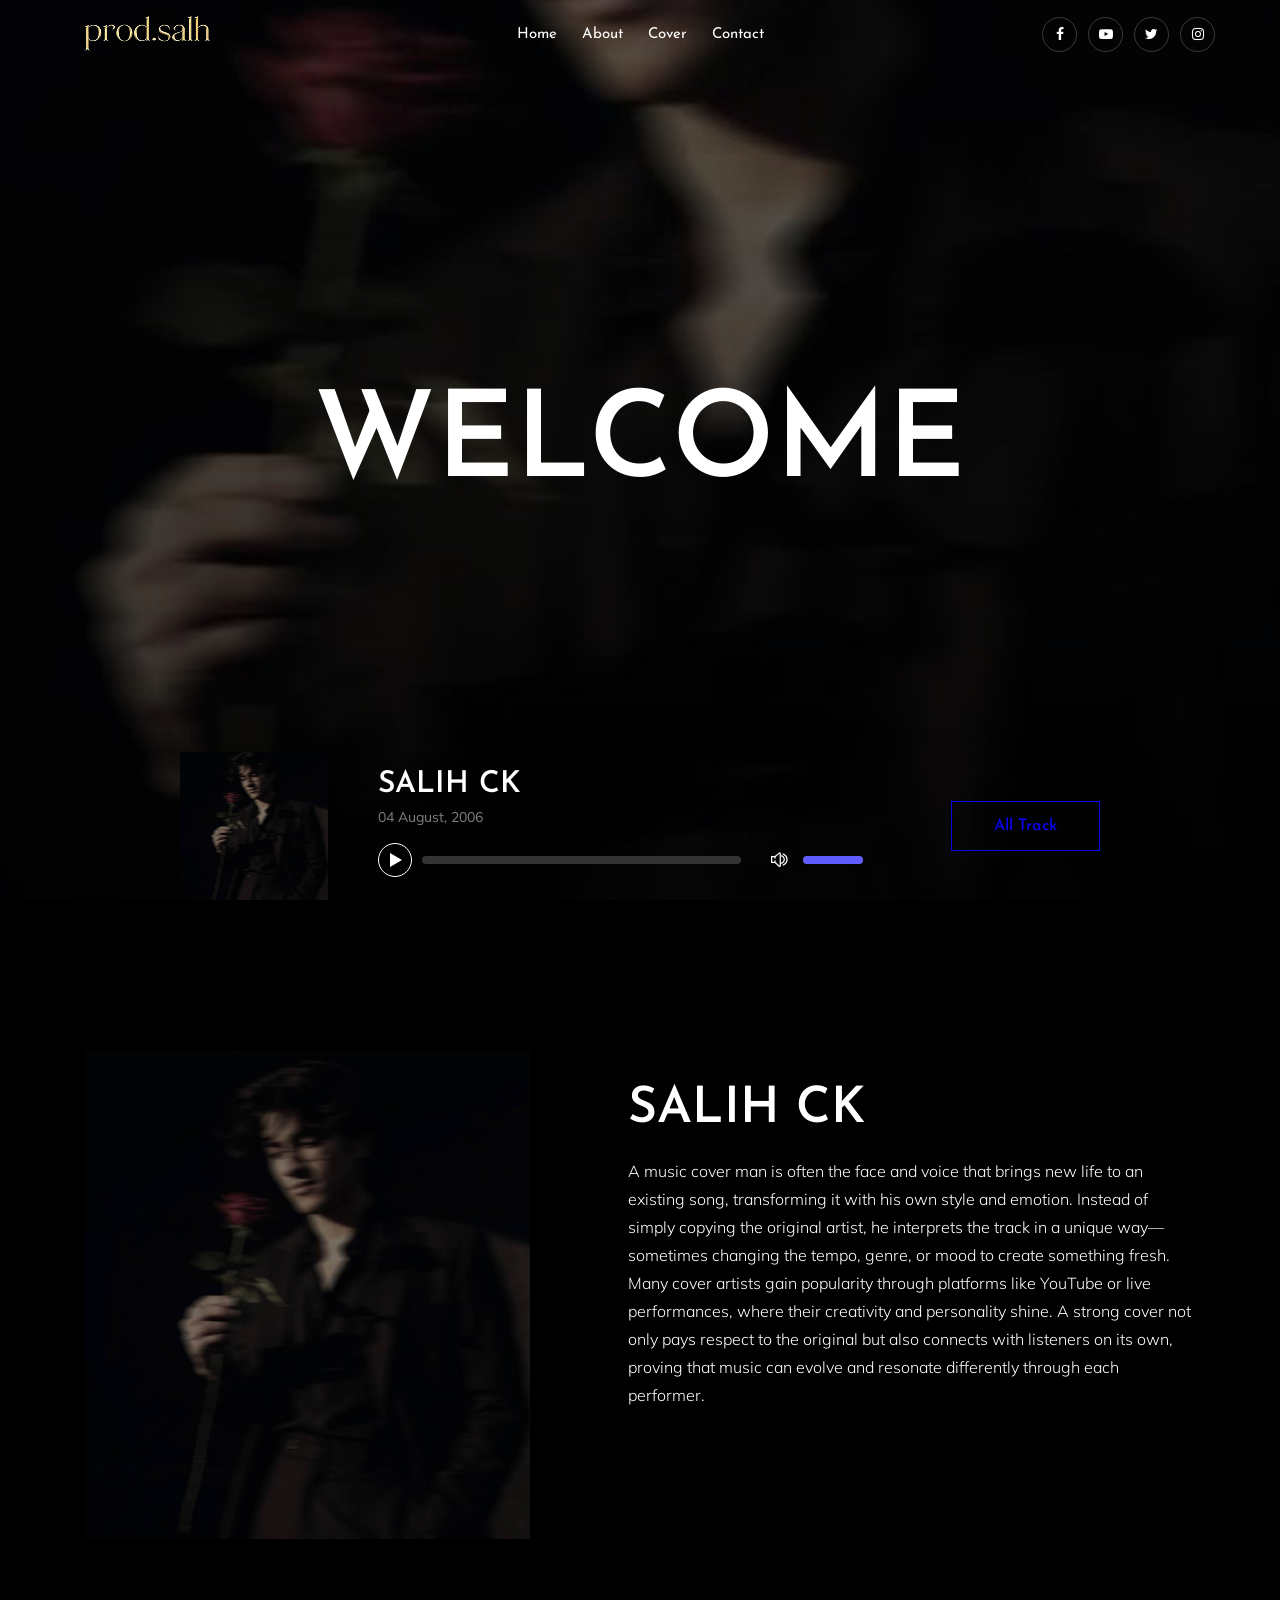
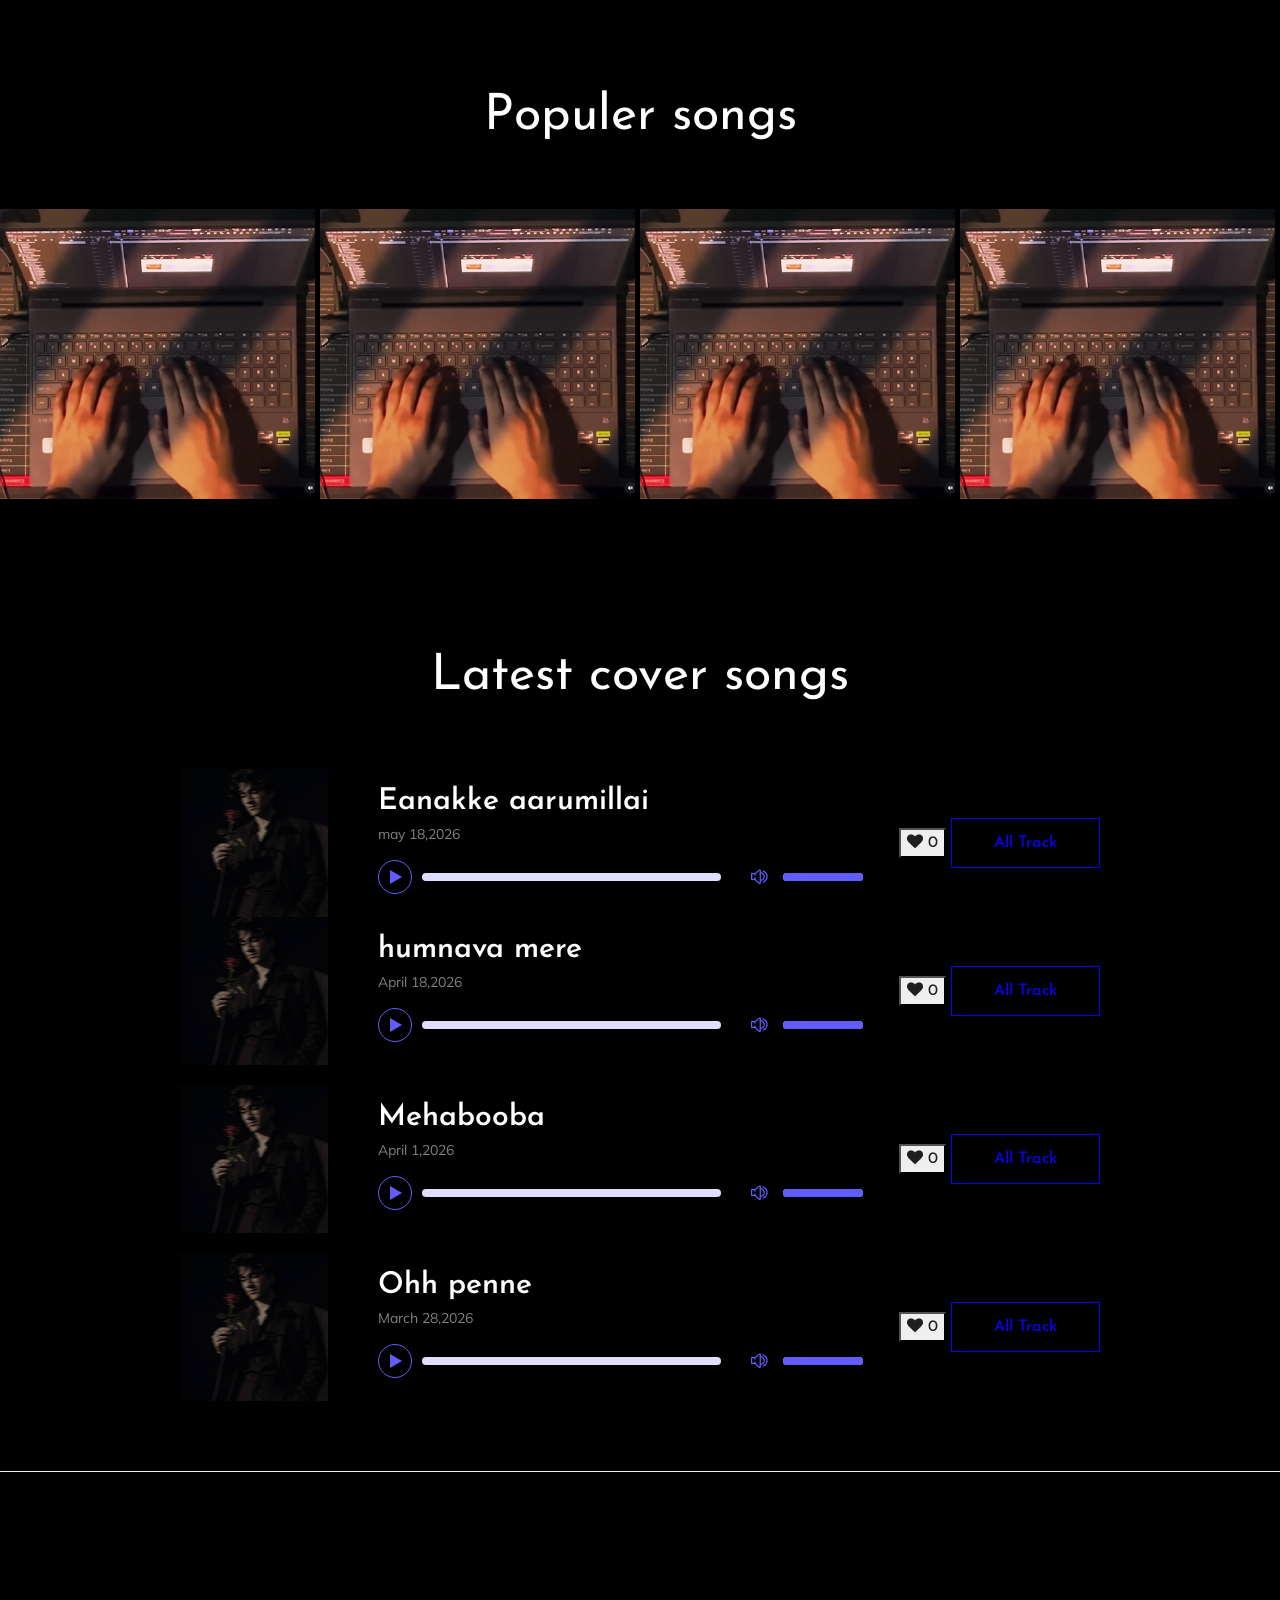
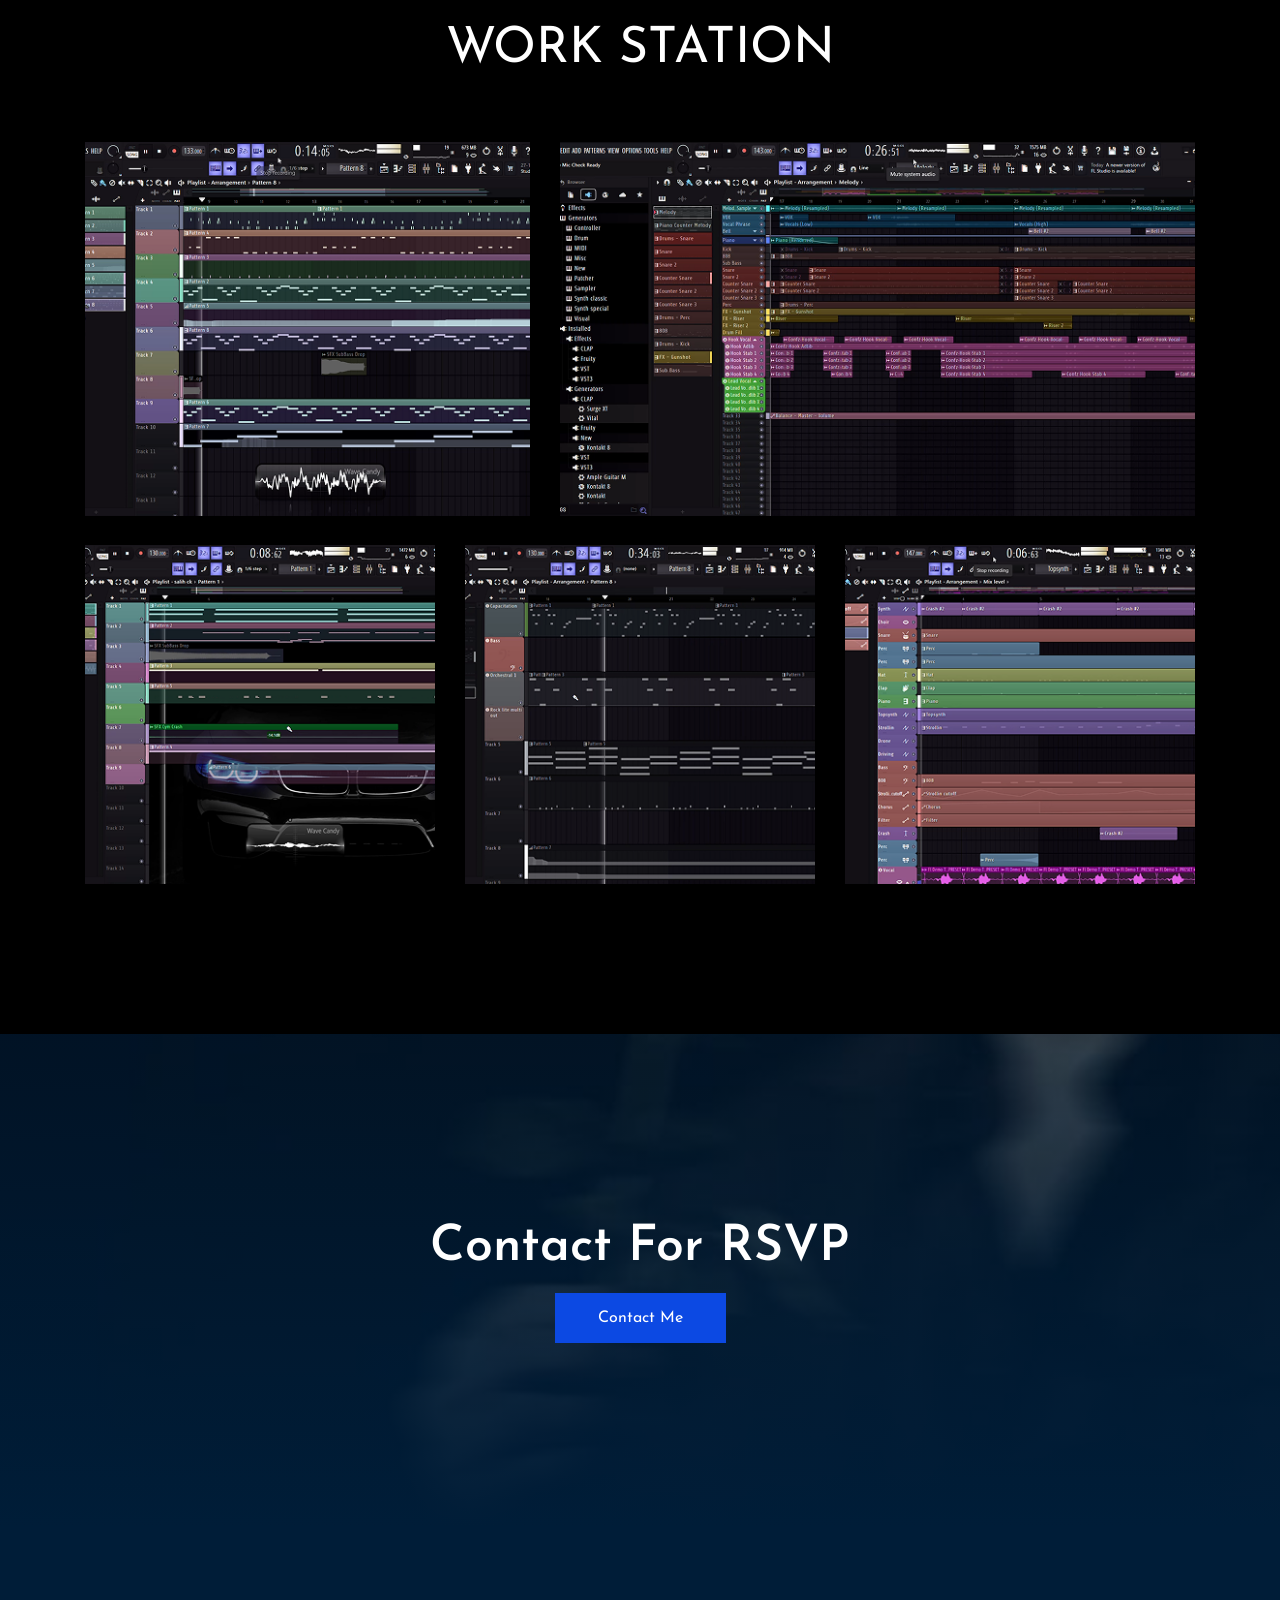
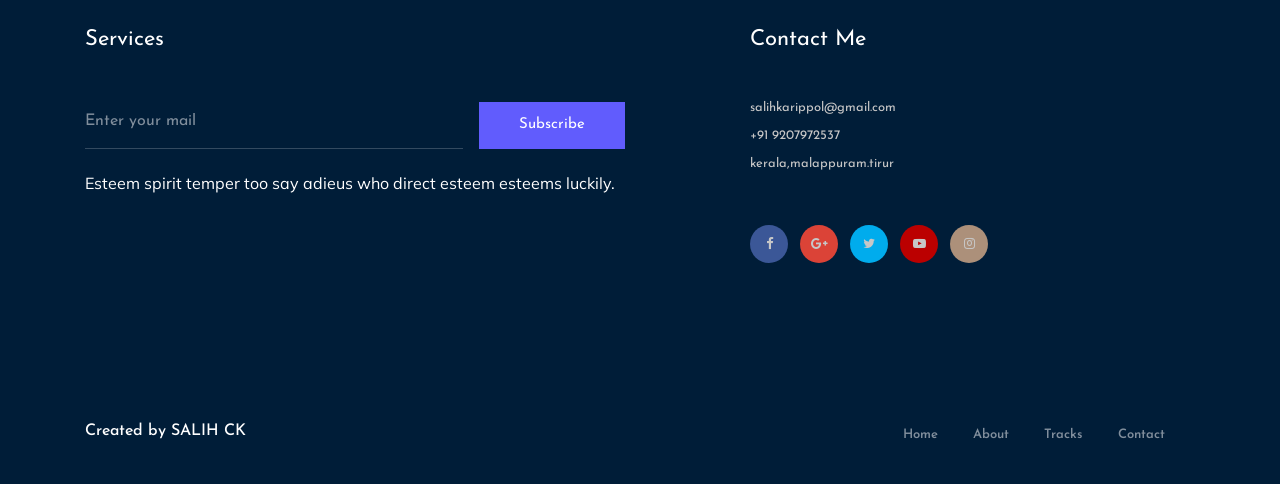
==== commit c84e6b95: "second commit" ====
--- a/index.html
+++ b/index.html
@@ -262,6 +262,32 @@
             <div class="row align-items-center justify-content-center mb-20">
                 <div class="col-xl-10">
                     <div class="row align-items-center">
+                         <div class="col-xl-9 col-md-9">
+                                    <div class="music_field">
+                                            <div class="thumb">
+                                                    <img src="img/music_man/ck track.png" alt="">
+                                                </div>
+                                                <div class="audio_name">
+                                                    <div class="name">
+                                                        <h4>Eanakke aarumillai</h4>
+                                                        <p>may 18,2026</p>
+                                                    </div>
+                                                        <audio preload="auto" controls>
+                                                                <source src="./songs/eanakke aarumillai.mp3">
+                                                            </audio>
+                                                </div>
+                                    </div>
+                                </div>
+                                <div class="col-xl-3 col-md-3">
+                                    <div class="music_btn like-area">
+                                            <button class="like-btn" data-song="humnava-mere" onclick="toggleLike(this)">
+                                                <i class="fa fa-heart"></i>
+                                                <span class="like-count">0</span>
+                                            </button>
+                                            <a href="track.html" class="boxed-btn">All track</a>
+                                    </div>
+                                </div>
+                        
                                 <div class="col-xl-9 col-md-9">
                                     <div class="music_field">
                                             <div class="thumb">
@@ -279,7 +305,11 @@
                                     </div>
                                 </div>
                                 <div class="col-xl-3 col-md-3">
-                                    <div class="music_btn">
+                                    <div class="music_btn like-area">
+                                            <button class="like-btn" data-song="humnava-mere" onclick="toggleLike(this)">
+                                                <i class="fa fa-heart"></i>
+                                                <span class="like-count">0</span>
+                                            </button>
                                             <a href="track.html" class="boxed-btn">All track</a>
                                     </div>
                                 </div>
@@ -307,7 +337,11 @@
                                     </div>
                                 </div>
                                 <div class="col-xl-3 col-md-3">
-                                    <div class="music_btn">
+                                    <div class="music_btn like-area">
+                                            <button class="like-btn" data-song="mehabooba" onclick="toggleLike(this)">
+                                                <i class="fa fa-heart"></i>
+                                                <span class="like-count">0</span>
+                                            </button>
                                             <a href="track.html" class="boxed-btn">All track</a>
                                     </div>
                                 </div>
@@ -335,7 +369,11 @@
                                     </div>
                                 </div>
                                 <div class="col-xl-3 col-md-3">
-                                    <div class="music_btn">
+                                    <div class="music_btn like-area">
+                                            <button class="like-btn" data-song="oh-penne" onclick="toggleLike(this)">
+                                                <i class="fa fa-heart"></i>
+                                                <span class="like-count">0</span>
+                                            </button>
                                             <a href="track.html" class="boxed-btn">All track</a>
                                     </div>
                                 </div>
@@ -570,12 +608,43 @@
     <script src="js/main.js"></script>
     
 		<script>
-                $(function() {
-                    $('audio').audioPlayer({
-
-                    });
+            $(function() {
+                $('audio').audioPlayer({
+
                 });
-            </script>
+            });
+
+            // --- Like Button Logic ---
+            function toggleLike(btn) {
+                const song = btn.getAttribute('data-song');
+                const countEl = btn.querySelector('.like-count');
+                let liked = localStorage.getItem('liked_' + song) === 'true';
+                let count = parseInt(localStorage.getItem('count_' + song) || '0');
+
+                if (liked) {
+                    liked = false;
+                    count = Math.max(0, count - 1);
+                    btn.classList.remove('liked');
+                } else {
+                    liked = true;
+                    count++;
+                    btn.classList.add('liked');
+                }
+
+                localStorage.setItem('liked_' + song, liked);
+                localStorage.setItem('count_' + song, count);
+                countEl.textContent = count;
+            }
+
+            // Restore like states on page load
+            document.querySelectorAll('.like-btn').forEach(function(btn) {
+                const song = btn.getAttribute('data-song');
+                const liked = localStorage.getItem('liked_' + song) === 'true';
+                const count = parseInt(localStorage.getItem('count_' + song) || '0');
+                btn.querySelector('.like-count').textContent = count;
+                if (liked) btn.classList.add('liked');
+            });
+        </script>
 </body>
 
 </html>
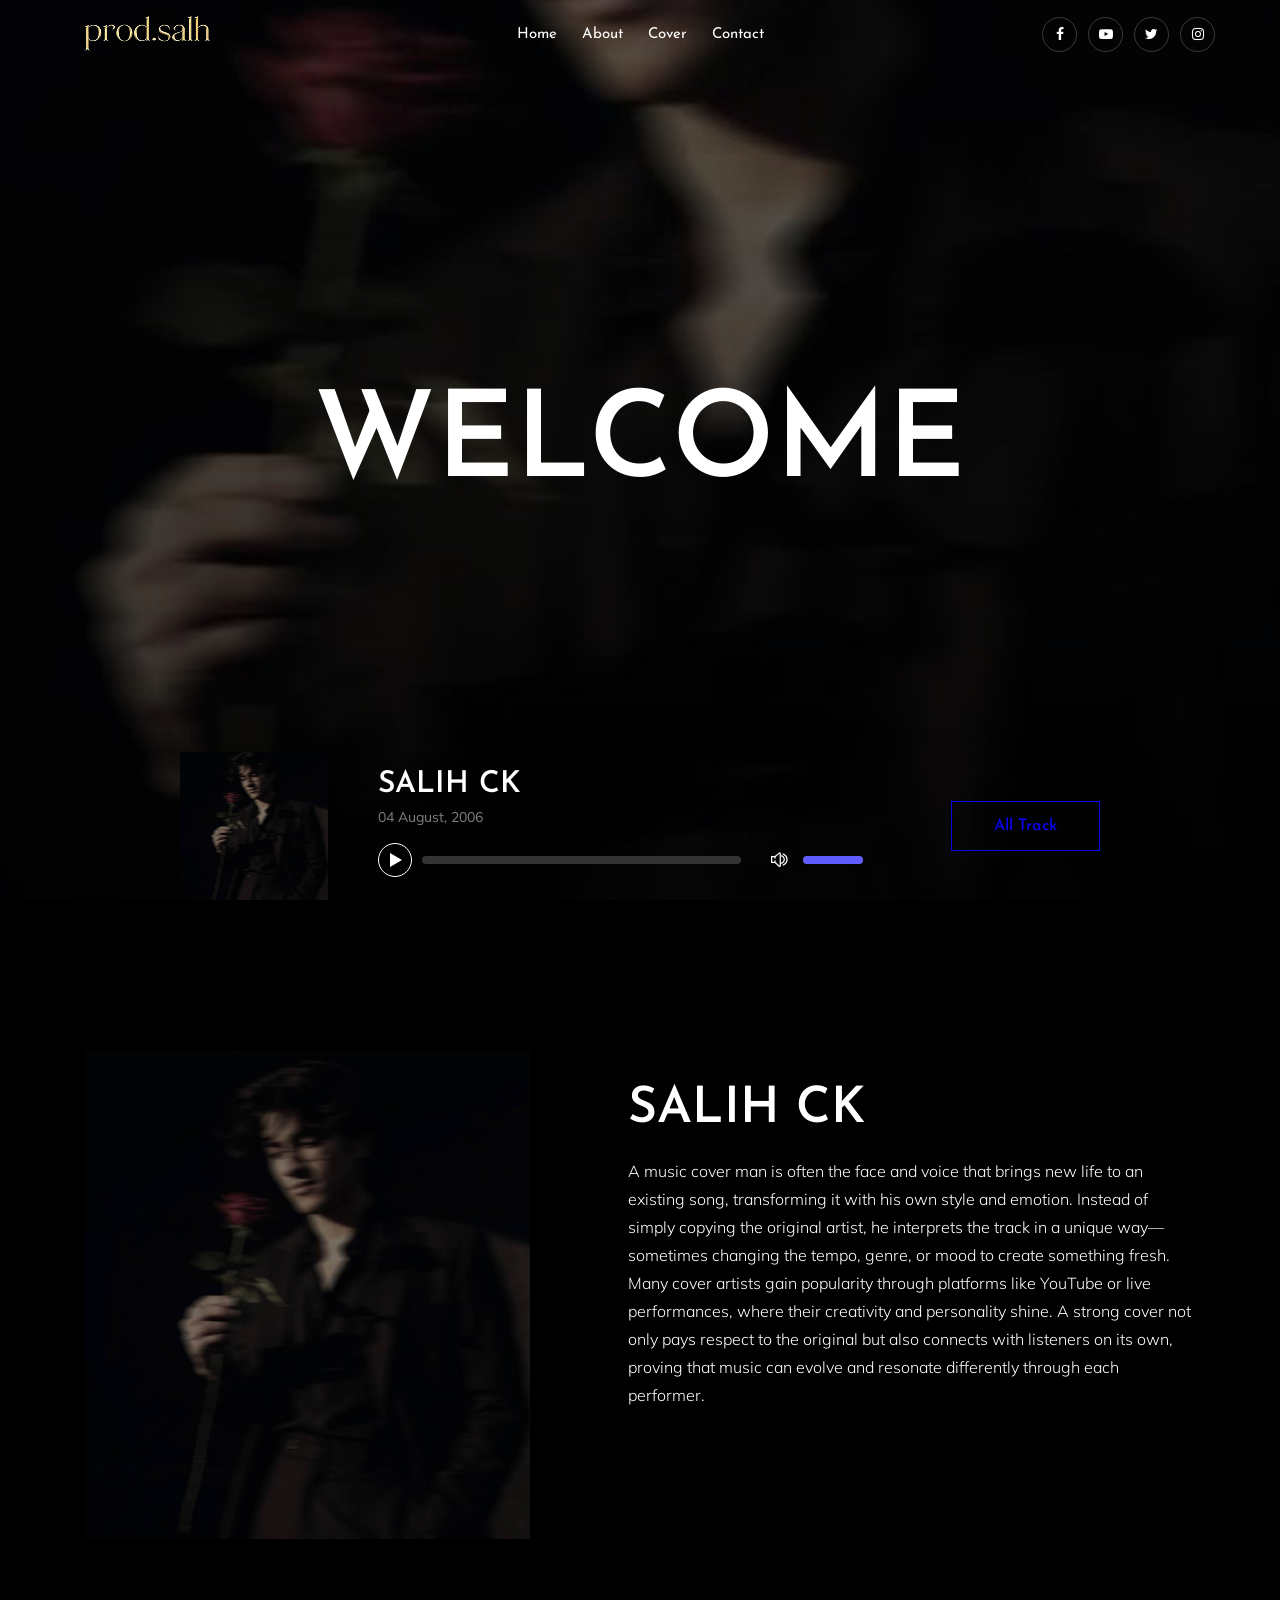
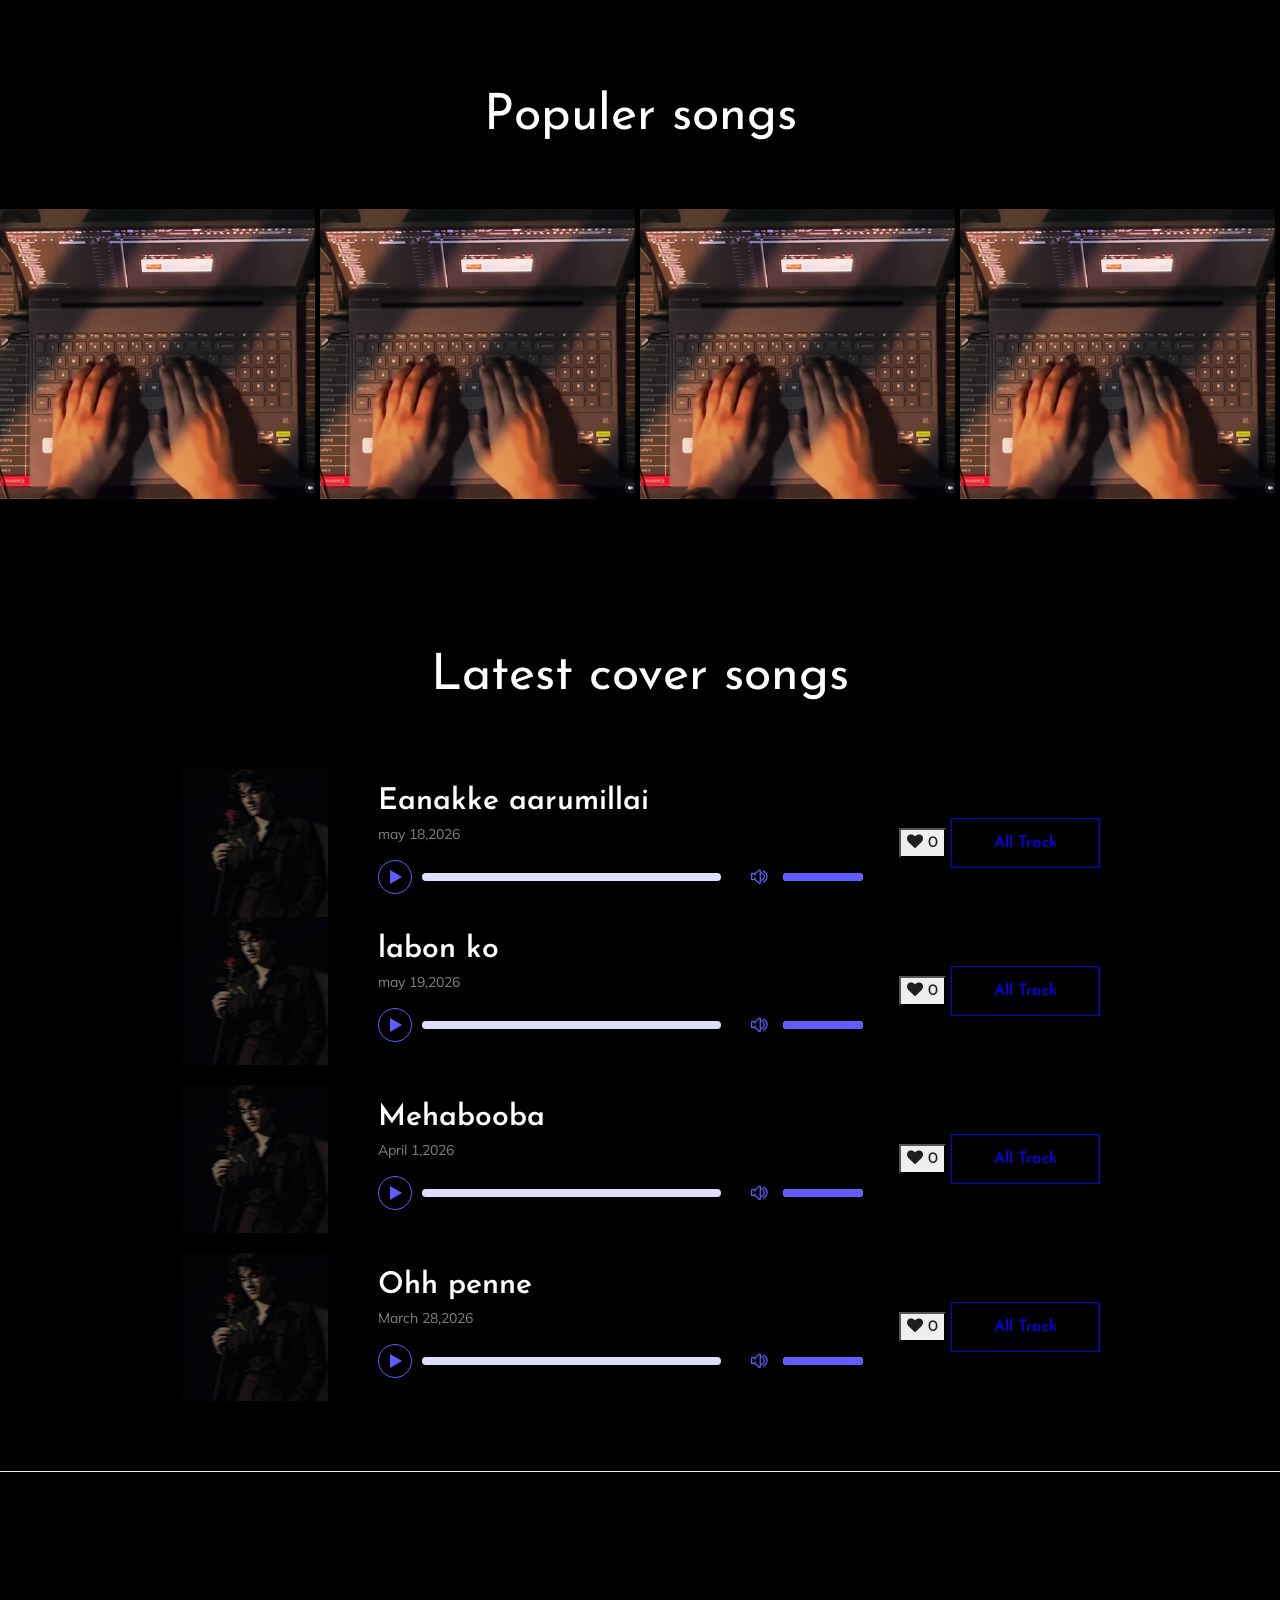
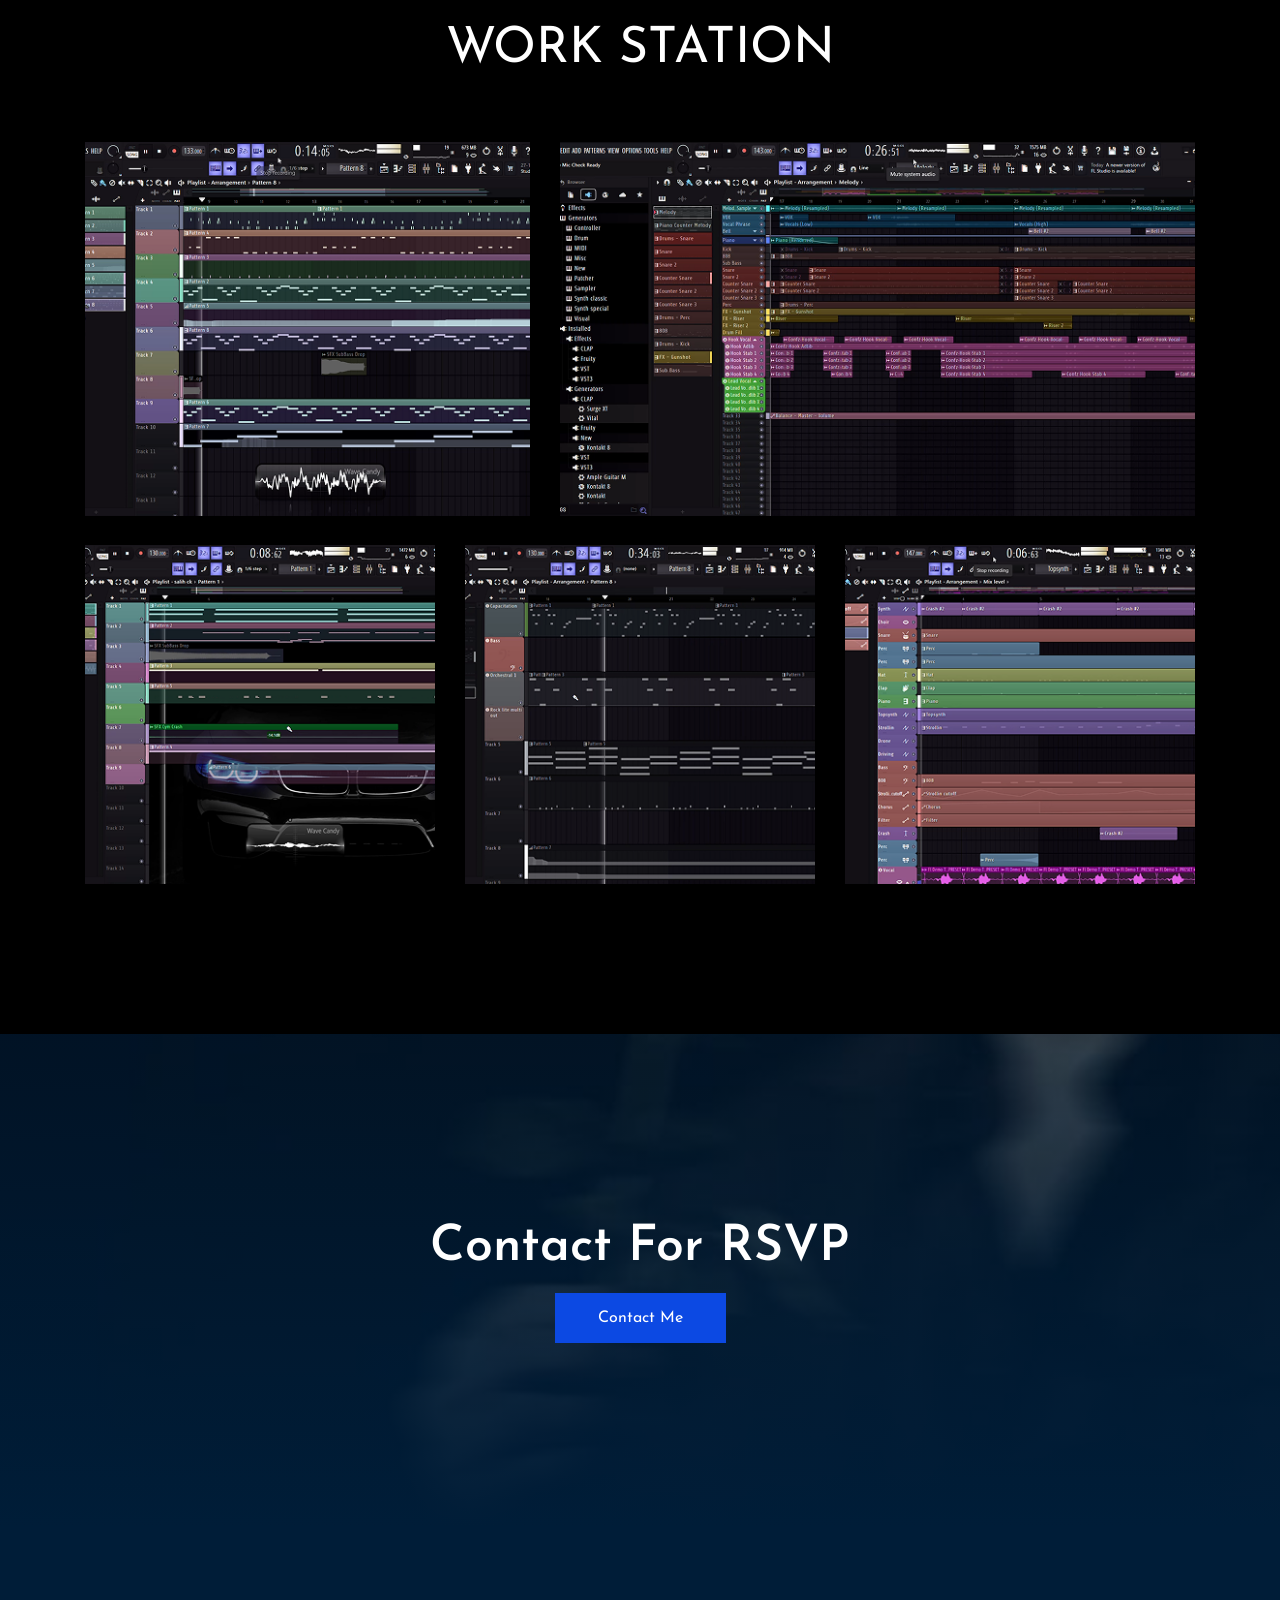
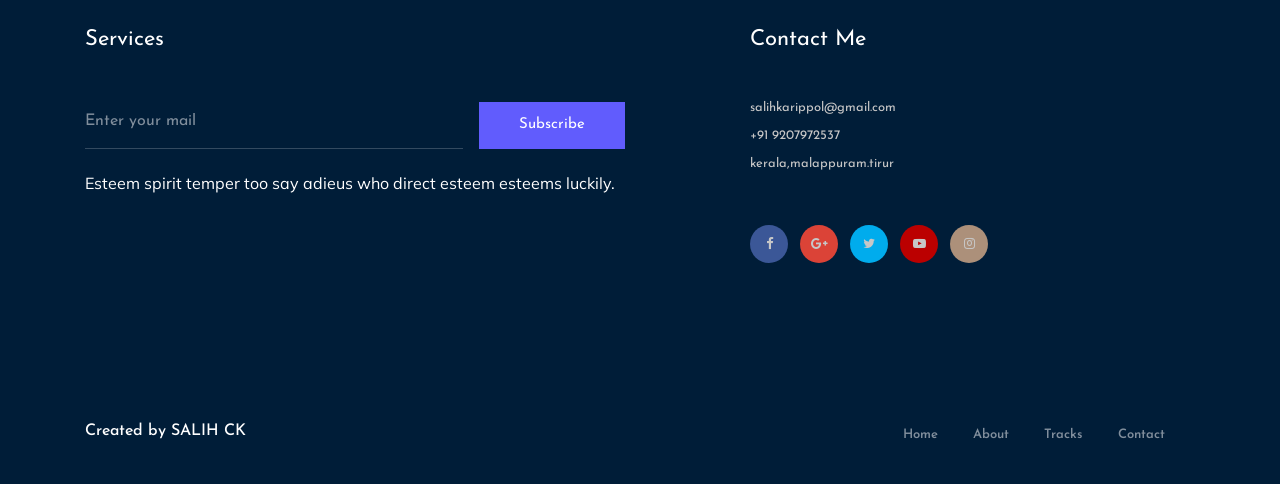
==== commit db3c1e75: "therd commit" ====
--- a/index.html
+++ b/index.html
@@ -295,11 +295,11 @@
                                                 </div>
                                                 <div class="audio_name">
                                                     <div class="name">
-                                                        <h4>humnava mere</h4>
-                                                        <p>April 18,2026</p>
+                                                        <h4>labon ko </h4>
+                                                        <p>may 19,2026</p>
                                                     </div>
                                                         <audio preload="auto" controls>
-                                                                <source src="./songs/humnava mere.mp3">
+                                                                <source src="./songs/labon ko.mp3">
                                                             </audio>
                                                 </div>
                                     </div>
